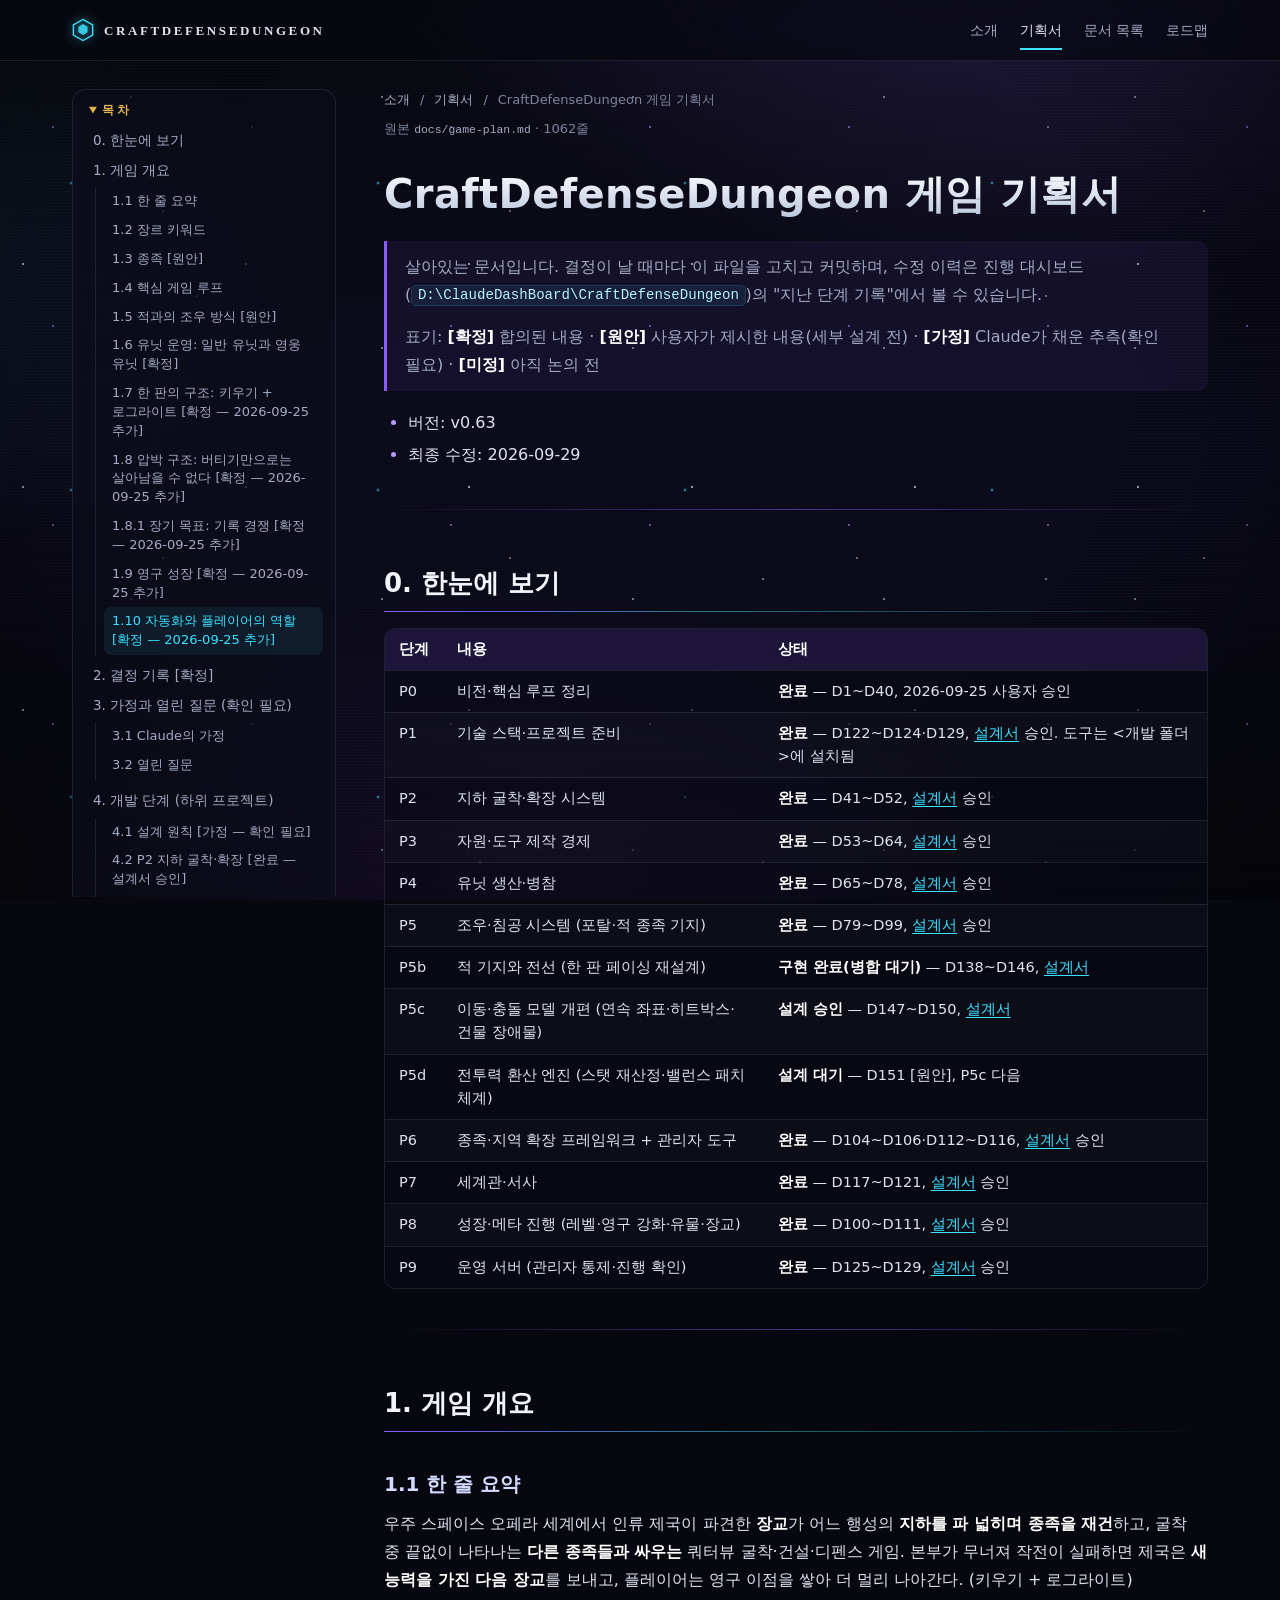
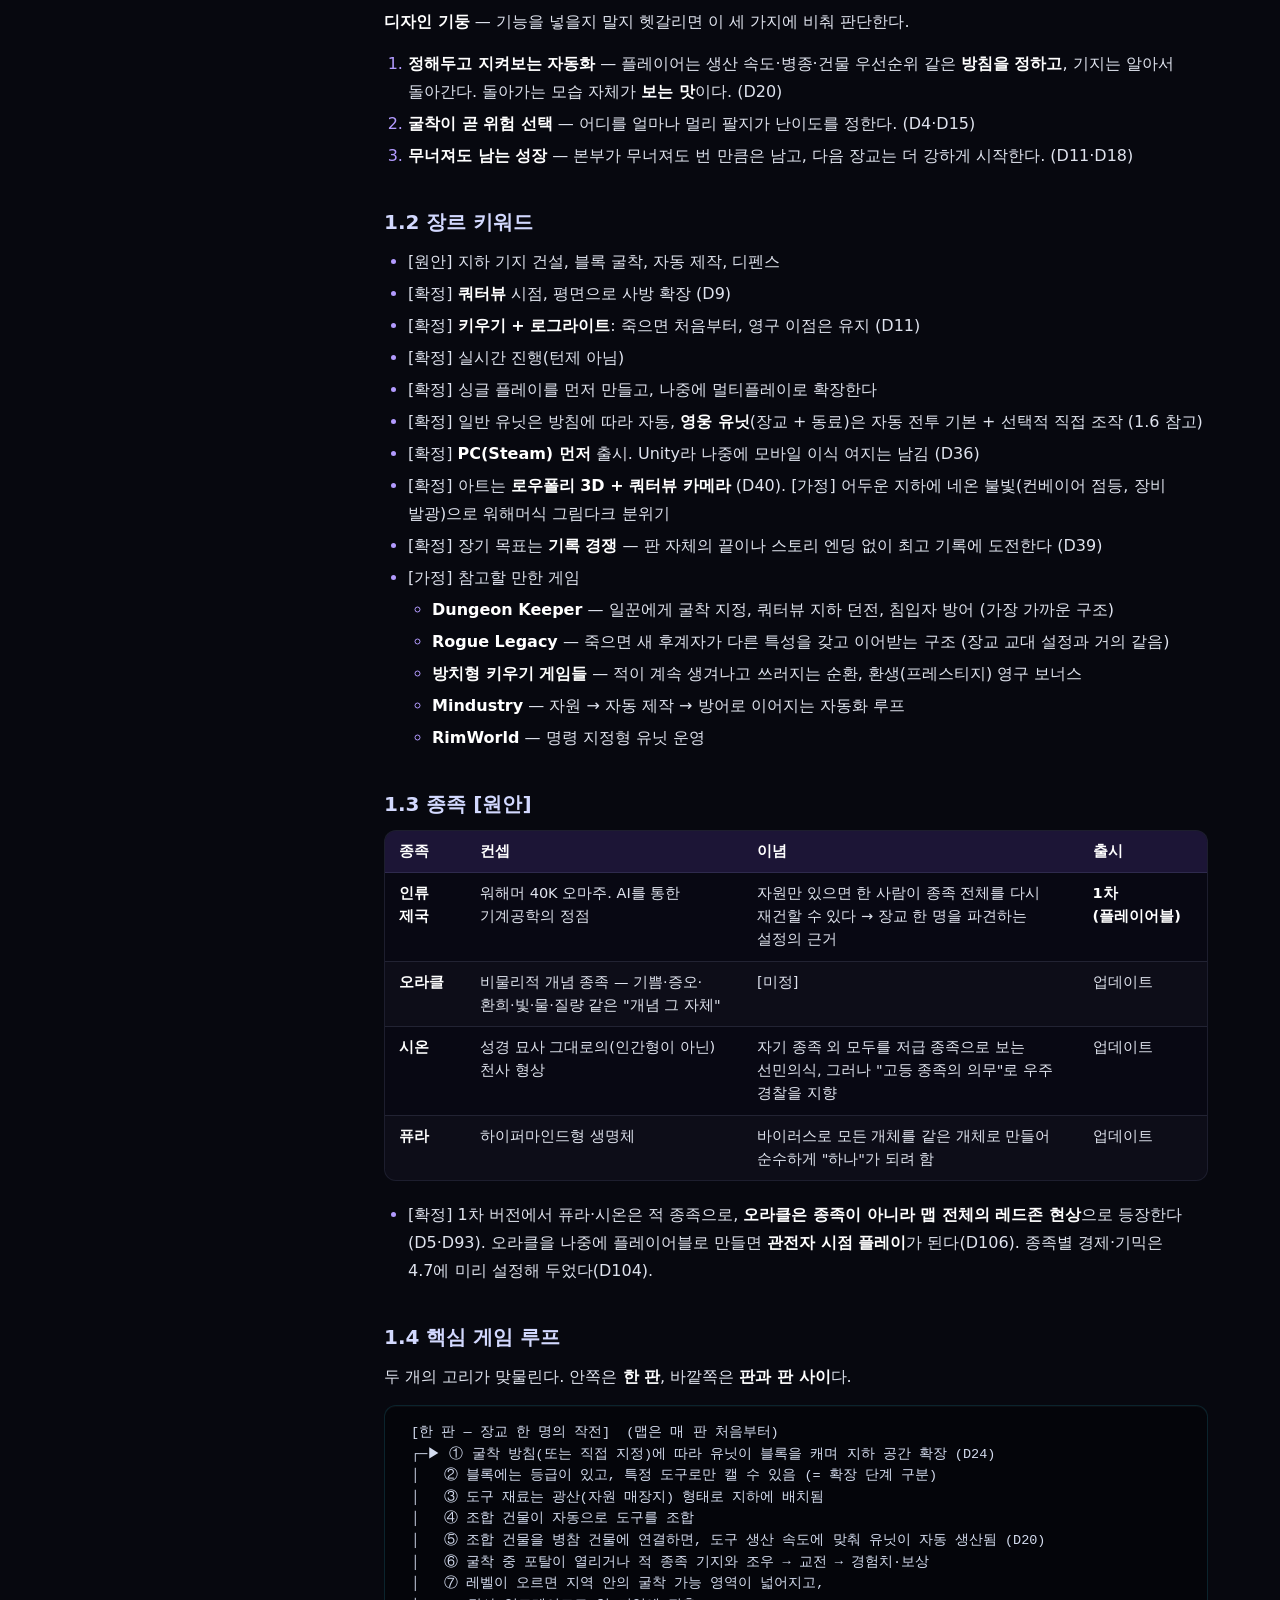
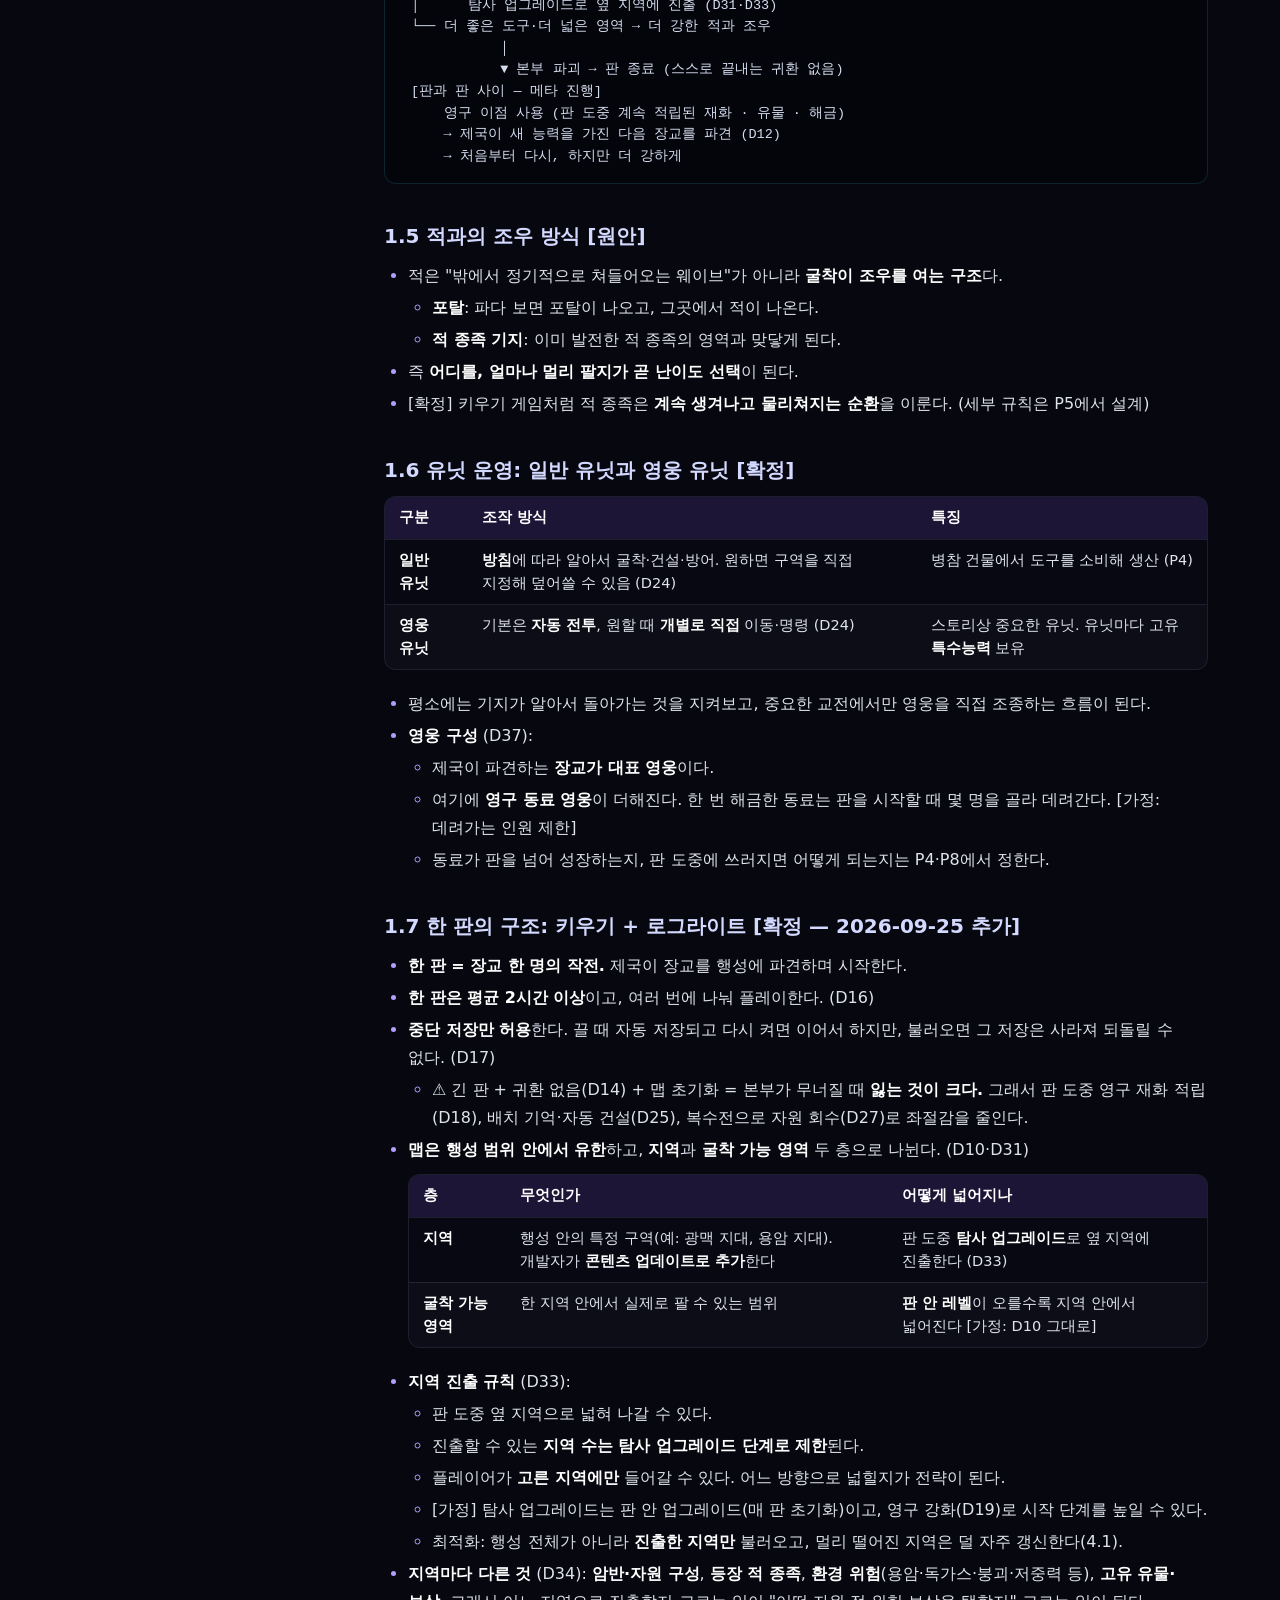
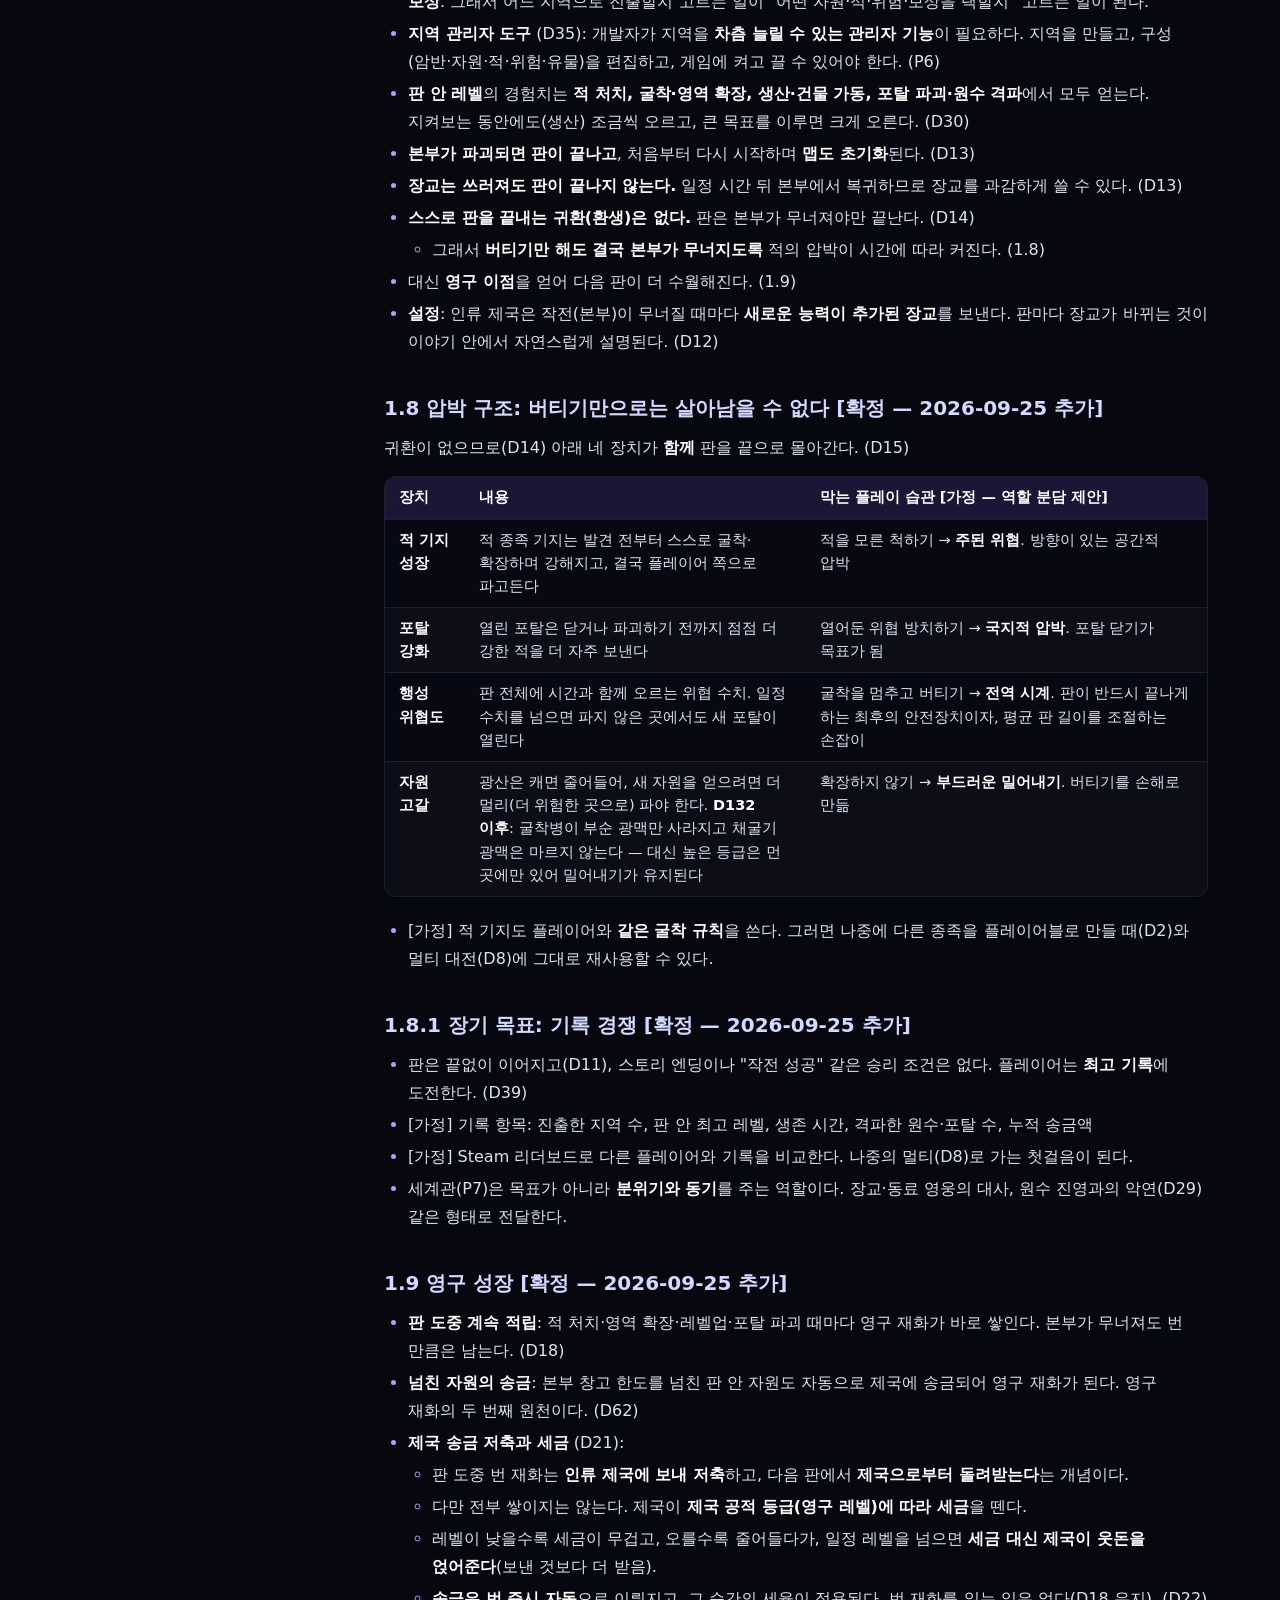
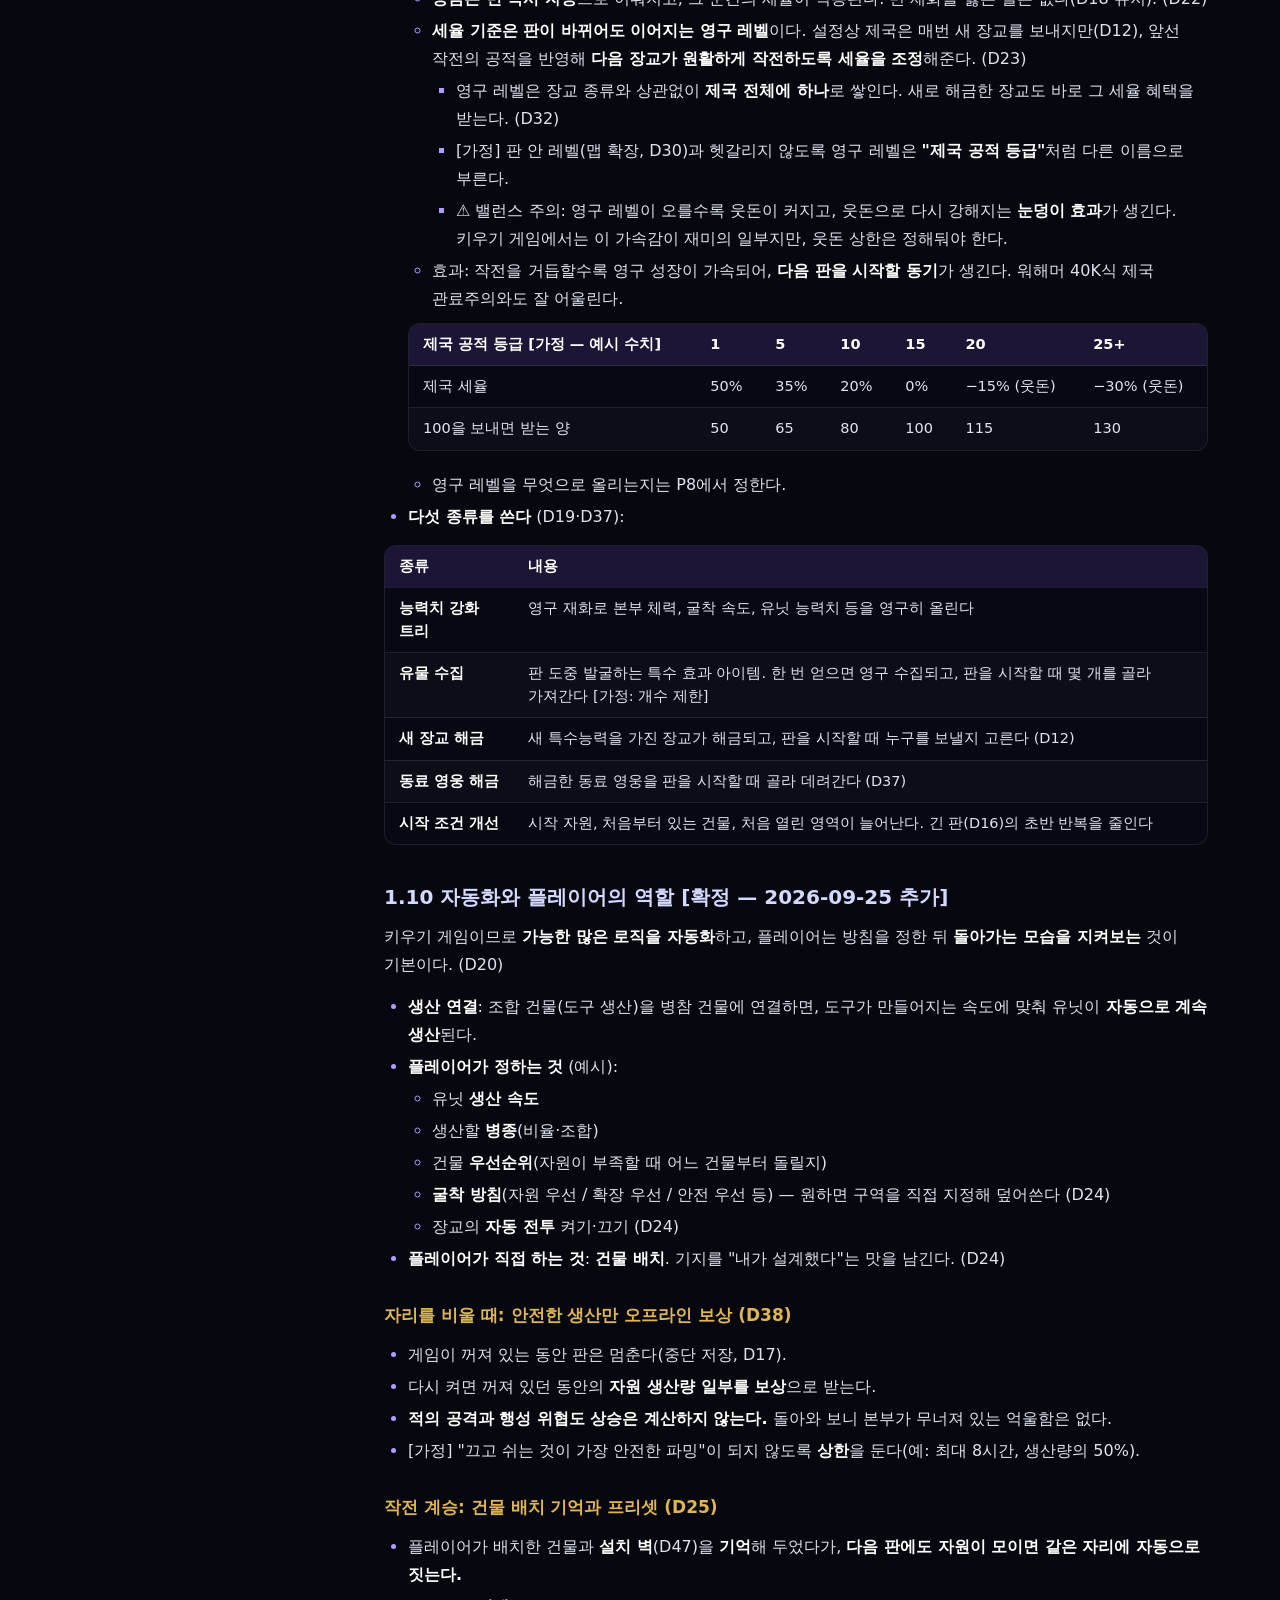
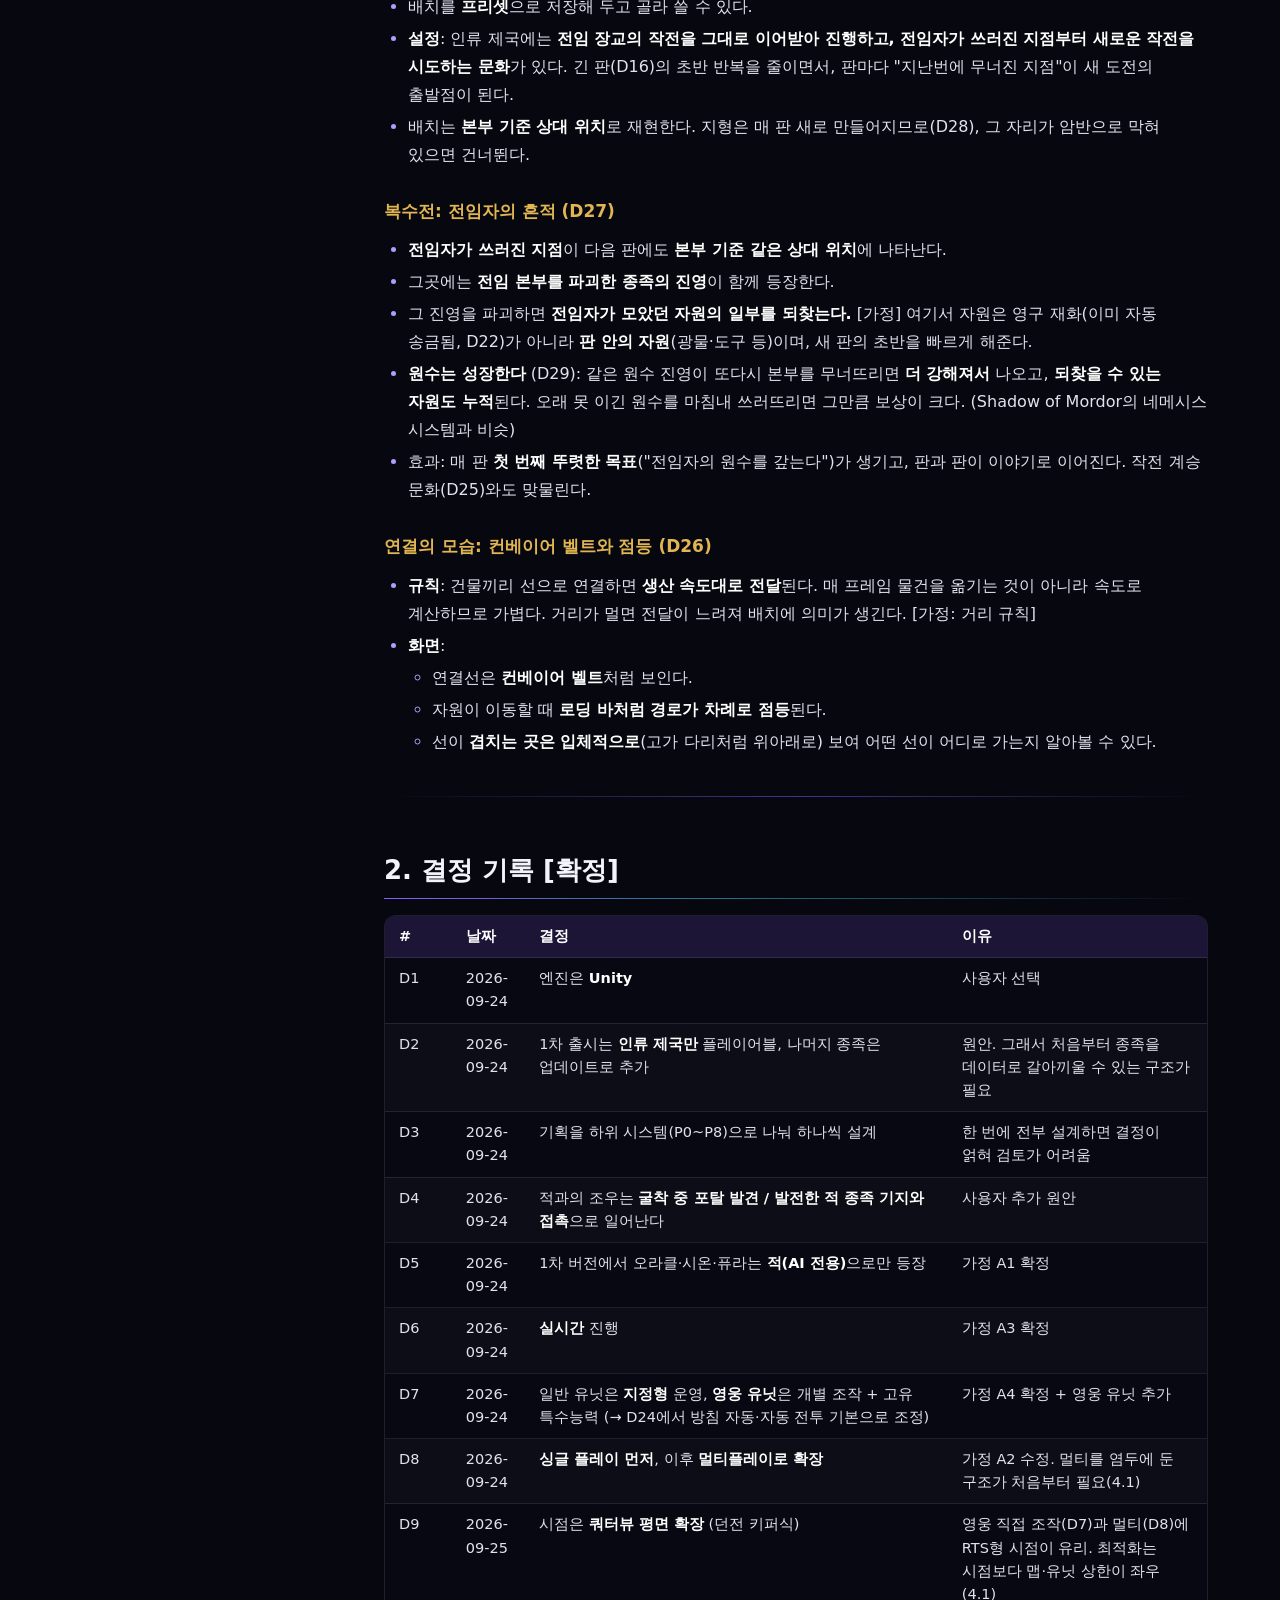
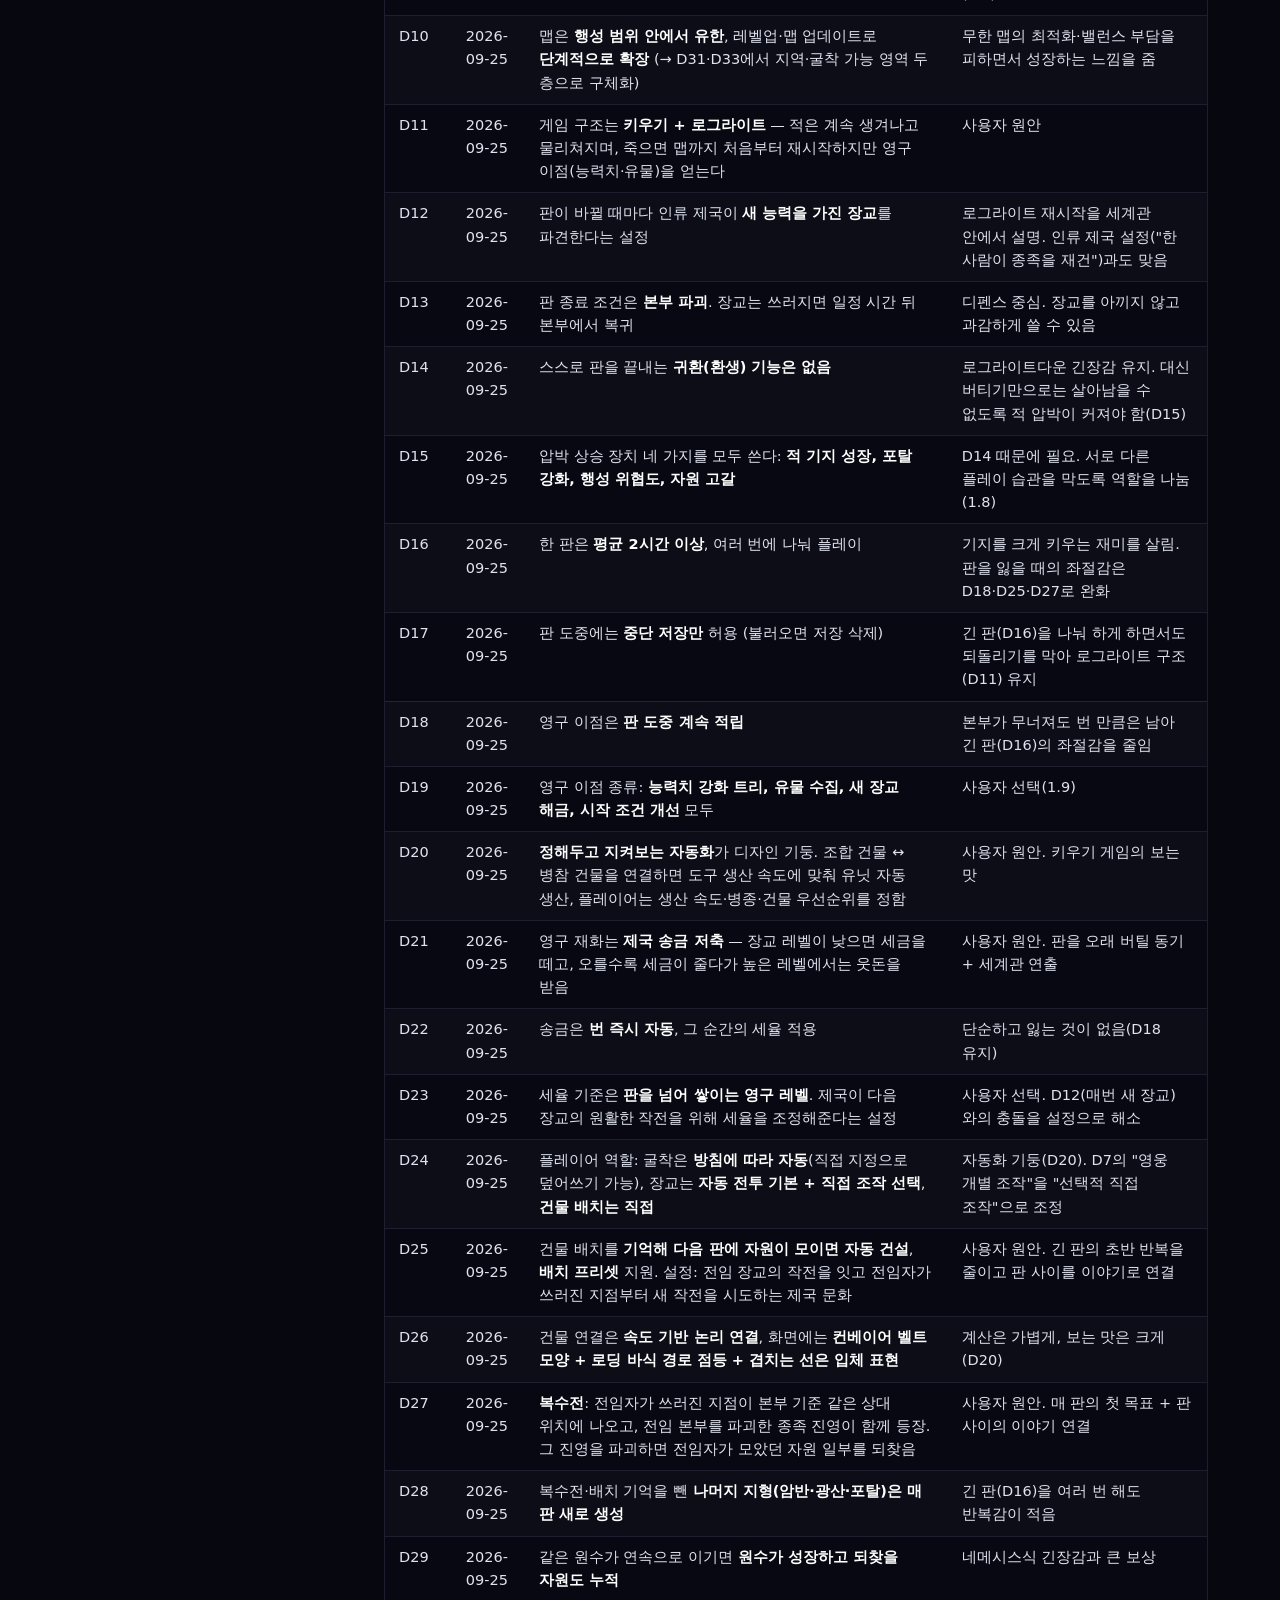
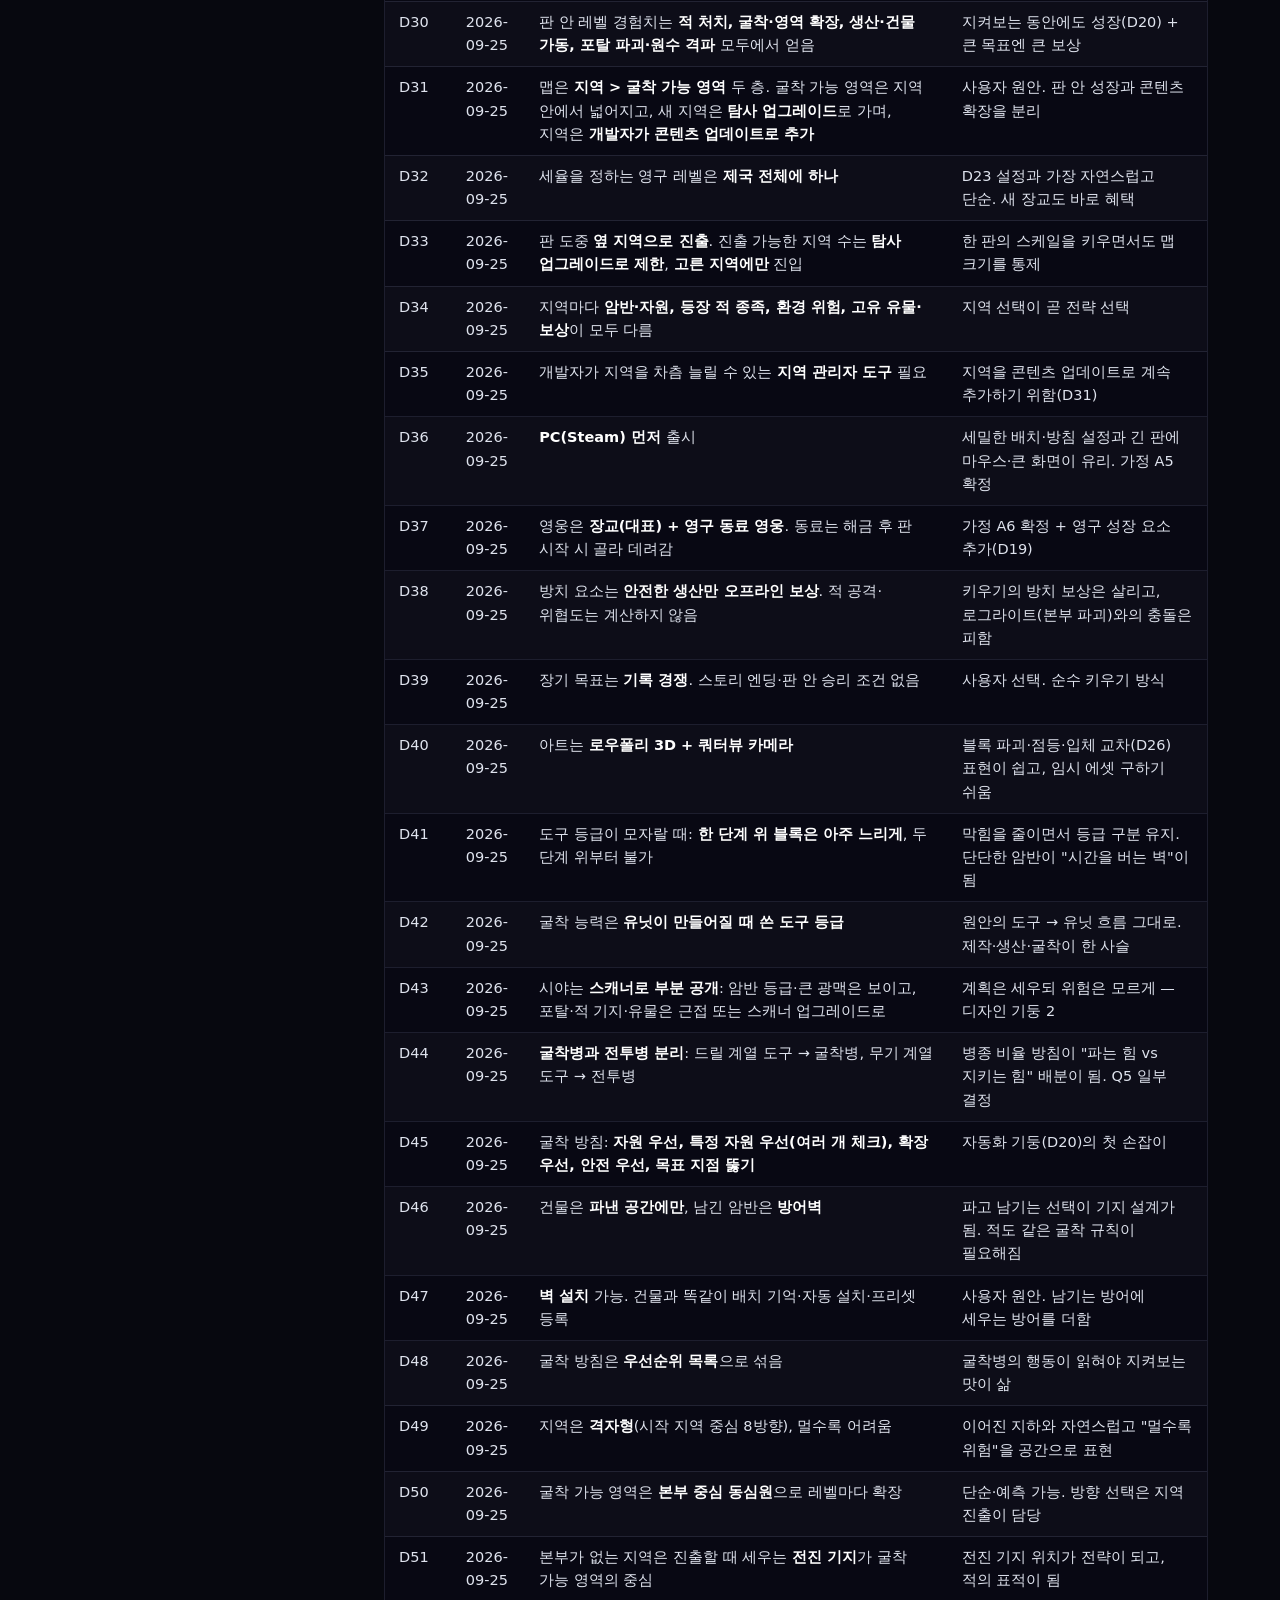
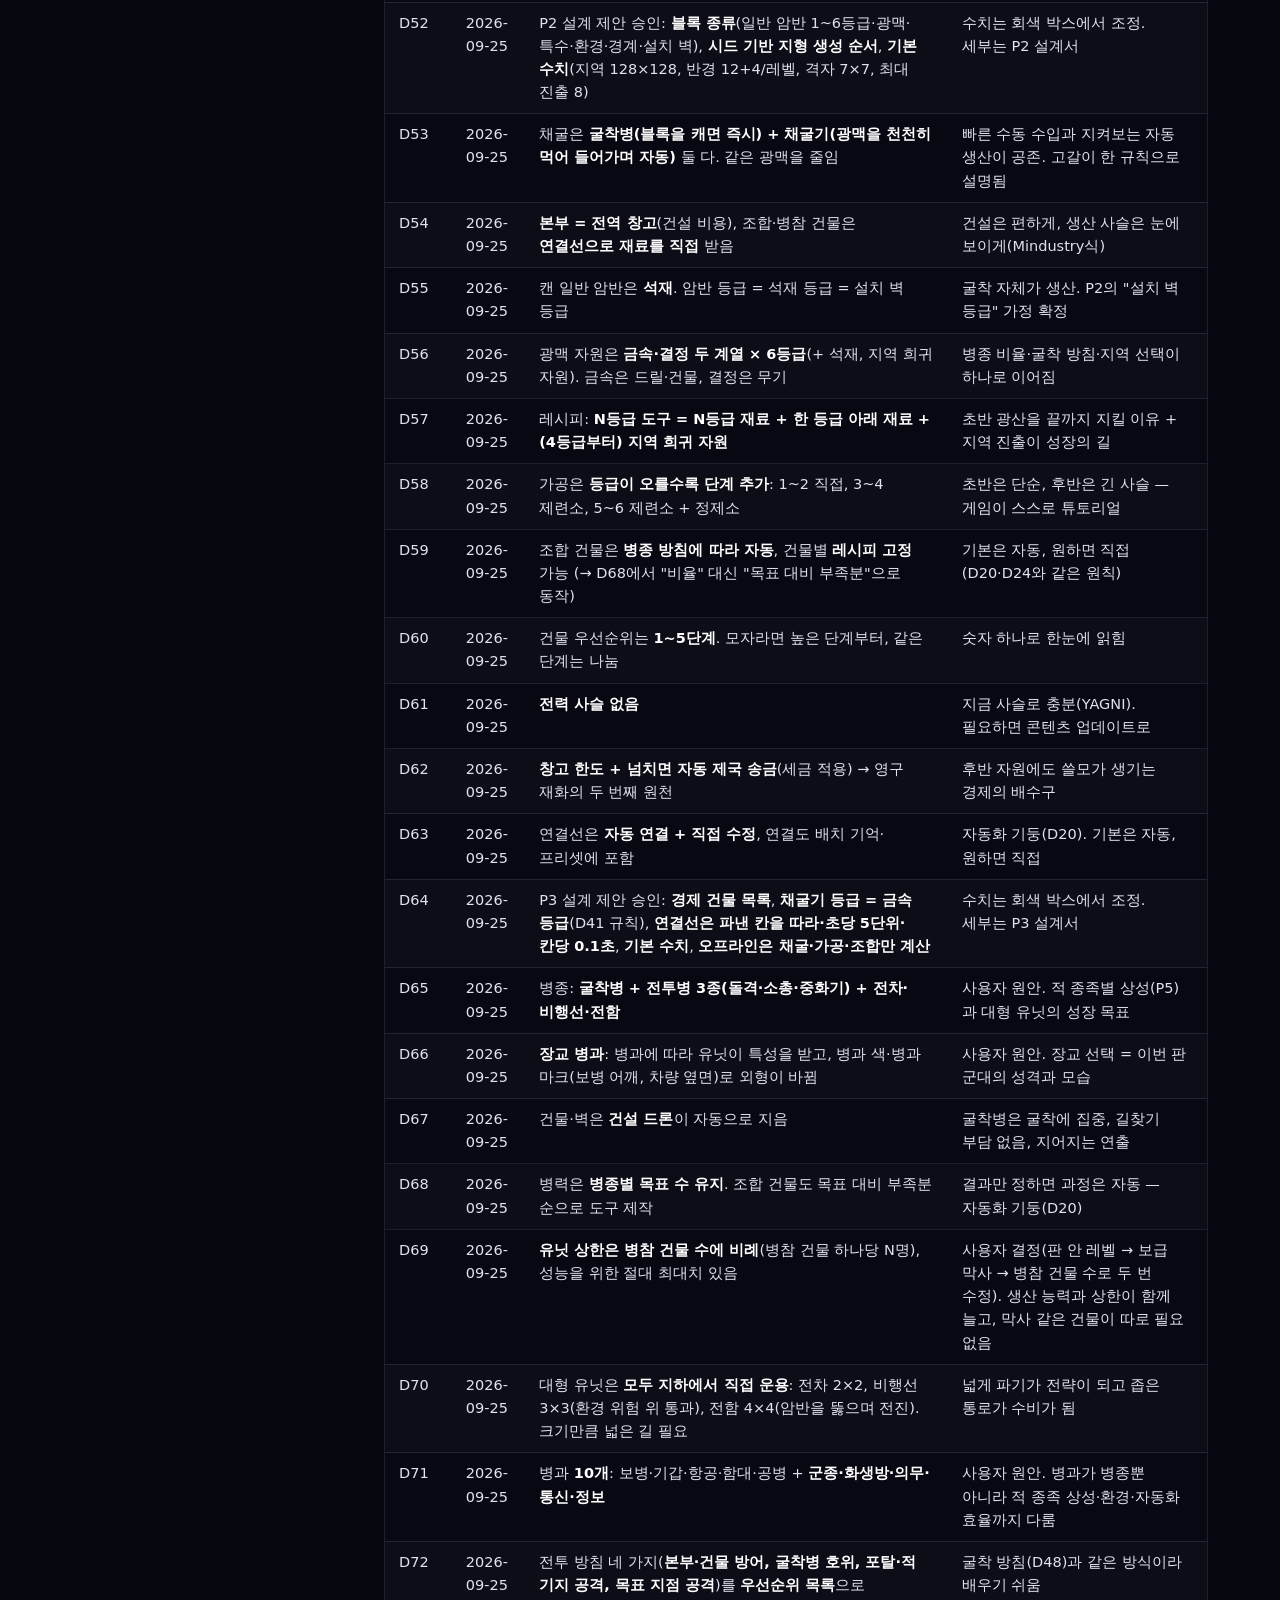
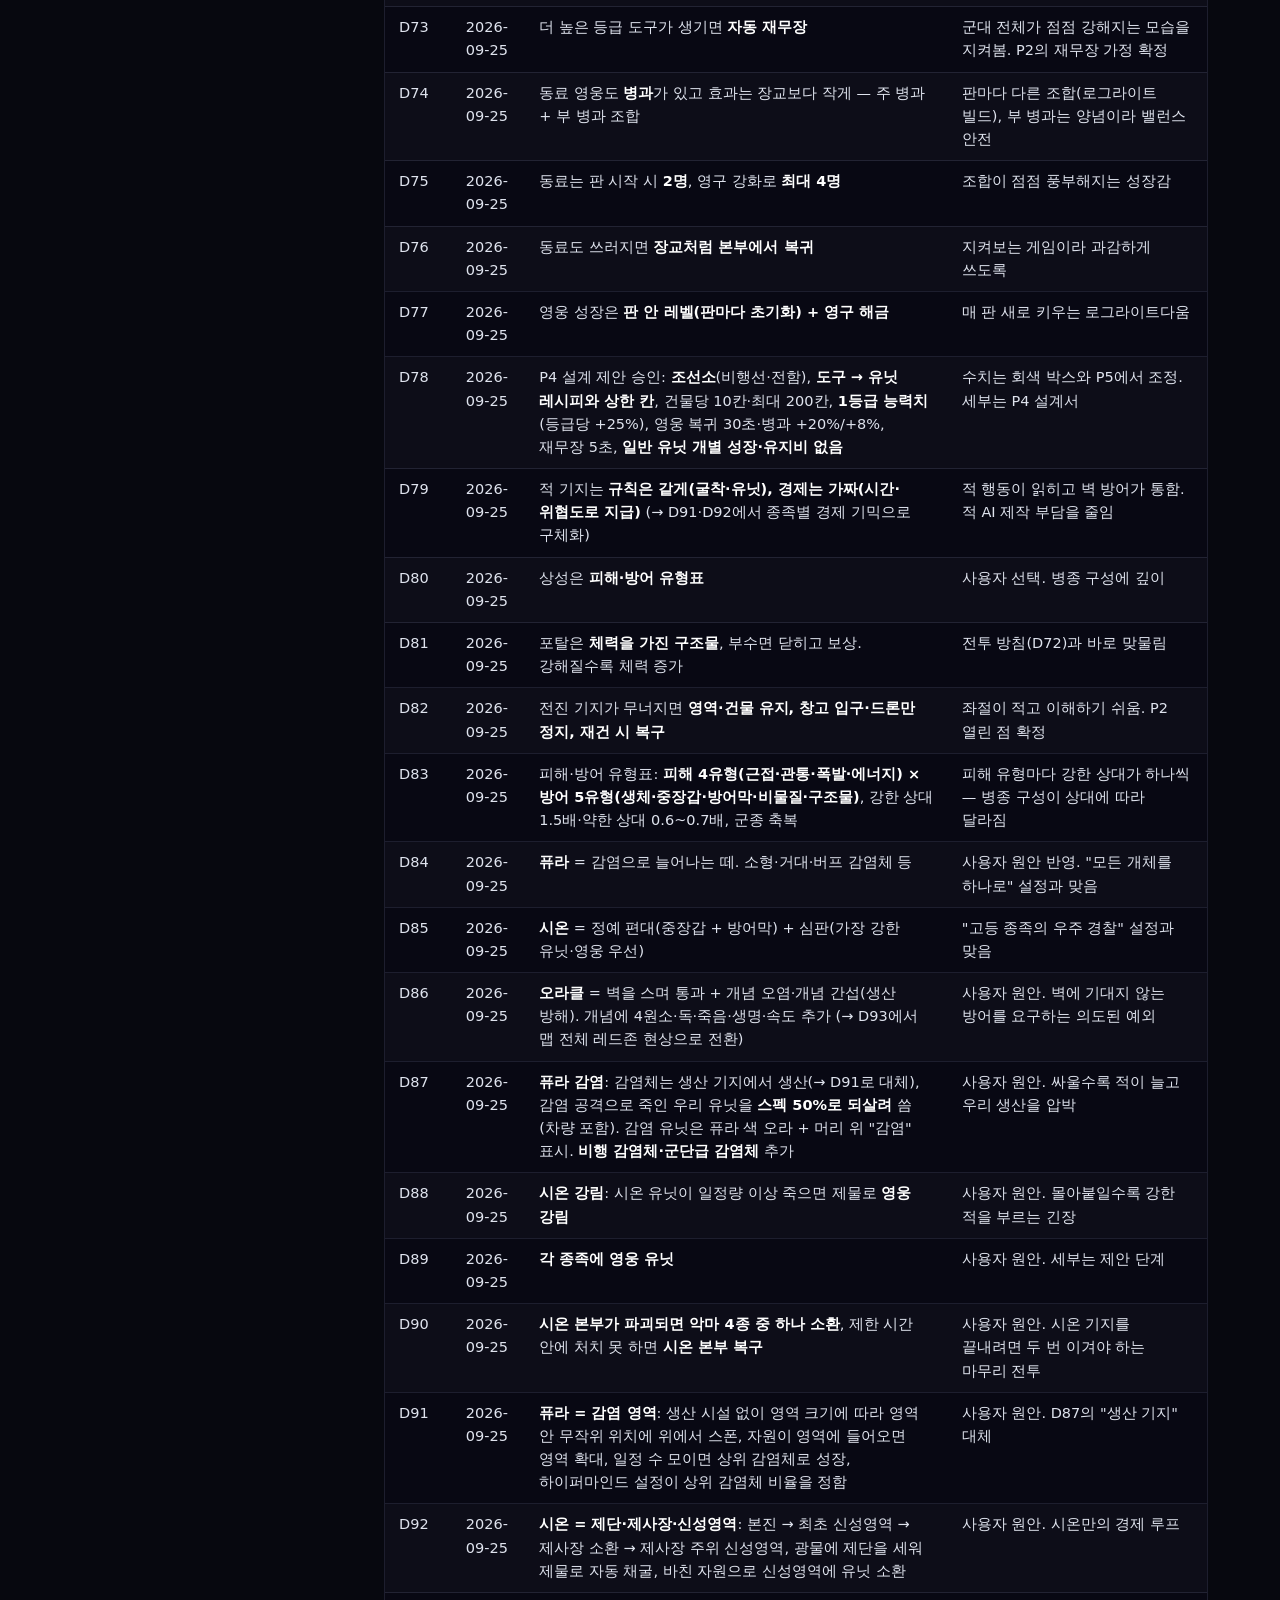
==== docs/game-plan.html @ cf30ff54 "소개 페이지·기획서·설계서 공개용 저장소 첫 커밋 — 유저용 README 게임 소스 코드와 구현 계획서(코드 전문)는 비공개 개발 저장소에서 관리하고, 이 저장소에는 소개 페이지(" ====
<!doctype html>
<html lang="ko">
<head>
<meta charset="utf-8">
<meta name="viewport" content="width=device-width, initial-scale=1">
<meta name="color-scheme" content="dark">
<title>CraftDefenseDungeon 게임 기획서 · CraftDefenseDungeon</title>
<meta name="description" content="기획서 — CraftDefenseDungeon 게임 기획서">
<link rel="stylesheet" href="assets/site.css">
<script src="assets/site.js" defer></script>
</head>
<body>
<a class="skip-link" href="#main">본문으로 건너뛰기</a>
<header class="topbar">
  <div class="wrap">
    <a class="brand" href="index.html" aria-label="CraftDefenseDungeon 소개"><svg class="brand-mark" viewBox="0 0 24 26" width="22" height="24" aria-hidden="true"><path d="M12 1.5 22.5 7.5v11L12 24.5 1.5 18.5v-11z" fill="none" stroke="currentColor" stroke-width="1.5"/><path d="M12 6.5 17 9.5v6l-5 3-5-3v-6z" fill="currentColor" opacity=".85"/></svg><span>CraftDefenseDungeon</span></a>
    <nav class="site-nav" aria-label="사이트"><a href="index.html">소개</a><a href="game-plan.html" aria-current="page">기획서</a><a href="index.html#docs">문서 목록</a><a href="index.html#roadmap">로드맵</a></nav>
  </div>
</header>
<div class="wrap doc-layout">
<aside class="doc-aside"><details class="toc" open><summary>목차</summary><nav aria-label="목차"><ol><li><a href="#0-한눈에-보기">0. 한눈에 보기</a></li><li><a href="#1-게임-개요">1. 게임 개요</a><ol><li><a href="#11-한-줄-요약">1.1 한 줄 요약</a></li><li><a href="#12-장르-키워드">1.2 장르 키워드</a></li><li><a href="#13-종족-원안">1.3 종족 [원안]</a></li><li><a href="#14-핵심-게임-루프">1.4 핵심 게임 루프</a></li><li><a href="#15-적과의-조우-방식-원안">1.5 적과의 조우 방식 [원안]</a></li><li><a href="#16-유닛-운영-일반-유닛과-영웅-유닛-확정">1.6 유닛 운영: 일반 유닛과 영웅 유닛 [확정]</a></li><li><a href="#17-한-판의-구조-키우기--로그라이트-확정--2026-09-25-추가">1.7 한 판의 구조: 키우기 + 로그라이트 [확정 — 2026-09-25 추가]</a></li><li><a href="#18-압박-구조-버티기만으로는-살아남을-수-없다-확정--2026-09-25-추가">1.8 압박 구조: 버티기만으로는 살아남을 수 없다 [확정 — 2026-09-25 추가]</a></li><li><a href="#181-장기-목표-기록-경쟁-확정--2026-09-25-추가">1.8.1 장기 목표: 기록 경쟁 [확정 — 2026-09-25 추가]</a></li><li><a href="#19-영구-성장-확정--2026-09-25-추가">1.9 영구 성장 [확정 — 2026-09-25 추가]</a></li><li><a href="#110-자동화와-플레이어의-역할-확정--2026-09-25-추가">1.10 자동화와 플레이어의 역할 [확정 — 2026-09-25 추가]</a></li></ol></li><li><a href="#2-결정-기록-확정">2. 결정 기록 [확정]</a></li><li><a href="#3-가정과-열린-질문-확인-필요">3. 가정과 열린 질문 (확인 필요)</a><ol><li><a href="#31-claude의-가정">3.1 Claude의 가정</a></li><li><a href="#32-열린-질문">3.2 열린 질문</a></li></ol></li><li><a href="#4-개발-단계-하위-프로젝트">4. 개발 단계 (하위 프로젝트)</a><ol><li><a href="#41-설계-원칙-가정--확인-필요">4.1 설계 원칙 [가정 — 확인 필요]</a></li><li><a href="#42-p2-지하-굴착확장-완료--설계서-승인">4.2 P2 지하 굴착·확장 [완료 — 설계서 승인]</a></li><li><a href="#43-p3-자원도구-제작-경제-완료--설계서-승인">4.3 P3 자원·도구 제작 경제 [완료 — 설계서 승인]</a></li><li><a href="#44-p4-유닛-생산병참-완료--설계서-승인">4.4 P4 유닛 생산·병참 [완료 — 설계서 승인]</a></li><li><a href="#45-p5-조우침공-완료--설계서-승인">4.5 P5 조우·침공 [완료 — 설계서 승인]</a></li><li><a href="#46-p8-성장메타-진행-완료--설계서-승인">4.6 P8 성장·메타 진행 [완료 — 설계서 승인]</a></li><li><a href="#47-p6-종족지역-확장-프레임워크--관리자-도구-완료--설계서-승인">4.7 P6 종족·지역 확장 프레임워크 + 관리자 도구 [완료 — 설계서 승인]</a></li><li><a href="#48-p7-세계관서사-완료--설계서-승인">4.8 P7 세계관·서사 [완료 — 설계서 승인]</a></li><li><a href="#49-p1-기술-스택프로젝트-준비-설계-중--2026-09-28-시작">4.9 P1 기술 스택·프로젝트 준비 [설계 중 — 2026-09-28 시작]</a></li></ol></li><li><a href="#5-개발-준비물-체크리스트">5. 개발 준비물 체크리스트</a></li><li><a href="#6-변경-이력">6. 변경 이력</a></li></ol></nav></details></aside>
<main id="main" class="doc-main">
<nav class="crumbs" aria-label="현재 위치"><a href="index.html">소개</a><span aria-hidden="true">/</span><a href="index.html#docs">기획서</a><span aria-hidden="true">/</span><span aria-current="page">CraftDefenseDungeon 게임 기획서</span></nav>
<p class="doc-src">원본 <code>docs/game-plan.md</code> · 1062줄</p>
<article class="md">
<h1 id="craftdefensedungeon-게임-기획서">CraftDefenseDungeon 게임 기획서</h1>
<blockquote>
<p>살아있는 문서입니다. 결정이 날 때마다 이 파일을 고치고 커밋하며, 수정 이력은 진행 대시보드(<code>D:\ClaudeDashBoard\CraftDefenseDungeon</code>)의 &quot;지난 단계 기록&quot;에서 볼 수 있습니다.</p>
<p>표기: <strong>[확정]</strong> 합의된 내용 · <strong>[원안]</strong> 사용자가 제시한 내용(세부 설계 전) · <strong>[가정]</strong> Claude가 채운 추측(확인 필요) · <strong>[미정]</strong> 아직 논의 전</p>
</blockquote>
<ul>
<li><p>버전: v0.63</p></li>
<li><p>최종 수정: 2026-09-29</p></li>
</ul>
<hr>
<h2 id="0-한눈에-보기">0. 한눈에 보기</h2>
<div class="table-wrap" tabindex="0" role="region" aria-label="표"><table>
<thead><tr><th scope="col">단계</th><th scope="col">내용</th><th scope="col">상태</th></tr></thead>
<tbody>
<tr><td>P0</td><td>비전·핵심 루프 정리</td><td><strong>완료</strong> — D1~D40, 2026-09-25 사용자 승인</td></tr>
<tr><td>P1</td><td>기술 스택·프로젝트 준비</td><td><strong>완료</strong> — D122~D124·D129, <a href="specs/2026-09-28-p1-p9-setup-liveops-design.html">설계서</a> 승인. 도구는 &lt;개발 폴더&gt;에 설치됨</td></tr>
<tr><td>P2</td><td>지하 굴착·확장 시스템</td><td><strong>완료</strong> — D41~D52, <a href="specs/2026-09-25-p2-digging-design.html">설계서</a> 승인</td></tr>
<tr><td>P3</td><td>자원·도구 제작 경제</td><td><strong>완료</strong> — D53~D64, <a href="specs/2026-09-25-p3-economy-design.html">설계서</a> 승인</td></tr>
<tr><td>P4</td><td>유닛 생산·병참</td><td><strong>완료</strong> — D65~D78, <a href="specs/2026-09-25-p4-units-design.html">설계서</a> 승인</td></tr>
<tr><td>P5</td><td>조우·침공 시스템 (포탈·적 종족 기지)</td><td><strong>완료</strong> — D79~D99, <a href="specs/2026-09-25-p5-encounters-design.html">설계서</a> 승인</td></tr>
<tr><td>P5b</td><td>적 기지와 전선 (한 판 페이싱 재설계)</td><td><strong>구현 완료(병합 대기)</strong> — D138~D146, <a href="specs/2026-09-29-p5b-enemy-bases-design.html">설계서</a></td></tr>
<tr><td>P5c</td><td>이동·충돌 모델 개편 (연속 좌표·히트박스·건물 장애물)</td><td><strong>설계 승인</strong> — D147~D150, <a href="specs/2026-09-29-p5c-movement-collision-design.html">설계서</a></td></tr>
<tr><td>P5d</td><td>전투력 환산 엔진 (스탯 재산정·밸런스 패치 체계)</td><td><strong>설계 대기</strong> — D151 [원안], P5c 다음</td></tr>
<tr><td>P6</td><td>종족·지역 확장 프레임워크 + 관리자 도구</td><td><strong>완료</strong> — D104~D106·D112~D116, <a href="specs/2026-09-26-p6-extension-design.html">설계서</a> 승인</td></tr>
<tr><td>P7</td><td>세계관·서사</td><td><strong>완료</strong> — D117~D121, <a href="specs/2026-09-28-p7-lore-design.html">설계서</a> 승인</td></tr>
<tr><td>P8</td><td>성장·메타 진행 (레벨·영구 강화·유물·장교)</td><td><strong>완료</strong> — D100~D111, <a href="specs/2026-09-26-p8-progression-design.html">설계서</a> 승인</td></tr>
<tr><td>P9</td><td>운영 서버 (관리자 통제·진행 확인)</td><td><strong>완료</strong> — D125~D129, <a href="specs/2026-09-28-p1-p9-setup-liveops-design.html">설계서</a> 승인</td></tr>
</tbody></table></div>
<hr>
<h2 id="1-게임-개요">1. 게임 개요</h2>
<h3 id="11-한-줄-요약">1.1 한 줄 요약</h3>
<p>우주 스페이스 오페라 세계에서 인류 제국이 파견한 <strong>장교</strong>가 어느 행성의 <strong>지하를 파 넓히며 종족을 재건</strong>하고, 굴착 중 끝없이 나타나는 <strong>다른 종족들과 싸우는</strong> 쿼터뷰 굴착·건설·디펜스 게임. 본부가 무너져 작전이 실패하면 제국은 <strong>새 능력을 가진 다음 장교</strong>를 보내고, 플레이어는 영구 이점을 쌓아 더 멀리 나아간다. (키우기 + 로그라이트)</p>
<p><strong>디자인 기둥</strong> — 기능을 넣을지 말지 헷갈리면 이 세 가지에 비춰 판단한다.</p>
<ol>
<li><p><strong>정해두고 지켜보는 자동화</strong> — 플레이어는 생산 속도·병종·건물 우선순위 같은 <strong>방침을 정하고</strong>, 기지는 알아서 돌아간다. 돌아가는 모습 자체가 <strong>보는 맛</strong>이다. (D20)</p></li>
<li><p><strong>굴착이 곧 위험 선택</strong> — 어디를 얼마나 멀리 팔지가 난이도를 정한다. (D4·D15)</p></li>
<li><p><strong>무너져도 남는 성장</strong> — 본부가 무너져도 번 만큼은 남고, 다음 장교는 더 강하게 시작한다. (D11·D18)</p></li>
</ol>
<h3 id="12-장르-키워드">1.2 장르 키워드</h3>
<ul>
<li><p>[원안] 지하 기지 건설, 블록 굴착, 자동 제작, 디펜스</p></li>
<li><p>[확정] <strong>쿼터뷰</strong> 시점, 평면으로 사방 확장 (D9)</p></li>
<li><p>[확정] <strong>키우기 + 로그라이트</strong>: 죽으면 처음부터, 영구 이점은 유지 (D11)</p></li>
<li><p>[확정] 실시간 진행(턴제 아님)</p></li>
<li><p>[확정] 싱글 플레이를 먼저 만들고, 나중에 멀티플레이로 확장한다</p></li>
<li><p>[확정] 일반 유닛은 방침에 따라 자동, <strong>영웅 유닛</strong>(장교 + 동료)은 자동 전투 기본 + 선택적 직접 조작 (1.6 참고)</p></li>
<li><p>[확정] <strong>PC(Steam) 먼저</strong> 출시. Unity라 나중에 모바일 이식 여지는 남김 (D36)</p></li>
<li><p>[확정] 아트는 <strong>로우폴리 3D + 쿼터뷰 카메라</strong> (D40). [가정] 어두운 지하에 네온 불빛(컨베이어 점등, 장비 발광)으로 워해머식 그림다크 분위기</p></li>
<li><p>[확정] 장기 목표는 <strong>기록 경쟁</strong> — 판 자체의 끝이나 스토리 엔딩 없이 최고 기록에 도전한다 (D39)</p></li>
<li><p>[가정] 참고할 만한 게임</p>
<ul>
<li><p><strong>Dungeon Keeper</strong> — 일꾼에게 굴착 지정, 쿼터뷰 지하 던전, 침입자 방어 (가장 가까운 구조)</p></li>
<li><p><strong>Rogue Legacy</strong> — 죽으면 새 후계자가 다른 특성을 갖고 이어받는 구조 (장교 교대 설정과 거의 같음)</p></li>
<li><p><strong>방치형 키우기 게임들</strong> — 적이 계속 생겨나고 쓰러지는 순환, 환생(프레스티지) 영구 보너스</p></li>
<li><p><strong>Mindustry</strong> — 자원 → 자동 제작 → 방어로 이어지는 자동화 루프</p></li>
<li><p><strong>RimWorld</strong> — 명령 지정형 유닛 운영</p></li>
</ul></li>
</ul>
<h3 id="13-종족-원안">1.3 종족 [원안]</h3>
<div class="table-wrap" tabindex="0" role="region" aria-label="표"><table>
<thead><tr><th scope="col">종족</th><th scope="col">컨셉</th><th scope="col">이념</th><th scope="col">출시</th></tr></thead>
<tbody>
<tr><td><strong>인류 제국</strong></td><td>워해머 40K 오마주. AI를 통한 기계공학의 정점</td><td>자원만 있으면 한 사람이 종족 전체를 다시 재건할 수 있다 → 장교 한 명을 파견하는 설정의 근거</td><td><strong>1차 (플레이어블)</strong></td></tr>
<tr><td><strong>오라클</strong></td><td>비물리적 개념 종족 — 기쁨·증오·환희·빛·물·질량 같은 &quot;개념 그 자체&quot;</td><td>[미정]</td><td>업데이트</td></tr>
<tr><td><strong>시온</strong></td><td>성경 묘사 그대로의(인간형이 아닌) 천사 형상</td><td>자기 종족 외 모두를 저급 종족으로 보는 선민의식, 그러나 &quot;고등 종족의 의무&quot;로 우주 경찰을 지향</td><td>업데이트</td></tr>
<tr><td><strong>퓨라</strong></td><td>하이퍼마인드형 생명체</td><td>바이러스로 모든 개체를 같은 개체로 만들어 순수하게 &quot;하나&quot;가 되려 함</td><td>업데이트</td></tr>
</tbody></table></div>
<ul>
<li><p>[확정] 1차 버전에서 퓨라·시온은 적 종족으로, <strong>오라클은 종족이 아니라 맵 전체의 레드존 현상</strong>으로 등장한다(D5·D93). 오라클을 나중에 플레이어블로 만들면 <strong>관전자 시점 플레이</strong>가 된다(D106). 종족별 경제·기믹은 4.7에 미리 설정해 두었다(D104).</p></li>
</ul>
<h3 id="14-핵심-게임-루프">1.4 핵심 게임 루프</h3>
<p>두 개의 고리가 맞물린다. 안쪽은 <strong>한 판</strong>, 바깥쪽은 <strong>판과 판 사이</strong>다.</p>
<pre class="code"><code> [한 판 — 장교 한 명의 작전]  (맵은 매 판 처음부터)
 ┌─▶ ① 굴착 방침(또는 직접 지정)에 따라 유닛이 블록을 캐며 지하 공간 확장 (D24)
 │   ② 블록에는 등급이 있고, 특정 도구로만 캘 수 있음 (= 확장 단계 구분)
 │   ③ 도구 재료는 광산(자원 매장지) 형태로 지하에 배치됨
 │   ④ 조합 건물이 자동으로 도구를 조합
 │   ⑤ 조합 건물을 병참 건물에 연결하면, 도구 생산 속도에 맞춰 유닛이 자동 생산됨 (D20)
 │   ⑥ 굴착 중 포탈이 열리거나 적 종족 기지와 조우 → 교전 → 경험치·보상
 │   ⑦ 레벨이 오르면 지역 안의 굴착 가능 영역이 넓어지고,
 │      탐사 업그레이드로 옆 지역에 진출 (D31·D33)
 └── 더 좋은 도구·더 넓은 영역 → 더 강한 적과 조우
            │
            ▼ 본부 파괴 → 판 종료 (스스로 끝내는 귀환 없음)
 [판과 판 사이 — 메타 진행]
     영구 이점 사용 (판 도중 계속 적립된 재화 · 유물 · 해금)
     → 제국이 새 능력을 가진 다음 장교를 파견 (D12)
     → 처음부터 다시, 하지만 더 강하게</code></pre>
<h3 id="15-적과의-조우-방식-원안">1.5 적과의 조우 방식 [원안]</h3>
<ul>
<li><p>적은 &quot;밖에서 정기적으로 쳐들어오는 웨이브&quot;가 아니라 <strong>굴착이 조우를 여는 구조</strong>다.</p>
<ul>
<li><p><strong>포탈</strong>: 파다 보면 포탈이 나오고, 그곳에서 적이 나온다.</p></li>
<li><p><strong>적 종족 기지</strong>: 이미 발전한 적 종족의 영역과 맞닿게 된다.</p></li>
</ul></li>
<li><p>즉 <strong>어디를, 얼마나 멀리 팔지가 곧 난이도 선택</strong>이 된다.</p></li>
<li><p>[확정] 키우기 게임처럼 적 종족은 <strong>계속 생겨나고 물리쳐지는 순환</strong>을 이룬다. (세부 규칙은 P5에서 설계)</p></li>
</ul>
<h3 id="16-유닛-운영-일반-유닛과-영웅-유닛-확정">1.6 유닛 운영: 일반 유닛과 영웅 유닛 [확정]</h3>
<div class="table-wrap" tabindex="0" role="region" aria-label="표"><table>
<thead><tr><th scope="col">구분</th><th scope="col">조작 방식</th><th scope="col">특징</th></tr></thead>
<tbody>
<tr><td><strong>일반 유닛</strong></td><td><strong>방침</strong>에 따라 알아서 굴착·건설·방어. 원하면 구역을 직접 지정해 덮어쓸 수 있음 (D24)</td><td>병참 건물에서 도구를 소비해 생산 (P4)</td></tr>
<tr><td><strong>영웅 유닛</strong></td><td>기본은 <strong>자동 전투</strong>, 원할 때 <strong>개별로 직접</strong> 이동·명령 (D24)</td><td>스토리상 중요한 유닛. 유닛마다 고유 <strong>특수능력</strong> 보유</td></tr>
</tbody></table></div>
<ul>
<li><p>평소에는 기지가 알아서 돌아가는 것을 지켜보고, 중요한 교전에서만 영웅을 직접 조종하는 흐름이 된다.</p></li>
<li><p><strong>영웅 구성</strong> (D37):</p>
<ul>
<li><p>제국이 파견하는 <strong>장교가 대표 영웅</strong>이다.</p></li>
<li><p>여기에 <strong>영구 동료 영웅</strong>이 더해진다. 한 번 해금한 동료는 판을 시작할 때 몇 명을 골라 데려간다. [가정: 데려가는 인원 제한]</p></li>
<li><p>동료가 판을 넘어 성장하는지, 판 도중에 쓰러지면 어떻게 되는지는 P4·P8에서 정한다.</p></li>
</ul></li>
</ul>
<h3 id="17-한-판의-구조-키우기--로그라이트-확정--2026-09-25-추가">1.7 한 판의 구조: 키우기 + 로그라이트 [확정 — 2026-09-25 추가]</h3>
<ul>
<li><p><strong>한 판 = 장교 한 명의 작전.</strong> 제국이 장교를 행성에 파견하며 시작한다.</p></li>
<li><p><strong>한 판은 평균 2시간 이상</strong>이고, 여러 번에 나눠 플레이한다. (D16)</p></li>
<li><p><strong>중단 저장만 허용</strong>한다. 끌 때 자동 저장되고 다시 켜면 이어서 하지만, 불러오면 그 저장은 사라져 되돌릴 수 없다. (D17)</p>
<ul>
<li><p>⚠️ 긴 판 + 귀환 없음(D14) + 맵 초기화 = 본부가 무너질 때 <strong>잃는 것이 크다.</strong> 그래서 판 도중 영구 재화 적립(D18), 배치 기억·자동 건설(D25), 복수전으로 자원 회수(D27)로 좌절감을 줄인다.</p></li>
</ul></li>
<li><p><strong>맵은 행성 범위 안에서 유한</strong>하고, <strong>지역</strong>과 <strong>굴착 가능 영역</strong> 두 층으로 나뉜다. (D10·D31)</p>
<div class="table-wrap" tabindex="0" role="region" aria-label="표"><table>
<thead><tr><th scope="col">층</th><th scope="col">무엇인가</th><th scope="col">어떻게 넓어지나</th></tr></thead>
<tbody>
<tr><td><strong>지역</strong></td><td>행성 안의 특정 구역(예: 광맥 지대, 용암 지대). 개발자가 <strong>콘텐츠 업데이트로 추가</strong>한다</td><td>판 도중 <strong>탐사 업그레이드</strong>로 옆 지역에 진출한다 (D33)</td></tr>
<tr><td><strong>굴착 가능 영역</strong></td><td>한 지역 안에서 실제로 팔 수 있는 범위</td><td><strong>판 안 레벨</strong>이 오를수록 지역 안에서 넓어진다 [가정: D10 그대로]</td></tr>
</tbody></table></div></li>
<li><p><strong>지역 진출 규칙</strong> (D33):</p>
<ul>
<li><p>판 도중 옆 지역으로 넓혀 나갈 수 있다.</p></li>
<li><p>진출할 수 있는 <strong>지역 수는 탐사 업그레이드 단계로 제한</strong>된다.</p></li>
<li><p>플레이어가 <strong>고른 지역에만</strong> 들어갈 수 있다. 어느 방향으로 넓힐지가 전략이 된다.</p></li>
<li><p>[가정] 탐사 업그레이드는 판 안 업그레이드(매 판 초기화)이고, 영구 강화(D19)로 시작 단계를 높일 수 있다.</p></li>
<li><p>최적화: 행성 전체가 아니라 <strong>진출한 지역만</strong> 불러오고, 멀리 떨어진 지역은 덜 자주 갱신한다(4.1).</p></li>
</ul></li>
<li><p><strong>지역마다 다른 것</strong> (D34): <strong>암반·자원 구성</strong>, <strong>등장 적 종족</strong>, <strong>환경 위험</strong>(용암·독가스·붕괴·저중력 등), <strong>고유 유물·보상</strong>. 그래서 어느 지역으로 진출할지 고르는 일이 &quot;어떤 자원·적·위험·보상을 택할지&quot; 고르는 일이 된다.</p></li>
<li><p><strong>지역 관리자 도구</strong> (D35): 개발자가 지역을 <strong>차츰 늘릴 수 있는 관리자 기능</strong>이 필요하다. 지역을 만들고, 구성(암반·자원·적·위험·유물)을 편집하고, 게임에 켜고 끌 수 있어야 한다. (P6)</p></li>
<li><p><strong>판 안 레벨</strong>의 경험치는 <strong>적 처치, 굴착·영역 확장, 생산·건물 가동, 포탈 파괴·원수 격파</strong>에서 모두 얻는다. 지켜보는 동안에도(생산) 조금씩 오르고, 큰 목표를 이루면 크게 오른다. (D30)</p></li>
<li><p><strong>본부가 파괴되면 판이 끝나고</strong>, 처음부터 다시 시작하며 <strong>맵도 초기화</strong>된다. (D13)</p></li>
<li><p><strong>장교는 쓰러져도 판이 끝나지 않는다.</strong> 일정 시간 뒤 본부에서 복귀하므로 장교를 과감하게 쓸 수 있다. (D13)</p></li>
<li><p><strong>스스로 판을 끝내는 귀환(환생)은 없다.</strong> 판은 본부가 무너져야만 끝난다. (D14)</p>
<ul>
<li><p>그래서 <strong>버티기만 해도 결국 본부가 무너지도록</strong> 적의 압박이 시간에 따라 커진다. (1.8)</p></li>
</ul></li>
<li><p>대신 <strong>영구 이점</strong>을 얻어 다음 판이 더 수월해진다. (1.9)</p></li>
<li><p><strong>설정</strong>: 인류 제국은 작전(본부)이 무너질 때마다 <strong>새로운 능력이 추가된 장교</strong>를 보낸다. 판마다 장교가 바뀌는 것이 이야기 안에서 자연스럽게 설명된다. (D12)</p></li>
</ul>
<h3 id="18-압박-구조-버티기만으로는-살아남을-수-없다-확정--2026-09-25-추가">1.8 압박 구조: 버티기만으로는 살아남을 수 없다 [확정 — 2026-09-25 추가]</h3>
<p>귀환이 없으므로(D14) 아래 네 장치가 <strong>함께</strong> 판을 끝으로 몰아간다. (D15)</p>
<div class="table-wrap" tabindex="0" role="region" aria-label="표"><table>
<thead><tr><th scope="col">장치</th><th scope="col">내용</th><th scope="col">막는 플레이 습관 [가정 — 역할 분담 제안]</th></tr></thead>
<tbody>
<tr><td><strong>적 기지 성장</strong></td><td>적 종족 기지는 발견 전부터 스스로 굴착·확장하며 강해지고, 결국 플레이어 쪽으로 파고든다</td><td>적을 모른 척하기 → <strong>주된 위협</strong>. 방향이 있는 공간적 압박</td></tr>
<tr><td><strong>포탈 강화</strong></td><td>열린 포탈은 닫거나 파괴하기 전까지 점점 더 강한 적을 더 자주 보낸다</td><td>열어둔 위협 방치하기 → <strong>국지적 압박</strong>. 포탈 닫기가 목표가 됨</td></tr>
<tr><td><strong>행성 위협도</strong></td><td>판 전체에 시간과 함께 오르는 위협 수치. 일정 수치를 넘으면 파지 않은 곳에서도 새 포탈이 열린다</td><td>굴착을 멈추고 버티기 → <strong>전역 시계</strong>. 판이 반드시 끝나게 하는 최후의 안전장치이자, 평균 판 길이를 조절하는 손잡이</td></tr>
<tr><td><strong>자원 고갈</strong></td><td>광산은 캐면 줄어들어, 새 자원을 얻으려면 더 멀리(더 위험한 곳으로) 파야 한다. <strong>D132 이후</strong>: 굴착병이 부순 광맥만 사라지고 채굴기 광맥은 마르지 않는다 — 대신 높은 등급은 먼 곳에만 있어 밀어내기가 유지된다</td><td>확장하지 않기 → <strong>부드러운 밀어내기</strong>. 버티기를 손해로 만듦</td></tr>
</tbody></table></div>
<ul>
<li><p>[가정] 적 기지도 플레이어와 <strong>같은 굴착 규칙</strong>을 쓴다. 그러면 나중에 다른 종족을 플레이어블로 만들 때(D2)와 멀티 대전(D8)에 그대로 재사용할 수 있다.</p></li>
</ul>
<h3 id="181-장기-목표-기록-경쟁-확정--2026-09-25-추가">1.8.1 장기 목표: 기록 경쟁 [확정 — 2026-09-25 추가]</h3>
<ul>
<li><p>판은 끝없이 이어지고(D11), 스토리 엔딩이나 &quot;작전 성공&quot; 같은 승리 조건은 없다. 플레이어는 <strong>최고 기록</strong>에 도전한다. (D39)</p></li>
<li><p>[가정] 기록 항목: 진출한 지역 수, 판 안 최고 레벨, 생존 시간, 격파한 원수·포탈 수, 누적 송금액</p></li>
<li><p>[가정] Steam 리더보드로 다른 플레이어와 기록을 비교한다. 나중의 멀티(D8)로 가는 첫걸음이 된다.</p></li>
<li><p>세계관(P7)은 목표가 아니라 <strong>분위기와 동기</strong>를 주는 역할이다. 장교·동료 영웅의 대사, 원수 진영과의 악연(D29) 같은 형태로 전달한다.</p></li>
</ul>
<h3 id="19-영구-성장-확정--2026-09-25-추가">1.9 영구 성장 [확정 — 2026-09-25 추가]</h3>
<ul>
<li><p><strong>판 도중 계속 적립</strong>: 적 처치·영역 확장·레벨업·포탈 파괴 때마다 영구 재화가 바로 쌓인다. 본부가 무너져도 번 만큼은 남는다. (D18)</p></li>
<li><p><strong>넘친 자원의 송금</strong>: 본부 창고 한도를 넘친 판 안 자원도 자동으로 제국에 송금되어 영구 재화가 된다. 영구 재화의 두 번째 원천이다. (D62)</p></li>
<li><p><strong>제국 송금 저축과 세금</strong> (D21):</p>
<ul>
<li><p>판 도중 번 재화는 <strong>인류 제국에 보내 저축</strong>하고, 다음 판에서 <strong>제국으로부터 돌려받는다</strong>는 개념이다.</p></li>
<li><p>다만 전부 쌓이지는 않는다. 제국이 <strong>제국 공적 등급(영구 레벨)에 따라 세금</strong>을 뗀다.</p></li>
<li><p>레벨이 낮을수록 세금이 무겁고, 오를수록 줄어들다가, 일정 레벨을 넘으면 <strong>세금 대신 제국이 웃돈을 얹어준다</strong>(보낸 것보다 더 받음).</p></li>
<li><p><strong>송금은 번 즉시 자동</strong>으로 이뤄지고, 그 순간의 세율이 적용된다. 번 재화를 잃는 일은 없다(D18 유지). (D22)</p></li>
<li><p><strong>세율 기준은 판이 바뀌어도 이어지는 영구 레벨</strong>이다. 설정상 제국은 매번 새 장교를 보내지만(D12), 앞선 작전의 공적을 반영해 <strong>다음 장교가 원활하게 작전하도록 세율을 조정</strong>해준다. (D23)</p>
<ul>
<li><p>영구 레벨은 장교 종류와 상관없이 <strong>제국 전체에 하나</strong>로 쌓인다. 새로 해금한 장교도 바로 그 세율 혜택을 받는다. (D32)</p></li>
<li><p>[가정] 판 안 레벨(맵 확장, D30)과 헷갈리지 않도록 영구 레벨은 <strong>&quot;제국 공적 등급&quot;</strong>처럼 다른 이름으로 부른다.</p></li>
<li><p>⚠️ 밸런스 주의: 영구 레벨이 오를수록 웃돈이 커지고, 웃돈으로 다시 강해지는 <strong>눈덩이 효과</strong>가 생긴다. 키우기 게임에서는 이 가속감이 재미의 일부지만, 웃돈 상한은 정해둬야 한다.</p></li>
</ul></li>
<li><p>효과: 작전을 거듭할수록 영구 성장이 가속되어, <strong>다음 판을 시작할 동기</strong>가 생긴다. 워해머 40K식 제국 관료주의와도 잘 어울린다.</p></li>
</ul>
<div class="table-wrap" tabindex="0" role="region" aria-label="표"><table>
<thead><tr><th scope="col">제국 공적 등급 [가정 — 예시 수치]</th><th scope="col">1</th><th scope="col">5</th><th scope="col">10</th><th scope="col">15</th><th scope="col">20</th><th scope="col">25+</th></tr></thead>
<tbody>
<tr><td>제국 세율</td><td>50%</td><td>35%</td><td>20%</td><td>0%</td><td>−15% (웃돈)</td><td>−30% (웃돈)</td></tr>
<tr><td>100을 보내면 받는 양</td><td>50</td><td>65</td><td>80</td><td>100</td><td>115</td><td>130</td></tr>
</tbody></table></div>
<ul>
<li><p>영구 레벨을 무엇으로 올리는지는 P8에서 정한다.</p></li>
</ul></li>
<li><p><strong>다섯 종류를 쓴다</strong> (D19·D37):</p></li>
</ul>
<div class="table-wrap" tabindex="0" role="region" aria-label="표"><table>
<thead><tr><th scope="col">종류</th><th scope="col">내용</th></tr></thead>
<tbody>
<tr><td><strong>능력치 강화 트리</strong></td><td>영구 재화로 본부 체력, 굴착 속도, 유닛 능력치 등을 영구히 올린다</td></tr>
<tr><td><strong>유물 수집</strong></td><td>판 도중 발굴하는 특수 효과 아이템. 한 번 얻으면 영구 수집되고, 판을 시작할 때 몇 개를 골라 가져간다 [가정: 개수 제한]</td></tr>
<tr><td><strong>새 장교 해금</strong></td><td>새 특수능력을 가진 장교가 해금되고, 판을 시작할 때 누구를 보낼지 고른다 (D12)</td></tr>
<tr><td><strong>동료 영웅 해금</strong></td><td>해금한 동료 영웅을 판을 시작할 때 골라 데려간다 (D37)</td></tr>
<tr><td><strong>시작 조건 개선</strong></td><td>시작 자원, 처음부터 있는 건물, 처음 열린 영역이 늘어난다. 긴 판(D16)의 초반 반복을 줄인다</td></tr>
</tbody></table></div>
<h3 id="110-자동화와-플레이어의-역할-확정--2026-09-25-추가">1.10 자동화와 플레이어의 역할 [확정 — 2026-09-25 추가]</h3>
<p>키우기 게임이므로 <strong>가능한 많은 로직을 자동화</strong>하고, 플레이어는 방침을 정한 뒤 <strong>돌아가는 모습을 지켜보는</strong> 것이 기본이다. (D20)</p>
<ul>
<li><p><strong>생산 연결</strong>: 조합 건물(도구 생산)을 병참 건물에 연결하면, 도구가 만들어지는 속도에 맞춰 유닛이 <strong>자동으로 계속 생산</strong>된다.</p></li>
<li><p><strong>플레이어가 정하는 것</strong> (예시):</p>
<ul>
<li><p>유닛 <strong>생산 속도</strong></p></li>
<li><p>생산할 <strong>병종</strong>(비율·조합)</p></li>
<li><p>건물 <strong>우선순위</strong>(자원이 부족할 때 어느 건물부터 돌릴지)</p></li>
<li><p><strong>굴착 방침</strong>(자원 우선 / 확장 우선 / 안전 우선 등) — 원하면 구역을 직접 지정해 덮어쓴다 (D24)</p></li>
<li><p>장교의 <strong>자동 전투</strong> 켜기·끄기 (D24)</p></li>
</ul></li>
<li><p><strong>플레이어가 직접 하는 것</strong>: <strong>건물 배치</strong>. 기지를 &quot;내가 설계했다&quot;는 맛을 남긴다. (D24)</p></li>
</ul>
<h4 id="자리를-비울-때-안전한-생산만-오프라인-보상-d38">자리를 비울 때: 안전한 생산만 오프라인 보상 (D38)</h4>
<ul>
<li><p>게임이 꺼져 있는 동안 판은 멈춘다(중단 저장, D17).</p></li>
<li><p>다시 켜면 꺼져 있던 동안의 <strong>자원 생산량 일부를 보상</strong>으로 받는다.</p></li>
<li><p><strong>적의 공격과 행성 위협도 상승은 계산하지 않는다.</strong> 돌아와 보니 본부가 무너져 있는 억울함은 없다.</p></li>
<li><p>[가정] &quot;끄고 쉬는 것이 가장 안전한 파밍&quot;이 되지 않도록 <strong>상한</strong>을 둔다(예: 최대 8시간, 생산량의 50%).</p></li>
</ul>
<h4 id="작전-계승-건물-배치-기억과-프리셋-d25">작전 계승: 건물 배치 기억과 프리셋 (D25)</h4>
<ul>
<li><p>플레이어가 배치한 건물과 <strong>설치 벽</strong>(D47)을 <strong>기억</strong>해 두었다가, <strong>다음 판에도 자원이 모이면 같은 자리에 자동으로 짓는다.</strong></p></li>
<li><p>배치를 <strong>프리셋</strong>으로 저장해 두고 골라 쓸 수 있다.</p></li>
<li><p><strong>설정</strong>: 인류 제국에는 <strong>전임 장교의 작전을 그대로 이어받아 진행하고, 전임자가 쓰러진 지점부터 새로운 작전을 시도하는 문화</strong>가 있다. 긴 판(D16)의 초반 반복을 줄이면서, 판마다 &quot;지난번에 무너진 지점&quot;이 새 도전의 출발점이 된다.</p></li>
<li><p>배치는 <strong>본부 기준 상대 위치</strong>로 재현한다. 지형은 매 판 새로 만들어지므로(D28), 그 자리가 암반으로 막혀 있으면 건너뛴다.</p></li>
</ul>
<h4 id="복수전-전임자의-흔적-d27">복수전: 전임자의 흔적 (D27)</h4>
<ul>
<li><p><strong>전임자가 쓰러진 지점</strong>이 다음 판에도 <strong>본부 기준 같은 상대 위치</strong>에 나타난다.</p></li>
<li><p>그곳에는 <strong>전임 본부를 파괴한 종족의 진영</strong>이 함께 등장한다.</p></li>
<li><p>그 진영을 파괴하면 <strong>전임자가 모았던 자원의 일부를 되찾는다.</strong> [가정] 여기서 자원은 영구 재화(이미 자동 송금됨, D22)가 아니라 <strong>판 안의 자원</strong>(광물·도구 등)이며, 새 판의 초반을 빠르게 해준다.</p></li>
<li><p><strong>원수는 성장한다</strong> (D29): 같은 원수 진영이 또다시 본부를 무너뜨리면 <strong>더 강해져서</strong> 나오고, <strong>되찾을 수 있는 자원도 누적</strong>된다. 오래 못 이긴 원수를 마침내 쓰러뜨리면 그만큼 보상이 크다. (Shadow of Mordor의 네메시스 시스템과 비슷)</p></li>
<li><p>효과: 매 판 <strong>첫 번째 뚜렷한 목표</strong>(&quot;전임자의 원수를 갚는다&quot;)가 생기고, 판과 판이 이야기로 이어진다. 작전 계승 문화(D25)와도 맞물린다.</p></li>
</ul>
<h4 id="연결의-모습-컨베이어-벨트와-점등-d26">연결의 모습: 컨베이어 벨트와 점등 (D26)</h4>
<ul>
<li><p><strong>규칙</strong>: 건물끼리 선으로 연결하면 <strong>생산 속도대로 전달</strong>된다. 매 프레임 물건을 옮기는 것이 아니라 속도로 계산하므로 가볍다. 거리가 멀면 전달이 느려져 배치에 의미가 생긴다. [가정: 거리 규칙]</p></li>
<li><p><strong>화면</strong>:</p>
<ul>
<li><p>연결선은 <strong>컨베이어 벨트</strong>처럼 보인다.</p></li>
<li><p>자원이 이동할 때 <strong>로딩 바처럼 경로가 차례로 점등</strong>된다.</p></li>
<li><p>선이 <strong>겹치는 곳은 입체적으로</strong>(고가 다리처럼 위아래로) 보여 어떤 선이 어디로 가는지 알아볼 수 있다.</p></li>
</ul></li>
</ul>
<hr>
<h2 id="2-결정-기록-확정">2. 결정 기록 [확정]</h2>
<div class="table-wrap" tabindex="0" role="region" aria-label="표"><table>
<thead><tr><th scope="col">#</th><th scope="col">날짜</th><th scope="col">결정</th><th scope="col">이유</th></tr></thead>
<tbody>
<tr><td>D1</td><td>2026-09-24</td><td>엔진은 <strong>Unity</strong></td><td>사용자 선택</td></tr>
<tr><td>D2</td><td>2026-09-24</td><td>1차 출시는 <strong>인류 제국만</strong> 플레이어블, 나머지 종족은 업데이트로 추가</td><td>원안. 그래서 처음부터 종족을 데이터로 갈아끼울 수 있는 구조가 필요</td></tr>
<tr><td>D3</td><td>2026-09-24</td><td>기획을 하위 시스템(P0~P8)으로 나눠 하나씩 설계</td><td>한 번에 전부 설계하면 결정이 얽혀 검토가 어려움</td></tr>
<tr><td>D4</td><td>2026-09-24</td><td>적과의 조우는 <strong>굴착 중 포탈 발견 / 발전한 적 종족 기지와 접촉</strong>으로 일어난다</td><td>사용자 추가 원안</td></tr>
<tr><td>D5</td><td>2026-09-24</td><td>1차 버전에서 오라클·시온·퓨라는 <strong>적(AI 전용)</strong>으로만 등장</td><td>가정 A1 확정</td></tr>
<tr><td>D6</td><td>2026-09-24</td><td><strong>실시간</strong> 진행</td><td>가정 A3 확정</td></tr>
<tr><td>D7</td><td>2026-09-24</td><td>일반 유닛은 <strong>지정형</strong> 운영, <strong>영웅 유닛</strong>은 개별 조작 + 고유 특수능력 (→ D24에서 방침 자동·자동 전투 기본으로 조정)</td><td>가정 A4 확정 + 영웅 유닛 추가</td></tr>
<tr><td>D8</td><td>2026-09-24</td><td><strong>싱글 플레이 먼저</strong>, 이후 <strong>멀티플레이로 확장</strong></td><td>가정 A2 수정. 멀티를 염두에 둔 구조가 처음부터 필요(4.1)</td></tr>
<tr><td>D9</td><td>2026-09-25</td><td>시점은 <strong>쿼터뷰 평면 확장</strong> (던전 키퍼식)</td><td>영웅 직접 조작(D7)과 멀티(D8)에 RTS형 시점이 유리. 최적화는 시점보다 맵·유닛 상한이 좌우(4.1)</td></tr>
<tr><td>D10</td><td>2026-09-25</td><td>맵은 <strong>행성 범위 안에서 유한</strong>, 레벨업·맵 업데이트로 <strong>단계적으로 확장</strong> (→ D31·D33에서 지역·굴착 가능 영역 두 층으로 구체화)</td><td>무한 맵의 최적화·밸런스 부담을 피하면서 성장하는 느낌을 줌</td></tr>
<tr><td>D11</td><td>2026-09-25</td><td>게임 구조는 <strong>키우기 + 로그라이트</strong> — 적은 계속 생겨나고 물리쳐지며, 죽으면 맵까지 처음부터 재시작하지만 영구 이점(능력치·유물)을 얻는다</td><td>사용자 원안</td></tr>
<tr><td>D12</td><td>2026-09-25</td><td>판이 바뀔 때마다 인류 제국이 <strong>새 능력을 가진 장교</strong>를 파견한다는 설정</td><td>로그라이트 재시작을 세계관 안에서 설명. 인류 제국 설정(&quot;한 사람이 종족을 재건&quot;)과도 맞음</td></tr>
<tr><td>D13</td><td>2026-09-25</td><td>판 종료 조건은 <strong>본부 파괴</strong>. 장교는 쓰러지면 일정 시간 뒤 본부에서 복귀</td><td>디펜스 중심. 장교를 아끼지 않고 과감하게 쓸 수 있음</td></tr>
<tr><td>D14</td><td>2026-09-25</td><td>스스로 판을 끝내는 <strong>귀환(환생) 기능은 없음</strong></td><td>로그라이트다운 긴장감 유지. 대신 버티기만으로는 살아남을 수 없도록 적 압박이 커져야 함(D15)</td></tr>
<tr><td>D15</td><td>2026-09-25</td><td>압박 상승 장치 네 가지를 모두 쓴다: <strong>적 기지 성장, 포탈 강화, 행성 위협도, 자원 고갈</strong></td><td>D14 때문에 필요. 서로 다른 플레이 습관을 막도록 역할을 나눔(1.8)</td></tr>
<tr><td>D16</td><td>2026-09-25</td><td>한 판은 <strong>평균 2시간 이상</strong>, 여러 번에 나눠 플레이</td><td>기지를 크게 키우는 재미를 살림. 판을 잃을 때의 좌절감은 D18·D25·D27로 완화</td></tr>
<tr><td>D17</td><td>2026-09-25</td><td>판 도중에는 <strong>중단 저장만</strong> 허용 (불러오면 저장 삭제)</td><td>긴 판(D16)을 나눠 하게 하면서도 되돌리기를 막아 로그라이트 구조(D11) 유지</td></tr>
<tr><td>D18</td><td>2026-09-25</td><td>영구 이점은 <strong>판 도중 계속 적립</strong></td><td>본부가 무너져도 번 만큼은 남아 긴 판(D16)의 좌절감을 줄임</td></tr>
<tr><td>D19</td><td>2026-09-25</td><td>영구 이점 종류: <strong>능력치 강화 트리, 유물 수집, 새 장교 해금, 시작 조건 개선</strong> 모두</td><td>사용자 선택(1.9)</td></tr>
<tr><td>D20</td><td>2026-09-25</td><td><strong>정해두고 지켜보는 자동화</strong>가 디자인 기둥. 조합 건물 ↔ 병참 건물을 연결하면 도구 생산 속도에 맞춰 유닛 자동 생산, 플레이어는 생산 속도·병종·건물 우선순위를 정함</td><td>사용자 원안. 키우기 게임의 보는 맛</td></tr>
<tr><td>D21</td><td>2026-09-25</td><td>영구 재화는 <strong>제국 송금 저축</strong> — 장교 레벨이 낮으면 세금을 떼고, 오를수록 세금이 줄다가 높은 레벨에서는 웃돈을 받음</td><td>사용자 원안. 판을 오래 버틸 동기 + 세계관 연출</td></tr>
<tr><td>D22</td><td>2026-09-25</td><td>송금은 <strong>번 즉시 자동</strong>, 그 순간의 세율 적용</td><td>단순하고 잃는 것이 없음(D18 유지)</td></tr>
<tr><td>D23</td><td>2026-09-25</td><td>세율 기준은 <strong>판을 넘어 쌓이는 영구 레벨</strong>. 제국이 다음 장교의 원활한 작전을 위해 세율을 조정해준다는 설정</td><td>사용자 선택. D12(매번 새 장교)와의 충돌을 설정으로 해소</td></tr>
<tr><td>D24</td><td>2026-09-25</td><td>플레이어 역할: 굴착은 <strong>방침에 따라 자동</strong>(직접 지정으로 덮어쓰기 가능), 장교는 <strong>자동 전투 기본 + 직접 조작 선택</strong>, <strong>건물 배치는 직접</strong></td><td>자동화 기둥(D20). D7의 &quot;영웅 개별 조작&quot;을 &quot;선택적 직접 조작&quot;으로 조정</td></tr>
<tr><td>D25</td><td>2026-09-25</td><td>건물 배치를 <strong>기억해 다음 판에 자원이 모이면 자동 건설</strong>, <strong>배치 프리셋</strong> 지원. 설정: 전임 장교의 작전을 잇고 전임자가 쓰러진 지점부터 새 작전을 시도하는 제국 문화</td><td>사용자 원안. 긴 판의 초반 반복을 줄이고 판 사이를 이야기로 연결</td></tr>
<tr><td>D26</td><td>2026-09-25</td><td>건물 연결은 <strong>속도 기반 논리 연결</strong>, 화면에는 <strong>컨베이어 벨트 모양 + 로딩 바식 경로 점등 + 겹치는 선은 입체 표현</strong></td><td>계산은 가볍게, 보는 맛은 크게(D20)</td></tr>
<tr><td>D27</td><td>2026-09-25</td><td><strong>복수전</strong>: 전임자가 쓰러진 지점이 본부 기준 같은 상대 위치에 나오고, 전임 본부를 파괴한 종족 진영이 함께 등장. 그 진영을 파괴하면 전임자가 모았던 자원 일부를 되찾음</td><td>사용자 원안. 매 판의 첫 목표 + 판 사이의 이야기 연결</td></tr>
<tr><td>D28</td><td>2026-09-25</td><td>복수전·배치 기억을 뺀 <strong>나머지 지형(암반·광산·포탈)은 매 판 새로 생성</strong></td><td>긴 판(D16)을 여러 번 해도 반복감이 적음</td></tr>
<tr><td>D29</td><td>2026-09-25</td><td>같은 원수가 연속으로 이기면 <strong>원수가 성장하고 되찾을 자원도 누적</strong></td><td>네메시스식 긴장감과 큰 보상</td></tr>
<tr><td>D30</td><td>2026-09-25</td><td>판 안 레벨 경험치는 <strong>적 처치, 굴착·영역 확장, 생산·건물 가동, 포탈 파괴·원수 격파</strong> 모두에서 얻음</td><td>지켜보는 동안에도 성장(D20) + 큰 목표엔 큰 보상</td></tr>
<tr><td>D31</td><td>2026-09-25</td><td>맵은 <strong>지역 &gt; 굴착 가능 영역</strong> 두 층. 굴착 가능 영역은 지역 안에서 넓어지고, 새 지역은 <strong>탐사 업그레이드</strong>로 가며, 지역은 <strong>개발자가 콘텐츠 업데이트로 추가</strong></td><td>사용자 원안. 판 안 성장과 콘텐츠 확장을 분리</td></tr>
<tr><td>D32</td><td>2026-09-25</td><td>세율을 정하는 영구 레벨은 <strong>제국 전체에 하나</strong></td><td>D23 설정과 가장 자연스럽고 단순. 새 장교도 바로 혜택</td></tr>
<tr><td>D33</td><td>2026-09-25</td><td>판 도중 <strong>옆 지역으로 진출</strong>. 진출 가능한 지역 수는 <strong>탐사 업그레이드로 제한</strong>, <strong>고른 지역에만</strong> 진입</td><td>한 판의 스케일을 키우면서도 맵 크기를 통제</td></tr>
<tr><td>D34</td><td>2026-09-25</td><td>지역마다 <strong>암반·자원, 등장 적 종족, 환경 위험, 고유 유물·보상</strong>이 모두 다름</td><td>지역 선택이 곧 전략 선택</td></tr>
<tr><td>D35</td><td>2026-09-25</td><td>개발자가 지역을 차츰 늘릴 수 있는 <strong>지역 관리자 도구</strong> 필요</td><td>지역을 콘텐츠 업데이트로 계속 추가하기 위함(D31)</td></tr>
<tr><td>D36</td><td>2026-09-25</td><td><strong>PC(Steam) 먼저</strong> 출시</td><td>세밀한 배치·방침 설정과 긴 판에 마우스·큰 화면이 유리. 가정 A5 확정</td></tr>
<tr><td>D37</td><td>2026-09-25</td><td>영웅은 <strong>장교(대표) + 영구 동료 영웅</strong>. 동료는 해금 후 판 시작 시 골라 데려감</td><td>가정 A6 확정 + 영구 성장 요소 추가(D19)</td></tr>
<tr><td>D38</td><td>2026-09-25</td><td>방치 요소는 <strong>안전한 생산만 오프라인 보상</strong>. 적 공격·위협도는 계산하지 않음</td><td>키우기의 방치 보상은 살리고, 로그라이트(본부 파괴)와의 충돌은 피함</td></tr>
<tr><td>D39</td><td>2026-09-25</td><td>장기 목표는 <strong>기록 경쟁</strong>. 스토리 엔딩·판 안 승리 조건 없음</td><td>사용자 선택. 순수 키우기 방식</td></tr>
<tr><td>D40</td><td>2026-09-25</td><td>아트는 <strong>로우폴리 3D + 쿼터뷰 카메라</strong></td><td>블록 파괴·점등·입체 교차(D26) 표현이 쉽고, 임시 에셋 구하기 쉬움</td></tr>
<tr><td>D41</td><td>2026-09-25</td><td>도구 등급이 모자랄 때: <strong>한 단계 위 블록은 아주 느리게</strong>, 두 단계 위부터 불가</td><td>막힘을 줄이면서 등급 구분 유지. 단단한 암반이 &quot;시간을 버는 벽&quot;이 됨</td></tr>
<tr><td>D42</td><td>2026-09-25</td><td>굴착 능력은 <strong>유닛이 만들어질 때 쓴 도구 등급</strong></td><td>원안의 도구 → 유닛 흐름 그대로. 제작·생산·굴착이 한 사슬</td></tr>
<tr><td>D43</td><td>2026-09-25</td><td>시야는 <strong>스캐너로 부분 공개</strong>: 암반 등급·큰 광맥은 보이고, 포탈·적 기지·유물은 근접 또는 스캐너 업그레이드로</td><td>계획은 세우되 위험은 모르게 — 디자인 기둥 2</td></tr>
<tr><td>D44</td><td>2026-09-25</td><td><strong>굴착병과 전투병 분리</strong>: 드릴 계열 도구 → 굴착병, 무기 계열 도구 → 전투병</td><td>병종 비율 방침이 &quot;파는 힘 vs 지키는 힘&quot; 배분이 됨. Q5 일부 결정</td></tr>
<tr><td>D45</td><td>2026-09-25</td><td>굴착 방침: <strong>자원 우선, 특정 자원 우선(여러 개 체크), 확장 우선, 안전 우선, 목표 지점 뚫기</strong></td><td>자동화 기둥(D20)의 첫 손잡이</td></tr>
<tr><td>D46</td><td>2026-09-25</td><td>건물은 <strong>파낸 공간에만</strong>, 남긴 암반은 <strong>방어벽</strong></td><td>파고 남기는 선택이 기지 설계가 됨. 적도 같은 굴착 규칙이 필요해짐</td></tr>
<tr><td>D47</td><td>2026-09-25</td><td><strong>벽 설치</strong> 가능. 건물과 똑같이 배치 기억·자동 설치·프리셋 등록</td><td>사용자 원안. 남기는 방어에 세우는 방어를 더함</td></tr>
<tr><td>D48</td><td>2026-09-25</td><td>굴착 방침은 <strong>우선순위 목록</strong>으로 섞음</td><td>굴착병의 행동이 읽혀야 지켜보는 맛이 삶</td></tr>
<tr><td>D49</td><td>2026-09-25</td><td>지역은 <strong>격자형</strong>(시작 지역 중심 8방향), 멀수록 어려움</td><td>이어진 지하와 자연스럽고 &quot;멀수록 위험&quot;을 공간으로 표현</td></tr>
<tr><td>D50</td><td>2026-09-25</td><td>굴착 가능 영역은 <strong>본부 중심 동심원</strong>으로 레벨마다 확장</td><td>단순·예측 가능. 방향 선택은 지역 진출이 담당</td></tr>
<tr><td>D51</td><td>2026-09-25</td><td>본부가 없는 지역은 진출할 때 세우는 <strong>전진 기지</strong>가 굴착 가능 영역의 중심</td><td>전진 기지 위치가 전략이 되고, 적의 표적이 됨</td></tr>
<tr><td>D52</td><td>2026-09-25</td><td>P2 설계 제안 승인: <strong>블록 종류</strong>(일반 암반 1~6등급·광맥·특수·환경·경계·설치 벽), <strong>시드 기반 지형 생성 순서</strong>, <strong>기본 수치</strong>(지역 128×128, 반경 12+4/레벨, 격자 7×7, 최대 진출 8)</td><td>수치는 회색 박스에서 조정. 세부는 P2 설계서</td></tr>
<tr><td>D53</td><td>2026-09-25</td><td>채굴은 <strong>굴착병(블록을 캐면 즉시) + 채굴기(광맥을 천천히 먹어 들어가며 자동)</strong> 둘 다. 같은 광맥을 줄임</td><td>빠른 수동 수입과 지켜보는 자동 생산이 공존. 고갈이 한 규칙으로 설명됨</td></tr>
<tr><td>D54</td><td>2026-09-25</td><td><strong>본부 = 전역 창고</strong>(건설 비용), 조합·병참 건물은 <strong>연결선으로 재료를 직접</strong> 받음</td><td>건설은 편하게, 생산 사슬은 눈에 보이게(Mindustry식)</td></tr>
<tr><td>D55</td><td>2026-09-25</td><td>캔 일반 암반은 <strong>석재</strong>. 암반 등급 = 석재 등급 = 설치 벽 등급</td><td>굴착 자체가 생산. P2의 &quot;설치 벽 등급&quot; 가정 확정</td></tr>
<tr><td>D56</td><td>2026-09-25</td><td>광맥 자원은 <strong>금속·결정 두 계열 × 6등급</strong>(+ 석재, 지역 희귀 자원). 금속은 드릴·건물, 결정은 무기</td><td>병종 비율·굴착 방침·지역 선택이 하나로 이어짐</td></tr>
<tr><td>D57</td><td>2026-09-25</td><td>레시피: <strong>N등급 도구 = N등급 재료 + 한 등급 아래 재료 + (4등급부터) 지역 희귀 자원</strong></td><td>초반 광산을 끝까지 지킬 이유 + 지역 진출이 성장의 길</td></tr>
<tr><td>D58</td><td>2026-09-25</td><td>가공은 <strong>등급이 오를수록 단계 추가</strong>: 1~2 직접, 3~4 제련소, 5~6 제련소 + 정제소</td><td>초반은 단순, 후반은 긴 사슬 — 게임이 스스로 튜토리얼</td></tr>
<tr><td>D59</td><td>2026-09-25</td><td>조합 건물은 <strong>병종 방침에 따라 자동</strong>, 건물별 <strong>레시피 고정</strong> 가능 (→ D68에서 &quot;비율&quot; 대신 &quot;목표 대비 부족분&quot;으로 동작)</td><td>기본은 자동, 원하면 직접(D20·D24와 같은 원칙)</td></tr>
<tr><td>D60</td><td>2026-09-25</td><td>건물 우선순위는 <strong>1~5단계</strong>. 모자라면 높은 단계부터, 같은 단계는 나눔</td><td>숫자 하나로 한눈에 읽힘</td></tr>
<tr><td>D61</td><td>2026-09-25</td><td><strong>전력 사슬 없음</strong></td><td>지금 사슬로 충분(YAGNI). 필요하면 콘텐츠 업데이트로</td></tr>
<tr><td>D62</td><td>2026-09-25</td><td><strong>창고 한도 + 넘치면 자동 제국 송금</strong>(세금 적용) → 영구 재화의 두 번째 원천</td><td>후반 자원에도 쓸모가 생기는 경제의 배수구</td></tr>
<tr><td>D63</td><td>2026-09-25</td><td>연결선은 <strong>자동 연결 + 직접 수정</strong>, 연결도 배치 기억·프리셋에 포함</td><td>자동화 기둥(D20). 기본은 자동, 원하면 직접</td></tr>
<tr><td>D64</td><td>2026-09-25</td><td>P3 설계 제안 승인: <strong>경제 건물 목록</strong>, <strong>채굴기 등급 = 금속 등급</strong>(D41 규칙), <strong>연결선은 파낸 칸을 따라·초당 5단위·칸당 0.1초</strong>, <strong>기본 수치</strong>, <strong>오프라인은 채굴·가공·조합만 계산</strong></td><td>수치는 회색 박스에서 조정. 세부는 P3 설계서</td></tr>
<tr><td>D65</td><td>2026-09-25</td><td>병종: <strong>굴착병 + 전투병 3종(돌격·소총·중화기) + 전차·비행선·전함</strong></td><td>사용자 원안. 적 종족별 상성(P5)과 대형 유닛의 성장 목표</td></tr>
<tr><td>D66</td><td>2026-09-25</td><td><strong>장교 병과</strong>: 병과에 따라 유닛이 특성을 받고, 병과 색·병과 마크(보병 어깨, 차량 옆면)로 외형이 바뀜</td><td>사용자 원안. 장교 선택 = 이번 판 군대의 성격과 모습</td></tr>
<tr><td>D67</td><td>2026-09-25</td><td>건물·벽은 <strong>건설 드론</strong>이 자동으로 지음</td><td>굴착병은 굴착에 집중, 길찾기 부담 없음, 지어지는 연출</td></tr>
<tr><td>D68</td><td>2026-09-25</td><td>병력은 <strong>병종별 목표 수 유지</strong>. 조합 건물도 목표 대비 부족분 순으로 도구 제작</td><td>결과만 정하면 과정은 자동 — 자동화 기둥(D20)</td></tr>
<tr><td>D69</td><td>2026-09-25</td><td><strong>유닛 상한은 병참 건물 수에 비례</strong>(병참 건물 하나당 N명), 성능을 위한 절대 최대치 있음</td><td>사용자 결정(판 안 레벨 → 보급 막사 → 병참 건물 수로 두 번 수정). 생산 능력과 상한이 함께 늘고, 막사 같은 건물이 따로 필요 없음</td></tr>
<tr><td>D70</td><td>2026-09-25</td><td>대형 유닛은 <strong>모두 지하에서 직접 운용</strong>: 전차 2×2, 비행선 3×3(환경 위험 위 통과), 전함 4×4(암반을 뚫으며 전진). 크기만큼 넓은 길 필요</td><td>넓게 파기가 전략이 되고 좁은 통로가 수비가 됨</td></tr>
<tr><td>D71</td><td>2026-09-25</td><td>병과 <strong>10개</strong>: 보병·기갑·항공·함대·공병 + <strong>군종·화생방·의무·통신·정보</strong></td><td>사용자 원안. 병과가 병종뿐 아니라 적 종족 상성·환경·자동화 효율까지 다룸</td></tr>
<tr><td>D72</td><td>2026-09-25</td><td>전투 방침 네 가지(<strong>본부·건물 방어, 굴착병 호위, 포탈·적 기지 공격, 목표 지점 공격</strong>)를 <strong>우선순위 목록</strong>으로</td><td>굴착 방침(D48)과 같은 방식이라 배우기 쉬움</td></tr>
<tr><td>D73</td><td>2026-09-25</td><td>더 높은 등급 도구가 생기면 <strong>자동 재무장</strong></td><td>군대 전체가 점점 강해지는 모습을 지켜봄. P2의 재무장 가정 확정</td></tr>
<tr><td>D74</td><td>2026-09-25</td><td>동료 영웅도 <strong>병과</strong>가 있고 효과는 장교보다 작게 — 주 병과 + 부 병과 조합</td><td>판마다 다른 조합(로그라이트 빌드), 부 병과는 양념이라 밸런스 안전</td></tr>
<tr><td>D75</td><td>2026-09-25</td><td>동료는 판 시작 시 <strong>2명</strong>, 영구 강화로 <strong>최대 4명</strong></td><td>조합이 점점 풍부해지는 성장감</td></tr>
<tr><td>D76</td><td>2026-09-25</td><td>동료도 쓰러지면 <strong>장교처럼 본부에서 복귀</strong></td><td>지켜보는 게임이라 과감하게 쓰도록</td></tr>
<tr><td>D77</td><td>2026-09-25</td><td>영웅 성장은 <strong>판 안 레벨(판마다 초기화) + 영구 해금</strong></td><td>매 판 새로 키우는 로그라이트다움</td></tr>
<tr><td>D78</td><td>2026-09-25</td><td>P4 설계 제안 승인: <strong>조선소</strong>(비행선·전함), <strong>도구 → 유닛 레시피와 상한 칸</strong>, 건물당 10칸·최대 200칸, <strong>1등급 능력치</strong>(등급당 +25%), 영웅 복귀 30초·병과 +20%/+8%, 재무장 5초, <strong>일반 유닛 개별 성장·유지비 없음</strong></td><td>수치는 회색 박스와 P5에서 조정. 세부는 P4 설계서</td></tr>
<tr><td>D79</td><td>2026-09-25</td><td>적 기지는 <strong>규칙은 같게(굴착·유닛), 경제는 가짜(시간·위협도로 지급)</strong> (→ D91·D92에서 종족별 경제 기믹으로 구체화)</td><td>적 행동이 읽히고 벽 방어가 통함. 적 AI 제작 부담을 줄임</td></tr>
<tr><td>D80</td><td>2026-09-25</td><td>상성은 <strong>피해·방어 유형표</strong></td><td>사용자 선택. 병종 구성에 깊이</td></tr>
<tr><td>D81</td><td>2026-09-25</td><td>포탈은 <strong>체력을 가진 구조물</strong>, 부수면 닫히고 보상. 강해질수록 체력 증가</td><td>전투 방침(D72)과 바로 맞물림</td></tr>
<tr><td>D82</td><td>2026-09-25</td><td>전진 기지가 무너지면 <strong>영역·건물 유지, 창고 입구·드론만 정지, 재건 시 복구</strong></td><td>좌절이 적고 이해하기 쉬움. P2 열린 점 확정</td></tr>
<tr><td>D83</td><td>2026-09-25</td><td>피해·방어 유형표: <strong>피해 4유형(근접·관통·폭발·에너지) × 방어 5유형(생체·중장갑·방어막·비물질·구조물)</strong>, 강한 상대 1.5배·약한 상대 0.6~0.7배, 군종 축복</td><td>피해 유형마다 강한 상대가 하나씩 — 병종 구성이 상대에 따라 달라짐</td></tr>
<tr><td>D84</td><td>2026-09-25</td><td><strong>퓨라</strong> = 감염으로 늘어나는 떼. 소형·거대·버프 감염체 등</td><td>사용자 원안 반영. &quot;모든 개체를 하나로&quot; 설정과 맞음</td></tr>
<tr><td>D85</td><td>2026-09-25</td><td><strong>시온</strong> = 정예 편대(중장갑 + 방어막) + 심판(가장 강한 유닛·영웅 우선)</td><td>&quot;고등 종족의 우주 경찰&quot; 설정과 맞음</td></tr>
<tr><td>D86</td><td>2026-09-25</td><td><strong>오라클</strong> = 벽을 스며 통과 + 개념 오염·개념 간섭(생산 방해). 개념에 4원소·독·죽음·생명·속도 추가 (→ D93에서 맵 전체 레드존 현상으로 전환)</td><td>사용자 원안. 벽에 기대지 않는 방어를 요구하는 의도된 예외</td></tr>
<tr><td>D87</td><td>2026-09-25</td><td><strong>퓨라 감염</strong>: 감염체는 생산 기지에서 생산(→ D91로 대체), 감염 공격으로 죽인 우리 유닛을 <strong>스펙 50%로 되살려</strong> 씀(차량 포함). 감염 유닛은 퓨라 색 오라 + 머리 위 &quot;감염&quot; 표시. <strong>비행 감염체·군단급 감염체</strong> 추가</td><td>사용자 원안. 싸울수록 적이 늘고 우리 생산을 압박</td></tr>
<tr><td>D88</td><td>2026-09-25</td><td><strong>시온 강림</strong>: 시온 유닛이 일정량 이상 죽으면 제물로 <strong>영웅 강림</strong></td><td>사용자 원안. 몰아붙일수록 강한 적을 부르는 긴장</td></tr>
<tr><td>D89</td><td>2026-09-25</td><td><strong>각 종족에 영웅 유닛</strong></td><td>사용자 원안. 세부는 제안 단계</td></tr>
<tr><td>D90</td><td>2026-09-25</td><td><strong>시온 본부가 파괴되면 악마 4종 중 하나 소환</strong>, 제한 시간 안에 처치 못 하면 <strong>시온 본부 복구</strong></td><td>사용자 원안. 시온 기지를 끝내려면 두 번 이겨야 하는 마무리 전투</td></tr>
<tr><td>D91</td><td>2026-09-25</td><td><strong>퓨라 = 감염 영역</strong>: 생산 시설 없이 영역 크기에 따라 영역 안 무작위 위치에 위에서 스폰, 자원이 영역에 들어오면 영역 확대, 일정 수 모이면 상위 감염체로 성장, 하이퍼마인드 설정이 상위 감염체 비율을 정함</td><td>사용자 원안. D87의 &quot;생산 기지&quot; 대체</td></tr>
<tr><td>D92</td><td>2026-09-25</td><td><strong>시온 = 제단·제사장·신성영역</strong>: 본진 → 최초 신성영역 → 제사장 소환 → 제사장 주위 신성영역, 광물에 제단을 세워 제물로 자동 채굴, 바친 자원으로 신성영역에 유닛 소환</td><td>사용자 원안. 시온만의 경제 루프</td></tr>
<tr><td>D93</td><td>2026-09-25</td><td><strong>오라클 = 맵 전체의 레드존 현상</strong>: 갑자기 발생, 맵 전체 유닛 사망에 따라 빈도·강도·범위 증가</td><td>사용자 원안. D86의 오라클 유닛·벽 통과를 대체, 개념은 레드존 효과로</td></tr>
<tr><td>D94</td><td>2026-09-25</td><td>퓨라 세부 승인: 영역은 파낸 칸 위로 퍼짐(암반은 굴착체가 팜), 천장에서 고치로 스폰, 광맥을 먹음, <strong>감염 핵</strong>(부수면 영역 소멸), <strong>5단계 합체</strong></td><td>벽 방어 유지 + 영역을 없앨 방법</td></tr>
<tr><td>D95</td><td>2026-09-25</td><td>시온 세부 승인: 제사장 = 일꾼 겸 소환사, 신성영역 안 방어막 재생, 제사장·제단이 약점. <strong>제사장 호위·비행·원거리 유닛 추가</strong></td><td>사용자 추가 요청 반영</td></tr>
<tr><td>D96</td><td>2026-09-25</td><td>레드존 세부 승인: 5초 경고·20초 지속, <strong>모든 편에 적용</strong>, 개념별 효과, 누적 사망 구간별 강화, 최근 사망이 많은 곳에 잘 생김</td><td>전장 자체를 흔드는 중립 위협</td></tr>
<tr><td>D97</td><td>2026-09-25</td><td>적 영웅: 퓨라 <strong>동화</strong>(원형체·산란 여왕·포식 군주, 감염 핵에서 부활), 시온 <strong>강림</strong>(오파님·세라핌·케루빔), 오라클 <strong>화신</strong>(처치하면 레드존 강도 한 단계↓)</td><td>종족마다 적을 부르는 방식이 다름</td></tr>
<tr><td>D98</td><td>2026-09-25</td><td>봉인된 악마 세부: 시온은 악마를 가둔 <strong>간수</strong>, 본진 파괴 시 <strong>레비아탄·베엘제붑·맘몬·아스모데우스</strong> 중 하나, <strong>3분</strong> 안에 처치 못 하면 본진 <strong>체력 50%로 복구</strong></td><td>사용자 승인. 설정과 기믹이 맞물림</td></tr>
<tr><td>D99</td><td>2026-09-25</td><td>P5 규칙: 피해 = 공격 × 유형 배율 × (1 + 병과), 적 기지 레벨·예산 대신 <strong>종족 기믹</strong>이 성장, 위협도 분당 0.8(줄지 않음), 포탈이 <strong>새 영역</strong>(감염 핵·신성영역)을 만듦, 원수 진영 규칙, 처치 보상</td><td>세부는 P5 설계서</td></tr>
<tr><td>D100</td><td>2026-09-25</td><td>영구 재화는 <strong>용도별 여러 개</strong> — 강화(공적금)·영입(영입 인장)·유물(유물 조각) [가정: 이름·구분]</td><td>사용자 선택. 쓰임마다 목표가 따로 생김</td></tr>
<tr><td>D101</td><td>2026-09-25</td><td>제국 공적 등급은 <strong>누적 송금액</strong>으로 오름, 웃돈 상한 있음</td><td>송금·세금(D21)과 직결되는 가속</td></tr>
<tr><td>D102</td><td>2026-09-25</td><td>강화 트리는 <strong>분야별 5개</strong>: 본부·굴착·생산·군사·작전</td><td>원하는 방향으로 특화</td></tr>
<tr><td>D103</td><td>2026-09-25</td><td>장교·동료는 <strong>공적 조건 달성 → 영입 인장으로 영입</strong></td><td>중간 목표와 재화의 쓰임이 모두 생김</td></tr>
<tr><td>D104</td><td>2026-09-25</td><td><strong>종족별 경제·기믹 대응표</strong>를 미리 설정: 인류 제국의 시스템을 칸으로 삼아 퓨라·시온·오라클이 각 칸을 무엇으로 채우는지 정함(4.7)</td><td>사용자 요청. D2의 종족 추가를 &quot;표 한 줄 채우기&quot;로 만듦</td></tr>
<tr><td>D105</td><td>2026-09-25</td><td>시온 <strong>제사장은 유닛</strong>: 신성영역에서 소환된 뒤 목적지까지 이동해 자리를 잡아야 제단·신성영역이 생김. 이동 중엔 약함</td><td>사용자 수정. 적 시온(P5)에도 적용</td></tr>
<tr><td>D106</td><td>2026-09-25</td><td><strong>오라클 플레이어블 = 관전자 시점</strong>: 자동 전장에서 유닛을 죽일수록 강해지고, 모든 유닛이 죽거나 자원이 바닥날 때까지 누구도 이기지 못하게 하는 것이 목표</td><td>사용자 원안. 레드존 설계가 그대로 플레이어의 힘이 됨</td></tr>
<tr><td>D107</td><td>2026-09-26</td><td>유물: <strong>발굴 즉시 사용 + 영구 수집</strong>, 시작 때 3개(최대 6개) 선택, 중복은 유물 조각 → 1~3성 강화</td><td>굴착에 즉각적인 보상 + 판 사이 성장</td></tr>
<tr><td>D108</td><td>2026-09-26</td><td>프리셋 = <strong>작전 계획서</strong>: 배치(건물·벽·연결선) + 방침(굴착·목표 수·전투·우선순위) 한 묶음, 직전 판 자동 저장 + 저장 칸 5개</td><td>자동화(D20)와 작전 계승(D25)을 한 기능으로</td></tr>
<tr><td>D109</td><td>2026-09-26</td><td>기록: <strong>항목별 개인 최고 + Steam 리더보드</strong></td><td>기록 경쟁(D39) 구체화</td></tr>
<tr><td>D110</td><td>2026-09-26</td><td>판 안 레벨 <strong>상한 없음</strong>, 필요 경험치 가파름, 굴착 반경이 지역 크기에 닿은 뒤로는 작은 능력치 보너스</td><td>키우기다운 끝없는 성장, 최고 레벨이 기록</td></tr>
<tr><td>D111</td><td>2026-09-26</td><td>P8 제안 승인 — 재화 획득량, <strong>세율 표</strong>(누적 송금 → 등급, 웃돈 상한 −30%), <strong>강화 트리 항목</strong>(5단계·비용 2배), <strong>영입 조건과 비용</strong>(장교 5·동료 3 인장), 작전 준비 화면, 레벨 곡선, 오프라인 8h·50%(최대 16h·75%), 판 / 영구 저장 구조</td><td>수치는 회색 박스에서 조정. 세부는 P8 설계서</td></tr>
<tr><td>D112</td><td>2026-09-26</td><td>관리자 도구는 <strong>Unity 에디터 안의 도구</strong>(데이터 편집, 지형 미리보기, 시험 플레이)</td><td>가장 적게 만들어도 됨. 빌드에는 안 들어감</td></tr>
<tr><td>D113</td><td>2026-09-26</td><td>배포: <strong>지역은 무료 업데이트, 종족은 유료 DLC</strong></td><td>게임 수명 + 개발비</td></tr>
<tr><td>D114</td><td>2026-09-26</td><td>모드: <strong>1차엔 없음, 문은 열어 둠</strong></td><td>데이터 주도라 나중에 창작마당으로 이어질 수 있음</td></tr>
<tr><td>D115</td><td>2026-09-26</td><td>오라클 플레이어블 패배: <strong>일정 시간 아무도 죽지 않으면 흩어짐</strong></td><td>죽음을 먹고 사는 설정. D106 열린 점 확정</td></tr>
<tr><td>D116</td><td>2026-09-26</td><td>P6 제안 승인: 대응표의 칸 = <strong>종족 규칙 공통 틀</strong>(코드 규칙 + 데이터 값), 우리·적 유닛 <strong>같은 데이터 형식</strong>, 지역 데이터 항목, 에디터 창 기능(격자·미리보기·검사·시험 플레이), DLC 묶음(Addressables), <strong>ID 참조·버전 번호</strong>, 세이브 호환, 오라클 패배 3분</td><td>세부는 P6 설계서</td></tr>
<tr><td>D117</td><td>2026-09-28</td><td>전제: <strong>제국의 정복 전쟁</strong> — 장교 한 명을 지하로 보내 스스로 불어나게 하는 것이 <strong>최소 자원·최대 효율</strong>의 정복 방식</td><td>사용자 원안. 장교 교대·세금 규칙을 설명함</td></tr>
<tr><td>D118</td><td>2026-09-28</td><td>톤: <strong>진지한 그림다크</strong></td><td>사용자 선택</td></tr>
<tr><td>D119</td><td>2026-09-28</td><td>이름: <strong>종족마다 다른 언어풍</strong>(인류 라틴어풍, 시온 히브리어·성경풍, 퓨라 생물학 용어, 오라클 한국어 개념어)</td><td>이름만 봐도 편이 보임</td></tr>
<tr><td>D120</td><td>2026-09-28</td><td>이야기 전달: <strong>판 시작 브리핑 + 판 종료 보고서</strong>(대사·도감 없음)</td><td>사용자 선택. 만들 것이 적고 판의 시작과 끝에 집중</td></tr>
<tr><td>D121</td><td>2026-09-28</td><td>P7 설계서 승인: 콘실리움·트리부툼·시길룸·렐리퀴아 파편·메리툼·카르케르, 병과 호칭과 색, 장교·동료 20명, 영입 조건 10개, 유닛·건물·시온·퓨라 이름, 지역 유형 7, 유물 10종, 브리핑·보고서 틀</td><td>세부는 P7 설계서</td></tr>
<tr><td>D122</td><td>2026-09-28</td><td>코드 편집기: <strong>Visual Studio 2022 Community</strong></td><td>무료, 디버거 연결이 가장 간단</td></tr>
<tr><td>D123</td><td>2026-09-28</td><td>렌더 파이프라인: <strong>URP</strong></td><td>로우폴리·Bloom에 충분, 가볍고 이식 쉬움</td></tr>
<tr><td>D124</td><td>2026-09-28</td><td>P1 제안 승인: Unity 6 LTS, <code>Game/</code> 폴더, Simulation·View·Editor asmdef(Simulation은 UnityEngine 금지), 20틱 + 보간, URP·Input System·Test Framework, EditMode 테스트, Git LFS·Force Text</td><td>규칙·화면 분리를 컴파일러가 강제</td></tr>
<tr><td>D125</td><td>2026-09-28</td><td><strong>운영 서버</strong> 도입: 관리자가 일부 내용을 서버로 통제, 플레이어 진행 확인, 서버 부담은 적게 → 새 단계 P9</td><td>사용자 요구. P6의 에디터 도구(제작)와 별개인 라이브 운영</td></tr>
<tr><td>D126</td><td>2026-09-28</td><td>운영 서버는 <strong>Unity Gaming Services로 시작</strong>하고, MAU가 약 5만을 넘으면 <strong>Supabase + Cloudflare로 갈아탈 수 있게</strong> <code>IOnlineServices</code> 틀로 감쌈. 통신은 실행 시 1번(설정)·판 종료 시 1번(보고서·요약)뿐</td><td>예상 비용(2026-09-28 공식 요금): UGS는 약 5만 7천 MAU까지 $0, 이후 Analytics가 1명당 $0.0036 / Supabase Pro는 월 $25 고정에 가까움</td></tr>
<tr><td>D127</td><td>2026-09-28</td><td>관리자 통제 항목: <strong>밸런스 수치, 지역 운영·기간 이벤트, 공지·최소 버전, 리더보드·플레이어 조치</strong> 모두</td><td>UGS Remote Config(+ 대시보드 조치)</td></tr>
<tr><td>D128</td><td>2026-09-28</td><td>관리자가 확인하는 범위는 <strong>플레이어별 진행 요약만</strong>(판 보고서·전체 통계는 서버로 보내지 않음)</td><td>Analytics를 쓰지 않아 15만 MAU에서도 UGS 비용이 약 $1 — D126의 비용 걱정이 사라짐</td></tr>
<tr><td>D129</td><td>2026-09-28</td><td>P1·P9 설계서 승인. 개발 도구는 <strong>D 드라이브</strong>(<code>&lt;개발 폴더&gt;</code>)에 설치: Unity 6000.3.25f1 LTS(IL2CPP), VS 2022, 다운로드·패키지 캐시도 D</td><td>사용자 요구: 개발은 D에서, C에는 설치하지 않음. 다음은 P2 회색 박스 구현 계획</td></tr>
<tr><td>D130</td><td>2026-09-28</td><td>채굴기 반경 안의 광맥은 <strong>채굴기 몫</strong>: 굴착병 방침(안전 우선·확장·자원 탐색 등)은 건너뛰고, 직접 지정만 판다</td><td>P3 회색 박스 실행(E12)에서 굴착병이 채굴기 옆 광맥을 먼저 파 가 채굴기가 곧바로 멈춤</td></tr>
<tr><td>D131</td><td>2026-09-28</td><td>채굴기는 맞닿은 칸만이 아니라 <strong>반경 3칸 안의 드러난 광맥</strong>(파낸 칸과 맞닿은 광맥)을 가까운 것부터 캔다</td><td>1칸짜리 채굴기가 블록 하나(10단위)를 20초 만에 비우고 멈춤 — 한 번 세운 채굴기가 오래 일하게</td></tr>
<tr><td>D132</td><td>2026-09-28</td><td><strong>채굴기가 쓰는 광맥은 마르지 않는다</strong> — 채굴기가 부서질 때까지 계속 캔다. 광맥 블록 하나에 채굴기 하나. 굴착병이 광맥을 부수면 매장량 10을 한 번에 얻고 블록은 사라진다. D53의 &quot;같은 매장량을 줄임&quot;과 D15의 자원 고갈은 <strong>굴착병 쪽에만</strong> 남는다</td><td>채굴기 없이 굴착병이 4배 빠르게 같은 양을 캐서 채굴기를 지을 이유가 없었음(사용자 지적). 이제 채굴기는 20초가 지나면 굴착병 몫을 넘어서고 계속 앞선다 — 지켜야 할 시설이 됨. 밖으로 미는 힘은 등급(먼 곳이 고등급)과 행성 위협도가 맡는다</td></tr>
<tr><td>D133</td><td>2026-09-28</td><td><strong>유닛끼리 부딪힌다</strong>: 한 칸에 한 유닛(대형 유닛은 발자국 전체). 모이는 곳에서는 유닛마다 빈 자리를 따로 잡아 둘레로 퍼져 서고, 길이 막히면 기다렸다가 돌아간다 — 좁은 통로는 병목이 된다. 공중(비행선)과 지상은 서로 막지 않고, 굴착병은 부딪힘에서 빠진다</td><td>P4 회색 박스 실행에서 소총병 6명과 전차가 한 칸에 겹쳐 병력 수가 안 읽힘(사용자 결정)</td></tr>
<tr><td>D134</td><td>2026-09-28</td><td><strong>모든 유닛은 겹치지 않는다</strong>(D133을 넓힘): 굴착병도 부딪히고 팔 자리를 따로 잡는다. 걷는 중에도 다음 칸을 먼저 차지해 겹쳐 보이지 않는다. 겹침은 <strong>히트박스 기준</strong> — 공중 유닛은 모든 지상 유닛보다 높이(Z) 떠서 지상과는 겹치지 않고, 같은 높이의 공중 유닛끼리만 부딪힌다. 1칸 통로에서는 쉬는 유닛·마주 오는 유닛과 한 걸음 기다렸다 자리를 맞바꾸고, 큰 유닛은 쉬고 있는 1칸 유닛을 제 뒤로 옮기며 지나간다. 재무장하러 가다 10초 넘게 막히면 그 자리에서 바꿔 든다</td><td>사용자 요구: &quot;모든 유닛은 겹치지 않도록, 단 공중 유닛은 Z축 기준으로 다른 위치에 있다면 히트박스 기준으로&quot;. 최종 리뷰에서 찾은 1칸 통로 교착(재무장 건물이 영영 잠김)도 함께 해결</td></tr>
<tr><td>D135</td><td>2026-09-28</td><td>생산 규칙 보강(P4 3.3): 생산 건물은 <strong>쓸 수 있는 도구만</strong>(종류·최소 등급) 받고 입력 칸은 <strong>도구 종류·등급마다</strong> 10개. 조합 수요는 <strong>유닛이 될 수 있는 도구만</strong> 공급으로 센다(완전한 세트·이어진 출력). 조합 건물은 자기 등급으로 만들 수 있는 병종의 수요에만 응하고, 레시피 고정 무기 조합도 수요가 없으면 쉰다. 가장 높은 등급의 추가 재료가 없으면 재료가 있는 낮은 등급으로 만든다</td><td>P4 최종 리뷰: 조선소가 못 쓰는 저등급 도구로 막혀 비행선·전함을 영영 못 만들고, 반쪽 세트·연결 안 된 출력을 공급으로 세어 부족분이 남아도 조합이 쉬는 영구 정지를 찾음</td></tr>
<tr><td>D136</td><td>2026-09-28</td><td><strong>나를 친 적 유닛이 먼저</strong>: 공격 대상은 사거리 안에서 가장 가까운 적이지만, 최근(3초 [가정]) 나를 직접 친 적 유닛이 사거리 안에 보이면 그쪽으로 돌아선다 — 포탈·건물을 치던 중이어도. 지금 대상이 이미 나를 치는 유닛이면 그대로 둔다(번갈아 바꾸지 않게). 적도 같은 규칙(D79). 기본 전투 방침 순서(본부·건물 방어 → 목표 지점 공격 → 포탈 공격 → 굴착병 호위)는 그대로 확정</td><td>P5 회색 박스 실행: 포탈을 쏘던 소총병이 옆에서 자기를 때리는 감염체를 무시해 전멸하고 본부까지 무너짐(대상 고정). 사용자: &quot;나를 공격하는 적 유닛으로 하자&quot;</td></tr>
<tr><td>D137</td><td>2026-09-29</td><td><strong>구조물보다 적 유닛</strong>: 포탈·건물을 치던 중에도 사거리 안에 적 유닛이 보이면 가장 가까운 그쪽으로 바꾼다(대상 찾기 틱마다 확인). 나를 친 적(D136)이 여전히 맨 앞, 유닛끼리는 잡은 대상을 유지, 적도 같은 규칙(D79). 함께 고친 것(P5 최종 리뷰): 포탈은 둘레 1칸[가정] 안에서만 적을 내보내고 꽉 차면 기다린다, 무너진 건물은 도구 수요·자동 연결에서 빠지고 잇던 연결선이 끊긴다, 닿지 못한 채 선 적은 다시 다가간다, 재무장하러 가는 유닛은 싸우면서도 걷는다</td><td>P5 최종 리뷰: 포탈을 쏘던 소총병이 옆에서 굴착병을 치는 감염체를 두고 봄(다시 돌린 판에서 굴착병 3 잃음). 사용자: &quot;사거리 안 적 유닛이면 먼저&quot;</td></tr>
<tr><td>D138</td><td>2026-09-29</td><td><strong>교전은 끊기지 않는 전선</strong> — 적은 포탈 무리 대신 기지에서 RTS식으로 유닛을 생산한다(P5 3.3 포탈을 대체)</td><td>P5 회색 박스 실행 뒤 사용자: &quot;맵이 너무 작고 교전 시간이 너무 짧다 … 2시간 판이 10분도 안 된다&quot;. 사용자 선택: &quot;포탈형식보단 적도 RTS 방식의 유닛 생산&quot;</td></tr>
<tr><td>D139</td><td>2026-09-29</td><td><strong>적 경제는 가짜</strong> — 캐지 않고 정해진 수입(생체질량)이 흐른다. 수입 = 4/초 × 1.6^(등급−1) × (1+위협도/100) × 난이도 [가정]. <strong>D99를 바꾼다</strong></td><td>사용자: &quot;적은 난이도 조절을 위해서 경제구조는 가짜로&quot;</td></tr>
<tr><td>D140</td><td>2026-09-29</td><td><strong>적 기지는 처음부터 맵 곳곳에</strong> — 본부에서 고리 셋(24·38·52칸)에 1·2·3등급 기지 2개씩 [가정], 멀수록 강하다. 우리 유닛·굴착병이 가운데 16칸 안에 오거나 위협도가 등급 기준(4·20·45)에 닿으면 깨어난다</td><td>사용자 선택</td></tr>
<tr><td>D141</td><td>2026-09-29</td><td><strong>처치하면 판 안 자원</strong> — 적 유닛은 값의 절반만큼 기지 등급 금속 원석, 구조물은 금속·결정 원석 [가정]. <strong>P5 설계서 3.7을 바꾼다</strong></td><td>사용자 선택: 싸울수록 강해지는 키우기 순환</td></tr>
<tr><td>D142</td><td>2026-09-29</td><td><strong>맵은 적 기지를 부수면 넓어진다</strong> — 핵을 부수면 그 둘레 반경 16칸이 굴착 가능 영역에 더해진다 [가정]. 판 안 레벨로 반경을 넓히는 규칙(<strong>D50·D110</strong>)은 쓰지 않는다(레벨은 P8에서 능력치 보너스로 [가정])</td><td>사용자 선택</td></tr>
<tr><td>D143</td><td>2026-09-29</td><td><strong>적도 굴을 판다</strong> — 굴착체(굴착 이동)가 우리 쪽으로 굴을 파고, 뚫린 굴이 누구나 걷는 길이 된다. 벽은 암반보다 2배 느리게 판다 [가정]. 적이 판 블록은 우리 수확이 아니다</td><td>사용자 선택: 가만히 있어도 압박이 온다(1.8)</td></tr>
<tr><td>D144</td><td>2026-09-29</td><td><strong>기지 하나 교전 10~20분, 한 판 기지 5~6개</strong> — 균형 검사: 1등급 기지 vs 1등급 소총병 12명 → 핵이 10~20분에 무너진다</td><td>사용자 선택</td></tr>
<tr><td>D145</td><td>2026-09-29</td><td><strong>적 기지 = 감염 핵(3×3) 1 + 번식 둥지(2×2) 2~3</strong>, 경제 코드와 분리된 적 전용 체계. 둥지를 부수면 생산이 줄고 핵을 부수면 점령</td><td>사용자 선택(접근 C)</td></tr>
<tr><td>D146</td><td>2026-09-29</td><td><strong>적이 판 굴은 넓힐 수 있다</strong> — 적 굴착체가 판 칸과 그 둘레 1칸은 굴착 가능 영역 밖이어도 우리 굴착병이 판다(굴을 넓혀 유닛이 지나가게, D143 보완). 벽·건물은 굴착 영역 안의 보이는 빈 칸에만 놓는다(적 동굴·구조물 위·가려진 칸 금지)</td><td>사용자 요청(P5b 실행 관찰)</td></tr>
<tr><td>D147</td><td>2026-09-29</td><td><strong>건물은 지상 유닛이 못 지나는 칸이다</strong> — 우리 건물·적 핵·둥지 모두, 비행선은 위를 지난다. 지금은 건물이 칸을 안 막아 유닛이 건물 위로 걷는다 → 이동 모델 개편(P5c)과 함께 구현</td><td>사용자 선택(P5b 실행 관찰)</td></tr>
<tr><td>D148</td><td>2026-09-29</td><td><strong>이동은 칸이 아니라 연속 좌표·히트박스 기준</strong> — 칸은 블록(지형)과 길 찾기 지도를 위한 단위. 유닛은 히트박스를 줄여 서로 겹치지 않게 한다(D133·D134의 &quot;칸당 한 몸&quot;을 대체). 좁은 굴에서 유닛이 서로 막는 병목이 이유. 구체화는 P5c 설계서: 고정소수점(1칸=256), 원 히트박스, 칸 지도는 길 찾기 전용</td><td>사용자 선택(A안, P5b 실행 관찰)</td></tr>
<tr><td>D149</td><td>2026-09-29</td><td><strong>히트박스는 원이고 지름은 실제 크기에 비례해 압축한다</strong> — 소총병·돌격병·굴착병 0.25칸, 중화기병 0.3, 전차 0.5, 비행선 0.75, 전함 0.9, 소형 감염체 0.2, 가시 감염체 0.3, 굴착체 0.4. 큰 유닛도 1칸 굴을 지나므로 <strong>D70</strong>(&quot;큰 유닛은 크기만큼 넓은 길&quot;)을 대체한다</td><td>사용자 선택</td></tr>
<tr><td>D150</td><td>2026-09-29</td><td><strong>밀어내기 규칙</strong> — 쉬는 같은 편은 지나가는 동료에게 밀리고, 싸우는·재무장·굴착 중인 몸은 버티며, 적과는 안 밀고 닿으면 걸어온 쪽이 멈춘다. 겹침은 반지름의 20%까지 허용해 검사한다. 범위 공격 반경은 지름에 맞춰 줄이고(중화기 1·전차 0.5·비행선 1.5·전함 1), 근접은 몸이 닿는 거리</td><td>사용자 선택(&quot;비켜 준다&quot;)</td></tr>
<tr><td>D151</td><td>2026-09-29</td><td><strong>(예고) 전투력 환산 엔진</strong> — 발사 간격은 병종마다 0.7~1.5초, 초당 화력은 생산 비용에 비례하고, 환산 엔진이 병종별 전투력·체력·1발 피해를 산정하며 밸런스 패치는 엔진 값(전투력 배수)을 올리고 내려서 한다. 보병은 전차·비행선보다 확연히 약하게, 퓨라 등 다른 종족도 같은 규칙. <strong>별도 설계서(P5d)</strong> — P5c는 스탯을 바꾸지 않는다 [원안]</td><td>사용자 요청(P5c 설계 중)</td></tr>
</tbody></table></div>
<hr>
<h2 id="3-가정과-열린-질문-확인-필요">3. 가정과 열린 질문 (확인 필요)</h2>
<h3 id="31-claude의-가정">3.1 Claude의 가정</h3>
<ul>
<li><p><del>A1~A4</del> → 2026-09-24 확인 완료, 결정 D5~D8로 옮김</p></li>
<li><p><del>A5 PC 대상</del> → D36 PC(Steam) 먼저</p></li>
<li><p><del>A6 장교 = 대표 영웅</del> → D37 장교 + 영구 동료 영웅</p></li>
</ul>
<h3 id="32-열린-질문">3.2 열린 질문</h3>
<p>P0의 큰 질문은 모두 결정됐다. 남은 세부 질문은 담당 단계에서 다룬다.</p>
<div class="table-wrap" tabindex="0" role="region" aria-label="표"><table>
<thead><tr><th scope="col">질문</th><th scope="col">담당 단계</th></tr></thead>
<tbody>
<tr><td>Q5 유닛 구성 (병종 세부) — 굴착병·전투병 분리는 D44로 결정</td><td>P4</td></tr>
<tr><td><del>Q7 포탈·적 기지 배치 규칙</del> → P5 설계서 3.3에서 결정</td><td>P5</td></tr>
<tr><td><del>오라클을 나중에 플레이어블로 만드는 방법</del> → D106 관전자 시점. 남은 것: 오라클의 패배 조건</td><td>P6·P7</td></tr>
<tr><td>Q9 멀티플레이 형태 (협동 / 대전)</td><td>출시 후</td></tr>
<tr><td>영구 레벨 올리는 방법, 동료 영웅 세부</td><td>P8</td></tr>
</tbody></table></div>
<details><summary>지난 질문 기록 (펼치기)</summary>
<ul>
<li><p><del>Q1 시점</del> → D9 쿼터뷰로 확정</p></li>
<li><p><del>Q2 게임 목표</del> → D27 매 판 첫 목표는 복수전, D39 장기 목표는 기록 경쟁</p></li>
<li><p><del>Q3 한 판의 구조</del> → D11 키우기 + 로그라이트로 확정</p></li>
<li><p><del>Q4 맵 생성</del> → 핵심 요소는 본부 기준 상대 위치로 재현(D25·D27), 나머지 지형은 매 판 새로 생성(D28)</p></li>
<li><p><strong>Q5 유닛 구성</strong> → P4로 이관: 일꾼과 전투 유닛을 나누는지, 도구에 따라 유닛 종류가 달라지는지</p></li>
<li><p><del>Q6 아트 방향</del> → D40 로우폴리 3D + 쿼터뷰</p></li>
<li><p><strong>Q7 포탈·적 기지 배치</strong> → P5로 이관: 고정 위치인지, 영역에 따라 확률적으로 나오는지, 조우 후 적이 먼저 공격해오는지</p></li>
<li><p><del>Q8 영웅 유닛</del> → D37 장교 + 영구 동료 영웅. 세부(인원, 동료 성장, 쓰러질 때 처리)는 P4·P8에서</p></li>
<li><p><strong>Q9 멀티플레이 형태</strong> → 출시 후: 협동(같은 행성을 함께 굴착) vs 대전(서로 다른 종족으로 경쟁)</p></li>
<li><p><del>Q10 판 종료 조건</del> → D13 본부 파괴로 확정, D14 귀환 없음</p></li>
<li><p><del>Q11 레벨 시스템</del> → D30 경험치 원천 네 가지, D31 지역·굴착 가능 영역 두 층</p></li>
<li><p><del>Q12 영구 이점</del> → D18 판 도중 적립, D19 네 종류 모두</p></li>
<li><p><del>Q13 방치 요소</del> → D38 안전한 생산만 오프라인 보상</p></li>
<li><p><del>Q14 압박 상승 장치</del> → D15 네 가지 모두 사용</p></li>
<li><p><del>Q15 한 판의 길이</del> → D16 2시간 이상, D17 중단 저장만</p></li>
<li><p><del>Q16 건물 연결 방식</del> → D26 논리 연결 + 컨베이어 모양·점등 연출</p></li>
<li><p><del>Q17 플레이어가 직접 하는 일의 범위</del> → D24 방침 자동 + 장교 자동 전투 + 건물 배치 직접, D25 배치 기억·프리셋</p></li>
<li><p><del>Q18 송금과 세금 규칙</del> → D22 즉시 자동 송금, D23 영구 레벨 기준, D32 제국 전체에 하나. 남은 세부(영구 레벨 올리는 방법, 이름)는 P8에서</p></li>
<li><p><del>Q19 지역 운영</del> → D33 판 도중 진출·탐사로 제한, D34 지역별 차이 네 가지, D35 관리자 도구</p></li>
</ul>
</details>
<hr>
<h2 id="4-개발-단계-하위-프로젝트">4. 개발 단계 (하위 프로젝트)</h2>
<p>각 단계는 &quot;대화로 설계 → 설계서(<code>docs/superpowers/specs/</code>) → 구현 계획 → 구현&quot; 순서로 진행합니다.</p>
<div class="table-wrap" tabindex="0" role="region" aria-label="표"><table>
<thead><tr><th scope="col">단계</th><th scope="col">다룰 내용</th><th scope="col">비고</th></tr></thead>
<tbody>
<tr><td>P0 비전·핵심 루프</td><td>한 줄 요약, 핵심 루프, 가정 확정</td><td>이 문서 1~3장</td></tr>
<tr><td>P1 기술 스택·준비</td><td>Unity 버전, 렌더 파이프라인, 폴더 구조, Git 설정</td><td>쿼터뷰(D9) 확정됨</td></tr>
<tr><td>P2 지하 굴착·확장</td><td>블록 등급, 굴착 방침·직접 지정, 유닛 이동·길찾기, 지역·굴착 가능 영역, 시드 기반 지형 생성</td><td>첫 프로토타입 대상. D24·D28·D31·D33·D34</td></tr>
<tr><td>P3 자원·도구 제작 경제</td><td>광산 배치·고갈, 조합 건물의 자동 제작 규칙, 도구 티어, 컨베이어 연결</td><td>D15·D20·D26</td></tr>
<tr><td>P4 유닛 생산·병참</td><td>병참 건물, 도구 소비 → 유닛 자동 생산, 병종 방침, 장교·동료 영웅</td><td>Q5, D20·D24·D37</td></tr>
<tr><td>P5 조우·침공</td><td>포탈, 적 종족 기지, 침공 AI, 압박 네 장치, 복수전·원수 성장</td><td>Q7, D4·D15·D27·D29</td></tr>
<tr><td>P6 종족·지역 확장 프레임워크 + 관리자 도구</td><td>종족·지역을 데이터로 정의해 업데이트로 추가, 개발자용 지역 관리자 도구</td><td>원칙은 P2부터 적용, D35</td></tr>
<tr><td>P7 세계관·서사</td><td>종족 설정, 행성, 장교 교대 설정, 스토리 톤</td><td>다른 단계와 병행 가능</td></tr>
<tr><td>P8 성장·메타 진행</td><td>판 안 레벨, 판 종료, 영구 강화, 유물, 장교·동료 해금, 제국 송금·공적 등급, 배치 기억·프리셋, 오프라인 보상, 기록</td><td>D11~D14·D18~D23·D25·D30·D32·D37~D39</td></tr>
</tbody></table></div>
<h3 id="41-설계-원칙-가정--확인-필요">4.1 설계 원칙 [가정 — 확인 필요]</h3>
<ul>
<li><p><strong>데이터 주도 설계</strong>: 블록·도구·건물·유닛·종족·유물·장교·<strong>지역</strong>을 코드가 아닌 데이터(Unity <code>ScriptableObject</code>)로 정의한다. 새 종족 추가(D2)와 새 지역 추가(D31)가 모두 &quot;새 데이터 묶음 추가&quot;가 되도록 한다.</p></li>
<li><p><strong>회색 박스 우선</strong>: 아트 없이 네모 블록으로 핵심 루프(굴착 → 제작 → 생산 → 조우)가 재미있는지 먼저 확인한다.</p></li>
<li><p><strong>멀티 대비 구조(D8)</strong>: 게임 규칙(시뮬레이션)과 화면 표시를 분리하고, 플레이어 입력은 &quot;명령&quot; 객체로 전달한다. 나중에 명령을 네트워크로 보내기만 하면 멀티로 확장할 수 있게 하기 위함이다. 싱글 게임에 멀티를 뒤늦게 붙이는 것은 가장 비싼 리팩터링 중 하나다.</p></li>
<li><p><strong>판 데이터와 영구 데이터 분리(D11)</strong>: 맵·건물·유닛처럼 판이 끝나면 버리는 데이터와, 영구 강화·유물·해금처럼 계속 남는 데이터를 처음부터 따로 저장한다. 건물 배치 기록과 프리셋(D25)은 <strong>영구 데이터</strong> 쪽이다.</p></li>
<li><p><strong>시드 기반 맵 생성(D28)</strong>: 맵은 숫자 하나(시드)로부터 항상 똑같이 만들어지게 한다. 같은 시드 = 같은 맵이므로, 멀티(D8)에서는 맵 전체 대신 시드만 보내면 되고, 버그가 난 판도 그대로 다시 만들어 볼 수 있다.</p></li>
<li><p><strong>배치 기억 = 명령 기록(D25)</strong>: 멀티 대비로 모든 입력을 &quot;명령&quot;으로 전달하기로 했으므로(D8), 건물 배치 명령을 저장해 두었다가 다음 판에 다시 실행하면 자동 건설이 된다. 같은 구조가 두 가지 기능을 함께 해결한다.</p></li>
<li><p><strong>최적화 원칙(D9·D10)</strong>: 비용은 맵 크기보다 <strong>매 프레임 계산하는 대상의 수</strong>에서 생긴다.</p>
<ul>
<li><p>아직 안 판 암반은 단순 배열 데이터로 두고, 화면은 <strong>청크</strong>(예: 32×32) 단위로 보이는 곳만 그린다.</p></li>
<li><p>유닛 길찾기는 계층형(구역 → 세부)과 경로 캐싱을 쓰고, 한 프레임에 처리하는 길찾기 수를 제한한다.</p></li>
<li><p>화면 밖 지역은 덜 자주 갱신하고, 제작 건물은 매 프레임이 아니라 생산 속도로 계산한다.</p></li>
<li><p>기획에서 <strong>맵 최대 크기</strong>와 <strong>유닛 수 상한</strong>을 정해둔다.</p></li>
</ul></li>
</ul>
<h3 id="42-p2-지하-굴착확장-완료--설계서-승인">4.2 P2 지하 굴착·확장 [완료 — 설계서 승인]</h3>
<blockquote>
<p>세부 설계는 <strong><a href="specs/2026-09-25-p2-digging-design.html">P2 설계서</a></strong>에 있다. 아래는 요약이다.</p>
</blockquote>
<ul>
<li><p><strong>굴착 능력 = 유닛의 도구 등급</strong>(D42). 한 단계 위 블록은 아주 느리게, 두 단계 위부터 불가(D41).</p></li>
<li><p><strong>시야</strong>: 암반 등급·큰 광맥은 보이고, 포탈·적 기지·유물은 근접이나 스캐너로(D43).</p></li>
<li><p><strong>굴착병·전투병 분리</strong>(D44). 굴착 방침 다섯 가지를 <strong>우선순위 목록</strong>으로(D45·D48).</p></li>
<li><p><strong>파낸 곳에만 건설</strong>, 남긴 암반과 <strong>설치 벽</strong>이 방어벽(D46·D47). 적도 같은 굴착 규칙.</p></li>
<li><p><strong>지역은 격자형</strong>(D49), 굴착 가능 영역은 <strong>본부·전진 기지 중심 동심원</strong>(D50·D51).</p></li>
<li><p>블록 종류·시드 기반 지형 생성 순서·기본 수치(D52).</p></li>
</ul>
<details><summary>설계 대화 중에 쓴 원래 메모 (펼치기)</summary>
<h4 id="블록도구-등급과-굴착-능력-d41d42">블록·도구 등급과 굴착 능력 (D41·D42)</h4>
<ul>
<li><p><strong>굴착 능력은 유닛 안에 있다.</strong> 유닛은 병참 건물에서 만들어질 때 쓴 <strong>도구의 등급</strong>을 그대로 가진다. 2등급 드릴로 만든 굴착 유닛은 2등급 암반을 캔다. (D42)</p>
<ul>
<li><p>그래서 <strong>도구 제작(P3) → 유닛 생산(P4) → 굴착 범위(P2)</strong>가 하나의 사슬로 이어진다.</p></li>
<li><p>[가정] 기존 유닛은 병참 건물에서 더 높은 등급 도구로 <strong>재무장</strong>할 수 있다.</p></li>
</ul></li>
<li><p><strong>등급 잠금은 &quot;한 단계 위까지는 느리게&quot;</strong> (D41):</p>
<div class="table-wrap" tabindex="0" role="region" aria-label="표"><table>
<thead><tr><th scope="col">블록 등급 − 유닛 등급</th><th scope="col">굴착</th></tr></thead>
<tbody>
<tr><td>0 이하 (같거나 낮음)</td><td>보통 속도</td></tr>
<tr><td>+1 (한 단계 위)</td><td><strong>아주 느리게</strong> 가능 [가정: 보통의 20% 속도]</td></tr>
<tr><td>+2 이상</td><td>불가</td></tr>
</tbody></table></div>
<ul>
<li><p>단단한 암반은 넘을 수 없는 벽이 아니라 <strong>시간을 버는 벽</strong>이 된다. 적도 같은 규칙으로 파고든다면, 본부를 한 등급 높은 암반으로 두르는 것이 방어 수단이 된다.</p></li>
</ul></li>
</ul>
<h4 id="시야-스캐너로-부분-공개-d43">시야: 스캐너로 부분 공개 (D43)</h4>
<div class="table-wrap" tabindex="0" role="region" aria-label="표"><table>
<thead><tr><th scope="col">보이는 정도</th><th scope="col">대상</th></tr></thead>
<tbody>
<tr><td>처음부터 보임</td><td>암반 등급, 큰 광맥</td></tr>
<tr><td>가까이 파고들거나 <strong>스캐너 업그레이드</strong>로 보임</td><td>포탈, 적 기지, 유물, 작은 광맥</td></tr>
</tbody></table></div>
<ul>
<li><p>계획은 세울 수 있지만 위험은 다 모르는 상태에서 파게 되어, 디자인 기둥 2번 &quot;굴착이 곧 위험 선택&quot;을 살린다.</p></li>
<li><p>[가정] 스캐너 업그레이드는 판 안 업그레이드이고, 영구 강화(D19)로 시작 단계를 높일 수 있다.</p></li>
</ul>
<h4 id="굴착-유닛과-굴착-방침-d44d45">굴착 유닛과 굴착 방침 (D44·D45)</h4>
<ul>
<li><p><strong>굴착병과 전투병을 나눈다.</strong> 드릴 계열 도구는 <strong>굴착병</strong>, 무기 계열 도구는 <strong>전투병</strong>이 된다. 굴착병은 약하게만 싸운다. (D44)</p>
<ul>
<li><p>병종 비율 방침(D20)이 곧 <strong>&quot;파는 힘 vs 지키는 힘&quot;</strong>의 배분이 된다.</p></li>
</ul></li>
<li><p><strong>굴착 방침</strong> (D45):</p>
<div class="table-wrap" tabindex="0" role="region" aria-label="표"><table>
<thead><tr><th scope="col">방침</th><th scope="col">굴착병이 먼저 파는 곳</th></tr></thead>
<tbody>
<tr><td><strong>자원 우선</strong></td><td>보이는 광맥 쪽</td></tr>
<tr><td><strong>특정 자원 우선</strong></td><td>플레이어가 <strong>체크한 자원들</strong>(여러 개 선택 가능)의 광맥 쪽</td></tr>
<tr><td><strong>확장 우선</strong></td><td>굴착 가능 영역의 경계까지 넓게 — 건물 지을 공간 확보</td></tr>
<tr><td><strong>안전 우선</strong></td><td>스캐너에 잡힌 위험(포탈·적 기지)을 피하고, 본부 주변 암반 벽을 남김</td></tr>
<tr><td><strong>목표 지점 뚫기</strong></td><td>플레이어가 찍은 지점(원수 진영, 유물 등)까지 가장 빠른 길</td></tr>
</tbody></table></div>
<ul>
<li><p>방침은 <strong>우선순위 목록</strong>으로 섞는다. 여러 방침을 켜고 순서를 정하면, 굴착병은 위에서부터 할 일을 찾는다(예: 1순위 목표 지점 → 2순위 특정 자원 → 3순위 확장). &quot;왜 저기를 파는지&quot;가 바로 읽혀서 지켜보는 맛이 산다. (D48)</p></li>
</ul></li>
</ul>
<h4 id="지역과-굴착-가능-영역의-모양-d49d50">지역과 굴착 가능 영역의 모양 (D49·D50)</h4>
<ul>
<li><p><strong>지역은 격자형</strong>으로 붙어 있다. 시작 지역을 가운데 두고 8방향으로 이어지며, <strong>시작 지역에서 멀수록 어렵다.</strong> 탐사 단계만큼, 맞닿은 지역 중에서 골라 진출한다(D33). (D49)</p></li>
<li><p><strong>굴착 가능 영역은 본부 중심 동심원</strong>으로 넓어진다. 판 안 레벨이 오를 때마다 반경이 커진다. 방향을 고르는 일은 더 큰 단위인 지역 진출이 맡는다. (D50)</p></li>
</ul>
<h4 id="판-공간의-쓰임-d46">판 공간의 쓰임 (D46)</h4>
<ul>
<li><p>건물은 <strong>파낸 빈 공간에만</strong> 지을 수 있다.</p></li>
<li><p><strong>남겨둔 암반은 적의 진로를 막는 벽</strong>이다. &quot;어디를 파고 어디를 남길지&quot;가 곧 기지 설계가 된다(던전 키퍼식).</p></li>
<li><p>이 규칙이 성립하려면 <strong>적도 같은 굴착 규칙으로 벽을 파고 들어와야</strong> 한다. 그래서 1.8의 가정 &quot;적도 같은 굴착 규칙을 쓴다&quot;는 사실상 필수가 된다(세부는 P5). 한 등급 높은 암반 벽은 적을 오래 붙잡아 둔다(D41).</p></li>
<li><p><strong>벽을 직접 설치할 수도 있다</strong> (D47):</p>
<ul>
<li><p>파낸 공간에 벽을 세워 통로를 막거나 좁힐 수 있다.</p></li>
<li><p><strong>건물과 똑같이</strong> 배치를 기억해 다음 판에 자원이 모이면 <strong>자동 설치</strong>되고, <strong>프리셋</strong>에 함께 등록된다(D25).</p></li>
<li><p>[가정] 설치 벽도 등급이 있고(재료 등급), 적은 암반과 같은 규칙(D41)으로 설치 벽을 파고든다.</p></li>
</ul></li>
</ul>
</details>
<h3 id="43-p3-자원도구-제작-경제-완료--설계서-승인">4.3 P3 자원·도구 제작 경제 [완료 — 설계서 승인]</h3>
<blockquote>
<p>세부 설계는 <strong><a href="specs/2026-09-25-p3-economy-design.html">P3 설계서</a></strong>에 있다. 아래는 요약이다.</p>
</blockquote>
<ul>
<li><p>채굴은 <strong>굴착병(즉시) + 채굴기(자동)</strong>가 같은 광맥을 줄인다(D53). 캔 암반은 <strong>석재</strong>(D55).</p></li>
<li><p><strong>본부 = 전역 창고</strong>, 생산 건물은 연결선으로 재료를 받는다(D54). 연결은 <strong>자동 + 직접 수정</strong>(D63).</p></li>
<li><p>자원은 <strong>석재·금속·결정 × 6등급 + 지역 희귀 자원</strong>(D56).</p></li>
<li><p><strong>N등급 도구 = N등급 + 한 등급 아래 (+ 4등급부터 희귀)</strong>(D57). 가공은 <strong>등급이 오를수록 늘어남</strong>(D58).</p></li>
<li><p>조합 건물은 <strong>병종 방침 자동 + 레시피 고정</strong>(D59), <strong>우선순위 1~5</strong>(D60), <strong>전력 없음</strong>(D61).</p></li>
<li><p>창고가 넘치면 <strong>자동 제국 송금</strong>(D62). 건물 목록·연결선 규칙·수치·오프라인 계산(D64).</p></li>
</ul>
<details><summary>설계 대화 중에 쓴 원래 메모 (펼치기)</summary>
<p>이미 정해져 이 단계의 틀이 되는 결정:</p>
<ul>
<li><p>[원안] 도구를 만드는 자원은 <strong>광산 형태</strong>로 배치되고, <strong>조합 건물</strong>이 자동으로 도구를 조합하며, 도구는 <strong>병참 건물</strong>에서 유닛이 된다.</p></li>
<li><p>광산은 캐면 <strong>고갈</strong>된다(D15). 광맥은 1~6등급이고, 블록이 사라질 때 &quot;블록 제거&quot; 이벤트로 자원이 생긴다(D52, P2 설계서 2.7).</p></li>
<li><p><strong>정해두고 지켜보는 자동화</strong>: 조합 건물 ↔ 병참 건물을 연결하면 도구 생산 속도에 맞춰 유닛이 자동 생산되고, 플레이어는 생산 속도·병종·건물 우선순위를 정한다(D20).</p></li>
<li><p>연결은 <strong>속도 기반 논리 연결</strong>, 화면에는 컨베이어 모양·경로 점등·입체 교차(D26).</p></li>
<li><p>건물 배치는 직접(D24), 배치 기억·자동 건설·프리셋(D25·D47).</p></li>
<li><p>굴착 능력 = 유닛의 도구 등급(D42), 드릴 계열 → 굴착병·무기 계열 → 전투병(D44).</p></li>
<li><p>꺼진 동안은 안전한 생산만 보상(D38).</p></li>
</ul>
<p>이 단계에서 정할 것:</p>
<ul>
<li><p>광맥에서 자원을 얻는 방식(굴착병 / 채굴기)</p></li>
<li><p>자원이 흐르는 길과 창고, 건설 비용을 어디서 내는지</p></li>
<li><p>캔 일반 암반의 쓰임, 설치 벽의 재료</p></li>
<li><p>자원 종류와 도구 레시피 구조</p></li>
<li><p>조합 건물의 운영 방식, 건물 우선순위의 동작</p></li>
<li><p>전력 같은 추가 자원 사슬이 필요한지</p></li>
<li><p>남는 자원의 처리(제국 송금 등)</p></li>
<li><p>기본 수치</p></li>
</ul>
<h4 id="채굴과-자원-흐름-d53d54d55">채굴과 자원 흐름 (D53·D54·D55)</h4>
<ul>
<li><p><strong>채굴은 두 가지</strong> (D53):</p>
<div class="table-wrap" tabindex="0" role="region" aria-label="표"><table>
<thead><tr><th scope="col">방법</th><th scope="col">방식</th><th scope="col">특징</th></tr></thead>
<tbody>
<tr><td><strong>굴착병</strong></td><td>광맥 블록을 캐면 그 블록의 자원을 한 번에 얻는다</td><td>빠르지만 굴착병의 시간을 쓴다</td></tr>
<tr><td><strong>채굴기</strong></td><td>광맥 옆 파낸 칸에 세우면 광맥을 조금씩 먹어 들어가며 계속 얻는다. 다 먹은 칸은 빈 공간이 된다</td><td>느리지만 자동 — 지켜보는 생산</td></tr>
</tbody></table></div>
<ul>
<li><p>둘 다 <strong>같은 광맥 블록을 줄이므로</strong>, 고갈(D15)은 &quot;광맥 블록이 사라진다&quot;는 규칙 하나로 설명된다.</p></li>
</ul></li>
<li><p><strong>자원 흐름</strong> (D54):</p>
<ul>
<li><p><strong>본부 = 전역 창고.</strong> 연결선으로 본부에 들어간 자원은 어디서나 건물·벽 건설에 쓴다.</p></li>
<li><p>조합·병참 건물은 <strong>연결선으로 재료를 직접</strong> 받는다. 건설은 편하게, 생산 사슬은 눈에 보이게. (Mindustry식)</p></li>
<li><p>[가정] <strong>전진 기지(D51)도 전역 창고의 입구</strong>다. 다른 지역의 채굴기를 본부까지 길게 잇지 않아도 된다.</p></li>
<li><p>[가정] 굴착병이 캔 자원·석재는 <strong>곧바로 전역 창고</strong>로 들어간다(화면에는 작은 수송 드론 연출). 유닛이 직접 나르면 길찾기 부담(4.1)이 커지기 때문이다.</p></li>
<li><p>[가정] 어디에도 연결되지 않은 채굴기는 작은 내부 저장 칸이 차면 멈춘다.</p></li>
</ul></li>
<li><p><strong>캔 암반은 석재</strong> (D55): 일반 암반을 캐면 석재가 된다. <strong>암반 등급 = 석재 등급 = 설치 벽 등급.</strong> 굴착 자체가 생산이 되고, 단단한 곳을 팔수록 좋은 벽을 세울 수 있다. '확장 우선' 방침에도 보상이 생긴다.</p></li>
</ul>
<h4 id="자원-종류-d56">자원 종류 (D56)</h4>
<div class="table-wrap" tabindex="0" role="region" aria-label="표"><table>
<thead><tr><th scope="col">자원</th><th scope="col">등급</th><th scope="col">쓰임</th></tr></thead>
<tbody>
<tr><td><strong>석재</strong></td><td>1~6 (= 캔 암반 등급)</td><td>설치 벽, 건물 [가정]</td></tr>
<tr><td><strong>금속</strong></td><td>1~6</td><td>드릴(→ 굴착병), 건물</td></tr>
<tr><td><strong>결정</strong></td><td>1~6</td><td>무기(→ 전투병)</td></tr>
<tr><td><strong>지역 희귀 자원</strong></td><td>지역마다 [가정: 1종]</td><td>4등급 이상 도구, 특수 건물·유물 강화 [가정]</td></tr>
</tbody></table></div>
<ul>
<li><p>지역마다 <strong>금속·결정 비율이 다르다</strong>(D34). 금속이 많은 지역은 &quot;파는 힘&quot;을, 결정이 많은 지역은 &quot;지키는 힘&quot;을 키워준다.</p></li>
<li><p>그래서 <strong>병종 비율 방침(D20) → 어느 광맥이 더 필요한지 → '특정 자원 우선' 굴착 방침(D45) → 어느 지역으로 진출할지(D33)</strong>가 하나로 이어진다.</p></li>
</ul>
<h4 id="레시피와-가공-단계-d57d58">레시피와 가공 단계 (D57·D58)</h4>
<ul>
<li><p><strong>N등급 도구 = N등급 재료 + 한 등급 아래 재료 + (4등급부터) 지역 희귀 자원.</strong> (D57)</p>
<ul>
<li><p>[가정] 드릴은 금속, 무기는 결정을 쓴다. 1등급 도구는 1등급 재료만 쓴다.</p></li>
<li><p>낮은 등급 광맥이 끝까지 필요해 <strong>초반 광산을 지킬 이유</strong>가 남고, 4등급부터는 <strong>다른 지역 진출이 성장의 길</strong>이 된다.</p></li>
</ul></li>
<li><p><strong>가공 단계는 등급이 오를수록 늘어난다.</strong> (D58)</p>
<div class="table-wrap" tabindex="0" role="region" aria-label="표"><table>
<thead><tr><th scope="col">도구 등급</th><th scope="col">생산 사슬</th></tr></thead>
<tbody>
<tr><td>1~2</td><td>채굴기 → 조합 건물 → 병참 건물</td></tr>
<tr><td>3~4</td><td>채굴기 → <strong>제련소</strong> → 조합 건물 → 병참 건물</td></tr>
<tr><td>5~6</td><td>채굴기 → 제련소 → <strong>정제소</strong> → 조합 건물 → 병참 건물</td></tr>
</tbody></table></div>
<ul>
<li><p>초반은 단순하고 후반에 사슬이 길어진다. 게임이 스스로 튜토리얼 역할을 하고, 긴 사슬은 컨베이어 점등(D26)의 보는 맛을 키운다.</p></li>
</ul></li>
</ul>
<h4 id="조합-건물-운영-d59">조합 건물 운영 (D59)</h4>
<ul>
<li><p><strong>기본은 병종 방침 자동</strong>: 플레이어가 병종 비율(예: 굴착병 30% · 전투병 70%)을 정하면 조합 건물들이 만들 도구를 알아서 바꿔 맞춘다.</p></li>
<li><p>원하는 건물은 <strong>레시피를 고정</strong>할 수 있다. 기본은 자동, 원하면 직접.</p></li>
<li><p>[가정] 조합 건물은 연결선으로 재료가 들어오는 도구만 만들 수 있다. 결정이 들어오지 않는 조합 건물은 무기를 만들지 못한다.</p></li>
</ul>
<h4 id="생산을-돌리는-규칙-d60d63">생산을 돌리는 규칙 (D60~D63)</h4>
<ul>
<li><p><strong>건물 우선순위 1~5단계</strong> (D60): 재료가 모자라면 높은 단계 건물부터 받고, 같은 단계끼리는 나눠 받는다. 숫자 하나라 한눈에 읽힌다.</p></li>
<li><p><strong>전력 사슬은 없다</strong> (D61): 채굴 → 가공 → 조합 → 병참 사슬만으로 충분하다. 필요하면 나중에 콘텐츠 업데이트로 더한다.</p></li>
<li><p><strong>창고 한도 + 넘치면 자동 제국 송금</strong> (D62):</p>
<ul>
<li><p>본부 창고에는 자원 종류·등급마다 한도가 있다. [가정] 창고 확장 건물로 늘린다.</p></li>
<li><p>한도를 넘친 자원은 <strong>자동으로 제국에 송금</strong>되어, 세금(D21·D22)을 떼고 <strong>영구 재화</strong>가 된다.</p></li>
<li><p>판 후반에 쌓이는 자원에도 쓸모가 생기고, &quot;창고를 늘려 쓸 것인가, 넘치게 둬서 송금할 것인가&quot;가 선택이 된다. 경제의 <strong>배수구</strong>다.</p></li>
</ul></li>
<li><p><strong>연결선은 자동 연결 + 직접 수정</strong> (D63): 건물을 놓으면 가장 가까운 공급처·수요처와 자동으로 이어지고, 플레이어가 선을 바꿀 수 있다. <strong>연결도 배치 기억·프리셋(D25)에 포함</strong>된다.</p></li>
</ul>
</details>
<h3 id="44-p4-유닛-생산병참-완료--설계서-승인">4.4 P4 유닛 생산·병참 [완료 — 설계서 승인]</h3>
<blockquote>
<p>세부 설계는 <strong><a href="specs/2026-09-25-p4-units-design.html">P4 설계서</a></strong>에 있다. 아래는 요약이다.</p>
</blockquote>
<ul>
<li><p>병종: <strong>굴착병 + 돌격·소총·중화기병 + 전차·비행선·전함</strong>(D65). 대형 유닛은 지하에서 직접 운용하고 크기만큼 넓은 길이 필요(D70).</p></li>
<li><p>생산: <strong>병참 건물</strong>(보병·굴착병·전차)과 <strong>조선소</strong>(비행선·전함), 도구 + 추가 재료(D78).</p></li>
<li><p>운영: <strong>병종별 목표 수 유지</strong>(D68), 상한은 <strong>병참 건물 수에 비례</strong>(D69), <strong>자동 재무장</strong>(D73), 건물·벽은 <strong>건설 드론</strong>(D67).</p></li>
<li><p>행동: 굴착병은 굴착 방침, 전투 유닛은 <strong>전투 방침 우선순위 목록</strong>(D72).</p></li>
<li><p>영웅: 장교(주 병과 +20%) + 동료 2→4명(부 병과 +8%), 쓰러지면 복귀, 판 안 레벨 + 영구 해금(D74~D77).</p></li>
<li><p><strong>병과 10개</strong>(D71)가 유닛의 특성과 <strong>색·병과 마크</strong>를 정함(D66).</p></li>
</ul>
<details><summary>설계 대화 중에 쓴 원래 메모 (펼치기)</summary>
<p>이미 정해져 이 단계의 틀이 되는 결정:</p>
<ul>
<li><p>[원안] 도구로 <strong>병참 건물</strong>에서 유닛을 뽑는다.</p></li>
<li><p>조합 ↔ 병참을 연결하면 <strong>도구 생산 속도에 맞춰 유닛이 자동 생산</strong>되고, 플레이어는 생산 속도·병종·우선순위를 정한다(D20).</p></li>
<li><p>일반 유닛은 <strong>방침에 따라 자동</strong>, 영웅(장교 + 동료)은 <strong>자동 전투 기본 + 선택적 직접 조작</strong>, 영웅마다 고유 특수능력(D7·D24·D37).</p></li>
<li><p>장교는 쓰러지면 일정 시간 뒤 본부에서 복귀(D13). 판마다 해금된 장교 중에서 고른다(D12·D19).</p></li>
<li><p>굴착 능력 = 유닛의 도구 등급(D42). 굴착병(드릴)과 전투병(무기)을 나눈다(D44).</p></li>
<li><p>굴착 방침은 우선순위 목록(D45·D48), 조합 건물은 병종 방침에 따라 자동(D59).</p></li>
<li><p>유닛 수 상한을 정해 둔다(4.1 최적화 원칙).</p></li>
<li><p>P2·P3에서 넘어온 것: 굴착병이 블록 하나를 파는 시간(5초 가정), 재무장(가정), 도구가 유닛이 되는 규칙, 목표 병력 수.</p></li>
</ul>
<p>이 단계에서 정할 것:</p>
<ul>
<li><p>병종 구성(Q5)</p></li>
<li><p>건물은 누가 짓는지</p></li>
<li><p>병력 수를 조절하는 방식과 유닛 상한</p></li>
<li><p>전투병의 행동 방침</p></li>
<li><p>재무장, 일반 유닛의 성장, 유지비</p></li>
<li><p>영웅: 역할, 동료 인원, 쓰러질 때, 성장</p></li>
<li><p>기본 수치</p></li>
</ul>
<h4 id="병종과-장교-병과-d65d66">병종과 장교 병과 (D65·D66)</h4>
<ul>
<li><p><strong>병종</strong> (D65):</p>
<div class="table-wrap" tabindex="0" role="region" aria-label="표"><table>
<thead><tr><th scope="col">병종</th><th scope="col">만드는 도구</th><th scope="col">역할</th></tr></thead>
<tbody>
<tr><td>굴착병</td><td>드릴</td><td>굴착, 약하게만 싸움(D44)</td></tr>
<tr><td>돌격병</td><td>무기(근접)</td><td>근접 전투</td></tr>
<tr><td>소총병</td><td>무기(원거리)</td><td>원거리 전투</td></tr>
<tr><td>중화기병</td><td>무기(중화기)</td><td>범위 공격</td></tr>
<tr><td><strong>전차</strong></td><td>[가정] 여러 도구 + 추가 재료</td><td>중장갑 전투 [가정]</td></tr>
<tr><td><strong>비행선</strong></td><td>[가정] 여러 도구 + 추가 재료</td><td>공중 [가정]</td></tr>
<tr><td><strong>전함</strong></td><td>[가정] 여러 도구 + 추가 재료</td><td>최상위 [가정]</td></tr>
</tbody></table></div>
<ul>
<li><p><strong>대형 유닛은 모두 지하에서 직접 운용</strong>하고, 크기만큼 넓은 길이 필요하다 (D70):</p>
<div class="table-wrap" tabindex="0" role="region" aria-label="표"><table>
<thead><tr><th scope="col">유닛</th><th scope="col">크기</th><th scope="col">지나갈 수 있는 곳</th><th scope="col">역할</th></tr></thead>
<tbody>
<tr><td>보병·굴착병</td><td>1×1</td><td>1칸 통로</td><td>—</td></tr>
<tr><td>전차</td><td>2×2</td><td>2칸 폭 이상</td><td>중장갑 지상 전투</td></tr>
<tr><td>비행선</td><td>3×3</td><td>넓은 동굴. <strong>용암·독가스 같은 환경 위험 위</strong>를 지나감</td><td>공중 지원·범위 폭격</td></tr>
<tr><td>전함</td><td>4×4</td><td><strong>스스로 암반을 뚫으며</strong> 전진</td><td>파는 힘 + 지키는 힘을 함께 가진 굴착 전함</td></tr>
</tbody></table></div>
<ul>
<li><p>넓게 파는 것이 전략이 되고, 좁은 통로는 적 대형 유닛을 막는 수비가 된다(적도 같은 규칙).</p></li>
<li><p>대형 유닛을 만드는 건물·재료·등급은 제안 단계에서 정한다.</p></li>
</ul></li>
</ul></li>
<li><p><strong>장교 병과</strong> (D66):</p>
<ul>
<li><p>장교마다 <strong>병과</strong>가 있고, 그 판의 유닛들은 병과에 따라 <strong>특성</strong>을 받는다.</p></li>
<li><p><strong>외형도 바뀐다.</strong> 유닛이 <strong>병과 색</strong>으로 칠해지고, 보병은 <strong>어깨</strong>, 차량은 <strong>옆면</strong>에 <strong>병과 마크</strong>가 붙는다. (워해머 40K의 전단 색·견장 같은 느낌)</p></li>
<li><p>장교를 고르는 일(D12·D19)이 곧 <strong>이번 판 군대의 성격과 모습</strong>을 고르는 일이 된다.</p></li>
<li><p>[가정] 건물은 병과와 상관없이 제국 공통 색을 쓴다.</p></li>
<li><p><strong>병과는 10개</strong> (D71). 장교 = 병과 하나 + 고유 특수능력(D12).</p>
<div class="table-wrap" tabindex="0" role="region" aria-label="표"><table>
<thead><tr><th scope="col">병과</th><th scope="col">강화하는 것 [가정]</th><th scope="col">잘 맞는 상황</th></tr></thead>
<tbody>
<tr><td>보병</td><td>돌격·소총·중화기병</td><td>범용</td></tr>
<tr><td>기갑</td><td>전차</td><td>넓은 통로의 정면 교전</td></tr>
<tr><td>항공</td><td>비행선</td><td>용암·독가스 지역</td></tr>
<tr><td>함대</td><td>전함</td><td>후반, 단단한 암반 돌파</td></tr>
<tr><td>공병</td><td>굴착병·굴착 속도·건설 드론·벽</td><td>확장과 방어 설계</td></tr>
<tr><td>군종</td><td>사기·정신 저항</td><td><strong>오라클</strong>(개념 공격) 상대</td></tr>
<tr><td>화생방</td><td>감염·독가스·오염 저항</td><td><strong>퓨라</strong>(바이러스) 상대, 독가스 지역</td></tr>
<tr><td>의무</td><td>유닛 치료, 전사 감소</td><td>장기전, 소모 줄이기</td></tr>
<tr><td>통신</td><td>드론·연결선 속도, 영웅 능력 대기시간</td><td>자동화 효율</td></tr>
<tr><td>정보</td><td>스캐너 범위·시야(D43), 포탈·적 기지 조기 발견</td><td>굴착 위험 관리</td></tr>
</tbody></table></div>
<ul>
<li><p>군종·화생방의 효과는 P5에서 오라클·퓨라의 공격 방식이 정해지면 확정한다.</p></li>
</ul></li>
</ul></li>
</ul>
<h4 id="건설과-병력-운영-d67d68d69">건설과 병력 운영 (D67·D68·D69)</h4>
<ul>
<li><p><strong>건설 드론</strong> (D67): 자원이 모이면 본부에서 건설 드론이 날아가 시간을 들여 건물·벽을 짓는다. 굴착병은 굴착에 집중하고, 유닛 길찾기 부담도 늘지 않는다. [가정] 수리도 드론이 하고, 전진 기지에서도 드론이 나온다.</p></li>
<li><p><strong>병종별 목표 수 유지</strong> (D68): &quot;굴착병 20 · 소총병 30 …&quot;처럼 목표를 정하면 모자랄 때만 생산하고, 채우면 멈추고, 전사하면 자동으로 보충한다. 조합 건물(D59)도 <strong>목표 대비 부족분이 큰 병종의 도구</strong>부터 만든다.</p></li>
<li><p><strong>전투 방침</strong> (D72): 굴착처럼 <strong>우선순위 목록</strong>으로 섞는다(D48). 방침은 <strong>본부·건물 방어, 굴착병 호위, 포탈·적 기지 공격, 목표 지점 공격</strong> 네 가지. [가정] 병종마다 방침 목록을 따로 정할 수 있다(기본은 공통).</p></li>
<li><p><strong>자동 재무장</strong> (D73): 더 높은 등급 도구가 생기면 낮은 등급 유닛부터 병참 건물로 돌아와 자동으로 재무장한다. 목표 수를 지키면서 군대 전체가 점점 강해지는 모습을 지켜볼 수 있다.</p></li>
<li><p><strong>동료 영웅</strong> (D74~D77):</p>
<ul>
<li><p>동료도 <strong>병과</strong>가 있고, 그 효과를 <strong>장교보다 작게</strong> 더한다. 장교 병과(주) + 동료 병과(부)의 조합이 판의 성격이 된다. 예) 기갑 장교 + 의무 동료 = 치료받으며 버티는 전차 부대. (D74)</p>
<ul>
<li><p>[가정] 유닛의 색과 마크는 장교 병과만 따른다.</p></li>
</ul></li>
<li><p>판을 시작할 때 <strong>2명</strong>을 데려가고, 영구 강화로 <strong>최대 4명</strong>까지 늘린다. (D75)</p></li>
<li><p>쓰러지면 <strong>장교처럼 일정 시간 뒤 본부에서 복귀</strong>한다. 영웅을 잃는 좌절 없이 과감하게 쓴다. (D76)</p></li>
<li><p>영웅(장교·동료)은 <strong>판 안에서 레벨이 올라</strong> 능력이 강해지고(판마다 초기화), 영구로는 <strong>새 장교·동료·능력이 해금</strong>된다(D19). (D77)</p></li>
</ul></li>
<li><p><strong>유닛 상한은 병참 건물 수에 비례</strong> (D69): 병참 건물 하나당 N명씩 상한이 늘어난다. 생산 능력과 상한이 함께 커지고, 막사 같은 건물이 따로 필요 없다. 성능을 위한 <strong>절대 최대치</strong>를 둔다. [가정] 영구 강화로 병참 건물 하나당 인원을 늘릴 수 있다.</p></li>
</ul>
</details>
<h3 id="45-p5-조우침공-완료--설계서-승인">4.5 P5 조우·침공 [완료 — 설계서 승인]</h3>
<blockquote>
<p>세부 설계는 <strong><a href="specs/2026-09-25-p5-encounters-design.html">P5 설계서</a></strong>에 있다. 아래는 요약이다.<br>
<strong>P5b(D138~D145)에서 바뀜</strong>: 포탈 무리·위협도 임계 포탈 → 맵 곳곳의 적 기지(가짜 경제로 RTS식 생산, 적 굴착), 처치 보상에 판 안 자원, 맵은 적 기지를 부수면 넓어진다 — <a href="specs/2026-09-29-p5b-enemy-bases-design.html">P5b 설계서</a>.</p>
</blockquote>
<ul>
<li><p>전투: <strong>피해 = 공격 × 유형 배율 × (1 + 병과)</strong>, 피해 4유형 × 방어 5유형 표(D83).</p></li>
<li><p><strong>퓨라 — 감염 영역</strong>: 영역 크기로 천장에서 스폰, 광맥을 먹어 영역 확대, <strong>5단계 합체</strong>(하이퍼마인드 비율), 죽인 유닛을 <strong>50% 스펙으로 감염</strong>, 영웅은 <strong>동화</strong>로 깨어남(D87·D91·D94·D97).</p></li>
<li><p><strong>시온 — 제단·제사장·신성영역</strong>: 제단으로 제물 채굴, 신성영역에 소환, 호위·비행·원거리 포함 9종, 영웅은 <strong>강림</strong>, 본진을 부수면 <strong>봉인된 악마</strong>(3분)(D88·D90·D92·D95·D97·D98).</p></li>
<li><p><strong>오라클 — 맵 전체 레드존</strong>: 모든 편에 적용, 개념 13가지, 누적 사망으로 강화, 최고 구간에 <strong>화신</strong>(처치하면 한 단계↓)(D93·D96·D97).</p></li>
<li><p>공통: 적도 같은 굴착·유닛 규칙(D79), 위협도 분당 0.8, 포탈이 새 영역을 만듦, 원수 진영·전진 기지·처치 보상 규칙(D81·D82·D99).</p></li>
</ul>
<details><summary>설계 대화 중에 쓴 원래 메모 (펼치기)</summary>
<p>이미 정해져 이 단계의 틀이 되는 결정:</p>
<ul>
<li><p>[원안] 굴착하다 보면 <strong>포탈</strong>이 나오거나 <strong>이미 발전한 적 종족</strong>과 조우한다(D4). 1차 버전의 오라클·시온·퓨라는 적(AI)으로만 등장한다(D5).</p></li>
<li><p>적은 계속 생겨나고 물리쳐지는 순환이다(D11). 본부가 파괴되면 판이 끝난다(D13).</p></li>
<li><p>압박 네 장치: <strong>적 기지 성장, 포탈 강화, 행성 위협도, 자원 고갈</strong>(D15).</p></li>
<li><p>남긴 암반과 설치 벽이 방어벽이고, <strong>적도 같은 굴착 규칙</strong>으로 파고든다(D41·D46·D47). 대형 유닛은 넓은 길이 필요하다(D70).</p></li>
<li><p><strong>복수전</strong>: 전임 본부를 파괴한 종족 진영이 전임자 지점에 나오고, 이길수록 성장한다(D27·D29).</p></li>
<li><p>지역마다 등장 종족이 다르다(D34). 포탈·적 기지는 근접이나 스캐너로 발견한다(D43).</p></li>
<li><p>전투 방침 네 가지(D72). 병과 중 군종(정신)·화생방(감염)은 오라클·퓨라의 상대다(D71).</p></li>
<li><p>앞 단계에서 넘어온 것: 전투 계산식, 적 병종과 대형 유닛, 군종·화생방 효과, 포탈 배치(Q7), 적의 굴착 AI, 전진 기지가 무너질 때, 적이 연결선을 끊는지.</p></li>
</ul>
<p>이 단계에서 정할 것:</p>
<ul>
<li><p>적 기지를 얼마나 실제로 시뮬레이션할지</p></li>
<li><p>상성 체계와 전투 계산식</p></li>
<li><p>포탈이 놓이고, 열리고, 닫히는 규칙</p></li>
<li><p>전진 기지가 무너질 때</p></li>
<li><p>세 종족의 전투 정체성(싸우는 방식, 파고드는 방식, 특수 위협, 약점)</p></li>
<li><p>행성 위협도 곡선, 원수 진영의 세기, 적 처치 보상</p></li>
<li><p>기본 수치</p></li>
</ul>
<h4 id="적-기지-상성-포탈-전진-기지-d79d82">적 기지, 상성, 포탈, 전진 기지 (D79~D82)</h4>
<ul>
<li><p><strong>적 기지는 &quot;규칙은 같게, 경제는 가짜&quot;</strong> (D79): 적도 같은 굴착·유닛 규칙을 쓴다. 적 굴착 유닛이 실제로 파고들고, 전투 유닛이 실제로 싸운다. 자원은 시뮬레이션하지 않고 <strong>시간·행성 위협도에 따라 지급</strong>한다. 적의 행동이 플레이어와 같은 규칙이라 읽히고, 벽 방어(D46)도 그대로 통한다. 나중에 플레이어블 종족(D2)으로 옮길 때 유닛·굴착 쪽은 그대로 쓴다.</p></li>
<li><p><strong>상성은 피해·방어 유형표</strong> (D80): 공격마다 피해 유형이, 유닛·구조물마다 방어 유형이 있고, 표의 배율로 피해가 정해진다. 표는 종족 정체성과 함께 제안 단계에서 정한다.</p></li>
<li><p><strong>포탈은 파괴해서 닫는다</strong> (D81): 포탈은 체력을 가진 구조물이다. 부수면 닫히고 보상(경험치 D30, 영구 재화 D18)을 준다. 포탈이 강해질수록(D15) 체력도 오른다. 전투 방침 &quot;포탈·적 기지 공격&quot;(D72)과 바로 맞물린다.</p></li>
<li><p><strong>전진 기지가 무너지면</strong> (D82): 그 지역의 굴착 가능 영역과 건물은 <strong>그대로 남고</strong>, 창고 입구·건설 드론 기능만 멈춘다. 다시 지으면 복구된다. P2의 열린 점 확정.</p></li>
</ul>
<h4 id="피해방어-유형표-d83">피해·방어 유형표 (D83)</h4>
<div class="table-wrap" tabindex="0" role="region" aria-label="표"><table>
<thead><tr><th scope="col">피해 유형</th><th scope="col">우리 편</th></tr></thead>
<tbody>
<tr><td>근접</td><td>돌격병, 굴착병</td></tr>
<tr><td>관통</td><td>소총병, 전차 주포</td></tr>
<tr><td>폭발</td><td>중화기병, 비행선 폭격</td></tr>
<tr><td>에너지</td><td>전함 주포, 군종 병과의 <strong>축복</strong>(공격의 30%를 에너지로 [가정]), 일부 영웅 능력</td></tr>
</tbody></table></div>
<div class="table-wrap" tabindex="0" role="region" aria-label="표"><table>
<thead><tr><th scope="col">방어 유형</th><th scope="col">누가</th></tr></thead>
<tbody>
<tr><td>생체</td><td>보병·굴착병·영웅, 퓨라 대부분</td></tr>
<tr><td>중장갑</td><td>전차·비행선·전함, 시온 전사</td></tr>
<tr><td>방어막</td><td>시온 정예</td></tr>
<tr><td>비물질</td><td>오라클</td></tr>
<tr><td>구조물</td><td>건물, 포탈, 적 기지 핵심</td></tr>
</tbody></table></div>
<div class="table-wrap" tabindex="0" role="region" aria-label="표"><table>
<thead><tr><th scope="col">피해 → 방어</th><th scope="col">생체</th><th scope="col">중장갑</th><th scope="col">방어막</th><th scope="col">비물질</th><th scope="col">구조물</th></tr></thead>
<tbody>
<tr><td>근접</td><td>1.0</td><td>0.7</td><td><strong>1.5</strong></td><td>0.6</td><td>0.7</td></tr>
<tr><td>관통</td><td>1.0</td><td><strong>1.5</strong></td><td>0.7</td><td>0.6</td><td>1.0</td></tr>
<tr><td>폭발</td><td><strong>1.5</strong></td><td>0.7</td><td>1.0</td><td>0.6</td><td><strong>1.5</strong></td></tr>
<tr><td>에너지</td><td>0.7</td><td>1.0</td><td>0.7</td><td><strong>1.5</strong></td><td>1.0</td></tr>
</tbody></table></div>
<ul>
<li><p>피해 유형마다 강한 상대가 하나씩 있다. 벽은 부수는 게 아니라 <strong>파는</strong> 대상이라(D46) 이 표를 쓰지 않는다.</p></li>
</ul>
<h4 id="세-종족의-전투-정체성-d84d85d86">세 종족의 전투 정체성 (D84·D85·D86)</h4>
<div class="table-wrap" tabindex="0" role="region" aria-label="표"><table>
<thead><tr><th scope="col"></th><th scope="col"><strong>퓨라</strong> (D84)</th><th scope="col"><strong>시온</strong> (D85)</th><th scope="col"><strong>오라클</strong> (D86)</th></tr></thead>
<tbody>
<tr><td>싸우는 방식</td><td>약하지만 아주 많은 <strong>떼</strong></td><td>수는 적지만 강한 <strong>정예 편대</strong></td><td>소수, <strong>개념의 형상</strong></td></tr>
<tr><td>방어 유형</td><td>생체 → 폭발에 약함</td><td>중장갑 + 정예는 방어막 → 관통과 근접을 섞어야 함</td><td>비물질 → 물리 0.6배, 에너지 1.5배</td></tr>
<tr><td>파고드는 방식</td><td>여러 방향에서 동시에</td><td>높은 등급 굴착으로 정면 돌파, 본부로 곧장</td><td><strong>벽을 스며 통과</strong>(암반을 파지 않고 느리게)</td></tr>
<tr><td>특수 위협</td><td><strong>감염</strong>: 감염 공격으로 죽인 우리 유닛을 <strong>스펙 50%로 되살려</strong> 씀(D87)</td><td><strong>심판</strong>: 가장 강한 유닛·영웅을 먼저 노림 + <strong>강림</strong>: 일정량 죽으면 제물로 영웅 소환(D88)</td><td><strong>개념 오염</strong>(우리 유닛에 정신 효과) + <strong>개념 간섭</strong>(우리 생산 방해)</td></tr>
<tr><td>유닛</td><td>생산 기지에서 생산: <strong>소형 감염체</strong>(떼), <strong>거대 감염체</strong>, <strong>버프 감염체</strong>, <strong>비행 감염체</strong>, <strong>군단급 감염체</strong>(전함급), 떼를 토해내는 거대 숙주 등</td><td>정예 편대, 방어막을 두른 심판자 등 [가정]</td><td>개념: 기쁨·증오·환희·빛·질량 + <strong>4원소(불·물·흙·바람)·독·죽음·생명·속도</strong></td></tr>
<tr><td>대응 병과</td><td>화생방·의무</td><td>보병·기갑·의무</td><td>군종·함대</td></tr>
</tbody></table></div>
<ul>
<li><p>세 종족이 각자 다른 시스템을 시험한다: 퓨라는 <strong>벽 두께와 범위 공격</strong>, 시온은 <strong>통로 설계와 병종 조합</strong>, 오라클은 <strong>벽에 기대지 않는 방어(군종·에너지)와 생산망 보호</strong>.</p></li>
<li><p>오라클의 벽 통과와 개념 간섭은 &quot;적도 같은 규칙&quot;(D79)의 <strong>의도된 예외</strong>다. 적 중 오라클만 연결선·건물을 방해한다(P3의 가정 수정).</p></li>
<li><p>종족별 유닛 목록과 개념마다의 효과는 제안 단계에서 정한다.</p></li>
</ul>
<h4 id="퓨라-감염-시온-강림-적-영웅-d87d88d89">퓨라 감염, 시온 강림, 적 영웅 (D87·D88·D89)</h4>
<ul>
<li><p><strong>퓨라 감염</strong> (D87):</p>
<ul>
<li><p>감염체는 퓨라의 <strong>생산 기지에서 생산</strong>된다(가짜 경제, D79).</p></li>
<li><p>퓨라의 <strong>감염 공격으로 죽은 우리 유닛은 감염되어 되살아나</strong> 퓨라 편에서 싸운다. 스펙(체력·공격)은 <strong>50%</strong>로 떨어진다. 전차·전함 같은 차량도 감염된다.</p></li>
<li><p>감염된 유닛은 주위에 <strong>퓨라 색 오라</strong>가 보이고, 머리 위에 <strong>&quot;감염&quot;</strong> 표시가 뜬다.</p></li>
<li><p>[가정] 영웅은 쓰러지면 본부로 복귀하므로(D76) 감염되지 않는다. 감염된 유닛이 다시 죽으면 사라진다. 화생방 병과가 감염될 확률을 낮춘다.</p></li>
<li><p>우리 유닛이 줄면 목표 수(D68)에 맞춰 다시 생산되므로, 퓨라는 <strong>싸울수록 우리 생산을 압박</strong>한다.</p></li>
<li><p><strong>비행 감염체</strong>(환경 위험 위를 나는 감염체)와 <strong>군단급 감염체</strong>(인류 전함과 비슷한 거대 감염체)를 더한다.</p></li>
</ul></li>
<li><p><strong>시온 강림</strong> (D88): 시온 유닛이 <strong>일정량 이상 죽으면</strong>, 그 죽음을 <strong>제물</strong>로 삼아 <strong>영웅 유닛이 강림</strong>한다. 시온을 몰아붙일수록 더 강한 적을 부르는 긴장이 생긴다.</p></li>
<li><p><strong>시온 본부가 파괴되면 악마 소환</strong> (D90): 시온 본부(적 기지 핵심)를 부수면 <strong>강력한 악마 4종 중 하나</strong>가 소환된다. <strong>제한 시간 안에 처치하지 못하면 시온 본부가 복구</strong>된다. 시온 기지를 끝내려면 두 번 이겨야 한다.</p></li>
<li><p><strong>각 종족에 영웅 유닛</strong>을 둔다 (D89). 구체적인 영웅과 등장 방식은 제안 단계에서 정한다.</p></li>
</ul>
<h4 id="종족별-운영-방식-d91d92d93">종족별 운영 방식 (D91·D92·D93)</h4>
<p>D79의 &quot;가짜 경제&quot;를 <strong>종족마다 다른 경제 기믹</strong>으로 구체화한다. 굴착·유닛은 여전히 같은 규칙을 쓴다.</p>
<ul>
<li><p><strong>퓨라 — 감염 영역</strong> (D91):</p>
<ul>
<li><p>병력 <strong>생산 시설을 따로 짓지 않는다.</strong> 퓨라가 차지한 <strong>감염 영역의 크기</strong>에 따라, 영역 안 <strong>무작위 위치에 위에서 스폰</strong>된다.</p></li>
<li><p><strong>광물·자원이 영역 범위에 들어오면 영역이 더 크게 지정</strong>된다. 퓨라와 광맥을 두고 경쟁하게 된다.</p></li>
<li><p>유닛이 <strong>일정 수 이상 모이면 상위 감염체로 성장</strong>한다.</p></li>
<li><p><strong>하이퍼마인드 설정</strong>이 상위 감염체들의 <strong>비율</strong>을 정한다.</p></li>
<li><p>D87의 &quot;생산 기지에서 생산&quot;은 이 규칙으로 바뀐다.</p></li>
</ul></li>
<li><p><strong>시온 — 제단·제사장·신성영역</strong> (D92):</p>
<ul>
<li><p><strong>본진</strong>을 세우면 주위에 <strong>최초 신성영역</strong>이 생긴다.</p></li>
<li><p>신성영역 안에 <strong>제사장</strong>을 소환한다. 제사장은 제단을 짓고, 제사장 주위에도 <strong>신성영역</strong>이 생긴다.</p></li>
<li><p>광물을 찾으면 그 자리에 <strong>제단</strong>을 세우고 <strong>제물을 바쳐</strong>, 자원이 <strong>자동으로 캐진다</strong>.</p></li>
<li><p><strong>제단에 바쳐진 자원을 소모해 신성영역 안에 유닛을 소환</strong>한다.</p></li>
</ul></li>
<li><p><strong>오라클 — 맵 전체의 레드존 현상</strong> (D93):</p>
<ul>
<li><p>오라클은 기지와 병력을 가진 종족이 아니라, 배틀그라운드의 <strong>레드존처럼 갑자기 발생하는 현상</strong>이다.</p></li>
<li><p><strong>맵 전체의 유닛 사망</strong>에 따라 발생 <strong>빈도·강도·범위가 강해진다.</strong></p></li>
<li><p>D86의 개념(4원소·독·죽음·생명·속도 등)과 개념 간섭은 레드존의 효과로 옮긴다. 세부는 제안 단계에서 정한다.</p></li>
<li><p>⚠️ 위 정체성 표의 오라클 칸 중 &quot;싸우는 방식·파고드는 방식·유닛&quot;은 이 레드존 규칙으로 대체된다.</p></li>
</ul></li>
</ul>
</details>
<h3 id="46-p8-성장메타-진행-완료--설계서-승인">4.6 P8 성장·메타 진행 [완료 — 설계서 승인]</h3>
<blockquote>
<p>세부 설계는 <strong><a href="specs/2026-09-26-p8-progression-design.html">P8 설계서</a></strong>에 있다. 아래는 요약이다.</p>
</blockquote>
<ul>
<li><p>판 안 레벨은 <strong>상한 없음</strong>(100 × 1.15^(L−1)), 굴착 반경·영웅 레벨이 따름(D110).</p></li>
<li><p>영구 재화 3종: <strong>공적금</strong>(강화, 세금 적용)·<strong>영입 인장</strong>(장교·동료)·<strong>유물 조각</strong>(유물 강화)(D100).</p></li>
<li><p>공적 등급은 <strong>누적 송금액</strong>으로, 세율 50% → 웃돈 −30% 상한(D101).</p></li>
<li><p><strong>강화 트리 5분야</strong>(본부·굴착·생산·군사·작전), <strong>공적 조건 → 인장 영입</strong>, 유물은 <strong>발굴 즉시 사용 + 3~6칸 + 1~3성</strong>(D102·D103·D107).</p></li>
<li><p><strong>작전 계획서</strong>(배치 + 방침, 자동 1 + 저장 5), 작전 준비 화면, 항목별 기록 + Steam 리더보드, 판 / 영구 저장 구조(D108·D109·D111).</p></li>
</ul>
<details><summary>설계 대화 중에 쓴 원래 메모 (펼치기)</summary>
<p>이미 정해져 이 단계의 틀이 되는 결정:</p>
<ul>
<li><p>키우기 + 로그라이트: 본부가 파괴되면 판이 끝나고 영구 이점은 남는다. 귀환은 없다(D11·D13·D14). 판은 2시간 이상, 중단 저장만(D16·D17).</p></li>
<li><p>영구 재화는 판 도중 적립(D18)되고 창고 넘침도 송금된다(D62). 즉시 자동 송금과 세금, 세율은 제국 전체에 하나인 <strong>제국 공적 등급</strong>이 정한다(D21~D23·D32).</p></li>
<li><p>영구 이점 다섯 종류: <strong>강화 트리, 유물 수집, 장교 해금, 동료 해금(2→4명), 시작 조건 개선</strong>(D19·D37·D75).</p></li>
<li><p>배치 기억·프리셋: 건물·벽·연결선(D25·D47·D63).</p></li>
<li><p>판 안 레벨: 경험치 네 원천(D30). 굴착 가능 영역 반경과 영웅 레벨이 이 레벨을 따른다(D50·D77).</p></li>
<li><p>오프라인 보상(D38), 기록 경쟁(D39), 처치 보상 크기(D99).</p></li>
<li><p>앞 단계에서 넘어온 것: 공적 등급을 올리는 방법과 이름, 강화 항목(스캐너·탐사 시작 단계, 병참 건물당 칸, 동료 자리), 해금 비용, 유물을 가져가는 개수, 방침·목표 수를 프리셋에 넣는지, 오프라인 상한, 기록 항목.</p></li>
</ul>
<p>이 단계에서 정할 것:</p>
<ul>
<li><p>영구 재화의 종류, 공적 등급을 올리는 방법</p></li>
<li><p>강화 트리의 구조와 항목</p></li>
<li><p>장교·동료·유물의 해금 방식</p></li>
<li><p>판 시작 준비(장교·동료·유물·프리셋 선택)</p></li>
<li><p>판 안 레벨 곡선, 세율 표, 오프라인 상한, 기록 항목</p></li>
<li><p>저장 구조(판 데이터 / 영구 데이터)</p></li>
</ul>
<h4 id="영구-재화-공적-등급-강화-트리-해금-d100d103">영구 재화, 공적 등급, 강화 트리, 해금 (D100~D103)</h4>
<ul>
<li><p><strong>영구 재화는 용도별로 여러 개</strong> (D100). 쓰임 세 가지에 맞춰 나눈다 [가정 — 이름·수치는 제안 단계]:</p>
<div class="table-wrap" tabindex="0" role="region" aria-label="표"><table>
<thead><tr><th scope="col">재화</th><th scope="col">쓰임</th><th scope="col">얻는 곳</th><th scope="col">세금(D21)</th></tr></thead>
<tbody>
<tr><td><strong>공적금</strong> (제국 송금 재화)</td><td>강화 트리</td><td>판 도중 적립(D18), 창고 넘침(D62)</td><td>적용</td></tr>
<tr><td><strong>영입 인장</strong></td><td>장교·동료 영입</td><td>원수 격파, 봉인된 악마·화신·적 영웅 처치 같은 큰 공적</td><td>없음</td></tr>
<tr><td><strong>유물 조각</strong></td><td>유물 강화, 유물 칸</td><td>같은 유물을 또 발굴할 때, 감염 핵·제단 파괴</td><td>없음</td></tr>
</tbody></table></div></li>
<li><p><strong>제국 공적 등급은 누적 송금액으로 오른다</strong> (D101). 지금까지 보낸 공적금 총량이 쌓일수록 세금이 줄고 웃돈이 붙는다. 눈덩이가 너무 커지지 않도록 웃돈 상한을 둔다.</p></li>
<li><p><strong>강화 트리는 분야별 5개</strong> (D102): 본부(체력·창고)·굴착(속도·스캐너·탐사)·생산(채굴·조합)·군사(병참 칸·능력치)·작전(시작 자원·동료 자리·유물 칸). 원하는 방향으로 특화한다.</p></li>
<li><p><strong>장교·동료는 공적 조건 → 재화로 영입</strong> (D103): 특정 공적(예: 퓨라 원수 격파, 레드존 5구간 생존)을 이루면 목록에 올라오고, 영입 인장으로 영입한다. 기록 경쟁(D39) 말고도 <strong>중간 목표</strong>가 생긴다.</p></li>
</ul>
<h4 id="유물-프리셋-기록-레벨-상한-d107d110">유물, 프리셋, 기록, 레벨 상한 (D107~D110)</h4>
<ul>
<li><p><strong>유물</strong> (D107): 판 도중 발굴하면 <strong>그 판에 바로 효과</strong>가 있고 영구 수집된다. 다음 판부터는 시작할 때 <strong>3개</strong>(강화 트리로 최대 6개)를 골라 가져간다. 같은 유물을 또 얻으면 <strong>유물 조각</strong>이 되고, 조각으로 유물을 <strong>1~3성</strong>까지 강화한다.</p></li>
<li><p><strong>프리셋 = 작전 계획서</strong> (D108): 건물·벽·연결선 <strong>배치</strong>에 굴착 방침·목표 수·전투 방침·우선순위 같은 <strong>방침</strong>까지 한 묶음. 판을 시작할 때 골라 한 번에 적용한다. 직전 판은 자동 저장되고, 직접 저장 칸은 5개다.</p></li>
<li><p><strong>기록</strong> (D109): 진출 지역 수·최고 판 안 레벨·생존 시간·격파한 원수·누적 송금액 등 <strong>항목마다</strong> 개인 최고 기록과 <strong>Steam 리더보드</strong>.</p></li>
<li><p><strong>판 안 레벨은 상한 없음</strong> (D110): 오를수록 필요 경험치가 가파르다. 굴착 반경은 지역 크기에서 멈추고, 그 뒤로는 작은 능력치 보너스가 붙는다. &quot;최고 레벨&quot;이 기록 항목이 된다.</p></li>
</ul>
</details>
<h3 id="47-p6-종족지역-확장-프레임워크--관리자-도구-완료--설계서-승인">4.7 P6 종족·지역 확장 프레임워크 + 관리자 도구 [완료 — 설계서 승인]</h3>
<blockquote>
<p>세부 설계는 <strong><a href="specs/2026-09-26-p6-extension-design.html">P6 설계서</a></strong>에 있다. 요약: 아래 대응표의 칸이 <strong>종족 규칙의 공통 틀</strong>(코드 규칙 + 데이터 값), 우리·적 유닛은 <strong>같은 데이터 형식</strong>, 지역 데이터 10항목, <strong>에디터 관리자 창</strong>(격자 지도·지형 미리보기·검사·시험 플레이), <strong>지역 무료·종족 DLC</strong>(Addressables), 모드 대비(ID 참조·버전 번호), 세이브 호환(ID 저장, 버전 불일치 시 정산 후 종료), 오라클 3분 무사망 시 패배(D112~D116).</p>
</blockquote>
<p>이미 정해진 것: 모든 콘텐츠는 데이터(<code>ScriptableObject</code>)로 정의한다(4.1), 1차 출시는 인류 제국만 플레이어블이고 나머지는 업데이트로(D2), 지역은 개발자가 콘텐츠 업데이트로 추가하며 이를 위한 <strong>지역 관리자 도구</strong>가 필요하다(D31·D35), 종족별 경제·기믹은 아래 대응표로 미리 설정했다(D104~D106).</p>
<p>이 단계에서 정할 것: 관리자 도구의 형태, 새 콘텐츠를 배포하는 방식, 모드 지원, 오라클 플레이어블의 패배 조건, 종족·지역 데이터의 틀.</p>
<h4 id="관리자-도구-배포-모드-오라클-패배-d112d115">관리자 도구, 배포, 모드, 오라클 패배 (D112~D115)</h4>
<ul>
<li><p><strong>관리자 도구 = Unity 에디터 안의 도구</strong> (D112): 에디터에 전용 창을 띄워 지역·종족·유닛 데이터를 편집하고, 시드를 바꿔 지형을 미리 보고, 바로 시험 플레이한다. 게임 빌드에는 들어가지 않는다.</p></li>
<li><p><strong>배포: 지역은 무료 업데이트, 종족은 유료 DLC</strong> (D113). 게임을 오래 살리면서 개발비를 벌 수 있다.</p></li>
<li><p><strong>모드는 1차엔 없음, 문은 열어 둠</strong> (D114): 콘텐츠가 데이터 파일이라 나중에 Steam 창작마당으로 이어질 수 있게만 둔다.</p></li>
<li><p><strong>오라클 플레이어블의 패배 = 전장이 조용해지면 흩어짐</strong> (D115): 일정 시간 아무도 죽지 않으면 개념이 흩어진다. 죽음을 먹고 사는 설정과 맞고, 오라클이 계속 싸움을 부추겨야 한다. D106의 열린 점 확정.</p></li>
</ul>
<h4 id="사전-설정--종족별-경제기믹-d104d106">사전 설정 — 종족별 경제·기믹 (D104~D106)</h4>
<p>나중에 다른 종족을 플레이어블로 추가할 때(D2) 그대로 옮겨 쓰도록, <strong>인류 제국의 시스템을 칸으로 삼아</strong> 종족마다 채워 둔다. (D104)</p>
<div class="table-wrap" tabindex="0" role="region" aria-label="표"><table>
<thead><tr><th scope="col">칸</th><th scope="col">인류 제국</th><th scope="col">퓨라</th><th scope="col">시온</th><th scope="col">오라클 (플레이어블)</th></tr></thead>
<tbody>
<tr><td>자원</td><td>굴착병·채굴기 → 본부 창고</td><td>감염 영역이 광맥을 먹음</td><td>제사장이 광맥에 제단 → 제물 채굴</td><td>전장의 <strong>사망</strong>에서 개념 에너지</td></tr>
<tr><td>확장</td><td>굴착 + 굴착 가능 영역</td><td>감염 영역이 퍼짐</td><td>본진·제사장 주위 신성영역</td><td>없음 — 전장 전체를 내려다봄</td></tr>
<tr><td>유닛</td><td>도구 → 병참 → 목표 수</td><td>영역 크기로 스폰 + 합체</td><td>바친 자원으로 신성영역에 소환. <strong>제사장은 소환된 뒤 목적지까지 이동</strong>해야 함(D105)</td><td>거의 없음 — 레드존·화신을 일으킴</td></tr>
<tr><td>특수 기믹</td><td>병과 색·마크, 재무장</td><td>감염(50% 부활)</td><td>심판, 봉인된 악마</td><td>레드존, 개념 13가지</td></tr>
<tr><td>영웅</td><td>장교 + 동료</td><td>동화 → 원형체 등</td><td>강림 → 오파님 등</td><td>수렴 → 화신</td></tr>
<tr><td>판 종료</td><td>본부 파괴</td><td>주 감염 핵 파괴</td><td>본진 파괴 — 풀린 악마를 3분 안에 다시 가두지 못하면 끝</td><td><strong>승리</strong>: 모든 유닛이 죽거나 자원이 바닥남(D106)</td></tr>
<tr><td>판 사이 이야기 (D12)</td><td>제국이 새 장교 파견</td><td>하이퍼마인드가 새 포자를 떨어뜨림</td><td>새 제사장단이 강림</td><td>흩어진 개념이 다시 응결</td></tr>
<tr><td>영구 재화 흐름 (D21)</td><td>제국 송금·세금</td><td>동화한 종의 유전자 저장</td><td>제물 일부를 천상에 봉헌</td><td>개념의 공명 축적</td></tr>
<tr><td>작전 계승 (D25)</td><td>배치 기억·프리셋</td><td>영역 배치·합체 비율 기억</td><td>제단·신성영역 배치 기억</td><td>자주 쓴 개념이 강해짐</td></tr>
</tbody></table></div>
<ul>
<li><p><strong>시온 제사장의 이동 절차</strong> (D105): 제사장은 유닛이다. 기존 신성영역에서 <strong>소환(생산)된 뒤</strong>, 쇄석 천사가 판 길을 따라 <strong>목적지(광맥)까지 걸어가</strong> 자리를 잡아야 제단과 새 신성영역이 생긴다. 이동 중에는 신성영역 밖이라 약하다. 적 시온(P5)에도 똑같이 적용한다.</p></li>
<li><p><strong>오라클 플레이어블 = 관전자 시점 플레이</strong> (D106):</p>
<ul>
<li><p>전장은 자동으로 돌아가고(다른 종족들이 AI로 싸움), 오라클 플레이어는 <strong>내려다보며</strong> 레드존·화신을 일으킨다.</p></li>
<li><p><strong>유닛을 많이 죽일수록 강해진다</strong>(1차 버전의 레드존 강화 규칙이 그대로 플레이어의 힘이 됨).</p></li>
<li><p>목표는 <strong>모든 유닛을 죽이거나 자원이 모두 없어질 때까지 누구도 승리하지 못하게 하는 것</strong>.</p></li>
<li><p>[열린 점] 오라클의 패배 조건(예: 한 세력이 행성을 장악, 제한 시간)은 P6·P7에서 정한다.</p></li>
</ul></li>
<li><p>세부 수치와 연출은 실제로 그 종족을 추가할 때 P6·P7에서 다듬는다.</p></li>
</ul>
<h3 id="48-p7-세계관서사-완료--설계서-승인">4.8 P7 세계관·서사 [완료 — 설계서 승인]</h3>
<blockquote>
<p>이름 목록과 브리핑·보고서 예시는 <strong><a href="specs/2026-09-28-p7-lore-design.html">P7 설계서</a></strong>에 있다. 요약: 제국 행정 지성 <strong>콘실리움</strong>, 재화 <strong>트리부툼·시길룸·렐리퀴아 파편</strong>, 행성 <strong>카르케르</strong>, 병과 호칭·색 10종, 장교·동료 20명, 영입 조건 10개, 유닛·건물·적 이름, 지역 유형 7, 유물 10종(D121).</p>
</blockquote>
<p>이미 정해진 것: 종족 설정(1.3), 장교 교대와 작전 계승 문화(D12·D25), 제국 송금·세금(D21), 기록 경쟁이라 스토리 엔딩이 없고 세계관은 분위기와 동기를 맡음(D39), 시온은 악마를 가둔 간수(D98), 오라클은 레드존 현상(D93), 적 영웅(오파님·세라핌·케루빔 등)과 악마 이름(D97·D98).</p>
<p>이 단계에서 정할 것: 세계관의 전제(왜 지하에서 재건하는가), 톤, 이름 짓는 방식, 이야기를 전하는 방법, 이름 목록(재화·병과·장교·동료·유물·건물·지역·적 유닛), 영입 조건 목록.</p>
<h4 id="전제-톤-이름-이야기-전달-d117d120">전제, 톤, 이름, 이야기 전달 (D117~D120)</h4>
<ul>
<li><p><strong>전제</strong> (D117): 이것은 <strong>인류 제국의 정복 전쟁</strong>이다. 제국은 한 행성에 대군을 보내는 대신, <strong>장교 한 명</strong>을 지하로 내려보내 스스로 불어나게 한다. &quot;한 사람이 종족을 재건할 수 있는 기술&quot;(1.3)이 곧 <strong>최소 자원으로 최대 효율을 내는 정복 수단</strong>이다. 장교가 쓰러지면 다음 장교를 보내고, 불어난 식민지의 산출은 공납(세금)으로 거둔다.</p></li>
<li><p><strong>톤</strong> (D118): <strong>진지한 그림다크.</strong> 유머 없이 비정하고 냉혹하다. 제국은 장교를 소모품으로 셈한다.</p></li>
<li><p><strong>이름</strong> (D119): <strong>종족마다 다른 언어풍.</strong> 인류 제국은 라틴어풍, 시온은 히브리어·성경풍, 퓨라는 생물학·바이러스 용어, 오라클은 한국어 개념어. 이름만 봐도 어느 편인지 보인다.</p></li>
<li><p><strong>이야기 전달</strong> (D120): <strong>판 시작 브리핑</strong>과 <strong>판 종료 보고서</strong> 두 곳. 대사·도감은 두지 않는다.</p></li>
</ul>
<h3 id="49-p1-기술-스택프로젝트-준비-설계-중--2026-09-28-시작">4.9 P1 기술 스택·프로젝트 준비 [설계 중 — 2026-09-28 시작]</h3>
<p>설계에서 나온 기술 요구: Unity(D1), PC·Steam(D36), 로우폴리 3D + 쿼터뷰(D40), 화면과 분리된 시뮬레이션·명령 객체·시드 난수(4.1), 청크 렌더링(P2), 팀 색 마스크(P4), 네온 발광(D40), Addressables(P6), Steam 리더보드·클라우드(P8), 데이터는 <code>ScriptableObject</code>(4.1).</p>
<p>이 단계에서 정할 것: 코드 편집기, 렌더 파이프라인, Unity 버전, 폴더와 코드 나눔, Git 설정, 테스트 방식, 시뮬레이션 틱.</p>
<ul>
<li><p><strong>코드 편집기는 Visual Studio 2022 Community</strong> (D122): 무료, Unity 설치 때 함께 깔리고 디버거 연결이 가장 간단하다.</p></li>
<li><p><strong>렌더 파이프라인은 URP</strong> (D123): 로우폴리 3D와 네온 발광(Bloom)에 충분하고 가볍다. 나중에 모바일 이식도 쉽다.</p></li>
<li><p><strong>나머지 준비 사항 확정</strong> (D124): 최신 Unity 6 LTS, Unity 프로젝트는 <code>Game/</code> 폴더, 코드는 Simulation(순수 C#, UnityEngine 참조 금지)·View·Editor 세 덩어리를 asmdef로 나눔, 초당 20틱 + 화면 보간, 처음 패키지는 URP·Input System·Test Framework(Addressables·Steamworks는 나중), EditMode 테스트, Git LFS·Force Text, 설치 순서는 Unity Hub → Unity 6 LTS(+ VS 2022, Windows Build Support) → Git LFS → URP 3D 템플릿.</p></li>
<li><p><strong>운영 서버 요구</strong> (D125): 일부 내용은 <strong>관리자가 서버로 통제</strong>하고, 플레이어의 진행을 <strong>관리자가 확인</strong>할 수 있어야 하며, <strong>서버 부담은 적어야</strong> 한다. 새 단계 <strong>P9 운영 서버</strong>에서 설계한다.</p></li>
<li><p><strong>P9 결정</strong> (D126~D128): <strong>Unity Gaming Services</strong>로 시작(커지면 Supabase로 갈아탈 수 있게 <code>IOnlineServices</code>로 감쌈), 통제는 밸런스·지역·이벤트·공지·최소 버전·리더보드·플레이어 조치, 확인은 <strong>플레이어별 진행 요약만</strong>. 서버와는 실행 시 1번, 판 종료 시 1번만 통신한다.</p></li>
<li><p>세부는 <strong><a href="specs/2026-09-28-p1-p9-setup-liveops-design.html">P1·P9 설계서</a></strong>.</p></li>
</ul>
<hr>
<h2 id="5-개발-준비물-체크리스트">5. 개발 준비물 체크리스트</h2>
<ul>
<li class="task"><p><input type="checkbox" disabled checked aria-label="끝남"> Git 저장소 만들기 (2026-09-24)</p></li>
<li class="task"><p><input type="checkbox" disabled checked aria-label="끝남"> 기획서·진행 대시보드 만들기 (2026-09-24)</p></li>
<li class="task"><p><input type="checkbox" disabled aria-label="할 일"> Unity Hub 설치 → Unity 6 LTS 계열 최신 버전 설치</p></li>
<li class="task"><p><input type="checkbox" disabled aria-label="할 일"> 코드 편집기: Visual Studio 2022 Community(무료) 또는 JetBrains Rider + Unity 연동</p></li>
<li class="task"><p><input type="checkbox" disabled aria-label="할 일"> Unity 프로젝트 생성 후 Unity용 <code>.gitignore</code>, 대용량 에셋용 Git LFS 설정</p></li>
<li class="task"><p><input type="checkbox" disabled aria-label="할 일"> Unity 기초 개념 익히기: GameObject·Component, <code>MonoBehaviour</code> 생명주기(<code>Awake</code>/<code>Start</code>/<code>Update</code>), Prefab, <code>ScriptableObject</code>, Tilemap/Grid</p></li>
<li class="task"><p><input type="checkbox" disabled aria-label="할 일"> 로우폴리 3D(D40) 임시 에셋 정하기 (Unity 에셋스토어의 무료 로우폴리 팩 등)</p></li>
</ul>
<hr>
<h2 id="6-변경-이력">6. 변경 이력</h2>
<div class="table-wrap" tabindex="0" role="region" aria-label="표"><table>
<thead><tr><th scope="col">버전</th><th scope="col">날짜</th><th scope="col">내용</th></tr></thead>
<tbody>
<tr><td>v0.1</td><td>2026-09-24</td><td>원안 정리, Unity 확정(D1~D3), 굴착 중 포탈·적 종족 조우 추가(D4), 개발 단계 P0~P7 제안</td></tr>
<tr><td>v0.2</td><td>2026-09-24</td><td>가정 A1·A3·A4 확정, A2를 &quot;싱글 먼저 → 멀티 확장&quot;으로 수정(D5~D8), 영웅 유닛 추가(1.6), 질문 Q8·Q9 추가</td></tr>
<tr><td>v0.3</td><td>2026-09-25</td><td>쿼터뷰 확정(D9), 단계적으로 넓어지는 유한 맵(D10), 키우기 + 로그라이트 구조(D11), 장교 교대 설정(D12), 한 판 구조(1.7)·핵심 루프 두 고리로 재정리, 최적화 원칙 추가, 개발 단계 P8 추가, 질문 Q10~Q13 추가</td></tr>
<tr><td>v0.4</td><td>2026-09-25</td><td>판 종료 = 본부 파괴, 장교는 본부에서 복귀(D13), 귀환 기능 없음(D14), 압박 상승 장치 질문 Q14 추가</td></tr>
<tr><td>v0.5</td><td>2026-09-25</td><td>압박 상승 장치 네 가지 확정(D15)과 역할 분담 제안(1.8), 한 판 길이 질문 Q15 추가</td></tr>
<tr><td>v0.6</td><td>2026-09-25</td><td>한 판 2시간 이상(D16), 중단 저장만 허용(D17), 긴 판의 좌절감 위험 기록, Q12를 &quot;언제 확정되는가&quot;까지 넓힘</td></tr>
<tr><td>v0.7</td><td>2026-09-25</td><td>영구 이점 판 도중 적립(D18)·네 종류(D19, 1.9), 자동화 디자인 기둥과 생산 연결(D20, 1.10), 디자인 기둥 세 가지 추가(1.1), 제국 송금 저축과 레벨별 세금(D21), 질문 Q16~Q18 추가</td></tr>
<tr><td>v0.8</td><td>2026-09-25</td><td>송금은 번 즉시 자동(D22), 세율은 판을 넘어 쌓이는 영구 레벨 기준 + 제국의 세율 조정 설정(D23), 눈덩이 효과 밸런스 주의 추가</td></tr>
<tr><td>v0.9</td><td>2026-09-25</td><td>플레이어 역할 확정(D24), 건물 배치 기억·자동 건설·프리셋과 작전 계승 문화(D25), 컨베이어·점등·입체 연결 표현(D26), Q4에 배치 기억과의 연관 표시, 배치 기억 = 명령 기록 원칙 추가</td></tr>
<tr><td>v0.10</td><td>2026-09-25</td><td>복수전(D27): 전임자 지점·원수 진영의 상대 위치 재현과 자원 회수, 배치 기억도 본부 기준 상대 위치로, Q4를 &quot;나머지 지형&quot; 문제로 좁힘</td></tr>
<tr><td>v0.11</td><td>2026-09-25</td><td>나머지 지형은 매 판 새로 생성(D28), 원수 성장·자원 누적(D29), 시드 기반 맵 생성 원칙 추가</td></tr>
<tr><td>v0.12</td><td>2026-09-25</td><td>판 안 레벨 경험치 원천(D30), 지역·굴착 가능 영역 두 층 구조(D31), 영구 레벨은 제국 전체에 하나(D32), 데이터 주도 설계에 지역 추가, 질문 Q19 추가</td></tr>
<tr><td>v0.13</td><td>2026-09-25</td><td>판 도중 지역 진출·탐사 제한·선택 진입(D33), 지역별 차이 네 가지(D34), 지역 관리자 도구(D35), P6을 &quot;종족·지역 확장 프레임워크 + 관리자 도구&quot;로 확대</td></tr>
<tr><td>v0.14</td><td>2026-09-25</td><td>PC(Steam) 먼저(D36), 장교 + 영구 동료 영웅과 영구 이점 다섯 종류(D37), 안전한 생산만 오프라인 보상과 상한 가정(D38), 가정 A5·A6 정리</td></tr>
<tr><td>v0.15</td><td>2026-09-25</td><td>장기 목표는 기록 경쟁(D39, 1.8.1), 로우폴리 3D + 쿼터뷰(D40), P0 큰 질문 마감 — 남은 세부 질문을 담당 단계로 이관, P0 사용자 검토 대기</td></tr>
<tr><td>v0.16</td><td>2026-09-25</td><td>전체 자체 검토: 핵심 루프 그림을 D24·D31·D33에 맞춤, 세금 설명을 &quot;제국 공적 등급&quot;으로 통일, D7·D10에 이후 조정 표시, 낡은 질문 참조 정리, 개발 단계 표에 관련 결정 연결, 준비물 체크리스트 갱신</td></tr>
<tr><td>v0.17</td><td>2026-09-25</td><td>P0 완료(사용자 승인), P2 지하 굴착·확장 설계 시작(4.2)</td></tr>
<tr><td>v0.18</td><td>2026-09-25</td><td>P2: 한 단계 위까지 느린 굴착(D41), 굴착 능력은 유닛의 도구 등급(D42), 스캐너 부분 공개 시야(D43)</td></tr>
<tr><td>v0.19</td><td>2026-09-25</td><td>P2: 굴착병·전투병 분리(D44), 굴착 방침 다섯 가지(D45), 판 곳에만 건설·남긴 암반은 방어벽(D46)</td></tr>
<tr><td>v0.20</td><td>2026-09-25</td><td>P2: 벽 설치 — 건물과 같이 배치 기억·자동 설치·프리셋(D47)</td></tr>
<tr><td>v0.21</td><td>2026-09-25</td><td>P2: 방침 우선순위 목록(D48), 격자형 지역(D49), 본부 중심 동심원 영역(D50)</td></tr>
<tr><td>v0.22</td><td>2026-09-25</td><td>P2: 전진 기지 중심(D51), 블록 종류·지형 생성·수치 승인(D52), P2 설계서 작성 — 4.2는 요약과 링크로 정리</td></tr>
<tr><td>v0.23</td><td>2026-09-25</td><td>P2 완료(설계서 승인), P3 자원·도구 제작 경제 설계 시작(4.3)</td></tr>
<tr><td>v0.24</td><td>2026-09-25</td><td>P3: 굴착병 + 채굴기 채굴(D53), 본부 = 전역 창고 + 연결선(D54), 캔 암반은 석재(D55) — P2 설계서의 설치 벽 등급 가정도 확정으로 수정</td></tr>
<tr><td>v0.25</td><td>2026-09-25</td><td>P3: 금속·결정 두 계열(D56), 레시피 구조(D57), 등급별 가공 단계(D58), 조합 건물 방침 자동 + 고정(D59)</td></tr>
<tr><td>v0.26</td><td>2026-09-25</td><td>P3: 우선순위 1~5(D60), 전력 없음(D61), 창고 넘침 자동 송금(D62, 1.9에도 반영), 자동 연결 + 직접 수정(D63)</td></tr>
<tr><td>v0.27</td><td>2026-09-25</td><td>P3: 건물·연결선·수치·오프라인 제안 승인(D64), P3 설계서 작성 — 4.3은 요약과 링크로 정리</td></tr>
<tr><td>v0.28</td><td>2026-09-25</td><td>P3 완료(설계서 승인), P4 유닛 생산·병참 설계 시작(4.4)</td></tr>
<tr><td>v0.29</td><td>2026-09-25</td><td>P4: 병종 구성과 전차·비행선·전함(D65), 장교 병과의 특성·색·마크(D66), 건설 드론(D67), 병종별 목표 수(D68), 병참 건물 수에 비례하는 유닛 상한(D69) — P3 설계서의 조합 방침을 목표 부족분 기준으로 수정</td></tr>
<tr><td>v0.30</td><td>2026-09-25</td><td>P4: 대형 유닛 지하 운용과 크기(D70), 병과 10개(D71), 전투 방침 우선순위 목록(D72), 자동 재무장(D73)</td></tr>
<tr><td>v0.31</td><td>2026-09-25</td><td>P4: 동료 병과(D74), 동료 인원 2→4(D75), 동료 복귀(D76), 영웅 성장(D77)</td></tr>
<tr><td>v0.32</td><td>2026-09-25</td><td>P4: 생산 건물·레시피·능력치·수치 제안 승인(D78), P4 설계서 작성 — 4.4는 요약과 링크로 정리, P3 설계서에 P4 연결 표시</td></tr>
<tr><td>v0.33</td><td>2026-09-25</td><td>P4 완료(설계서 승인), P5 조우·침공 설계 시작(4.5)</td></tr>
<tr><td>v0.34</td><td>2026-09-25</td><td>P5: 적 기지 규칙 같게·경제 가짜(D79), 피해·방어 유형표(D80), 포탈 파괴(D81), 전진 기지 붕괴 처리(D82) — P2 설계서의 열린 점 확정</td></tr>
<tr><td>v0.35</td><td>2026-09-25</td><td>P5: 유형표 확정(D83), 퓨라 감염 떼(D84), 시온 정예·심판(D85), 오라클 벽 통과·개념 간섭과 개념 추가(D86) — P3 설계서의 연결선 가정 수정</td></tr>
<tr><td>v0.36</td><td>2026-09-25</td><td>P5: 퓨라 감염 규칙과 비행·군단급 감염체(D87), 시온 강림(D88), 종족별 영웅(D89), 시온 본부 파괴 시 악마 소환·복구(D90)</td></tr>
<tr><td>v0.37</td><td>2026-09-25</td><td>P5: 퓨라 감염 영역(D91), 시온 제단·제사장·신성영역(D92), 오라클 맵 전체 레드존(D93) — D79·D86·D87에 대체 표시</td></tr>
<tr><td>v0.38</td><td>2026-09-25</td><td>P5: 퓨라·시온·레드존 세부(D94~D96), 적 영웅(D97), 봉인된 악마(D98), 규칙(D99) 확정</td></tr>
<tr><td>v0.39</td><td>2026-09-25</td><td>P5 설계서 작성 — 4.5는 요약과 링크로 정리, 1.3에 오라클이 현상임을 명시, Q7 해결, 오라클 플레이어블을 열린 점으로 추가, P4 설계서의 병과 효과를 P5와 연결</td></tr>
<tr><td>v0.40</td><td>2026-09-25</td><td>P5 완료(설계서 승인), P8 성장·메타 진행 설계 시작(4.6)</td></tr>
<tr><td>v0.41</td><td>2026-09-25</td><td>P8: 용도별 영구 재화(D100), 누적 송금액 공적 등급(D101), 분야별 강화 트리(D102), 공적 조건 영입(D103)</td></tr>
<tr><td>v0.42</td><td>2026-09-25</td><td>4.7 종족별 경제·기믹 대응표 미리 설정(D104), 시온 제사장 이동 절차(D105, P5 설계서 반영), 오라클 플레이어블 = 관전자 시점(D106)</td></tr>
<tr><td>v0.43</td><td>2026-09-26</td><td>P8: 유물 발굴 즉시 사용·영구 수집(D107), 작전 계획서 프리셋(D108), 항목별 기록·리더보드(D109), 판 안 레벨 상한 없음(D110)</td></tr>
<tr><td>v0.44</td><td>2026-09-26</td><td>P8 제안 승인(D111), P8 설계서 작성 — 4.6은 요약과 링크로 정리</td></tr>
<tr><td>v0.45</td><td>2026-09-26</td><td>P8 완료(설계서 승인), P6 확장 프레임워크·관리자 도구 설계 시작(4.7 확대)</td></tr>
<tr><td>v0.46</td><td>2026-09-26</td><td>P6: 에디터 안 관리자 도구(D112), 지역 무료·종족 DLC(D113), 모드 문 열어 둠(D114), 오라클 패배 조건(D115)</td></tr>
<tr><td>v0.47</td><td>2026-09-26</td><td>P6 제안 승인(D116), P6 설계서 작성 — 4.7에 요약과 링크</td></tr>
<tr><td>v0.48</td><td>2026-09-28</td><td>P6 완료(설계서 승인), P7 세계관·서사 설계 시작(4.8)</td></tr>
<tr><td>v0.49</td><td>2026-09-28</td><td>P7: 정복 전쟁 전제(D117), 진지한 그림다크(D118), 종족별 언어풍 이름(D119), 브리핑·보고서(D120)</td></tr>
<tr><td>v0.50</td><td>2026-09-28</td><td>P7 설계서 승인(D121) — P7 완료. 남은 단계는 P1(Unity 준비)</td></tr>
<tr><td>v0.51</td><td>2026-09-28</td><td>P1: VS 2022(D122), URP(D123), 나머지 준비 사항(D124). 운영 서버 요구(D125) → 새 단계 P9</td></tr>
<tr><td>v0.52</td><td>2026-09-28</td><td>P9: UGS로 시작·Supabase 전환 가능(D126), 통제 항목(D127), 요약만 확인(D128). P1·P9 설계서 작성</td></tr>
<tr><td>v0.53</td><td>2026-09-28</td><td>P1·P9 설계서 승인(D129) — 모든 설계 단계 완료. 개발 도구 D 드라이브 설치. 다음: P2 회색 박스 구현 계획</td></tr>
<tr><td>v0.54</td><td>2026-09-28</td><td>P3 회색 박스 실행 결과로 채굴 규칙 수정: 채굴기 몫 광맥(D130), 채굴기 반경 3칸(D131)</td></tr>
<tr><td>v0.55</td><td>2026-09-28</td><td>채굴기 광맥은 마르지 않음(D132) — 굴착병과 채굴기의 효율 차. 자원 고갈은 굴착병 쪽에만</td></tr>
<tr><td>v0.56</td><td>2026-09-28</td><td>유닛끼리 부딪힘(D133) — 한 칸에 한 유닛, 좁은 통로는 병목</td></tr>
<tr><td>v0.57</td><td>2026-09-28</td><td>모든 유닛은 겹치지 않음(D134) — 굴착병 포함, 히트박스 높이 기준, 1칸 통로 자리 맞바꾸기. 생산 규칙 보강(D135) — P4 최종 리뷰의 영구 정지 수정</td></tr>
<tr><td>v0.58</td><td>2026-09-28</td><td>나를 친 적 유닛이 먼저(D136) — P5 회색 박스 실행에서 찾은 대상 고정 수정. 기본 전투 방침 순서 확정</td></tr>
<tr><td>v0.59</td><td>2026-09-29</td><td>구조물보다 적 유닛(D137) — P5 최종 리뷰 반영: 포탈 둘레에서만 나오기, 잔해는 수요·연결에서 빼기, 적 다시 다가가기, 재무장 유닛은 싸우며 걷기</td></tr>
<tr><td>v0.60</td><td>2026-09-29</td><td>P5b 적 기지와 전선 설계 승인(D138~D145) — 포탈 대신 적 기지의 RTS식 생산·가짜 경제, 처치 보상, 점령으로 맵 확장, 적 굴착, 교전 10~20분</td></tr>
<tr><td>v0.61</td><td>2026-09-29</td><td>P5b 회색 박스 균형 조정 — 1등급 기지 vs 소총병 12명이 약 13분에 무너지게: 수입·생산 시간은 설계서 그대로, 핵 60000·둥지 20000(초안의 5배). 초안 수치로는 약 3분에 무너졌다 (B9 조정 표)</td></tr>
<tr><td>v0.62</td><td>2026-09-29</td><td>P5b 실행 관찰 반영 — 적이 판 굴 넓히기·벽/건물 자리 제한(D146), 건물은 지상 유닛을 막는다(D147), 이동은 칸이 아닌 연속 좌표·히트박스 기준으로 바꾼다(D148 [원안], 새 단계 P5c에서 설계). 실제 판에서 유닛이 굴 입구에서 뭉쳐 기지가 20분 안에 안 무너진 것이 이유</td></tr>
<tr><td>v0.63</td><td>2026-09-29</td><td>P5c 이동·충돌 모델 개편 설계 승인(D147~D150 확정) — 연속 좌표·원 히트박스(D149 지름표, D70 대체)·밀어내기 규칙(D150)·건물 장애물, 칸 지도는 길 찾기 전용. P5d 전투력 환산 엔진 예고(D151, 발사 간격 0.7~1.5초·초당 화력 ∝ 생산 비용)</td></tr>
</tbody></table></div>
</article>

</main>
</div>
<footer class="site-footer">
  <div class="wrap">
    <p><strong>CraftDefenseDungeon</strong>(작업용 이름) — 기획서 v0.63 · 2026-09-29 기준.</p>
    <p>이 저장소는 소개 페이지와 기획·설계 문서만 공개합니다. 게임 소스 코드와 구현 계획서는 비공개 저장소에서 관리합니다. 라이선스 미정.</p>
  </div>
</footer>
</body>
</html>
---- docs/assets/site.css ----
/* CraftDefenseDungeon 소개 사이트 — tools/build-site.mjs가 만든다. 고칠 때는 스크립트를 고치고 다시 돌린다. */
:root {
  color-scheme: dark;
  --bg: #07080f;
  --line: rgba(170, 180, 230, .13);
  --line-2: rgba(138, 92, 255, .5);
  --text: #dfe3ee;
  --dim: #a4acc3;
  --faint: #7d859e;
  --cyan: #3de0ff;
  --violet: #8a5cff;
  --violet-2: #b39bff;
  --gold: #e0b552;
  --toxic: #7be04a;
  --ivory: #efe6cf;
  --blood: #ff6b86;
  --radius: 16px;
  --sans: system-ui, -apple-system, "Segoe UI", "Malgun Gothic", "Apple SD Gothic Neo", "Noto Sans KR", sans-serif;
  --serif: "Iowan Old Style", "Palatino Linotype", Palatino, "Book Antiqua", Georgia, serif;
  --mono: ui-monospace, "Cascadia Mono", Consolas, "D2Coding", Menlo, monospace;
}
*, *::before, *::after { box-sizing: border-box; }
html { -webkit-text-size-adjust: 100%; text-size-adjust: 100%; }
body {
  margin: 0;
  min-height: 100vh;
  color: var(--text);
  font: 16px/1.75 var(--sans);
  word-break: keep-all;
  overflow-wrap: break-word;
  background-color: var(--bg);
  background-image:
    radial-gradient(1100px 620px at 82% -12%, rgba(138, 92, 255, .24), transparent 62%),
    radial-gradient(760px 520px at -12% 28%, rgba(61, 224, 255, .08), transparent 60%),
    radial-gradient(900px 700px at 40% 115%, rgba(96, 44, 180, .26), transparent 64%),
    linear-gradient(180deg, #07080f, #0b0a1b 52%, #07080f);
  background-attachment: fixed;
}
/* 별밭 — 크기가 서로 다른 타일을 겹쳐 되풀이가 눈에 띄지 않게 */
body::before, body::after { content: ""; position: fixed; inset: 0; z-index: -1; pointer-events: none; }
body::before {
  opacity: .65;
  background-image:
    radial-gradient(circle at 23px 41px, rgba(255, 255, 255, .9) 0 1px, transparent 1.6px),
    radial-gradient(circle at 131px 97px, rgba(190, 215, 255, .8) 0 .8px, transparent 1.4px),
    radial-gradient(circle at 71px 183px, rgba(61, 224, 255, .75) 0 1.1px, transparent 1.8px),
    radial-gradient(circle at 197px 13px, rgba(255, 255, 255, .6) 0 .7px, transparent 1.3px),
    radial-gradient(circle at 53px 127px, rgba(179, 155, 255, .8) 0 .9px, transparent 1.5px),
    radial-gradient(circle at 163px 211px, rgba(255, 240, 210, .6) 0 .8px, transparent 1.4px);
  background-size: 223px 223px, 251px 251px, 307px 307px, 283px 283px, 199px 199px, 347px 347px;
}
/* 가는 주사선과 가장자리 그늘 — 질감 */
body::after {
  background:
    radial-gradient(ellipse at 50% 40%, transparent 55%, rgba(0, 0, 0, .5)),
    repeating-linear-gradient(0deg, rgba(255, 255, 255, .016) 0 1px, transparent 1px 3px);
}
a { color: var(--cyan); text-decoration-thickness: 1px; text-underline-offset: 3px; }
a:hover { color: #a8f3ff; }
:focus-visible { outline: 2px solid var(--cyan); outline-offset: 3px; border-radius: 4px; }
code { font-family: var(--mono); font-size: .88em; }
.sr-only { position: absolute; width: 1px; height: 1px; margin: -1px; padding: 0; overflow: hidden; clip: rect(0 0 0 0); white-space: nowrap; border: 0; }
.skip-link { position: absolute; left: 16px; top: -60px; z-index: 100; padding: 8px 14px; border: 1px solid var(--cyan); border-radius: 10px; background: #0d0f20; color: var(--cyan); text-decoration: none; }
.skip-link:focus { top: 12px; }
.wrap { width: 100%; max-width: 1200px; margin-inline: auto; padding-inline: 16px; }
@media (min-width: 720px) { .wrap { padding-inline: 32px; } }

/* 머리 막대 */
.topbar { position: sticky; top: 0; z-index: 40; border-bottom: 1px solid var(--line); background: rgba(7, 8, 15, .76); -webkit-backdrop-filter: blur(14px) saturate(150%); backdrop-filter: blur(14px) saturate(150%); }
.topbar .wrap { display: flex; align-items: center; gap: 12px 28px; min-height: 60px; }
.brand { display: inline-flex; flex: none; align-items: center; gap: 10px; color: var(--text); font: 600 13px/1 var(--serif); letter-spacing: .2em; text-transform: uppercase; text-decoration: none; }
.brand:hover { color: #fff; }
.brand-mark { width: 22px; height: 24px; color: var(--cyan); filter: drop-shadow(0 0 6px rgba(61, 224, 255, .7)); }
.site-nav { display: flex; gap: 22px; min-width: 0; margin-left: auto; overflow-x: auto; scrollbar-width: none; font-size: 14px; white-space: nowrap; }
.site-nav::-webkit-scrollbar { display: none; }
.site-nav a { padding: 8px 0; color: var(--dim); text-decoration: none; }
.site-nav a:hover, .site-nav a[aria-current="page"] { color: var(--text); }
.site-nav a[aria-current="page"] { box-shadow: inset 0 -2px 0 var(--cyan); }
@media (max-width: 719px) {
  .brand span { display: none; }
  .site-nav { gap: 16px; -webkit-mask-image: linear-gradient(90deg, #000 84%, transparent); mask-image: linear-gradient(90deg, #000 84%, transparent); }
}

/* 공통 조각 */
.section { position: relative; padding: 72px 0; scroll-margin-top: 60px; }
@media (min-width: 960px) { .section { padding: 104px 0; } }
.section-head { max-width: 800px; margin-bottom: 40px; }
.kicker { display: flex; align-items: center; gap: 14px; margin: 0; color: var(--gold); font: 600 12px/1 var(--serif); letter-spacing: .34em; text-transform: uppercase; }
.kicker::after { content: ""; width: 72px; height: 1px; background: linear-gradient(90deg, var(--gold), transparent); }
.section h2 { margin: 16px 0 14px; color: #f2f4fa; font-size: clamp(28px, 4.2vw, 42px); font-weight: 800; line-height: 1.22; letter-spacing: .01em; text-wrap: balance; }
.section-lede { margin: 0; color: var(--dim); font-size: 17px; }
.section-lede strong { color: var(--text); }
.sub-title { display: flex; align-items: center; gap: 10px; margin: 52px 0 18px; color: #eef0f8; font-size: 20px; }
.count { padding: 3px 9px; border: 1px solid rgba(61, 224, 255, .35); border-radius: 999px; color: var(--cyan); font: 600 13px/1.4 var(--mono); }
.refs { margin: 14px 0 0; color: var(--faint); font: 12px/1.6 var(--mono); letter-spacing: .02em; }
.refs code { font-size: 1em; color: var(--dim); }
.rune { position: relative; max-width: 1200px; height: 26px; margin: 0 auto; }
.rune::before { content: ""; position: absolute; inset: 12px 16px auto; height: 1px; background: linear-gradient(90deg, transparent, rgba(138, 92, 255, .6) 18%, rgba(61, 224, 255, .65) 50%, rgba(138, 92, 255, .6) 82%, transparent); }
.rune::after { content: ""; position: absolute; inset: 8px 16px auto; height: 9px; background: repeating-linear-gradient(90deg, transparent 0 24px, rgba(224, 181, 82, .45) 24px 25px, transparent 25px 33px, rgba(179, 155, 255, .4) 33px 34px, transparent 34px 44px); -webkit-mask-image: linear-gradient(90deg, transparent 8%, #000 30%, #000 70%, transparent 92%); mask-image: linear-gradient(90deg, transparent 8%, #000 30%, #000 70%, transparent 92%); }
.rune span { position: absolute; left: 50%; top: 13px; z-index: 1; width: 16px; height: 16px; border: 1px solid var(--gold); background: var(--bg); box-shadow: 0 0 16px rgba(224, 181, 82, .55); transform: translate(-50%, -50%) rotate(45deg); }
.rune span::before { content: ""; position: absolute; inset: 4px; background: var(--gold); box-shadow: 0 0 8px var(--gold); }
.btn { display: inline-flex; align-items: center; gap: 10px; padding: 12px 22px; border-radius: 999px; font-weight: 700; letter-spacing: .02em; text-decoration: none; }
.btn-primary { color: #041018; background: linear-gradient(135deg, #8af2ff, var(--cyan) 45%, #22a6d6); box-shadow: 0 0 0 1px rgba(61, 224, 255, .6), 0 10px 32px -10px rgba(61, 224, 255, .8); }
.btn-primary:hover { color: #041018; box-shadow: 0 0 0 1px #aef6ff, 0 12px 40px -8px rgba(61, 224, 255, 1); }
.btn-ghost { color: var(--text); border: 1px solid var(--line-2); background: rgba(138, 92, 255, .1); }
.btn-ghost:hover { color: #fff; background: rgba(138, 92, 255, .22); }
.chip { display: inline-flex; align-items: center; gap: 6px; margin: 0; padding: 2px 10px; border: 1px solid currentColor; border-radius: 999px; background: color-mix(in srgb, currentColor 12%, transparent); font-size: 12.5px; font-weight: 600; line-height: 1.6; letter-spacing: .01em; white-space: nowrap; }
.chip::before { content: ""; width: 6px; height: 6px; border-radius: 50%; background: currentColor; box-shadow: 0 0 6px currentColor; }

/* 카드 — 옅은 육각 격자와 발광 윗선 */
.card { position: relative; isolation: isolate; overflow: hidden; padding: 24px; border: 1px solid var(--line); border-radius: var(--radius); background: linear-gradient(165deg, rgba(26, 24, 52, .86), rgba(11, 11, 25, .9)); box-shadow: inset 0 1px 0 rgba(255, 255, 255, .04), 0 24px 60px -40px rgba(0, 0, 0, .9); --accent: var(--cyan); --hex: rgba(138, 92, 255, .08); --hex2: rgba(61, 224, 255, .05); }
.card::before { content: ""; position: absolute; inset: 0; z-index: -1; pointer-events: none;
  background-image: linear-gradient(30deg, var(--hex) 12%, transparent 12.5%, transparent 87%, var(--hex) 87.5%, var(--hex)), linear-gradient(150deg, var(--hex) 12%, transparent 12.5%, transparent 87%, var(--hex) 87.5%, var(--hex)), linear-gradient(30deg, var(--hex) 12%, transparent 12.5%, transparent 87%, var(--hex) 87.5%, var(--hex)), linear-gradient(150deg, var(--hex) 12%, transparent 12.5%, transparent 87%, var(--hex) 87.5%, var(--hex)), linear-gradient(60deg, var(--hex2) 25%, transparent 25.5%, transparent 75%, var(--hex2) 75%, var(--hex2)), linear-gradient(60deg, var(--hex2) 25%, transparent 25.5%, transparent 75%, var(--hex2) 75%, var(--hex2));
  background-size: 32px 56px; background-position: 0 0, 0 0, 16px 28px, 16px 28px, 0 0, 16px 28px;
  -webkit-mask-image: radial-gradient(130% 100% at 100% 0%, #000, transparent 62%); mask-image: radial-gradient(130% 100% at 100% 0%, #000, transparent 62%); }
.card::after { content: ""; position: absolute; top: 0; left: 18px; right: 18px; height: 1px; background: linear-gradient(90deg, transparent, var(--accent), transparent); opacity: .8; pointer-events: none; }
.card h3 { margin: 0 0 10px; color: #f2f4fa; font-size: 19px; line-height: 1.4; }
.card h4 { margin: 0 0 8px; color: #f2f4fa; font-size: 17px; line-height: 1.45; }
.card p { margin: 0 0 10px; }
.card > :last-child { margin-bottom: 0; }
.grid { display: grid; gap: 18px; margin: 0; padding: 0; list-style: none; }
.grid-2 { grid-template-columns: repeat(auto-fit, minmax(min(100%, 340px), 1fr)); }
.grid-3 { grid-template-columns: repeat(auto-fit, minmax(min(100%, 280px), 1fr)); }
.grid-4 { grid-template-columns: repeat(auto-fit, minmax(min(100%, 240px), 1fr)); }
.split { display: grid; gap: 24px; }
@media (min-width: 960px) { .split { grid-template-columns: minmax(0, 1.12fr) minmax(0, 1fr); gap: 40px; align-items: start; } }
.stack { display: grid; gap: 18px; min-width: 0; }

/* 히어로 */
.hero { position: relative; padding: 48px 0 64px; overflow: hidden; }
@media (min-width: 960px) { .hero { padding: 88px 0 96px; } }
.hero-grid { display: grid; gap: 40px; align-items: center; }
@media (min-width: 1000px) { .hero-grid { grid-template-columns: minmax(0, 1fr) minmax(0, 1.02fr); gap: 56px; } }
.eyebrow { margin: 0; color: var(--gold); font-size: 13px; font-weight: 600; letter-spacing: .18em; }
.title { display: flex; flex-wrap: wrap; column-gap: .22em; margin: 18px 0 14px; font: 600 clamp(38px, 7vw, 76px)/1.02 var(--serif); letter-spacing: .07em; text-transform: uppercase; filter: drop-shadow(0 0 22px rgba(61, 224, 255, .22)); }
.title span { color: transparent; background: linear-gradient(180deg, #fff 8%, #cfd7ea 52%, #8b9cc4 100%); -webkit-background-clip: text; background-clip: text; }
.title span:nth-child(2) { background-image: linear-gradient(180deg, #d9fbff 8%, var(--cyan) 55%, #1d8cb8 100%); }
.motto { display: flex; flex-wrap: wrap; align-items: center; gap: 4px 14px; margin: 0 0 20px; font-size: clamp(20px, 2.6vw, 26px); font-weight: 800; letter-spacing: .1em; }
.motto i { color: var(--faint); font-style: normal; font-weight: 400; }
.c-dig { color: var(--gold); text-shadow: 0 0 18px rgba(224, 181, 82, .45); }
.c-craft { color: var(--cyan); text-shadow: 0 0 18px rgba(61, 224, 255, .45); }
.c-defend { color: var(--violet-2); text-shadow: 0 0 18px rgba(138, 92, 255, .6); }
.lede { max-width: 36em; margin: 0 0 28px; color: var(--dim); font-size: 17.5px; }
.lede strong { color: var(--text); }
.cta { display: flex; flex-wrap: wrap; gap: 12px; margin-bottom: 36px; }
.hero-facts { display: grid; grid-template-columns: repeat(2, minmax(0, 1fr)); gap: 16px 24px; max-width: 580px; margin: 0; }
@media (min-width: 560px) { .hero-facts { grid-template-columns: repeat(4, auto); } }
.hero-facts div { padding-top: 10px; border-top: 1px solid rgba(138, 92, 255, .45); }
.hero-facts dt { color: var(--faint); font-size: 12px; letter-spacing: .08em; }
.hero-facts dd { margin: 2px 0 0; color: var(--text); font: 600 14px/1.4 var(--mono); }
.hero-art { margin: 0; min-width: 0; }
.burrow { display: block; width: 100%; height: auto; border-radius: 22px; box-shadow: 0 0 0 1px rgba(138, 92, 255, .25), 0 40px 90px -40px rgba(61, 224, 255, .45), 0 0 80px -30px rgba(138, 92, 255, .7); }
.bw-hud { fill: #9befff; font: 600 11px var(--mono); letter-spacing: .14em; }
.hero-art figcaption { display: flex; flex-wrap: wrap; gap: 6px 16px; margin-top: 14px; color: var(--dim); font-size: 13px; }
.lg::before { content: ""; display: inline-block; width: 8px; height: 8px; margin-right: 7px; border-radius: 50%; background: var(--c); box-shadow: 0 0 8px var(--c); vertical-align: 1px; }

/* 세계관 */
.prose p { margin: 0 0 16px; font-size: 17px; }
.prose strong { color: #fff; }
.quote { margin: 26px 0 0; padding: 4px 0 4px 20px; border-left: 2px solid var(--gold); color: var(--ivory); font-size: 18px; line-height: 1.7; }
.quote p { margin: 0; }
.quote cite { display: block; margin-top: 8px; color: var(--faint); font: normal 12px/1.5 var(--mono); }
.dossier { --accent: var(--gold); padding: 26px; font-size: 15px; }
.dossier-tag { display: flex; justify-content: space-between; gap: 12px; margin: 0 0 6px; color: var(--gold); font: 600 11.5px/1.5 var(--mono); letter-spacing: .12em; }
.dossier h3 { margin-bottom: 18px; font-size: 21px; }
.dossier dl { display: grid; gap: 12px; margin: 0 0 18px; }
.dossier dl div { display: grid; grid-template-columns: 44px minmax(0, 1fr); gap: 12px; }
.dossier dt { color: var(--gold); font-weight: 600; }
.dossier dd { margin: 0; }
.order { padding: 12px 14px; border: 1px dashed rgba(224, 181, 82, .45); border-radius: 10px; color: var(--ivory); font-weight: 600; }

/* 핵심 루프 */
.loop { display: grid; gap: 22px; margin: 0 0 22px; padding: 0; list-style: none; }
@media (min-width: 900px) { .loop { grid-template-columns: repeat(3, minmax(0, 1fr)); gap: 32px; } }
.loop > li { position: relative; display: flex; }
.loop > li > .card { flex: 1; }
.loop > li:not(:last-child)::after { content: ""; position: absolute; left: 50%; bottom: -17px; width: 12px; height: 12px; border-right: 2px solid var(--line-2); border-bottom: 2px solid var(--line-2); transform: translateX(-50%) rotate(45deg); }
@media (min-width: 900px) { .loop > li:not(:last-child)::after { left: auto; right: -23px; top: 50%; bottom: auto; width: 14px; height: 14px; border: 0; border-top: 2px solid var(--line-2); border-right: 2px solid var(--line-2); transform: translateY(-50%) rotate(45deg); } }
.step { padding-top: 26px; }
.step-no { position: absolute; top: 12px; right: 18px; color: var(--accent); font: 700 46px/1 var(--serif); opacity: .18; }
.step h3 { display: flex; align-items: baseline; gap: 10px; font-size: 26px; }
.step h3 small { color: var(--dim); font-size: 14px; font-weight: 600; letter-spacing: .06em; }
.meta-loop { --accent: var(--violet-2); }
.tokens { display: flex; flex-wrap: wrap; gap: 10px; margin: 14px 0 0; padding: 0; list-style: none; }
.tokens li { padding: 8px 14px; border: 1px solid rgba(224, 181, 82, .35); border-radius: 10px; background: rgba(224, 181, 82, .06); color: var(--dim); font-size: 14px; }
.tokens b { margin-right: 8px; color: var(--gold); }
.pillars .card { --accent: var(--gold); }

/* 종족 */
.faction { padding: 26px; }
.faction-head { display: flex; align-items: center; gap: 16px; margin-bottom: 16px; }
.faction-head h3 { margin: 0 0 6px; font-size: 22px; }
.faction-head .chip { color: var(--accent); }
.emblem { flex: none; width: 54px; height: 54px; padding: 7px; border: 1px solid color-mix(in srgb, var(--accent) 45%, transparent); border-radius: 14px; background: color-mix(in srgb, var(--accent) 8%, transparent); color: var(--accent); filter: drop-shadow(0 0 10px color-mix(in srgb, var(--accent) 35%, transparent)); }
.creed { padding-left: 14px; border-left: 2px solid var(--accent); color: var(--ivory); font-size: 16px; }
.names { color: var(--faint); font-size: 13.5px; }

/* 병력과 전투 */
.forces-more { margin-top: 18px; }
.note { color: var(--dim); font-size: 14px; }
.table-wrap.plain { overflow-x: auto; }
.roster-table { width: 100%; border-collapse: collapse; font-size: 14.5px; }
.roster-table th, .roster-table td { padding: 7px 10px; border-bottom: 1px solid var(--line); text-align: left; vertical-align: middle; }
.roster-table th { color: var(--faint); font-size: 12px; font-weight: 600; letter-spacing: .08em; }
.roster-table tbody tr:last-child td { border-bottom: 0; }
.roster-table td:nth-child(3) { color: var(--cyan); font-family: var(--mono); white-space: nowrap; }
.roster-table .foe td:first-child { color: #c8f0b0; }
.roster-table .foe td:nth-child(3) { color: var(--toxic); }
.hitbox { display: block; width: 30px; height: 30px; }
.hitbox rect { fill: none; stroke: rgba(170, 180, 230, .35); stroke-dasharray: 2 2; }
.hitbox circle { fill: rgba(61, 224, 255, .25); stroke: var(--cyan); }
.foe .hitbox circle { fill: rgba(123, 224, 74, .22); stroke: var(--toxic); }
.matrix { --accent: var(--gold); }
.formula { padding: 10px 12px; border: 1px solid rgba(224, 181, 82, .25); border-radius: 10px; background: rgba(224, 181, 82, .07); color: var(--ivory); font: 600 15px/1.5 var(--mono); }
.dmg { width: 100%; border-collapse: separate; border-spacing: 4px; text-align: center; }
.dmg th { padding: 4px; color: var(--dim); font-size: 12px; font-weight: 600; }
.dmg th[scope="row"] { padding-right: 8px; text-align: right; white-space: nowrap; }
.dmg td { padding: 9px 4px; border-radius: 8px; font: 600 13px/1 var(--mono); }
.dmg .hi { color: #041018; background: var(--cyan); box-shadow: 0 0 14px rgba(61, 224, 255, .55); }
.dmg .mid { color: var(--dim); background: rgba(255, 255, 255, .05); }
.dmg .lo { color: #ffb3c1; background: rgba(255, 107, 134, .12); }
.policy { margin: 0 0 12px; padding-left: 1.5em; }
.policy li { margin: 4px 0; }
.policy li::marker { color: var(--gold); font-family: var(--mono); }
.swatches { display: grid; grid-template-columns: repeat(auto-fill, minmax(min(100%, 210px), 1fr)); gap: 10px 16px; margin: 14px 0 0; padding: 0; list-style: none; }
.swatches li { display: grid; grid-template-columns: 22px minmax(0, 1fr); gap: 12px; align-items: center; font-size: 14px; line-height: 1.4; }
.swatches i { width: 16px; height: 16px; margin-left: 3px; border: 1px solid rgba(255, 255, 255, .45); border-radius: 3px; background: linear-gradient(135deg, var(--c1) 50%, var(--c2, var(--c1)) 50%); transform: rotate(45deg); }
.swatches small { display: block; color: var(--faint); font-size: 12px; }
.ticks { margin: 0; padding: 0; list-style: none; }
.ticks li { position: relative; margin: 8px 0; padding-left: 20px; font-size: 15px; }
.ticks li::before { content: ""; position: absolute; top: .7em; left: 2px; width: 7px; height: 7px; border: 1px solid var(--accent); box-shadow: 0 0 6px var(--accent); transform: rotate(45deg); }
.card h3 small.chip { margin-left: 6px; vertical-align: 2px; }

/* 로드맵 */
.legend { display: flex; flex-wrap: wrap; gap: 8px; margin: 0 0 22px; padding: 0; list-style: none; }
.legend .chip { color: var(--tone); }
.roadmap { display: grid; grid-template-columns: repeat(auto-fill, minmax(min(100%, 330px), 1fr)); gap: 14px; margin: 0; padding: 0; list-style: none; }
.stage { position: relative; display: grid; grid-template-columns: 52px minmax(0, 1fr); gap: 14px; align-items: start; padding: 16px 16px 16px 18px; border: 1px solid var(--line); border-radius: 14px; background: rgba(14, 14, 30, .8); }
.stage::before { content: ""; position: absolute; top: 14px; bottom: 14px; left: 0; width: 2px; border-radius: 2px; background: var(--tone); box-shadow: 0 0 10px var(--tone); opacity: .85; }
.stage-code { display: grid; place-items: center; width: 52px; height: 58px; background: color-mix(in srgb, var(--tone) 16%, #0b0b18); color: var(--tone); font: 700 15px/1 var(--serif); letter-spacing: .04em; clip-path: polygon(50% 0, 100% 25%, 100% 75%, 50% 100%, 0 75%, 0 25%); }
.stage h3 { margin: 2px 0 8px; color: #eef0f8; font-size: 16px; line-height: 1.45; }
.stage-line { display: flex; flex-wrap: wrap; align-items: center; gap: 6px 10px; margin: 0 0 6px; font-size: 13.5px; }
.stage-line .chip { color: var(--tone); }
.stage-doc { margin: 0; color: var(--faint); font-size: 12.5px; }
.stage-doc strong { color: var(--dim); }
.stage-doc a { color: var(--dim); }
.tone-done { --tone: var(--cyan); }
.tone-wait { --tone: var(--gold); }
.tone-active { --tone: var(--violet-2); }
.tone-design { --tone: #cfc8ee; }
.tone-todo { --tone: #7a8199; }
.stage.tone-active { border-color: rgba(179, 155, 255, .55); box-shadow: 0 0 0 1px rgba(179, 155, 255, .2), 0 0 40px -12px rgba(138, 92, 255, .75); }
.chip.tone-active { color: var(--violet-2); }

/* 기술 */
.pipeline { display: flex; flex-wrap: wrap; gap: 12px 0; margin: 0 0 10px; padding: 0; list-style: none; }
.pipeline li { position: relative; display: inline-flex; align-items: center; margin-right: 28px; padding: 8px 14px; border: 1px solid rgba(61, 224, 255, .3); border-radius: 10px; background: rgba(61, 224, 255, .06); font-size: 14px; }
.pipeline li:not(:last-child)::after { content: ""; position: absolute; top: 50%; right: -22px; width: 16px; height: 1px; background: var(--cyan); box-shadow: 0 0 6px var(--cyan); }
.pipeline li:not(:last-child)::before { content: ""; position: absolute; top: calc(50% - 3px); right: -22px; width: 6px; height: 6px; border-top: 1px solid var(--cyan); border-right: 1px solid var(--cyan); transform: rotate(45deg); }
.pipeline code { color: #b7f2ff; }
.pipeline-note { margin: 0 0 28px; color: var(--faint); font-size: 13px; }
.stat-num { margin: 0 0 8px; color: var(--accent); font: 700 42px/1 var(--serif); text-shadow: 0 0 24px color-mix(in srgb, var(--accent) 55%, transparent); }
.stat-num small { margin-left: 8px; color: var(--dim); font: 600 13px/1 var(--sans); letter-spacing: .06em; text-shadow: none; }
.stat p:last-child { color: var(--dim); font-size: 14.5px; }
.stack-line { margin: 24px 0 0; color: var(--faint); font: 13px/1.7 var(--mono); }

/* 문서 카드 */
.doc-feature { --accent: var(--gold); display: grid; gap: 18px; padding: 28px; }
@media (min-width: 860px) { .doc-feature { grid-template-columns: minmax(0, 1fr) auto; align-items: center; } }
.doc-feature h3 { margin: 6px 0 0; font-size: clamp(22px, 3vw, 28px); }
.tag { margin: 0; color: var(--accent); font-size: 12px; font-weight: 600; letter-spacing: .14em; }
.doc-meta { display: grid; grid-template-columns: repeat(2, minmax(0, 1fr)); gap: 12px 28px; margin: 0; }
@media (min-width: 560px) { .doc-meta { grid-template-columns: repeat(4, auto); } }
.doc-meta dt { color: var(--faint); font-size: 12px; letter-spacing: .08em; }
.doc-meta dd { margin: 2px 0 0; font: 600 16px/1.3 var(--mono); }
.doc-card { display: flex; flex-direction: column; gap: 8px; padding: 20px; }
.doc-card.is-spec { --accent: var(--violet-2); }
.doc-card.is-plan { --accent: var(--cyan); }
.doc-card h4 { margin: 0; font-size: 16.5px; }
.doc-stage { margin: 0; color: var(--accent); font: 700 13px/1.2 var(--serif); letter-spacing: .12em; }
.doc-status, .doc-dec, .doc-goal { margin: 0; color: var(--dim); font-size: 14px; }
.doc-status strong { color: var(--toxic); }
.doc-foot { margin: auto 0 0; padding-top: 6px; color: var(--faint); font: 12px/1.5 var(--mono); }
.stretch { color: inherit; text-decoration: none; }
.stretch::after { content: ""; position: absolute; inset: 0; z-index: 1; border-radius: inherit; }
.stretch:hover { color: #fff; }
.doc-card:hover, .doc-feature:hover { border-color: color-mix(in srgb, var(--accent) 55%, transparent); }

/* 저장소 */
.branches { display: grid; gap: 14px; margin: 0; }
.branches dt { display: flex; flex-wrap: wrap; align-items: center; gap: 8px; font-weight: 600; }
.branches dt code { color: #d6f7ff; }
.branches dd { margin: 4px 0 0; color: var(--dim); font-size: 14.5px; }
.cmd { margin: 10px 0 12px; padding: 12px 14px; overflow-x: auto; border: 1px solid rgba(61, 224, 255, .2); border-radius: 10px; background: #04050a; }
.cmd code { color: #c9f6ff; font: 13px/1.6 var(--mono); white-space: pre; }
.site-footer { margin-top: 40px; padding: 32px 0 48px; border-top: 1px solid var(--line); color: var(--faint); font-size: 13.5px; }
.site-footer p { margin: 0 0 6px; }
.site-footer strong { color: var(--dim); }

/* 문서 페이지 */
.doc-layout { display: grid; gap: 24px; padding-top: 28px; padding-bottom: 40px; }
@media (min-width: 1024px) {
  .doc-layout { grid-template-columns: 264px minmax(0, 1fr); gap: 48px; }
  .doc-aside { position: sticky; top: 76px; align-self: start; max-height: calc(100vh - 92px); overflow-y: auto; scrollbar-width: thin; }
}
.toc { padding: 4px 12px 10px; border: 1px solid var(--line); border-radius: 14px; background: rgba(12, 12, 26, .75); }
.toc summary { padding: 10px 4px; color: var(--gold); cursor: pointer; font: 600 12px/1 var(--serif); letter-spacing: .3em; text-transform: uppercase; }
.toc ol { margin: 0; padding: 0; list-style: none; font-size: 13.5px; }
.toc ol ol { margin: 2px 0 6px 10px; padding-left: 8px; border-left: 1px solid var(--line); font-size: 13px; }
.toc a { display: block; padding: 5px 8px; border-radius: 7px; color: var(--dim); line-height: 1.45; text-decoration: none; }
.toc a:hover { color: var(--text); background: rgba(255, 255, 255, .04); }
.toc a.active { color: var(--cyan); background: rgba(61, 224, 255, .08); }
.doc-main { min-width: 0; }
.crumbs { display: flex; flex-wrap: wrap; gap: 4px 10px; margin-bottom: 6px; color: var(--faint); font-size: 13px; }
.crumbs a { color: var(--dim); text-decoration: none; }
.crumbs a:hover { color: var(--cyan); }
.doc-src { margin: 0 0 28px; color: var(--faint); font-size: 13px; }
.doc-src code { color: var(--dim); }
.pager { display: flex; flex-wrap: wrap; justify-content: space-between; gap: 12px; max-width: 900px; margin-top: 56px; }
.pager a { flex: 1 1 260px; padding: 14px 18px; border: 1px solid var(--line); border-radius: 12px; background: rgba(14, 14, 30, .75); color: var(--text); text-decoration: none; }
.pager a:hover { border-color: rgba(61, 224, 255, .45); }
.pager .next { text-align: right; }
.pager span { display: block; color: var(--faint); font-size: 12px; letter-spacing: .06em; }

/* 렌더링한 마크다운 */
.md { max-width: 900px; }
.md h1 { margin: 6px 0 22px; color: transparent; background: linear-gradient(180deg, #fff, #b9c6dd); -webkit-background-clip: text; background-clip: text; font-size: clamp(26px, 4.4vw, 40px); line-height: 1.25; letter-spacing: .01em; }
.md h2 { margin: 56px 0 16px; padding-bottom: 10px; border-bottom: 1px solid; border-image: linear-gradient(90deg, var(--violet), rgba(61, 224, 255, .5) 40%, transparent) 1; color: #f2f4fa; font-size: 26px; line-height: 1.35; }
.md h3 { margin: 38px 0 12px; color: #d3d9ff; font-size: 20px; line-height: 1.4; }
.md h4 { margin: 28px 0 10px; color: var(--gold); font-size: 17px; }
.md h5, .md h6 { margin: 22px 0 8px; color: var(--dim); font-size: 15px; }
.md :is(h1, h2, h3, h4, h5, h6) { scroll-margin-top: 76px; }
.md p, .md ul, .md ol { margin: 0 0 14px; }
.md ul, .md ol { padding-left: 1.5em; }
.md li { margin: 4px 0; }
.md li > p { margin: 0; }
.md li > :is(p, ul, ol, pre, .table-wrap, blockquote) + :is(p, pre, .table-wrap, blockquote) { margin-top: 10px; }
.md li > ul, .md li > ol { margin: 4px 0 0; }
.md li::marker { color: var(--violet-2); }
.md li.task { margin-left: -1.3em; list-style: none; }
.md li.task input { margin: 0 8px 0 0; vertical-align: -2px; accent-color: var(--violet); }
.md strong { color: #fff; }
.md del { color: var(--faint); }
.md hr { height: 1px; margin: 40px 0; border: 0; background: linear-gradient(90deg, transparent, var(--line-2), transparent); }
.md blockquote { margin: 0 0 18px; padding: 12px 18px; border-left: 3px solid var(--violet); border-radius: 0 10px 10px 0; background: rgba(138, 92, 255, .08); color: var(--dim); }
.md blockquote > :last-child { margin-bottom: 0; }
.md :not(pre) > code { padding: .1em .4em; border: 1px solid rgba(61, 224, 255, .14); border-radius: 5px; background: rgba(61, 224, 255, .08); color: #b7f2ff; }
.md code.path { color: var(--dim); }
.md pre.code { position: relative; margin: 0 0 18px; padding: 16px 18px; overflow-x: auto; border: 1px solid rgba(61, 224, 255, .14); border-radius: 12px; background: #04050a; box-shadow: inset 0 1px 0 rgba(255, 255, 255, .03); }
.md pre.code[data-lang] { padding-top: 30px; }
.md pre.code[data-lang]::before { content: attr(data-lang); position: absolute; top: 0; right: 0; padding: 2px 10px; border-bottom-left-radius: 8px; background: rgba(61, 224, 255, .07); color: var(--faint); font: 11px/1.7 var(--mono); letter-spacing: .06em; }
.md pre.code code { display: block; color: #d4dcef; font: 13.5px/1.6 var(--mono); white-space: pre; word-break: normal; overflow-wrap: normal; tab-size: 4; }
.md .table-wrap { margin: 0 0 20px; overflow-x: auto; border: 1px solid var(--line); border-radius: 12px; background: rgba(10, 10, 22, .65); }
.md table { width: 100%; border-collapse: collapse; font-size: 14.5px; line-height: 1.6; }
.md th, .md td { padding: 9px 14px; border-bottom: 1px solid var(--line); text-align: left; vertical-align: top; }
.md th { background: rgba(138, 92, 255, .15); color: #fff; font-weight: 600; white-space: nowrap; }
.md tbody tr:last-child td { border-bottom: 0; }
.md tbody tr:nth-child(even) td { background: rgba(255, 255, 255, .02); }
.md details { margin: 0 0 18px; padding: 0 18px; border: 1px solid var(--line); border-radius: 12px; background: rgba(12, 12, 26, .65); }
.md details[open] { padding-bottom: 8px; }
.md summary { padding: 12px 0; color: var(--gold); cursor: pointer; font-weight: 600; }

@media (prefers-reduced-motion: no-preference) {
  html { scroll-behavior: smooth; }
  body::before { animation: twinkle 9s ease-in-out infinite alternate; }
  .btn, .card, .stage, .pager a { transition: transform .2s ease, box-shadow .2s ease, border-color .2s ease, background-color .2s ease, color .2s ease; }
  .btn:hover { transform: translateY(-1px); }
  .stage.tone-active { animation: beacon 2.8s ease-in-out infinite; }
  .bw-flow { animation: bw-flow 1.4s linear infinite; }
  .bw-pulse { transform-box: fill-box; transform-origin: center; animation: bw-pulse 3.4s ease-in-out infinite; }
  .bw-spore { transform-box: fill-box; animation: bw-drift 7s ease-in-out infinite; }
  .bw-spore:nth-child(2n) { animation-duration: 9s; animation-delay: -4s; }
  .bw-spark { animation: bw-flicker .9s steps(2, jump-none) infinite; }
  .bw-halo { animation: bw-halo 6s ease-in-out infinite; }
  .bw-tracer { animation: bw-tracer 1.2s linear infinite; }
}
@keyframes twinkle { from { opacity: .45; } to { opacity: .8; } }
@keyframes beacon { 50% { box-shadow: 0 0 0 1px rgba(179, 155, 255, .35), 0 0 56px -10px rgba(138, 92, 255, .95); } }
@keyframes bw-flow { to { stroke-dashoffset: -18; } }
@keyframes bw-pulse { 50% { transform: scale(1.1); opacity: .8; } }
@keyframes bw-drift { 50% { transform: translate(5px, -9px); } }
@keyframes bw-flicker { 50% { opacity: .2; } }
@keyframes bw-halo { 50% { opacity: .6; } }
@keyframes bw-tracer { from { stroke-dashoffset: 37; } to { stroke-dashoffset: 0; } }
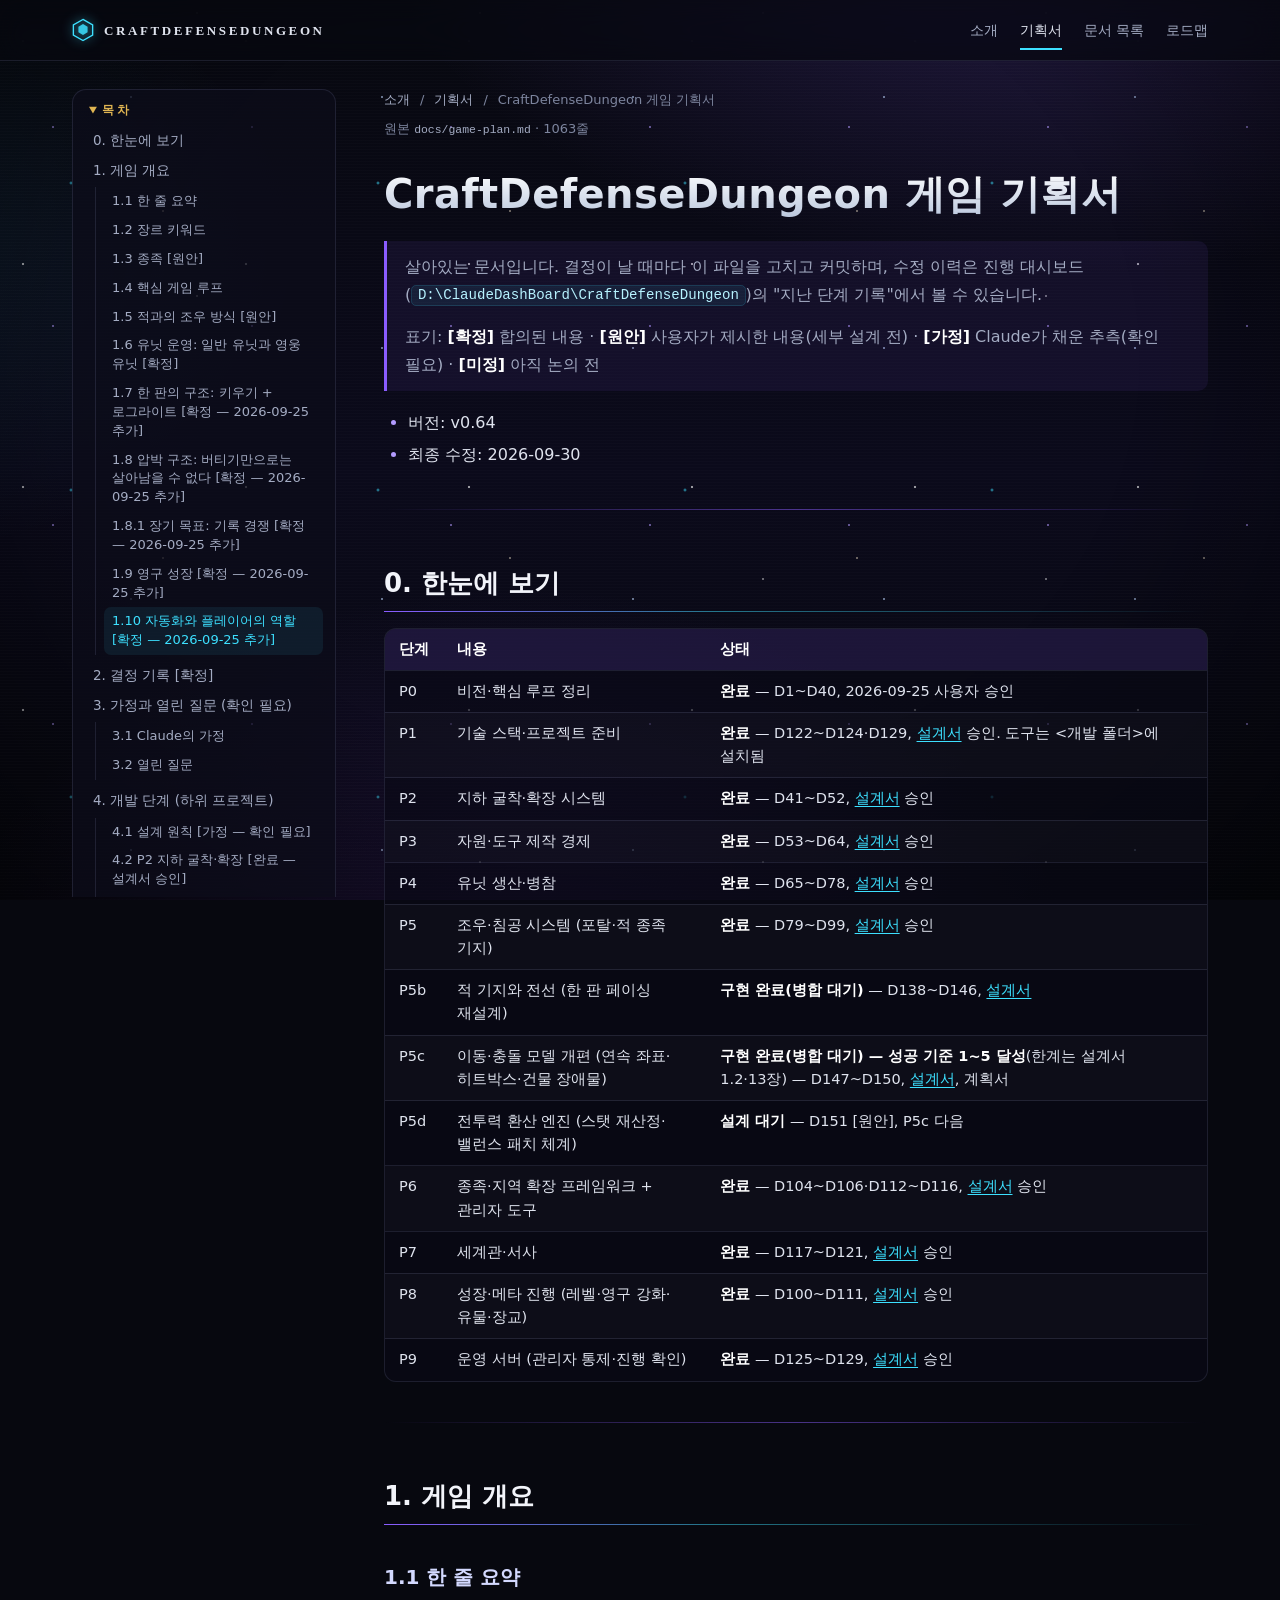
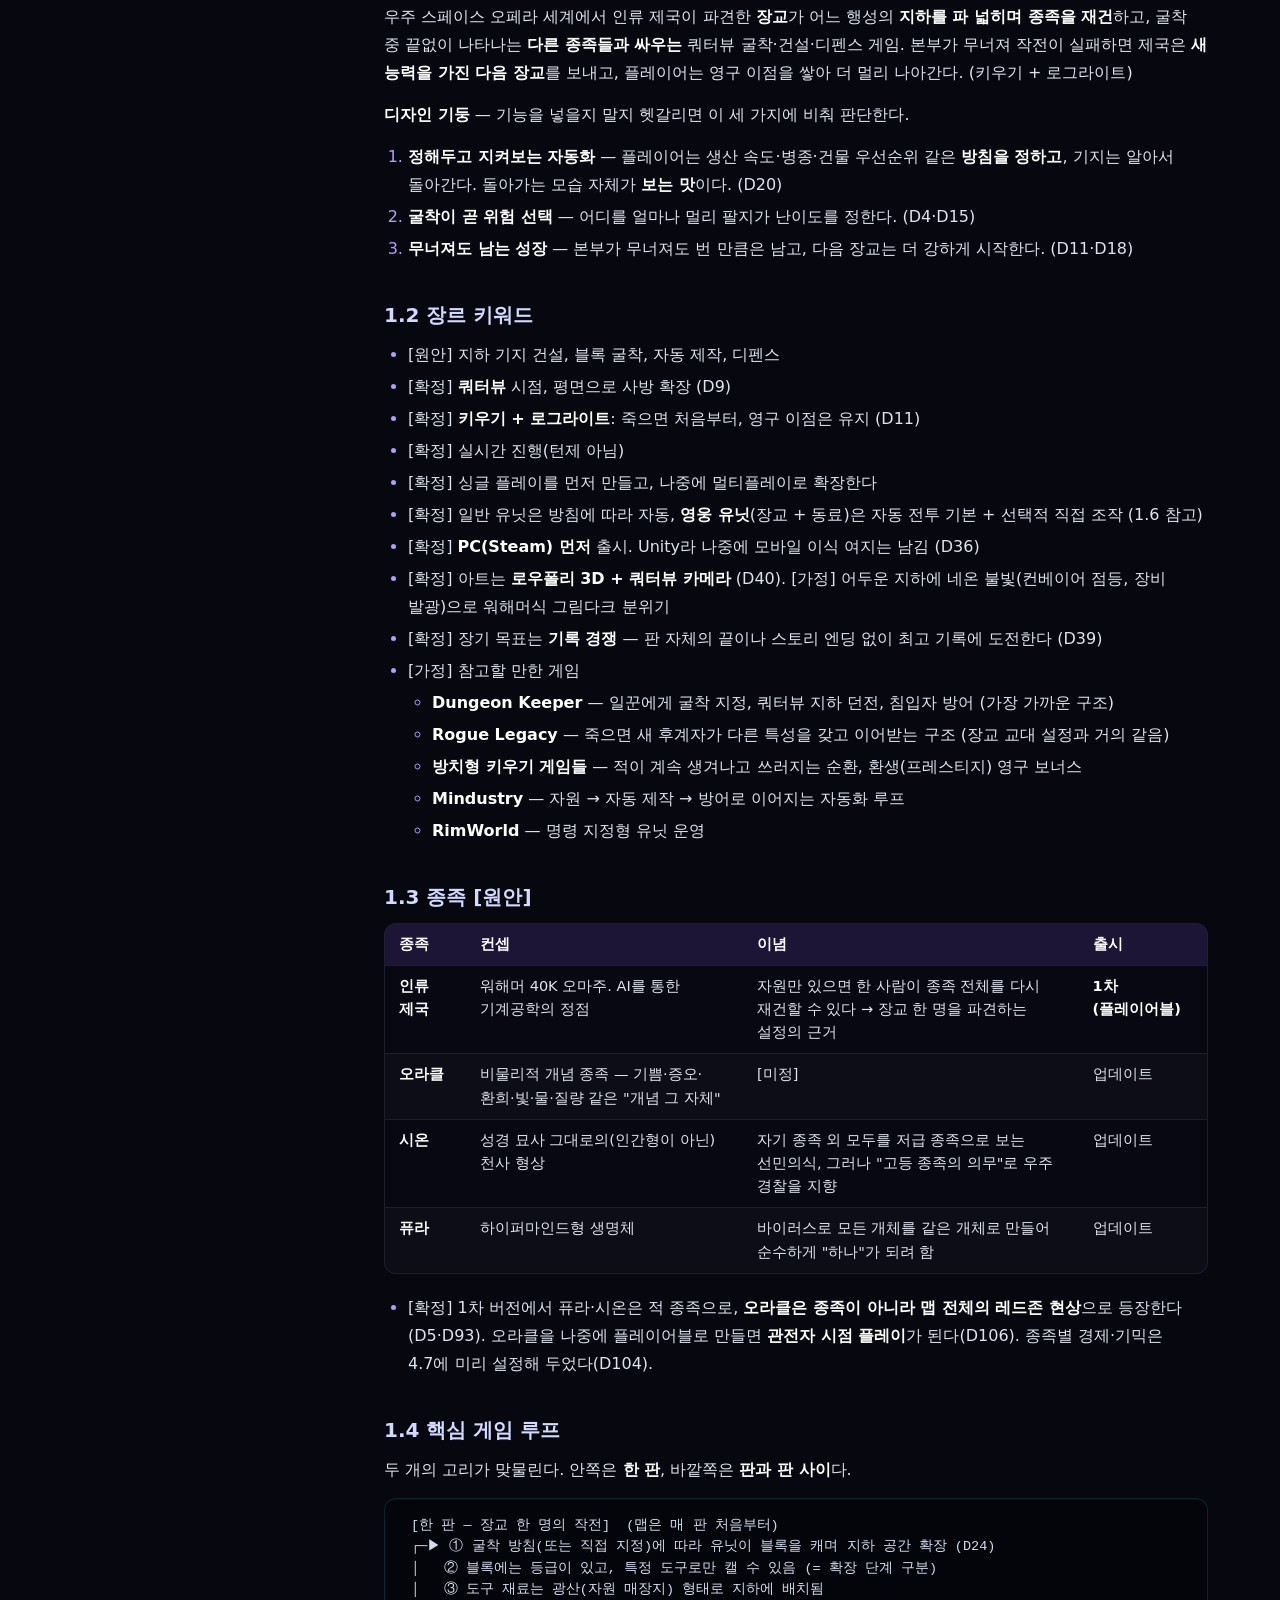
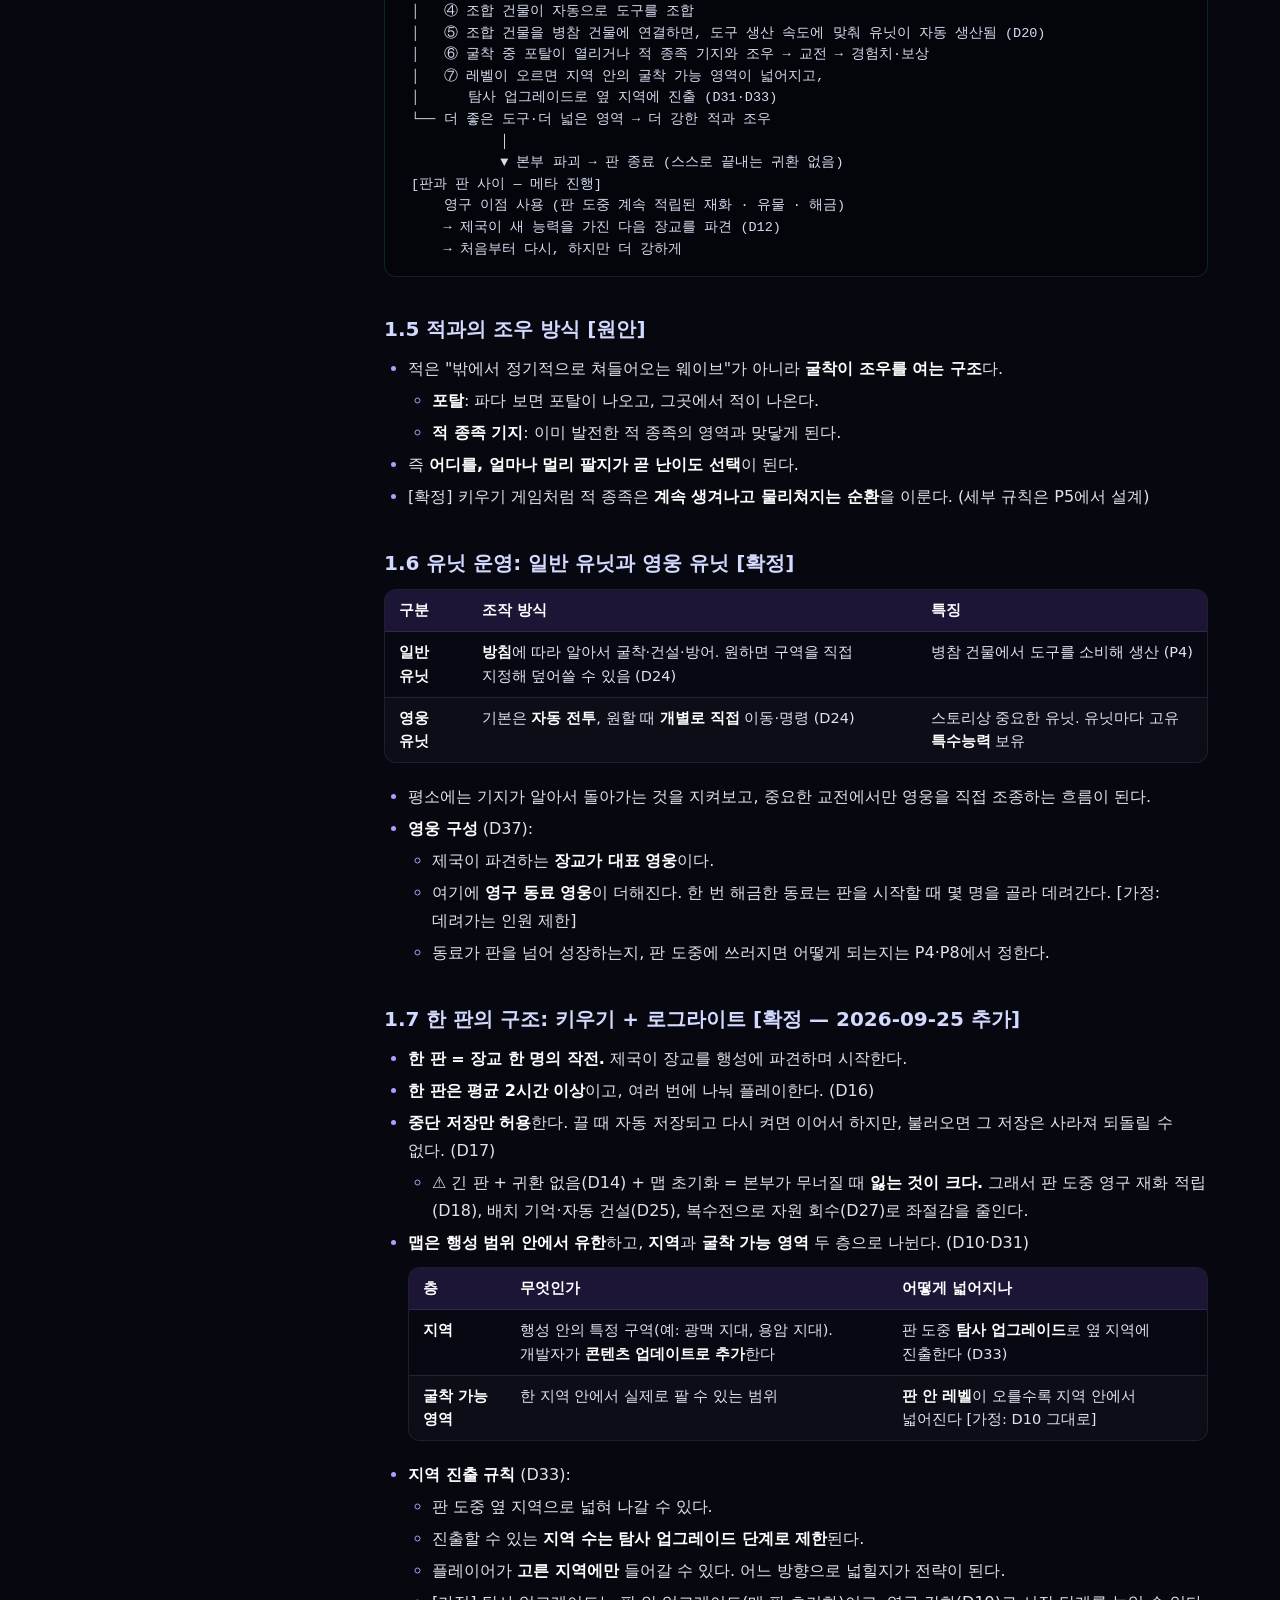
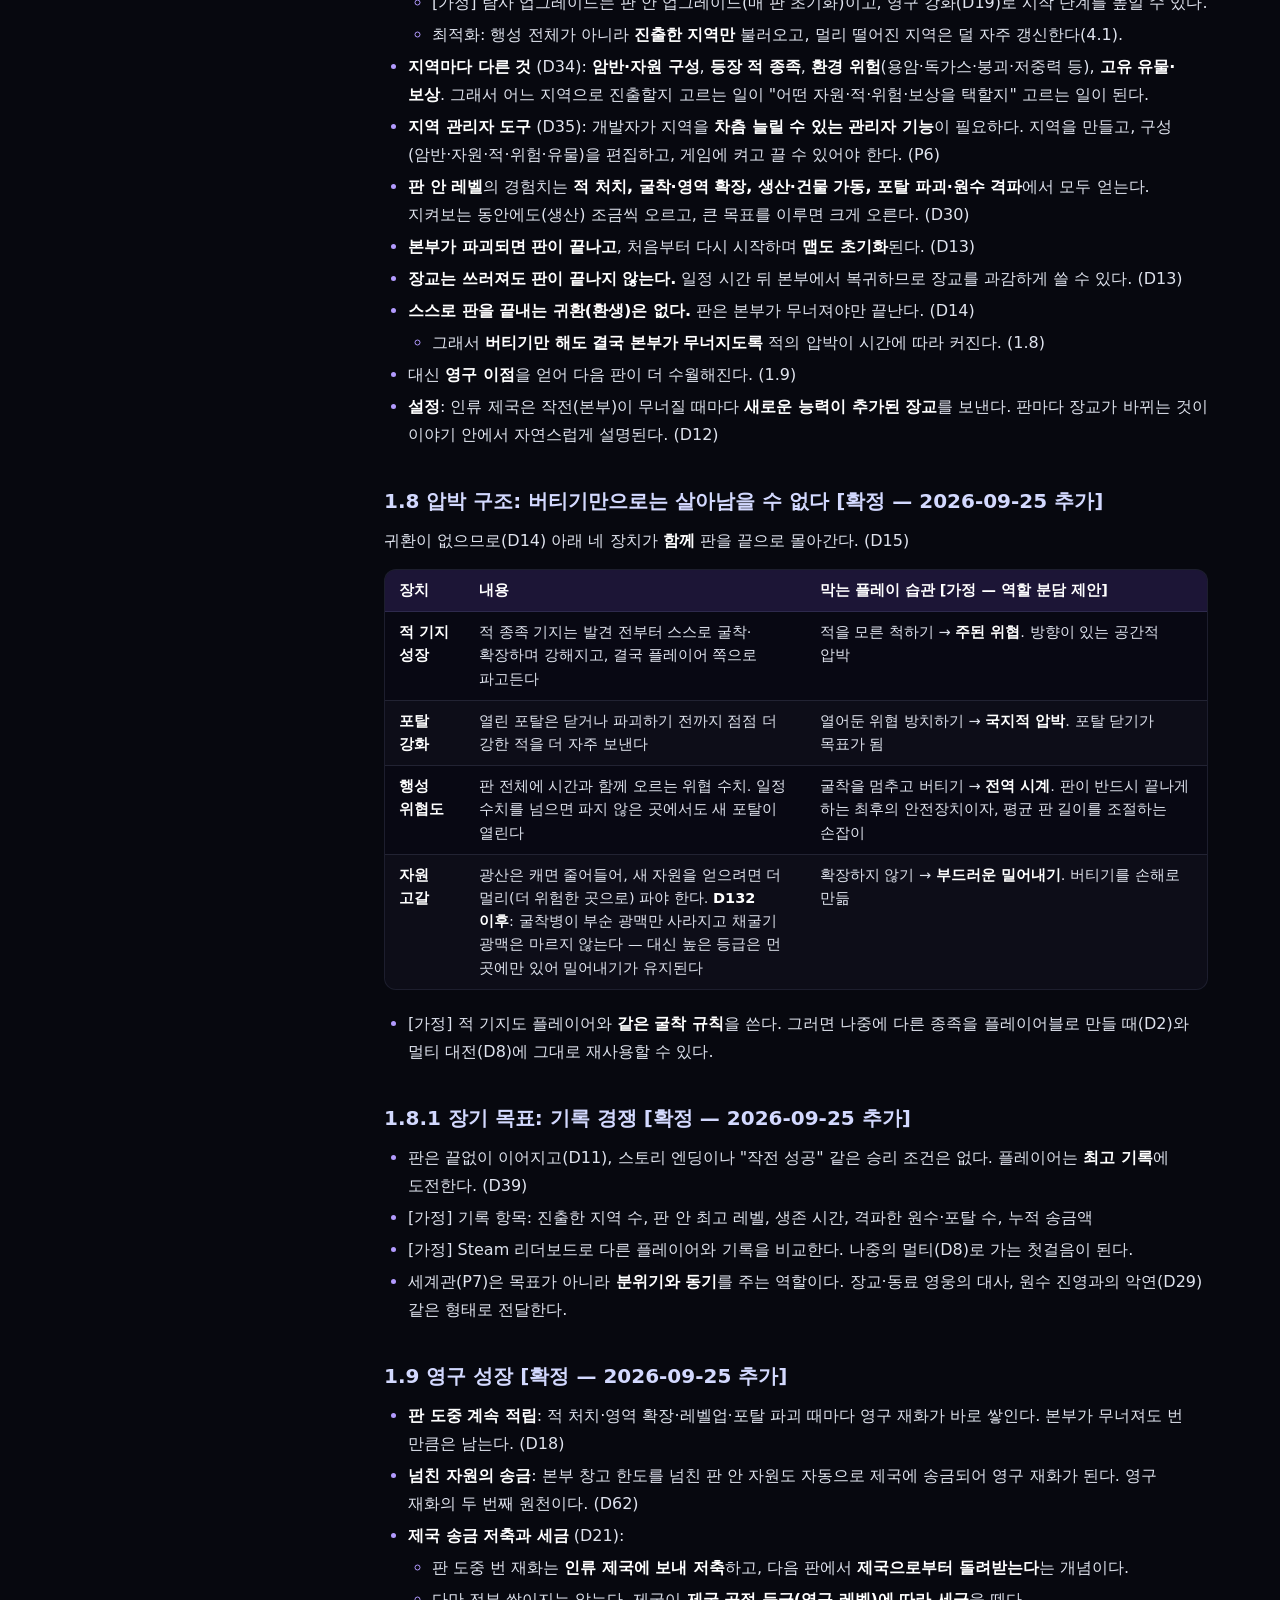
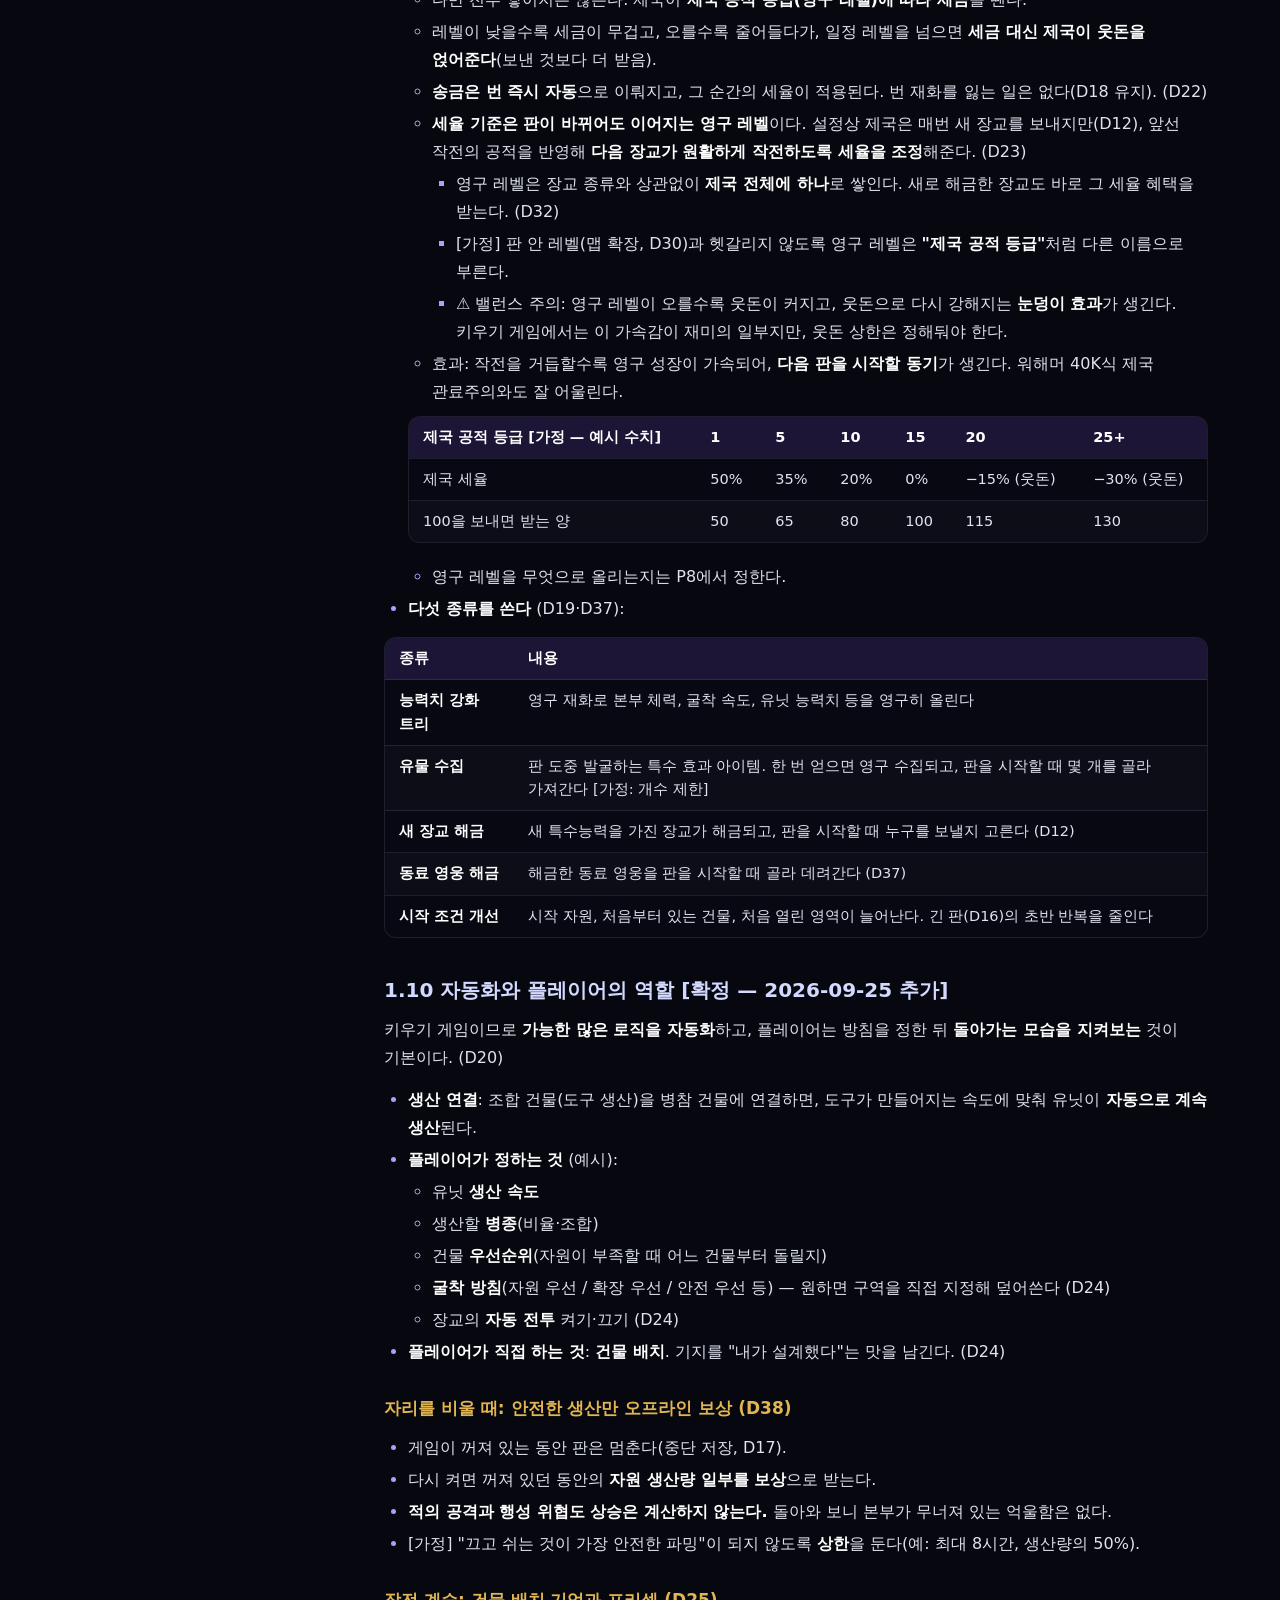
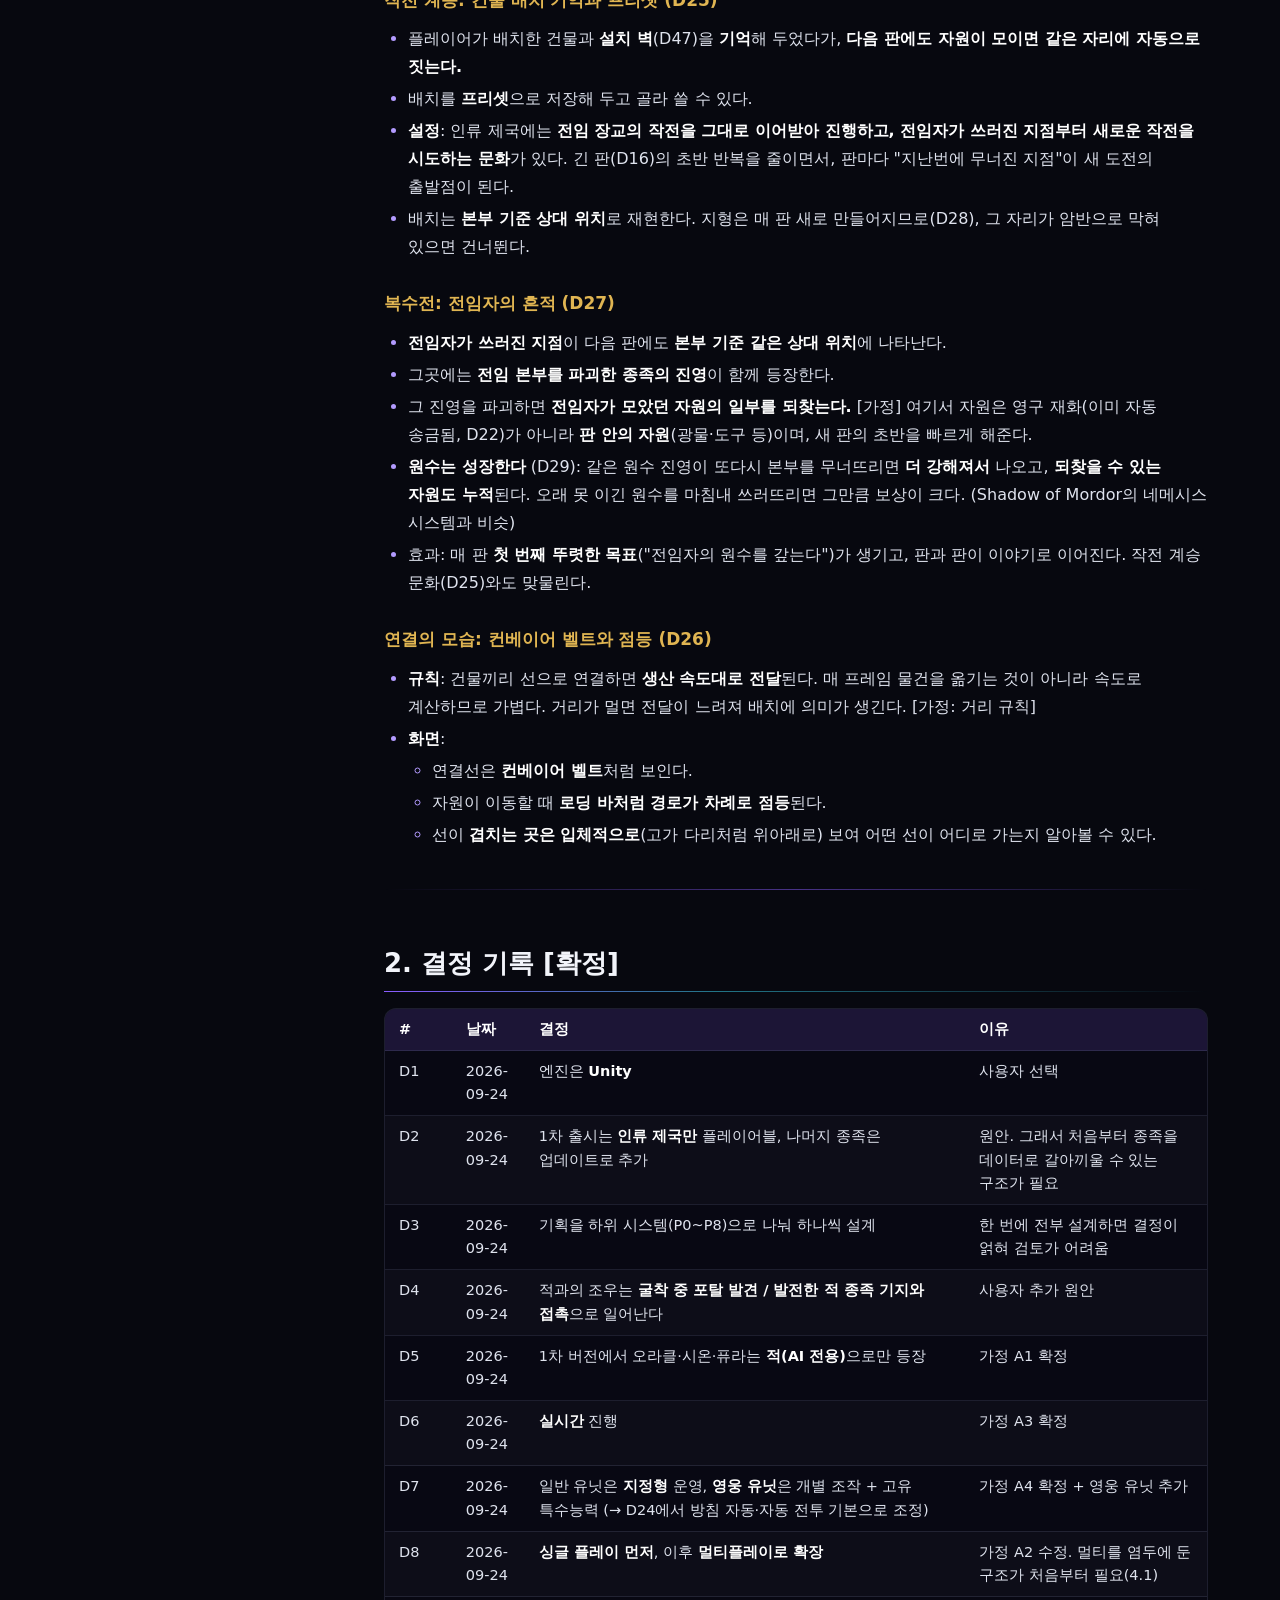
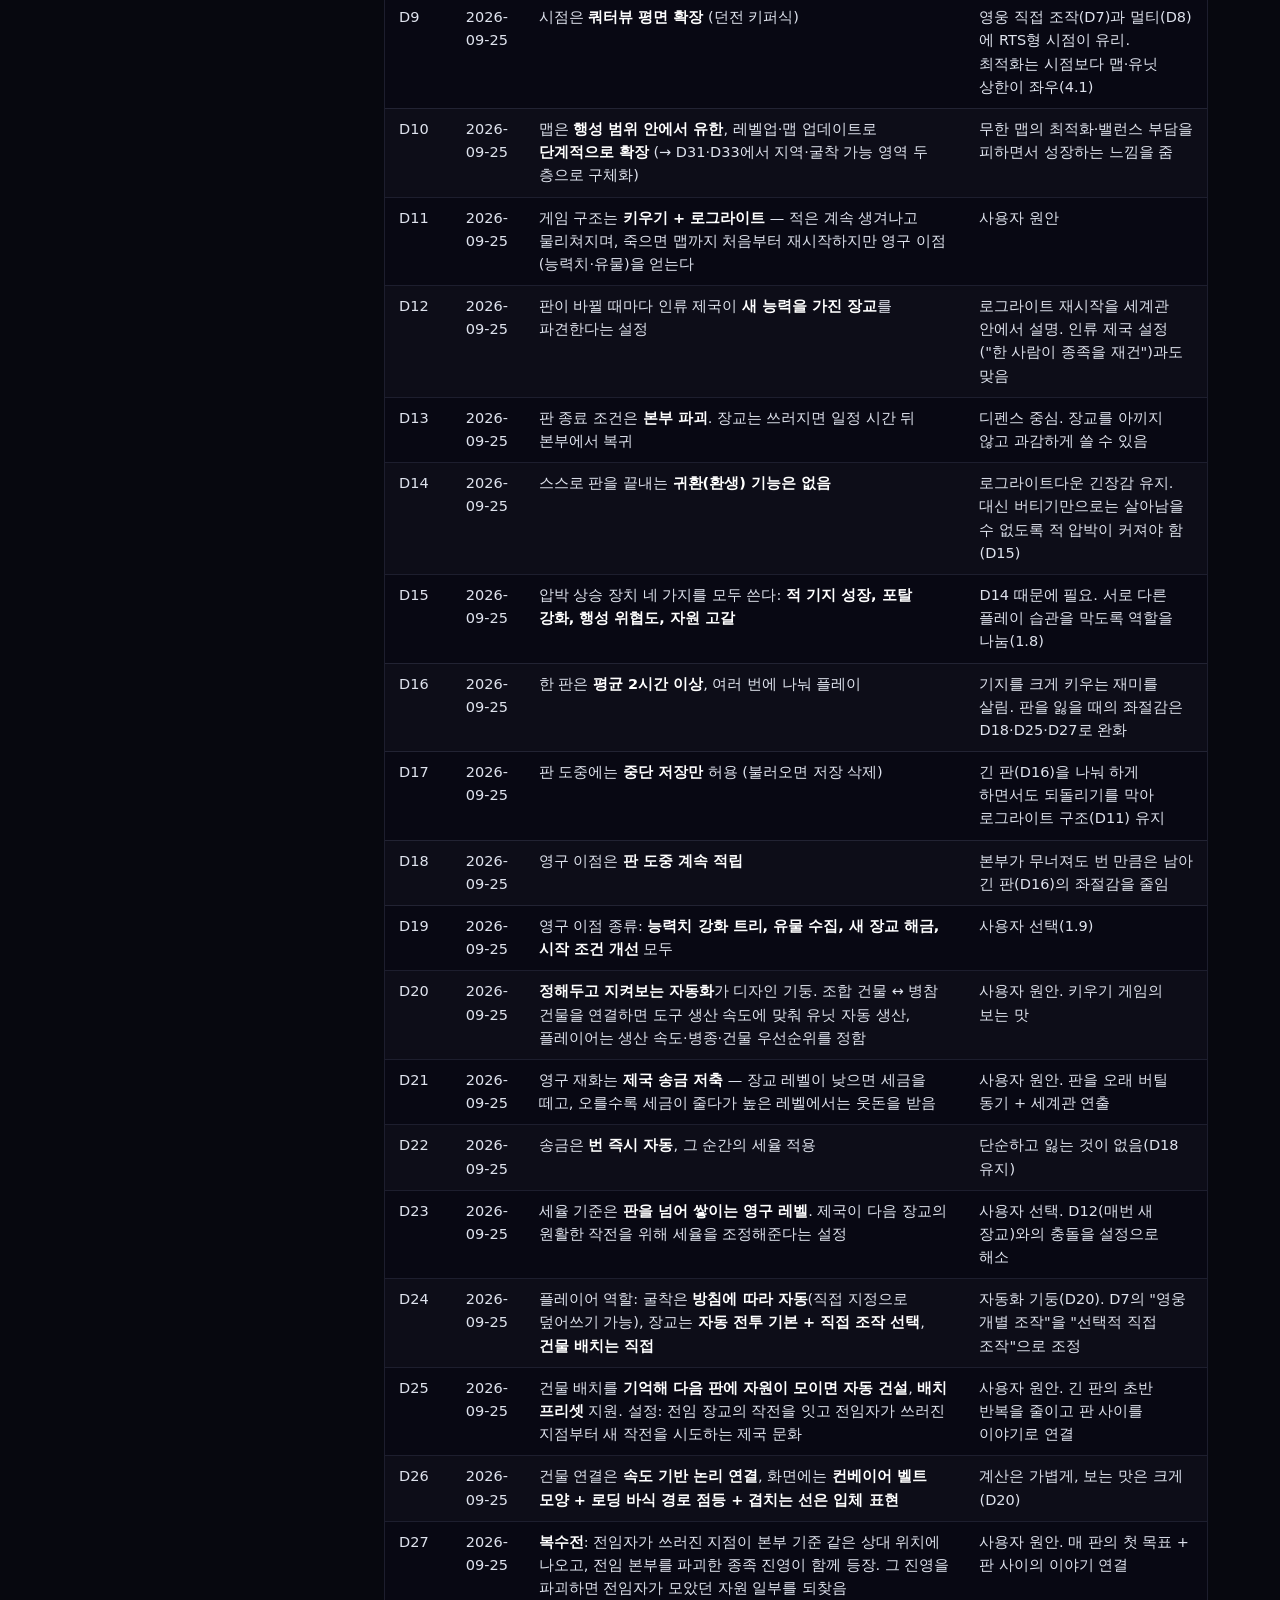
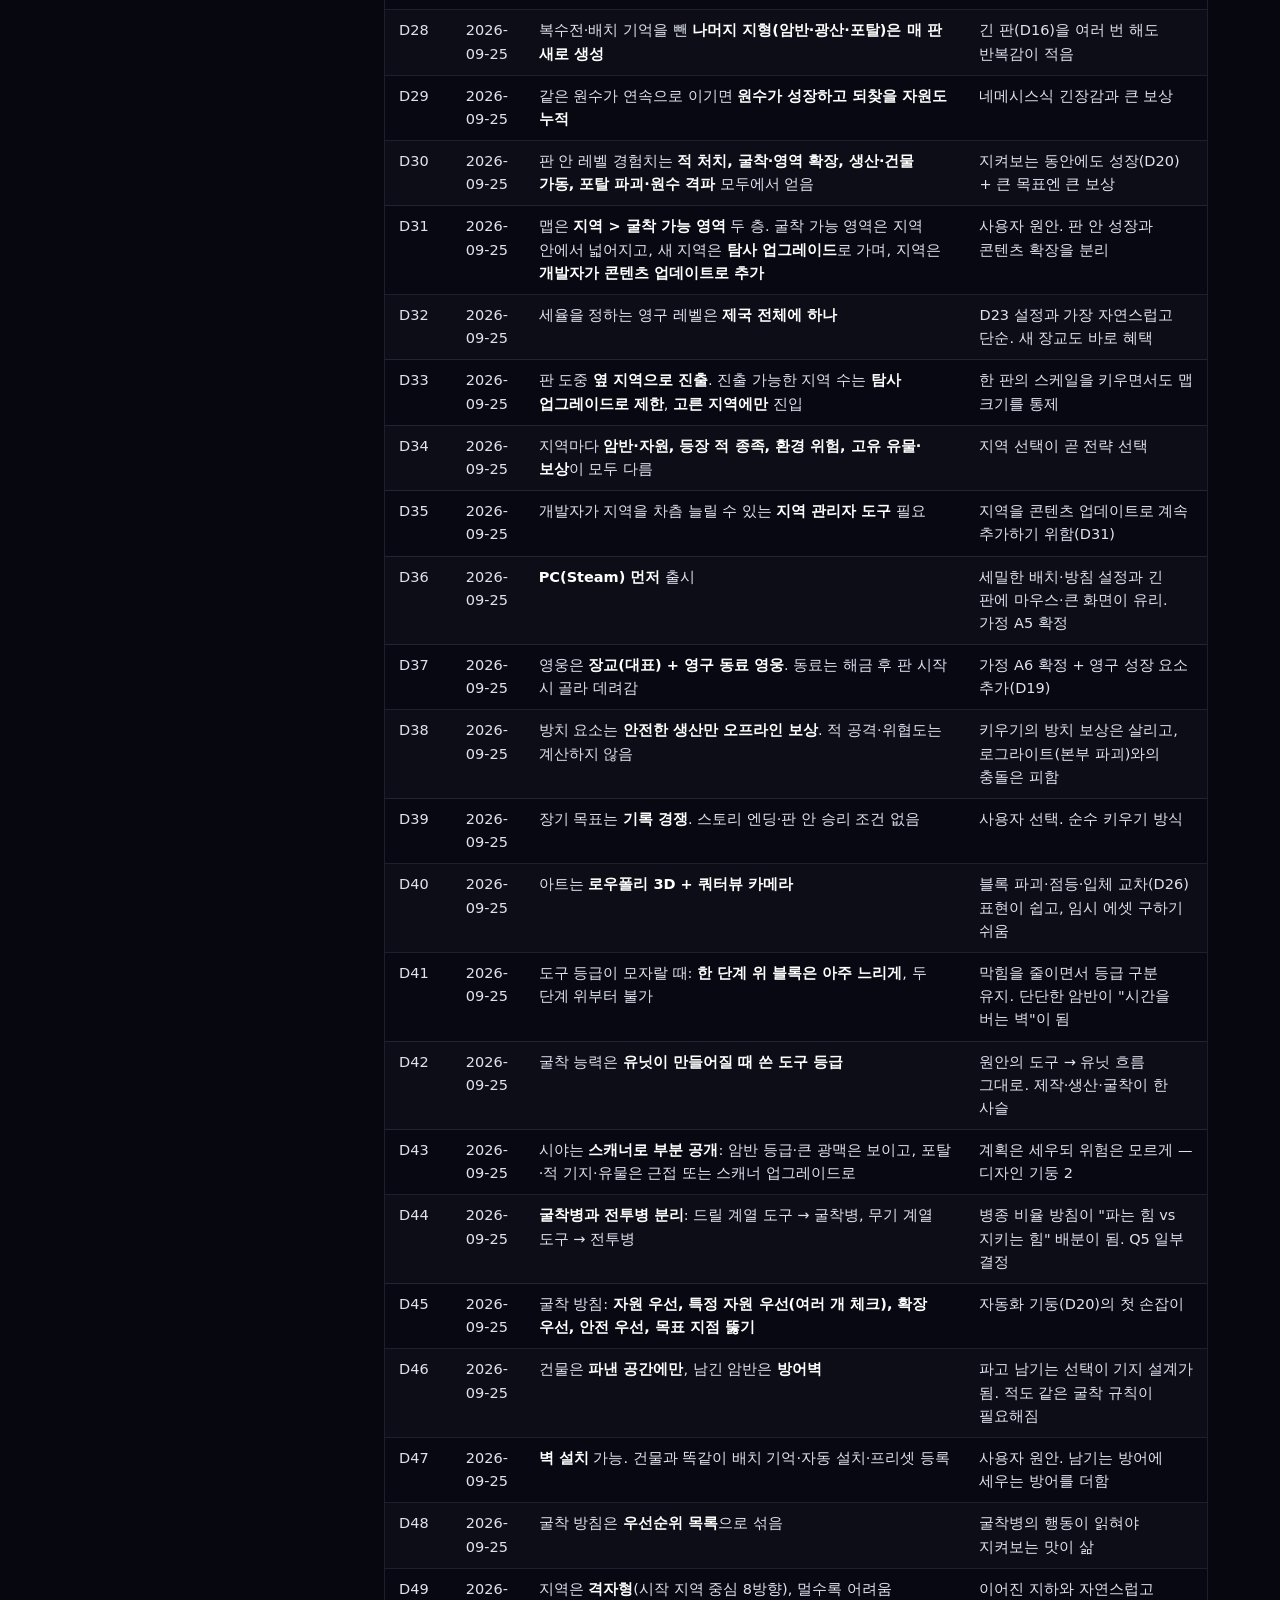
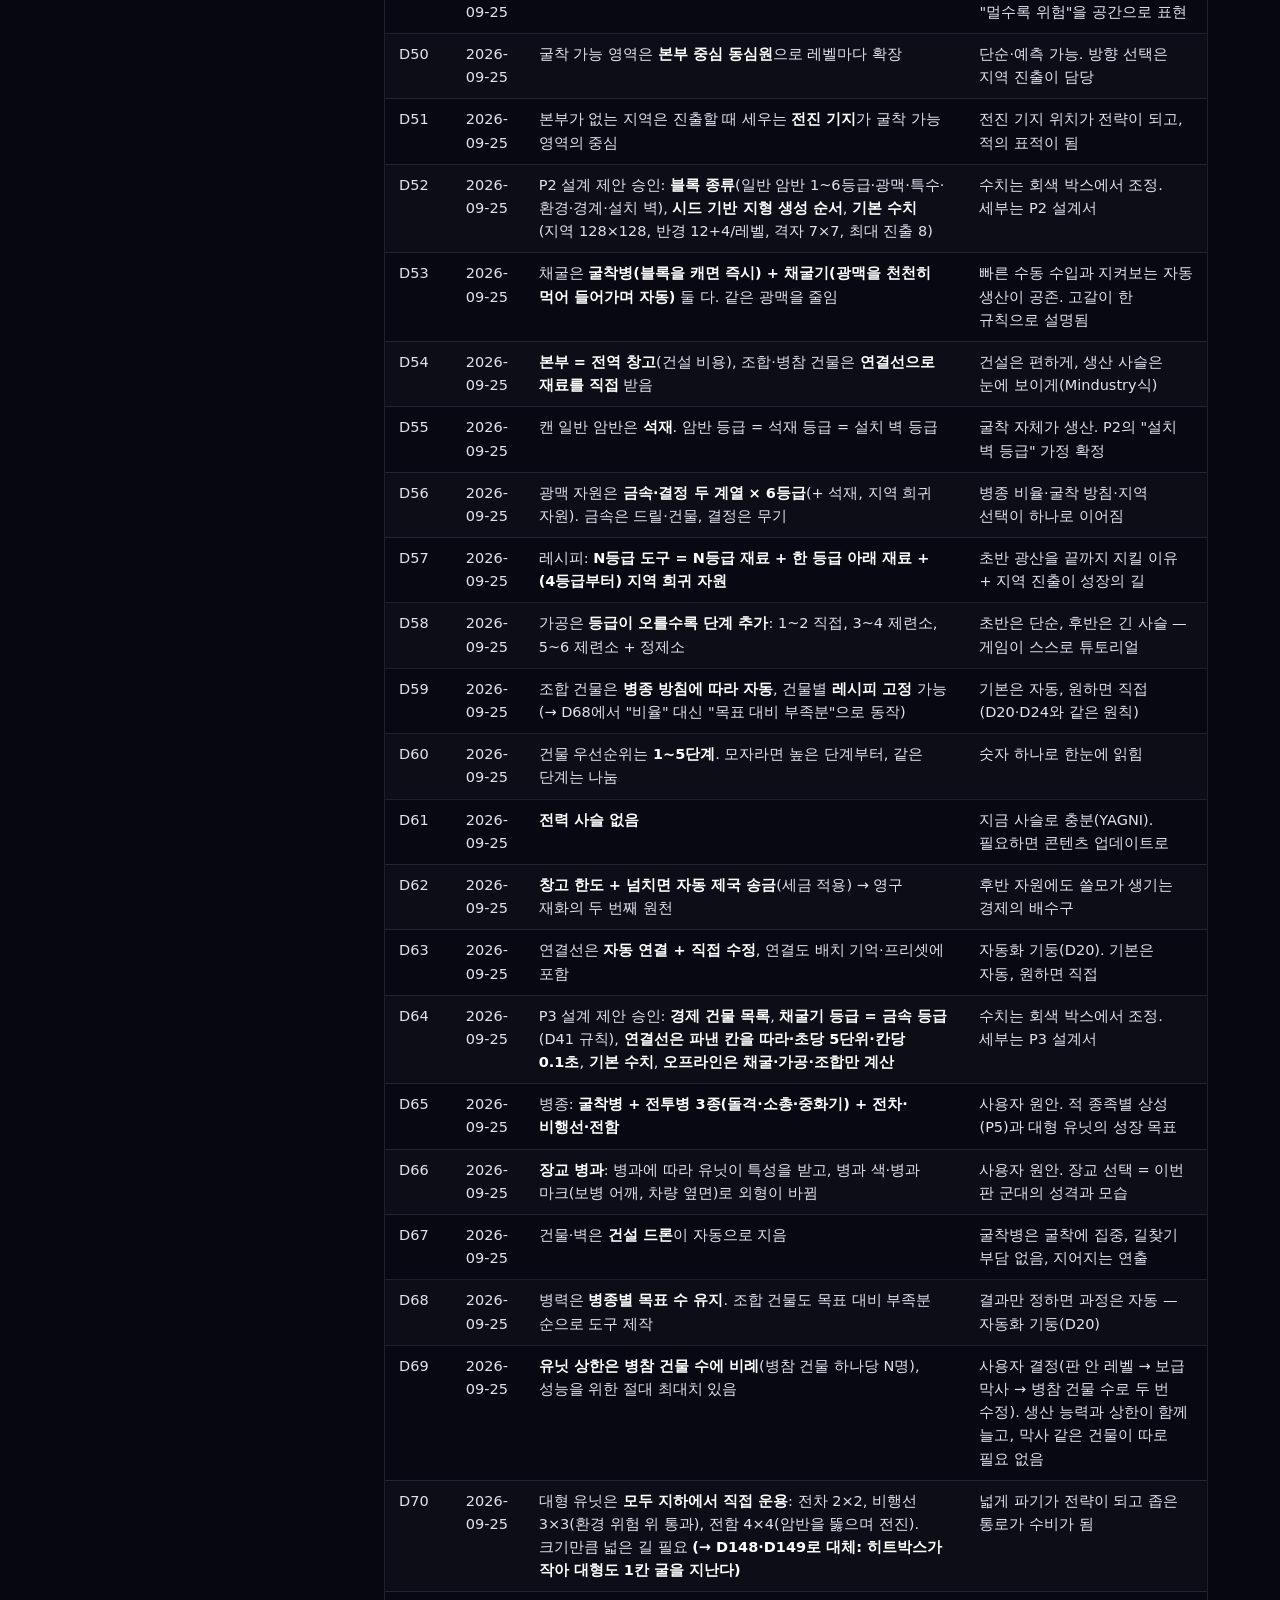
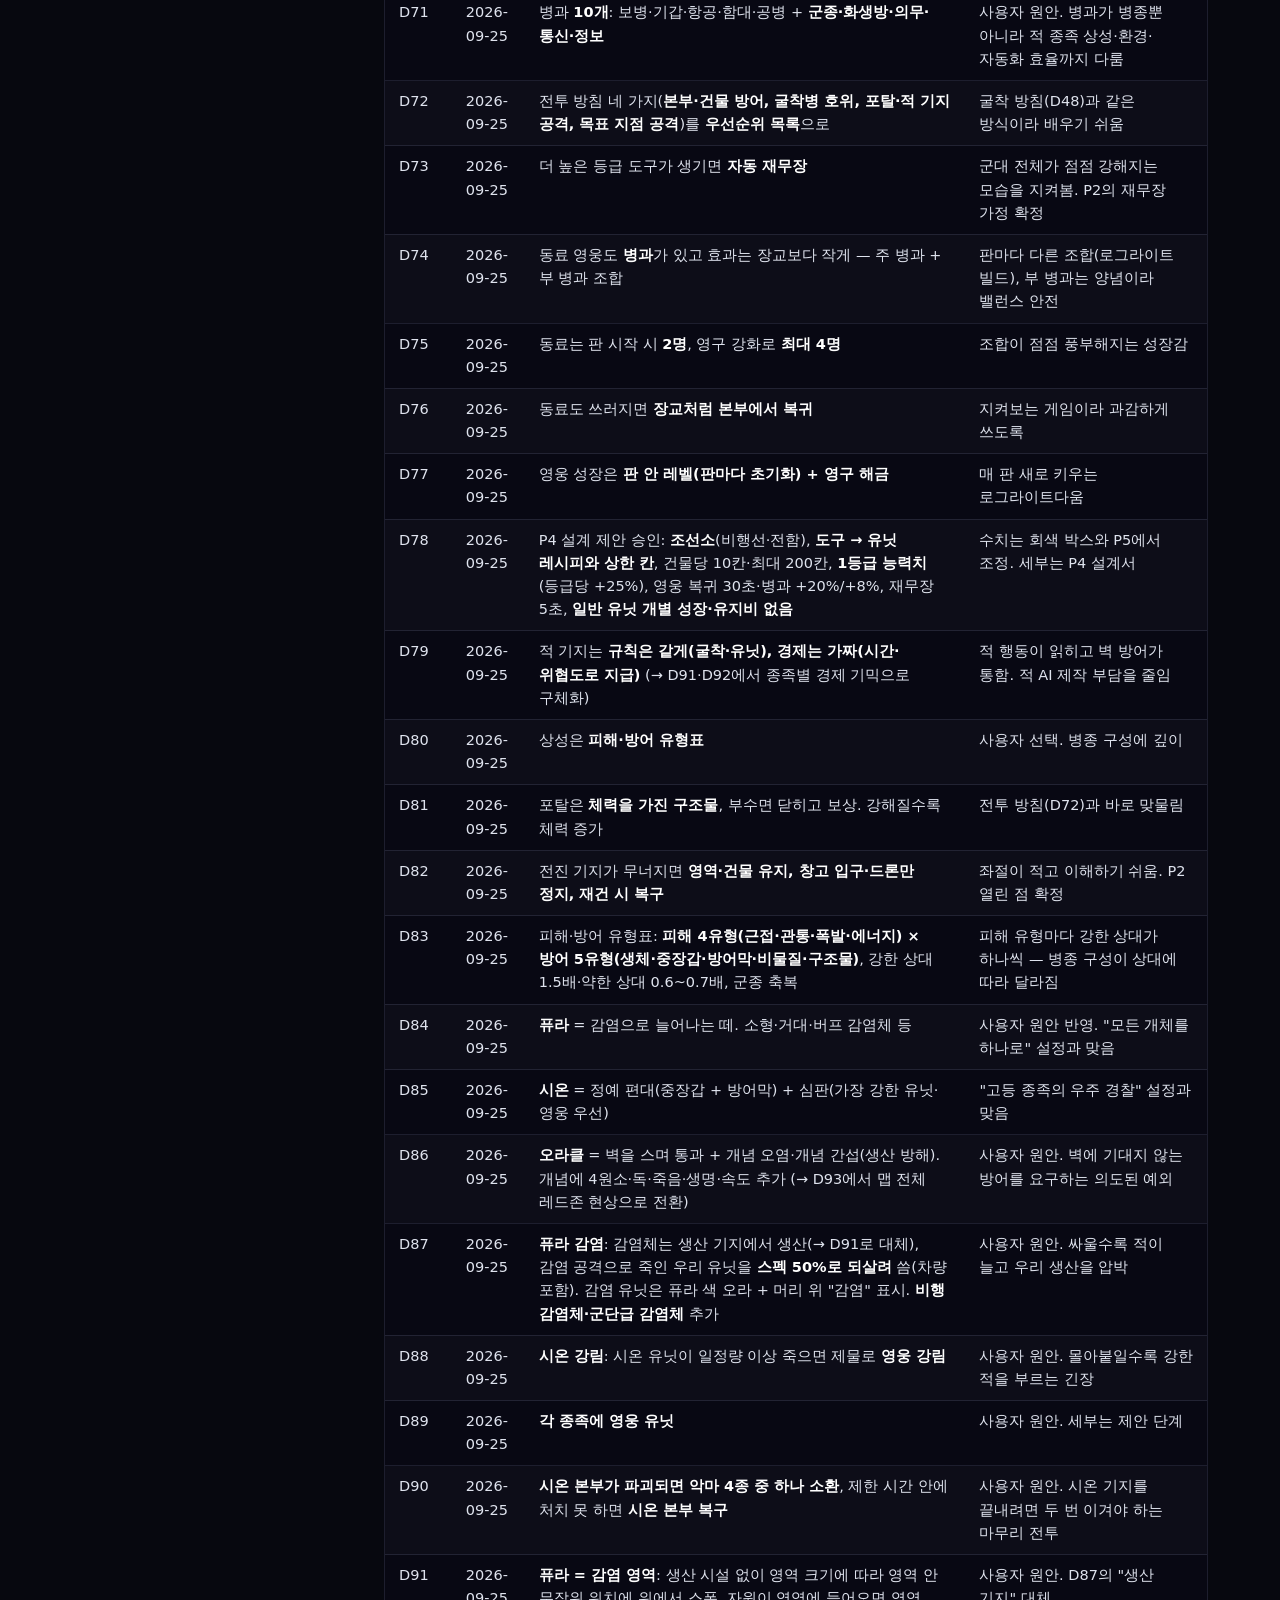
==== commit 15cdb881: "소개 사이트 갱신 — P5c 이동·충돌 모델 개편 구현 완료(성공 기준 1~5 달성·한계 서술), 기획서 v0.64, 시험 410개 Co-Authored-By: Claude Son" ====
--- a/docs/game-plan.html
+++ b/docs/game-plan.html
@@ -21,7 +21,7 @@
 <aside class="doc-aside"><details class="toc" open><summary>목차</summary><nav aria-label="목차"><ol><li><a href="#0-한눈에-보기">0. 한눈에 보기</a></li><li><a href="#1-게임-개요">1. 게임 개요</a><ol><li><a href="#11-한-줄-요약">1.1 한 줄 요약</a></li><li><a href="#12-장르-키워드">1.2 장르 키워드</a></li><li><a href="#13-종족-원안">1.3 종족 [원안]</a></li><li><a href="#14-핵심-게임-루프">1.4 핵심 게임 루프</a></li><li><a href="#15-적과의-조우-방식-원안">1.5 적과의 조우 방식 [원안]</a></li><li><a href="#16-유닛-운영-일반-유닛과-영웅-유닛-확정">1.6 유닛 운영: 일반 유닛과 영웅 유닛 [확정]</a></li><li><a href="#17-한-판의-구조-키우기--로그라이트-확정--2026-09-25-추가">1.7 한 판의 구조: 키우기 + 로그라이트 [확정 — 2026-09-25 추가]</a></li><li><a href="#18-압박-구조-버티기만으로는-살아남을-수-없다-확정--2026-09-25-추가">1.8 압박 구조: 버티기만으로는 살아남을 수 없다 [확정 — 2026-09-25 추가]</a></li><li><a href="#181-장기-목표-기록-경쟁-확정--2026-09-25-추가">1.8.1 장기 목표: 기록 경쟁 [확정 — 2026-09-25 추가]</a></li><li><a href="#19-영구-성장-확정--2026-09-25-추가">1.9 영구 성장 [확정 — 2026-09-25 추가]</a></li><li><a href="#110-자동화와-플레이어의-역할-확정--2026-09-25-추가">1.10 자동화와 플레이어의 역할 [확정 — 2026-09-25 추가]</a></li></ol></li><li><a href="#2-결정-기록-확정">2. 결정 기록 [확정]</a></li><li><a href="#3-가정과-열린-질문-확인-필요">3. 가정과 열린 질문 (확인 필요)</a><ol><li><a href="#31-claude의-가정">3.1 Claude의 가정</a></li><li><a href="#32-열린-질문">3.2 열린 질문</a></li></ol></li><li><a href="#4-개발-단계-하위-프로젝트">4. 개발 단계 (하위 프로젝트)</a><ol><li><a href="#41-설계-원칙-가정--확인-필요">4.1 설계 원칙 [가정 — 확인 필요]</a></li><li><a href="#42-p2-지하-굴착확장-완료--설계서-승인">4.2 P2 지하 굴착·확장 [완료 — 설계서 승인]</a></li><li><a href="#43-p3-자원도구-제작-경제-완료--설계서-승인">4.3 P3 자원·도구 제작 경제 [완료 — 설계서 승인]</a></li><li><a href="#44-p4-유닛-생산병참-완료--설계서-승인">4.4 P4 유닛 생산·병참 [완료 — 설계서 승인]</a></li><li><a href="#45-p5-조우침공-완료--설계서-승인">4.5 P5 조우·침공 [완료 — 설계서 승인]</a></li><li><a href="#46-p8-성장메타-진행-완료--설계서-승인">4.6 P8 성장·메타 진행 [완료 — 설계서 승인]</a></li><li><a href="#47-p6-종족지역-확장-프레임워크--관리자-도구-완료--설계서-승인">4.7 P6 종족·지역 확장 프레임워크 + 관리자 도구 [완료 — 설계서 승인]</a></li><li><a href="#48-p7-세계관서사-완료--설계서-승인">4.8 P7 세계관·서사 [완료 — 설계서 승인]</a></li><li><a href="#49-p1-기술-스택프로젝트-준비-설계-중--2026-09-28-시작">4.9 P1 기술 스택·프로젝트 준비 [설계 중 — 2026-09-28 시작]</a></li></ol></li><li><a href="#5-개발-준비물-체크리스트">5. 개발 준비물 체크리스트</a></li><li><a href="#6-변경-이력">6. 변경 이력</a></li></ol></nav></details></aside>
 <main id="main" class="doc-main">
 <nav class="crumbs" aria-label="현재 위치"><a href="index.html">소개</a><span aria-hidden="true">/</span><a href="index.html#docs">기획서</a><span aria-hidden="true">/</span><span aria-current="page">CraftDefenseDungeon 게임 기획서</span></nav>
-<p class="doc-src">원본 <code>docs/game-plan.md</code> · 1062줄</p>
+<p class="doc-src">원본 <code>docs/game-plan.md</code> · 1063줄</p>
 <article class="md">
 <h1 id="craftdefensedungeon-게임-기획서">CraftDefenseDungeon 게임 기획서</h1>
 <blockquote>
@@ -29,8 +29,8 @@
 <p>표기: <strong>[확정]</strong> 합의된 내용 · <strong>[원안]</strong> 사용자가 제시한 내용(세부 설계 전) · <strong>[가정]</strong> Claude가 채운 추측(확인 필요) · <strong>[미정]</strong> 아직 논의 전</p>
 </blockquote>
 <ul>
-<li><p>버전: v0.63</p></li>
-<li><p>최종 수정: 2026-09-29</p></li>
+<li><p>버전: v0.64</p></li>
+<li><p>최종 수정: 2026-09-30</p></li>
 </ul>
 <hr>
 <h2 id="0-한눈에-보기">0. 한눈에 보기</h2>
@@ -44,7 +44,7 @@
 <tr><td>P4</td><td>유닛 생산·병참</td><td><strong>완료</strong> — D65~D78, <a href="specs/2026-09-25-p4-units-design.html">설계서</a> 승인</td></tr>
 <tr><td>P5</td><td>조우·침공 시스템 (포탈·적 종족 기지)</td><td><strong>완료</strong> — D79~D99, <a href="specs/2026-09-25-p5-encounters-design.html">설계서</a> 승인</td></tr>
 <tr><td>P5b</td><td>적 기지와 전선 (한 판 페이싱 재설계)</td><td><strong>구현 완료(병합 대기)</strong> — D138~D146, <a href="specs/2026-09-29-p5b-enemy-bases-design.html">설계서</a></td></tr>
-<tr><td>P5c</td><td>이동·충돌 모델 개편 (연속 좌표·히트박스·건물 장애물)</td><td><strong>설계 승인</strong> — D147~D150, <a href="specs/2026-09-29-p5c-movement-collision-design.html">설계서</a></td></tr>
+<tr><td>P5c</td><td>이동·충돌 모델 개편 (연속 좌표·히트박스·건물 장애물)</td><td><strong>구현 완료(병합 대기) — 성공 기준 1~5 달성</strong>(한계는 설계서 1.2·13장) — D147~D150, <a href="specs/2026-09-29-p5c-movement-collision-design.html">설계서</a>, 계획서</td></tr>
 <tr><td>P5d</td><td>전투력 환산 엔진 (스탯 재산정·밸런스 패치 체계)</td><td><strong>설계 대기</strong> — D151 [원안], P5c 다음</td></tr>
 <tr><td>P6</td><td>종족·지역 확장 프레임워크 + 관리자 도구</td><td><strong>완료</strong> — D104~D106·D112~D116, <a href="specs/2026-09-26-p6-extension-design.html">설계서</a> 승인</td></tr>
 <tr><td>P7</td><td>세계관·서사</td><td><strong>완료</strong> — D117~D121, <a href="specs/2026-09-28-p7-lore-design.html">설계서</a> 승인</td></tr>
@@ -350,7 +350,7 @@
 <tr><td>D67</td><td>2026-09-25</td><td>건물·벽은 <strong>건설 드론</strong>이 자동으로 지음</td><td>굴착병은 굴착에 집중, 길찾기 부담 없음, 지어지는 연출</td></tr>
 <tr><td>D68</td><td>2026-09-25</td><td>병력은 <strong>병종별 목표 수 유지</strong>. 조합 건물도 목표 대비 부족분 순으로 도구 제작</td><td>결과만 정하면 과정은 자동 — 자동화 기둥(D20)</td></tr>
 <tr><td>D69</td><td>2026-09-25</td><td><strong>유닛 상한은 병참 건물 수에 비례</strong>(병참 건물 하나당 N명), 성능을 위한 절대 최대치 있음</td><td>사용자 결정(판 안 레벨 → 보급 막사 → 병참 건물 수로 두 번 수정). 생산 능력과 상한이 함께 늘고, 막사 같은 건물이 따로 필요 없음</td></tr>
-<tr><td>D70</td><td>2026-09-25</td><td>대형 유닛은 <strong>모두 지하에서 직접 운용</strong>: 전차 2×2, 비행선 3×3(환경 위험 위 통과), 전함 4×4(암반을 뚫으며 전진). 크기만큼 넓은 길 필요</td><td>넓게 파기가 전략이 되고 좁은 통로가 수비가 됨</td></tr>
+<tr><td>D70</td><td>2026-09-25</td><td>대형 유닛은 <strong>모두 지하에서 직접 운용</strong>: 전차 2×2, 비행선 3×3(환경 위험 위 통과), 전함 4×4(암반을 뚫으며 전진). 크기만큼 넓은 길 필요 <strong>(→ D148·D149로 대체: 히트박스가 작아 대형도 1칸 굴을 지난다)</strong></td><td>넓게 파기가 전략이 되고 좁은 통로가 수비가 됨</td></tr>
 <tr><td>D71</td><td>2026-09-25</td><td>병과 <strong>10개</strong>: 보병·기갑·항공·함대·공병 + <strong>군종·화생방·의무·통신·정보</strong></td><td>사용자 원안. 병과가 병종뿐 아니라 적 종족 상성·환경·자동화 효율까지 다룸</td></tr>
 <tr><td>D72</td><td>2026-09-25</td><td>전투 방침 네 가지(<strong>본부·건물 방어, 굴착병 호위, 포탈·적 기지 공격, 목표 지점 공격</strong>)를 <strong>우선순위 목록</strong>으로</td><td>굴착 방침(D48)과 같은 방식이라 배우기 쉬움</td></tr>
 <tr><td>D73</td><td>2026-09-25</td><td>더 높은 등급 도구가 생기면 <strong>자동 재무장</strong></td><td>군대 전체가 점점 강해지는 모습을 지켜봄. P2의 재무장 가정 확정</td></tr>
@@ -413,8 +413,8 @@
 <tr><td>D130</td><td>2026-09-28</td><td>채굴기 반경 안의 광맥은 <strong>채굴기 몫</strong>: 굴착병 방침(안전 우선·확장·자원 탐색 등)은 건너뛰고, 직접 지정만 판다</td><td>P3 회색 박스 실행(E12)에서 굴착병이 채굴기 옆 광맥을 먼저 파 가 채굴기가 곧바로 멈춤</td></tr>
 <tr><td>D131</td><td>2026-09-28</td><td>채굴기는 맞닿은 칸만이 아니라 <strong>반경 3칸 안의 드러난 광맥</strong>(파낸 칸과 맞닿은 광맥)을 가까운 것부터 캔다</td><td>1칸짜리 채굴기가 블록 하나(10단위)를 20초 만에 비우고 멈춤 — 한 번 세운 채굴기가 오래 일하게</td></tr>
 <tr><td>D132</td><td>2026-09-28</td><td><strong>채굴기가 쓰는 광맥은 마르지 않는다</strong> — 채굴기가 부서질 때까지 계속 캔다. 광맥 블록 하나에 채굴기 하나. 굴착병이 광맥을 부수면 매장량 10을 한 번에 얻고 블록은 사라진다. D53의 &quot;같은 매장량을 줄임&quot;과 D15의 자원 고갈은 <strong>굴착병 쪽에만</strong> 남는다</td><td>채굴기 없이 굴착병이 4배 빠르게 같은 양을 캐서 채굴기를 지을 이유가 없었음(사용자 지적). 이제 채굴기는 20초가 지나면 굴착병 몫을 넘어서고 계속 앞선다 — 지켜야 할 시설이 됨. 밖으로 미는 힘은 등급(먼 곳이 고등급)과 행성 위협도가 맡는다</td></tr>
-<tr><td>D133</td><td>2026-09-28</td><td><strong>유닛끼리 부딪힌다</strong>: 한 칸에 한 유닛(대형 유닛은 발자국 전체). 모이는 곳에서는 유닛마다 빈 자리를 따로 잡아 둘레로 퍼져 서고, 길이 막히면 기다렸다가 돌아간다 — 좁은 통로는 병목이 된다. 공중(비행선)과 지상은 서로 막지 않고, 굴착병은 부딪힘에서 빠진다</td><td>P4 회색 박스 실행에서 소총병 6명과 전차가 한 칸에 겹쳐 병력 수가 안 읽힘(사용자 결정)</td></tr>
-<tr><td>D134</td><td>2026-09-28</td><td><strong>모든 유닛은 겹치지 않는다</strong>(D133을 넓힘): 굴착병도 부딪히고 팔 자리를 따로 잡는다. 걷는 중에도 다음 칸을 먼저 차지해 겹쳐 보이지 않는다. 겹침은 <strong>히트박스 기준</strong> — 공중 유닛은 모든 지상 유닛보다 높이(Z) 떠서 지상과는 겹치지 않고, 같은 높이의 공중 유닛끼리만 부딪힌다. 1칸 통로에서는 쉬는 유닛·마주 오는 유닛과 한 걸음 기다렸다 자리를 맞바꾸고, 큰 유닛은 쉬고 있는 1칸 유닛을 제 뒤로 옮기며 지나간다. 재무장하러 가다 10초 넘게 막히면 그 자리에서 바꿔 든다</td><td>사용자 요구: &quot;모든 유닛은 겹치지 않도록, 단 공중 유닛은 Z축 기준으로 다른 위치에 있다면 히트박스 기준으로&quot;. 최종 리뷰에서 찾은 1칸 통로 교착(재무장 건물이 영영 잠김)도 함께 해결</td></tr>
+<tr><td>D133</td><td>2026-09-28</td><td><strong>유닛끼리 부딪힌다</strong>: 한 칸에 한 유닛(대형 유닛은 발자국 전체). 모이는 곳에서는 유닛마다 빈 자리를 따로 잡아 둘레로 퍼져 서고, 길이 막히면 기다렸다가 돌아간다 — 좁은 통로는 병목이 된다. 공중(비행선)과 지상은 서로 막지 않고, 굴착병은 부딪힘에서 빠진다 <strong>(→ D148로 대체: 칸당 한 몸이 아니라 연속 좌표·히트박스)</strong></td><td>P4 회색 박스 실행에서 소총병 6명과 전차가 한 칸에 겹쳐 병력 수가 안 읽힘(사용자 결정)</td></tr>
+<tr><td>D134</td><td>2026-09-28</td><td><strong>모든 유닛은 겹치지 않는다</strong>(D133을 넓힘): 굴착병도 부딪히고 팔 자리를 따로 잡는다. 걷는 중에도 다음 칸을 먼저 차지해 겹쳐 보이지 않는다. 겹침은 <strong>히트박스 기준</strong> — 공중 유닛은 모든 지상 유닛보다 높이(Z) 떠서 지상과는 겹치지 않고, 같은 높이의 공중 유닛끼리만 부딪힌다. 1칸 통로에서는 쉬는 유닛·마주 오는 유닛과 한 걸음 기다렸다 자리를 맞바꾸고, 큰 유닛은 쉬고 있는 1칸 유닛을 제 뒤로 옮기며 지나간다. 재무장하러 가다 10초 넘게 막히면 그 자리에서 바꿔 든다 <strong>(→ D148·D150으로 대체: 칸 예약·자리 맞바꾸기는 없어지고 밀어내기로 — 공중 층 분리와 재무장 안전장치는 유지)</strong></td><td>사용자 요구: &quot;모든 유닛은 겹치지 않도록, 단 공중 유닛은 Z축 기준으로 다른 위치에 있다면 히트박스 기준으로&quot;. 최종 리뷰에서 찾은 1칸 통로 교착(재무장 건물이 영영 잠김)도 함께 해결</td></tr>
 <tr><td>D135</td><td>2026-09-28</td><td>생산 규칙 보강(P4 3.3): 생산 건물은 <strong>쓸 수 있는 도구만</strong>(종류·최소 등급) 받고 입력 칸은 <strong>도구 종류·등급마다</strong> 10개. 조합 수요는 <strong>유닛이 될 수 있는 도구만</strong> 공급으로 센다(완전한 세트·이어진 출력). 조합 건물은 자기 등급으로 만들 수 있는 병종의 수요에만 응하고, 레시피 고정 무기 조합도 수요가 없으면 쉰다. 가장 높은 등급의 추가 재료가 없으면 재료가 있는 낮은 등급으로 만든다</td><td>P4 최종 리뷰: 조선소가 못 쓰는 저등급 도구로 막혀 비행선·전함을 영영 못 만들고, 반쪽 세트·연결 안 된 출력을 공급으로 세어 부족분이 남아도 조합이 쉬는 영구 정지를 찾음</td></tr>
 <tr><td>D136</td><td>2026-09-28</td><td><strong>나를 친 적 유닛이 먼저</strong>: 공격 대상은 사거리 안에서 가장 가까운 적이지만, 최근(3초 [가정]) 나를 직접 친 적 유닛이 사거리 안에 보이면 그쪽으로 돌아선다 — 포탈·건물을 치던 중이어도. 지금 대상이 이미 나를 치는 유닛이면 그대로 둔다(번갈아 바꾸지 않게). 적도 같은 규칙(D79). 기본 전투 방침 순서(본부·건물 방어 → 목표 지점 공격 → 포탈 공격 → 굴착병 호위)는 그대로 확정</td><td>P5 회색 박스 실행: 포탈을 쏘던 소총병이 옆에서 자기를 때리는 감염체를 무시해 전멸하고 본부까지 무너짐(대상 고정). 사용자: &quot;나를 공격하는 적 유닛으로 하자&quot;</td></tr>
 <tr><td>D137</td><td>2026-09-29</td><td><strong>구조물보다 적 유닛</strong>: 포탈·건물을 치던 중에도 사거리 안에 적 유닛이 보이면 가장 가까운 그쪽으로 바꾼다(대상 찾기 틱마다 확인). 나를 친 적(D136)이 여전히 맨 앞, 유닛끼리는 잡은 대상을 유지, 적도 같은 규칙(D79). 함께 고친 것(P5 최종 리뷰): 포탈은 둘레 1칸[가정] 안에서만 적을 내보내고 꽉 차면 기다린다, 무너진 건물은 도구 수요·자동 연결에서 빠지고 잇던 연결선이 끊긴다, 닿지 못한 채 선 적은 다시 다가간다, 재무장하러 가는 유닛은 싸우면서도 걷는다</td><td>P5 최종 리뷰: 포탈을 쏘던 소총병이 옆에서 굴착병을 치는 감염체를 두고 봄(다시 돌린 판에서 굴착병 3 잃음). 사용자: &quot;사거리 안 적 유닛이면 먼저&quot;</td></tr>
@@ -700,7 +700,7 @@
 <p>세부 설계는 <strong><a href="specs/2026-09-25-p4-units-design.html">P4 설계서</a></strong>에 있다. 아래는 요약이다.</p>
 </blockquote>
 <ul>
-<li><p>병종: <strong>굴착병 + 돌격·소총·중화기병 + 전차·비행선·전함</strong>(D65). 대형 유닛은 지하에서 직접 운용하고 크기만큼 넓은 길이 필요(D70).</p></li>
+<li><p>병종: <strong>굴착병 + 돌격·소총·중화기병 + 전차·비행선·전함</strong>(D65). 대형 유닛은 지하에서 직접 운용한다(D70 — &quot;크기만큼 넓은 길&quot;은 P5c에서 히트박스로 바뀌어 대형도 1칸 굴을 지난다, D148·D149).</p></li>
 <li><p>생산: <strong>병참 건물</strong>(보병·굴착병·전차)과 <strong>조선소</strong>(비행선·전함), 도구 + 추가 재료(D78).</p></li>
 <li><p>운영: <strong>병종별 목표 수 유지</strong>(D68), 상한은 <strong>병참 건물 수에 비례</strong>(D69), <strong>자동 재무장</strong>(D73), 건물·벽은 <strong>건설 드론</strong>(D67).</p></li>
 <li><p>행동: 굴착병은 굴착 방침, 전투 유닛은 <strong>전투 방침 우선순위 목록</strong>(D72).</p></li>
@@ -744,7 +744,7 @@
 <tr><td><strong>전함</strong></td><td>[가정] 여러 도구 + 추가 재료</td><td>최상위 [가정]</td></tr>
 </tbody></table></div>
 <ul>
-<li><p><strong>대형 유닛은 모두 지하에서 직접 운용</strong>하고, 크기만큼 넓은 길이 필요하다 (D70):</p>
+<li><p><strong>대형 유닛은 모두 지하에서 직접 운용</strong>한다 (D70. 아래 &quot;지나갈 수 있는 곳&quot; 열의 폭 조건은 P5c에서 히트박스로 바뀌어 대형도 1칸 굴을 지난다 — D148·D149. 크기는 그림 크기이고 충돌은 지름 0.2~0.9칸의 원이다):</p>
 <div class="table-wrap" tabindex="0" role="region" aria-label="표"><table>
 <thead><tr><th scope="col">유닛</th><th scope="col">크기</th><th scope="col">지나갈 수 있는 곳</th><th scope="col">역할</th></tr></thead>
 <tbody>
@@ -821,7 +821,7 @@
 <li><p>[원안] 굴착하다 보면 <strong>포탈</strong>이 나오거나 <strong>이미 발전한 적 종족</strong>과 조우한다(D4). 1차 버전의 오라클·시온·퓨라는 적(AI)으로만 등장한다(D5).</p></li>
 <li><p>적은 계속 생겨나고 물리쳐지는 순환이다(D11). 본부가 파괴되면 판이 끝난다(D13).</p></li>
 <li><p>압박 네 장치: <strong>적 기지 성장, 포탈 강화, 행성 위협도, 자원 고갈</strong>(D15).</p></li>
-<li><p>남긴 암반과 설치 벽이 방어벽이고, <strong>적도 같은 굴착 규칙</strong>으로 파고든다(D41·D46·D47). 대형 유닛은 넓은 길이 필요하다(D70).</p></li>
+<li><p>남긴 암반과 설치 벽이 방어벽이고, <strong>적도 같은 굴착 규칙</strong>으로 파고든다(D41·D46·D47). 대형 유닛도 1칸 굴을 지나므로 굴 폭이 수비가 되지 않는다(D70 → D148·D149로 대체 — 필요하면 벽으로 막는다).</p></li>
 <li><p><strong>복수전</strong>: 전임 본부를 파괴한 종족 진영이 전임자 지점에 나오고, 이길수록 성장한다(D27·D29).</p></li>
 <li><p>지역마다 등장 종족이 다르다(D34). 포탈·적 기지는 근접이나 스캐너로 발견한다(D43).</p></li>
 <li><p>전투 방침 네 가지(D72). 병과 중 군종(정신)·화생방(감염)은 오라클·퓨라의 상대다(D71).</p></li>
@@ -1126,6 +1126,7 @@
 <tr><td>v0.61</td><td>2026-09-29</td><td>P5b 회색 박스 균형 조정 — 1등급 기지 vs 소총병 12명이 약 13분에 무너지게: 수입·생산 시간은 설계서 그대로, 핵 60000·둥지 20000(초안의 5배). 초안 수치로는 약 3분에 무너졌다 (B9 조정 표)</td></tr>
 <tr><td>v0.62</td><td>2026-09-29</td><td>P5b 실행 관찰 반영 — 적이 판 굴 넓히기·벽/건물 자리 제한(D146), 건물은 지상 유닛을 막는다(D147), 이동은 칸이 아닌 연속 좌표·히트박스 기준으로 바꾼다(D148 [원안], 새 단계 P5c에서 설계). 실제 판에서 유닛이 굴 입구에서 뭉쳐 기지가 20분 안에 안 무너진 것이 이유</td></tr>
 <tr><td>v0.63</td><td>2026-09-29</td><td>P5c 이동·충돌 모델 개편 설계 승인(D147~D150 확정) — 연속 좌표·원 히트박스(D149 지름표, D70 대체)·밀어내기 규칙(D150)·건물 장애물, 칸 지도는 길 찾기 전용. P5d 전투력 환산 엔진 예고(D151, 발사 간격 0.7~1.5초·초당 화력 ∝ 생산 비용)</td></tr>
+<tr><td>v0.64</td><td>2026-09-30</td><td>P5c 구현 완료(병합 대기) — 연속 좌표(1칸=256)·원 히트박스·서로 밀어내기·건물과 적 구조물 장애물, 폭 1칸 굴 통과, 가장자리 기준 전투 기하 · B9 재확인 fell=12.8min riflesLost=1 (10~20분 안 — 옛 모델은 13.2분·소총병 10명을 잃었다: 화력이 몰려 손실이 줄었다, P5d 균형 입력) · 실제 판 관찰: 몸끼리 막혀 굴을 못 지나던 병목은 사라졌다(소총병 12명이 폭 1칸 굴을 3열로 통과). 최종 리뷰 뒤 고친 것 — 굴이 뚫려도 굴 앞에 서 있던 소총병(구조물·암반 목적지 다시 찾기, P5b도 못 하던 것)·본부 반대편의 원거리 적을 못 쏘던 방어(P5b 대비 회귀)·큰 무리(약 85명 넘게) 정착 실패(다시 걷기 반경 1.5→3칸)·다른 곳에서 교전 중인 유닛이 방어 방침에 안 응하던 것(방어 임무 중이면 교전 중에도 걸어 방어). 고친 뒤 같은 판(기본 방침, 20분): <strong>본부가 T+20분까지 버텼고</strong>(고치기 전 T+5.6분 붕괴) 기지 #1 핵 −48.2%·서쪽 둥지 파괴, 서쪽 기지 #0 핵 −2.7%(핵 파괴는 못 함) · 한계: 동·서에서 번갈아 오는 적에 무리 전체가 왕복하고(적 2~3마리에도 9~11명 출동) 병참이 T+16.8분에 파괴돼 T+20분 소총병 7명, T1 기지가 5분에 깨어나는 페이싱(F3)·근접 무리 겹침 굳음(D150)은 P5d · 시험 410개</td></tr>
 </tbody></table></div>
 </article>
 
@@ -1133,7 +1134,7 @@
 </div>
 <footer class="site-footer">
   <div class="wrap">
-    <p><strong>CraftDefenseDungeon</strong>(작업용 이름) — 기획서 v0.63 · 2026-09-29 기준.</p>
+    <p><strong>CraftDefenseDungeon</strong>(작업용 이름) — 기획서 v0.64 · 2026-09-30 기준.</p>
     <p>이 저장소는 소개 페이지와 기획·설계 문서만 공개합니다. 게임 소스 코드와 구현 계획서는 비공개 저장소에서 관리합니다. 라이선스 미정.</p>
   </div>
 </footer>
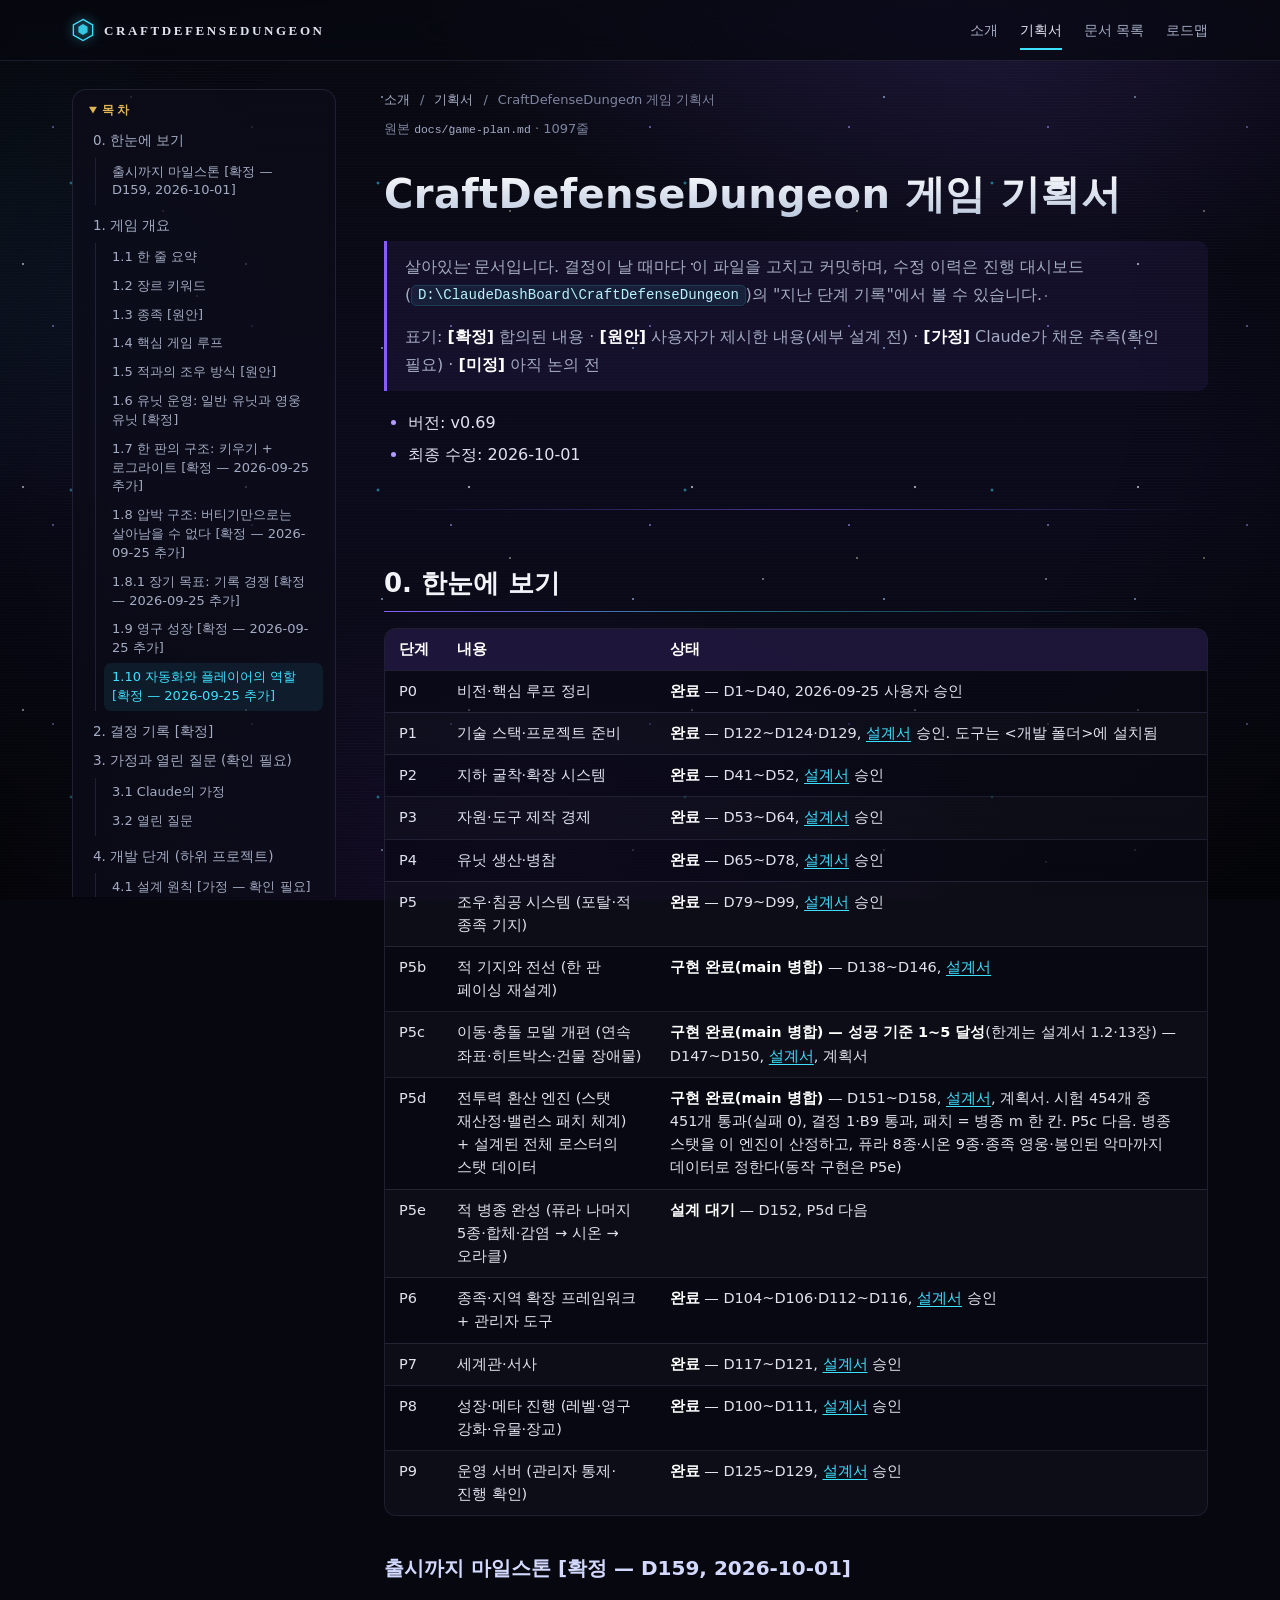
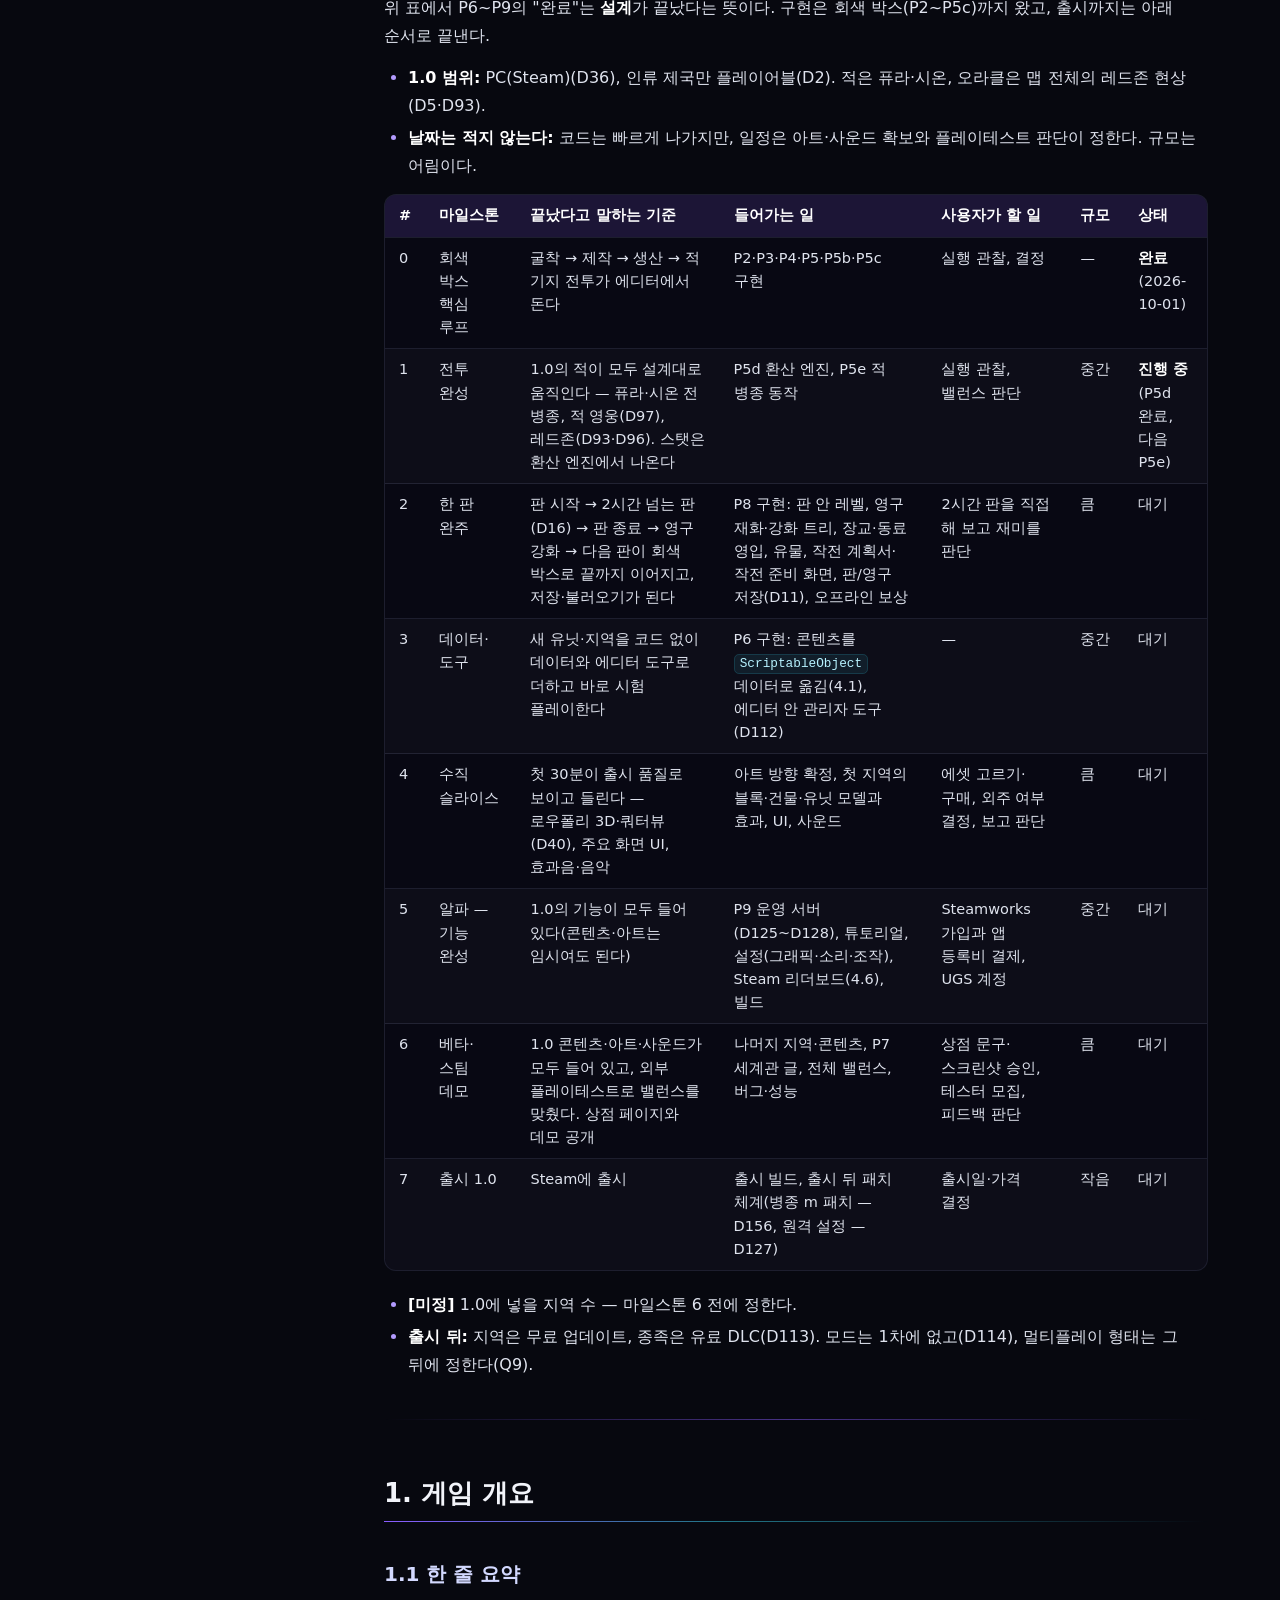
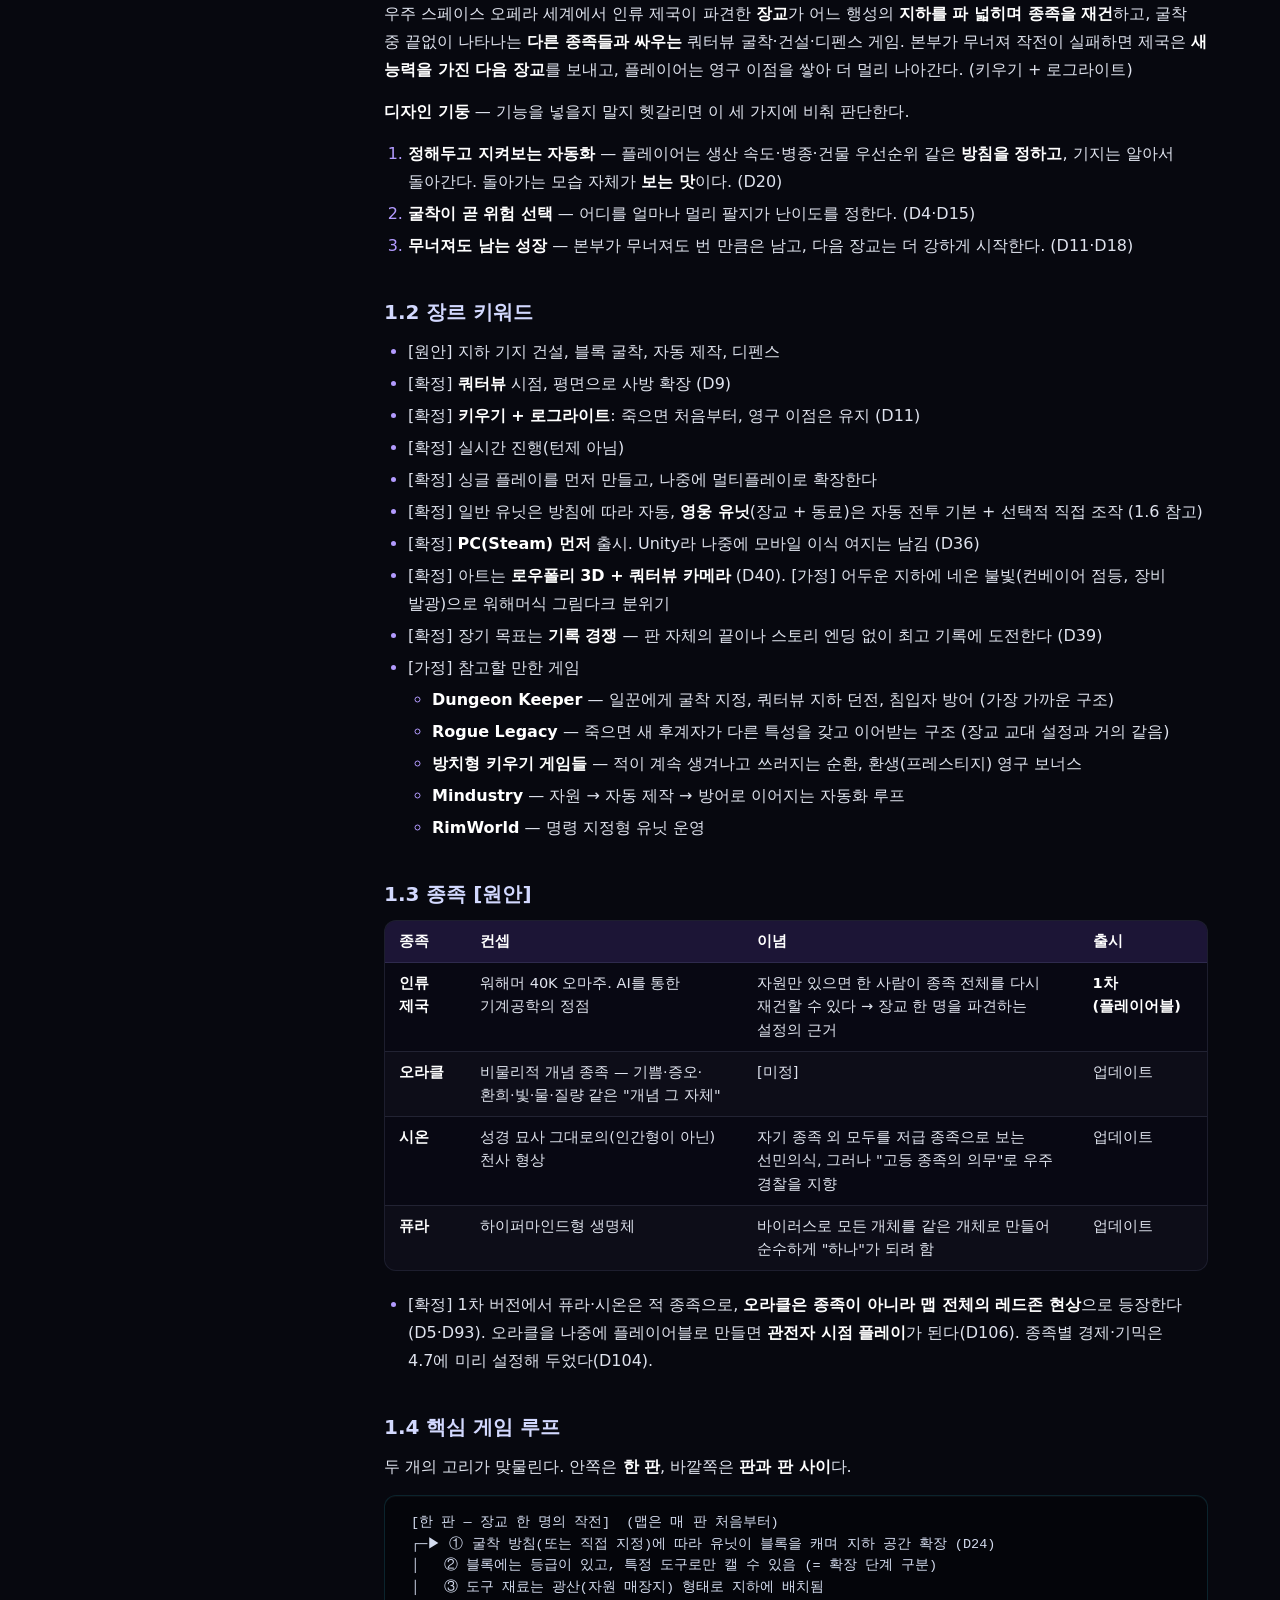
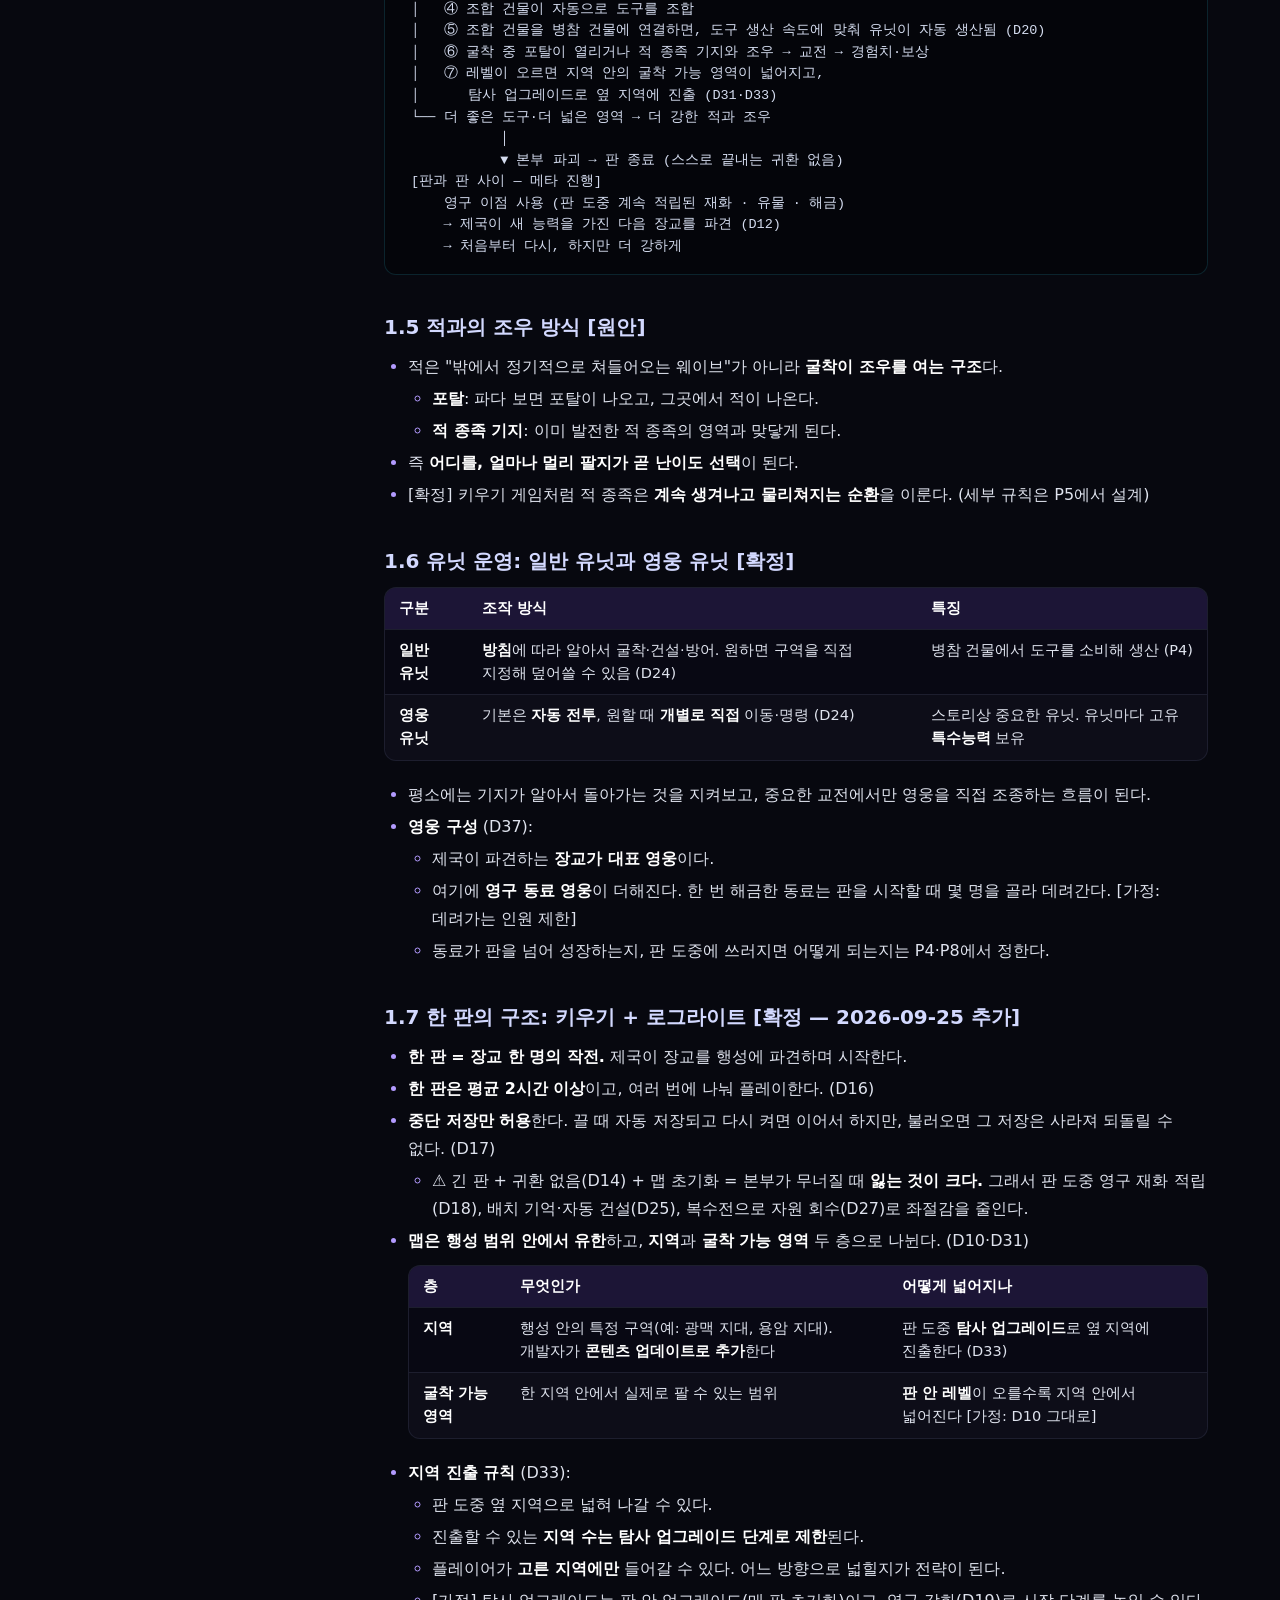
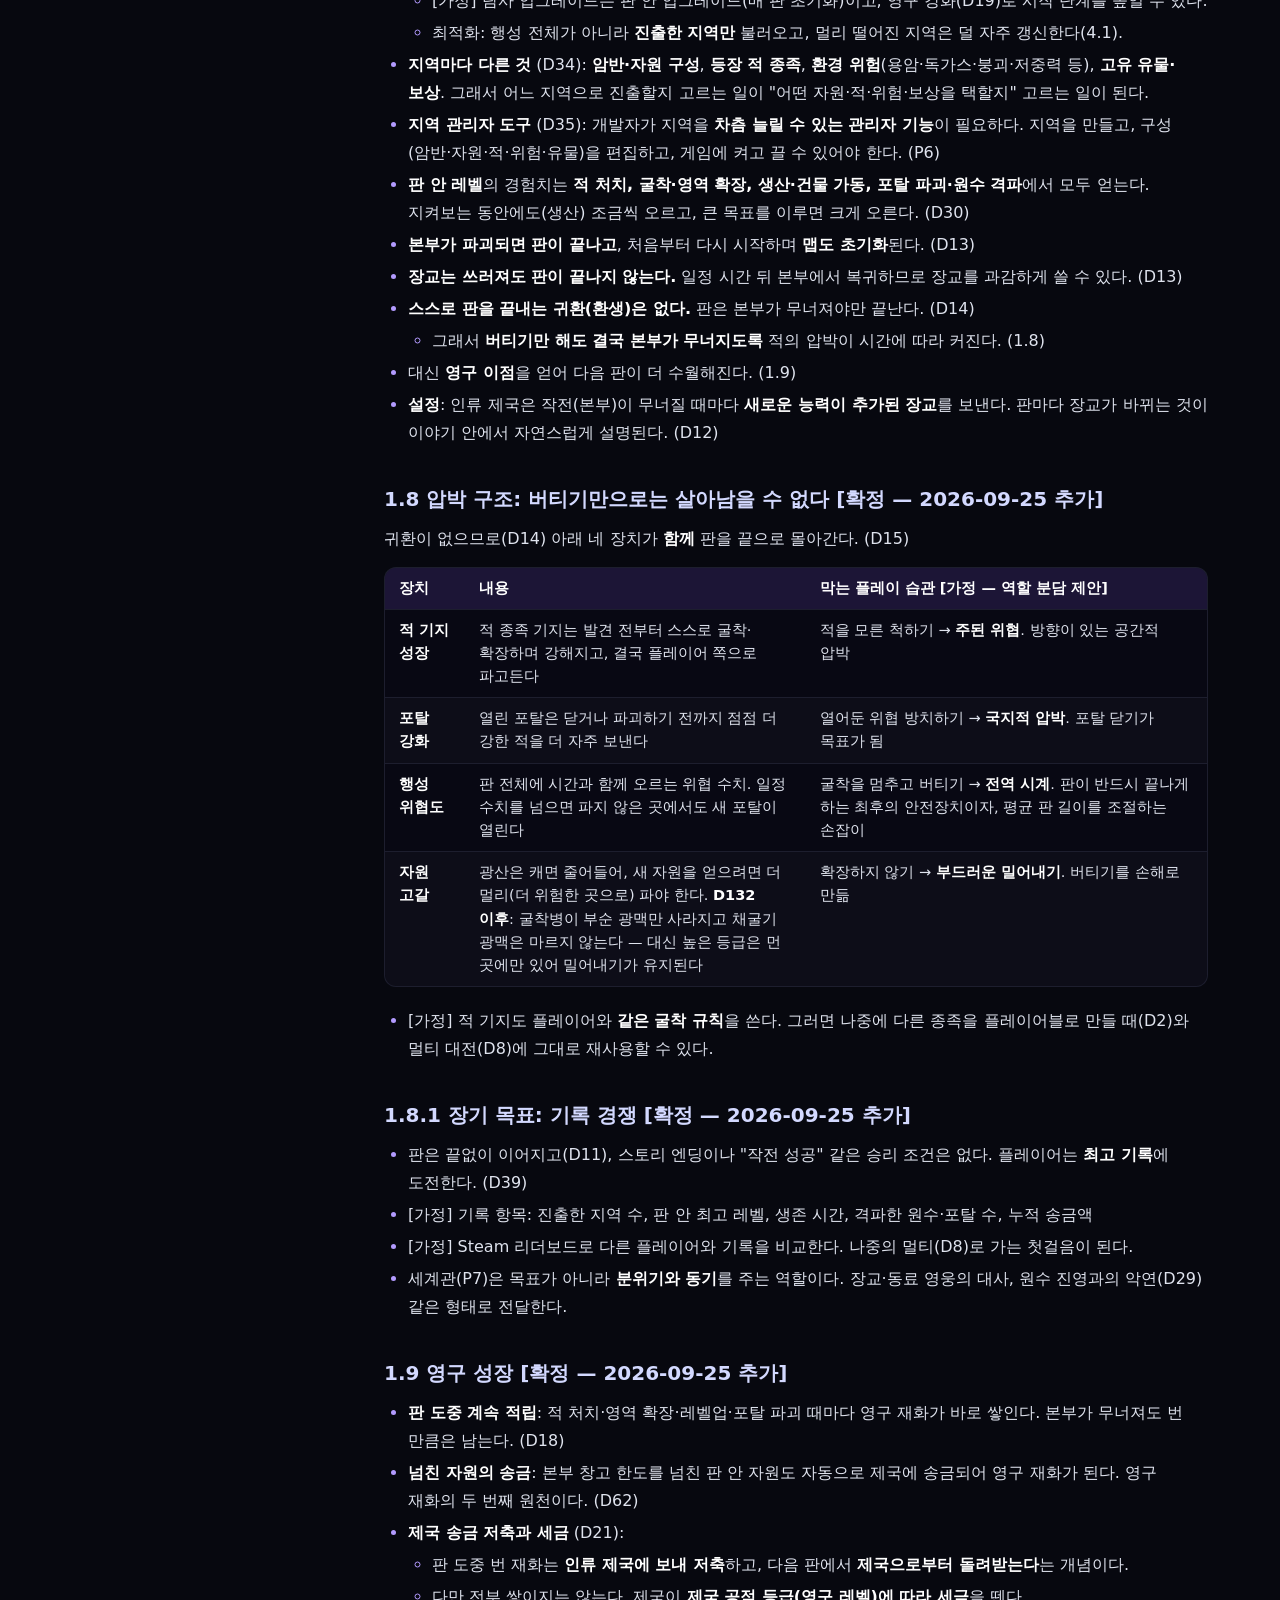
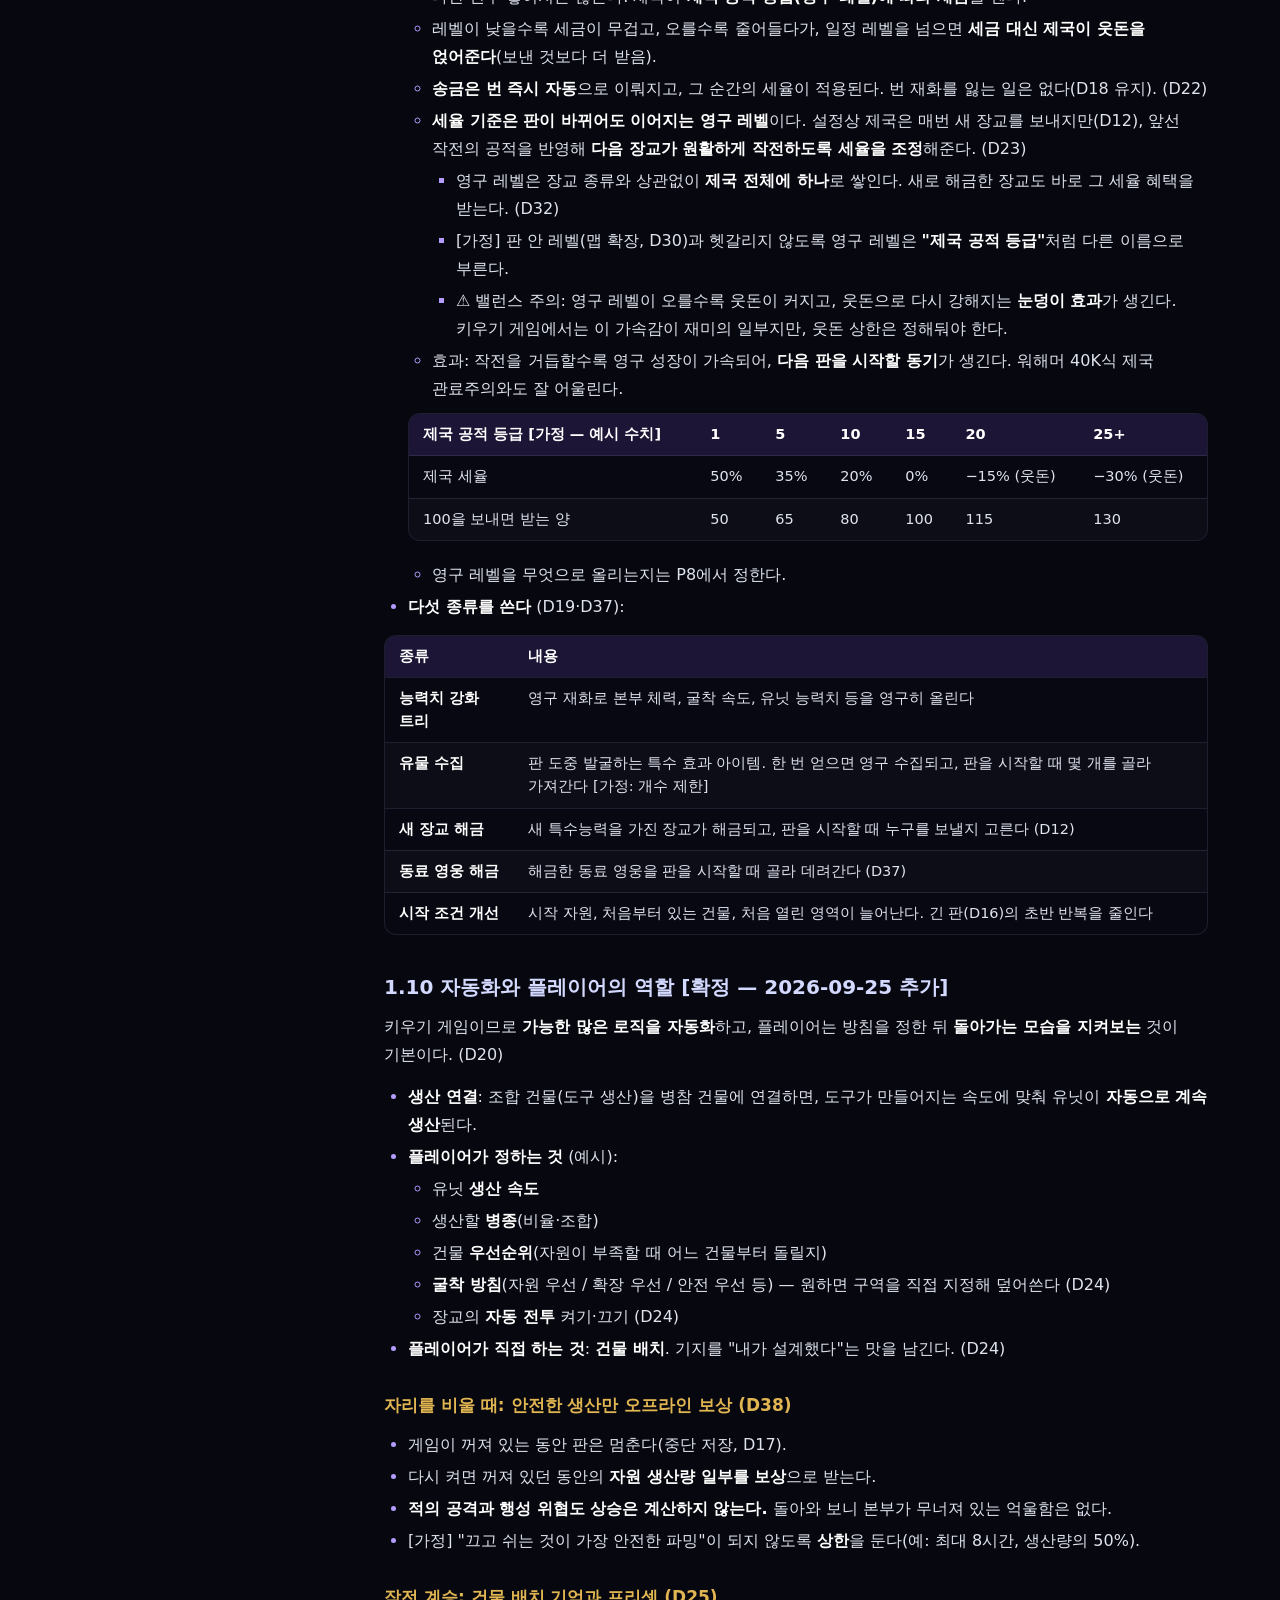
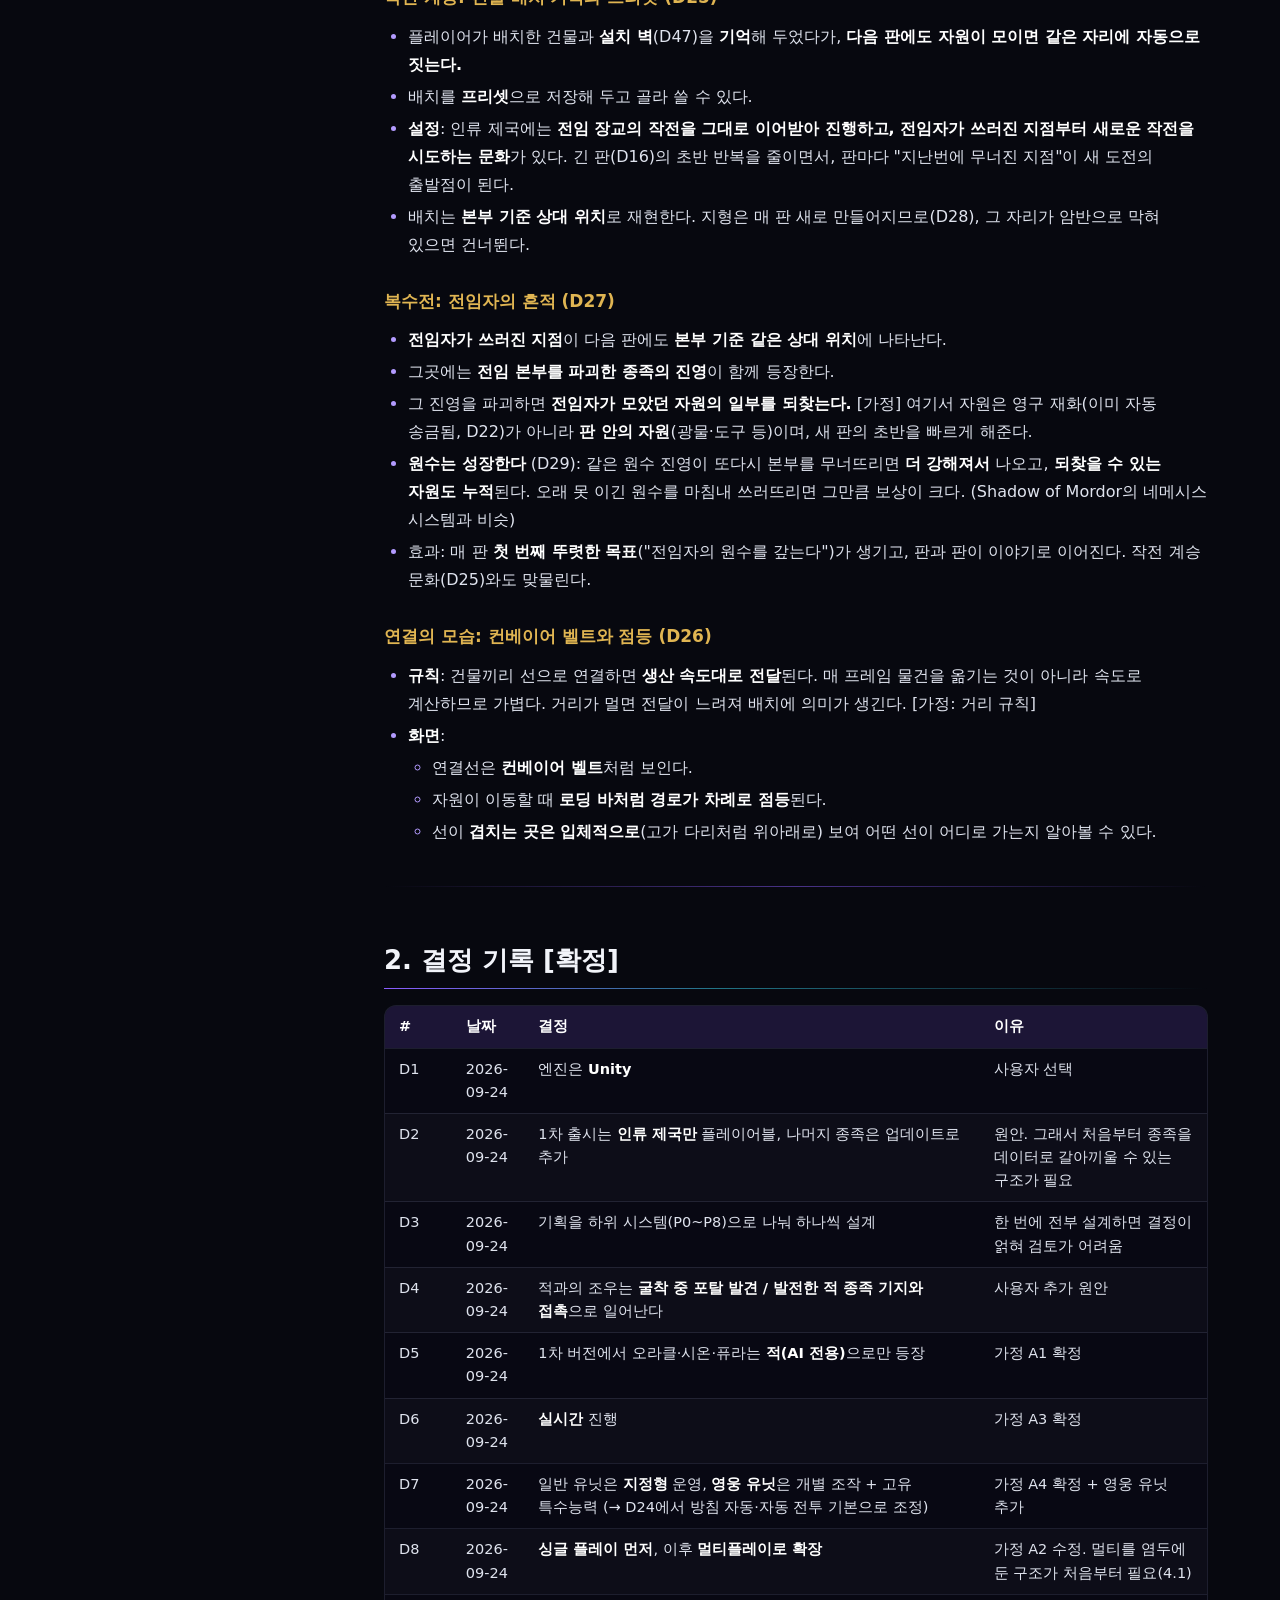
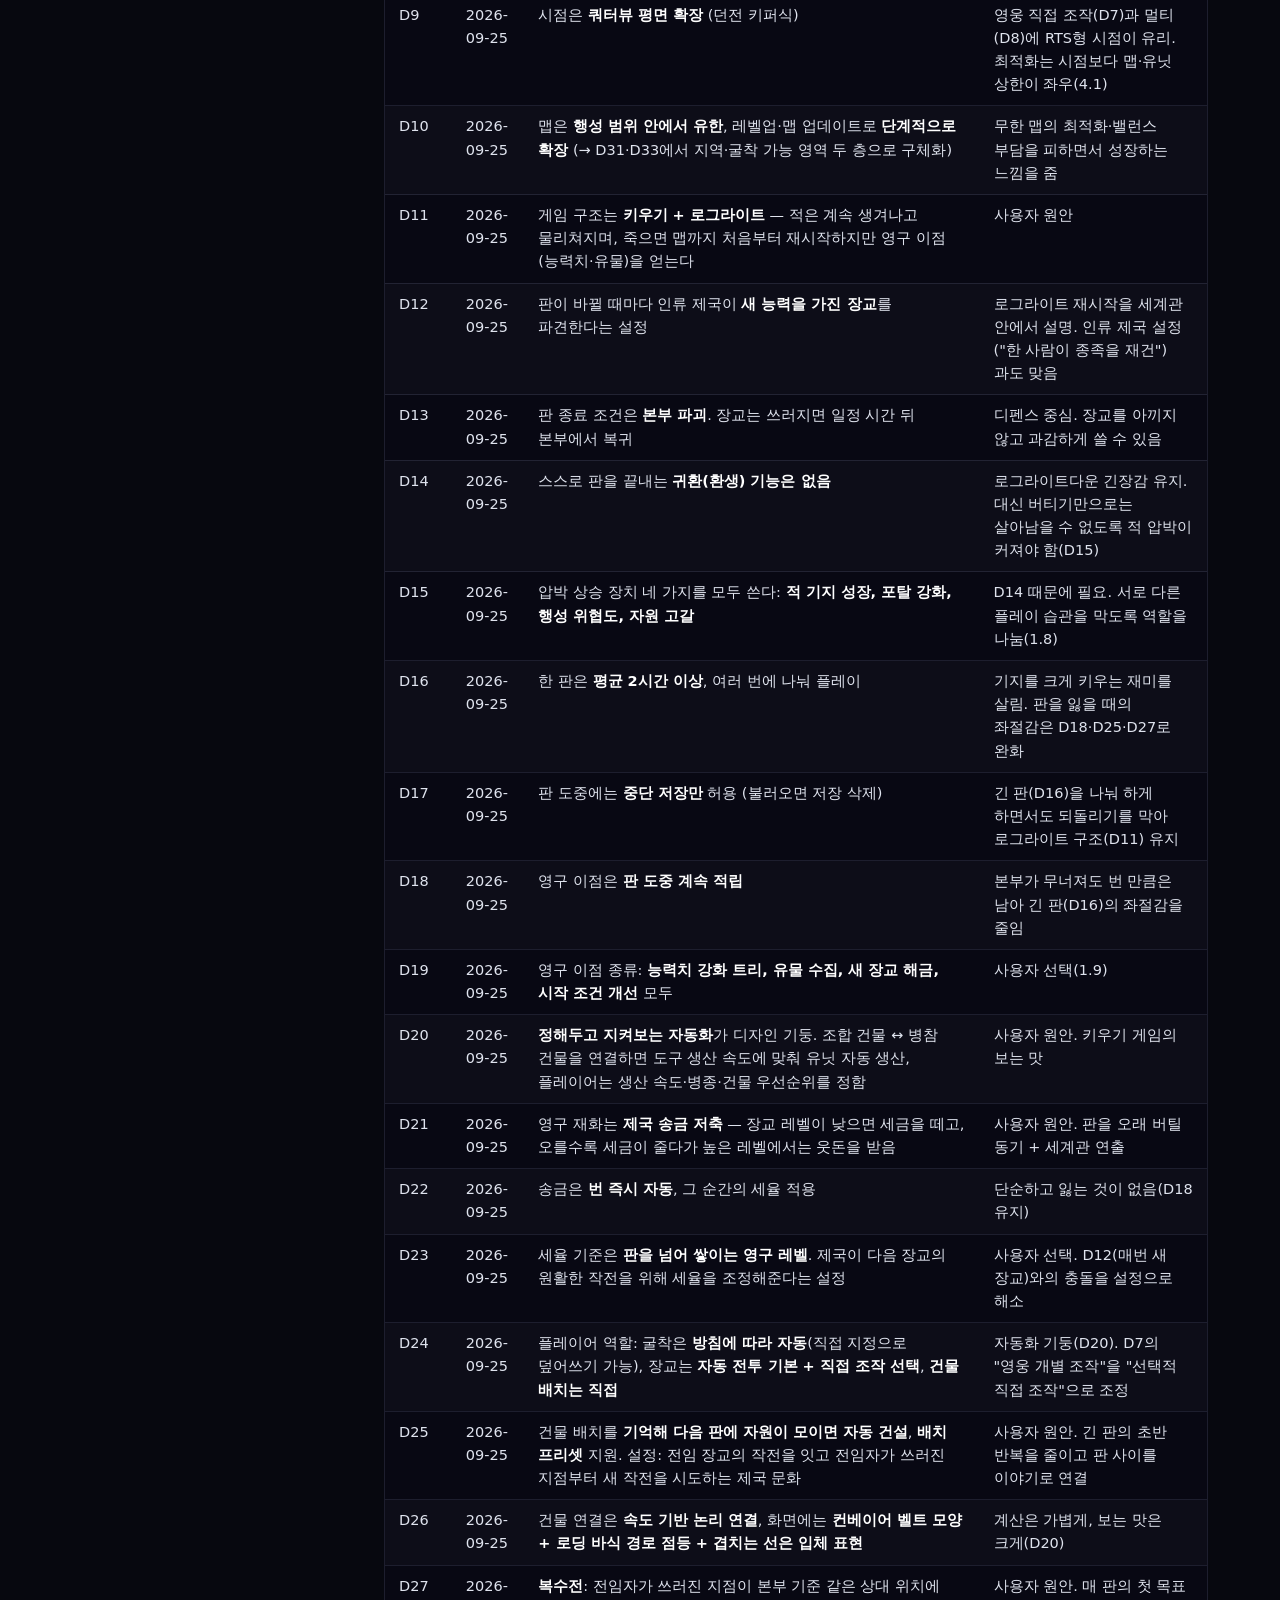
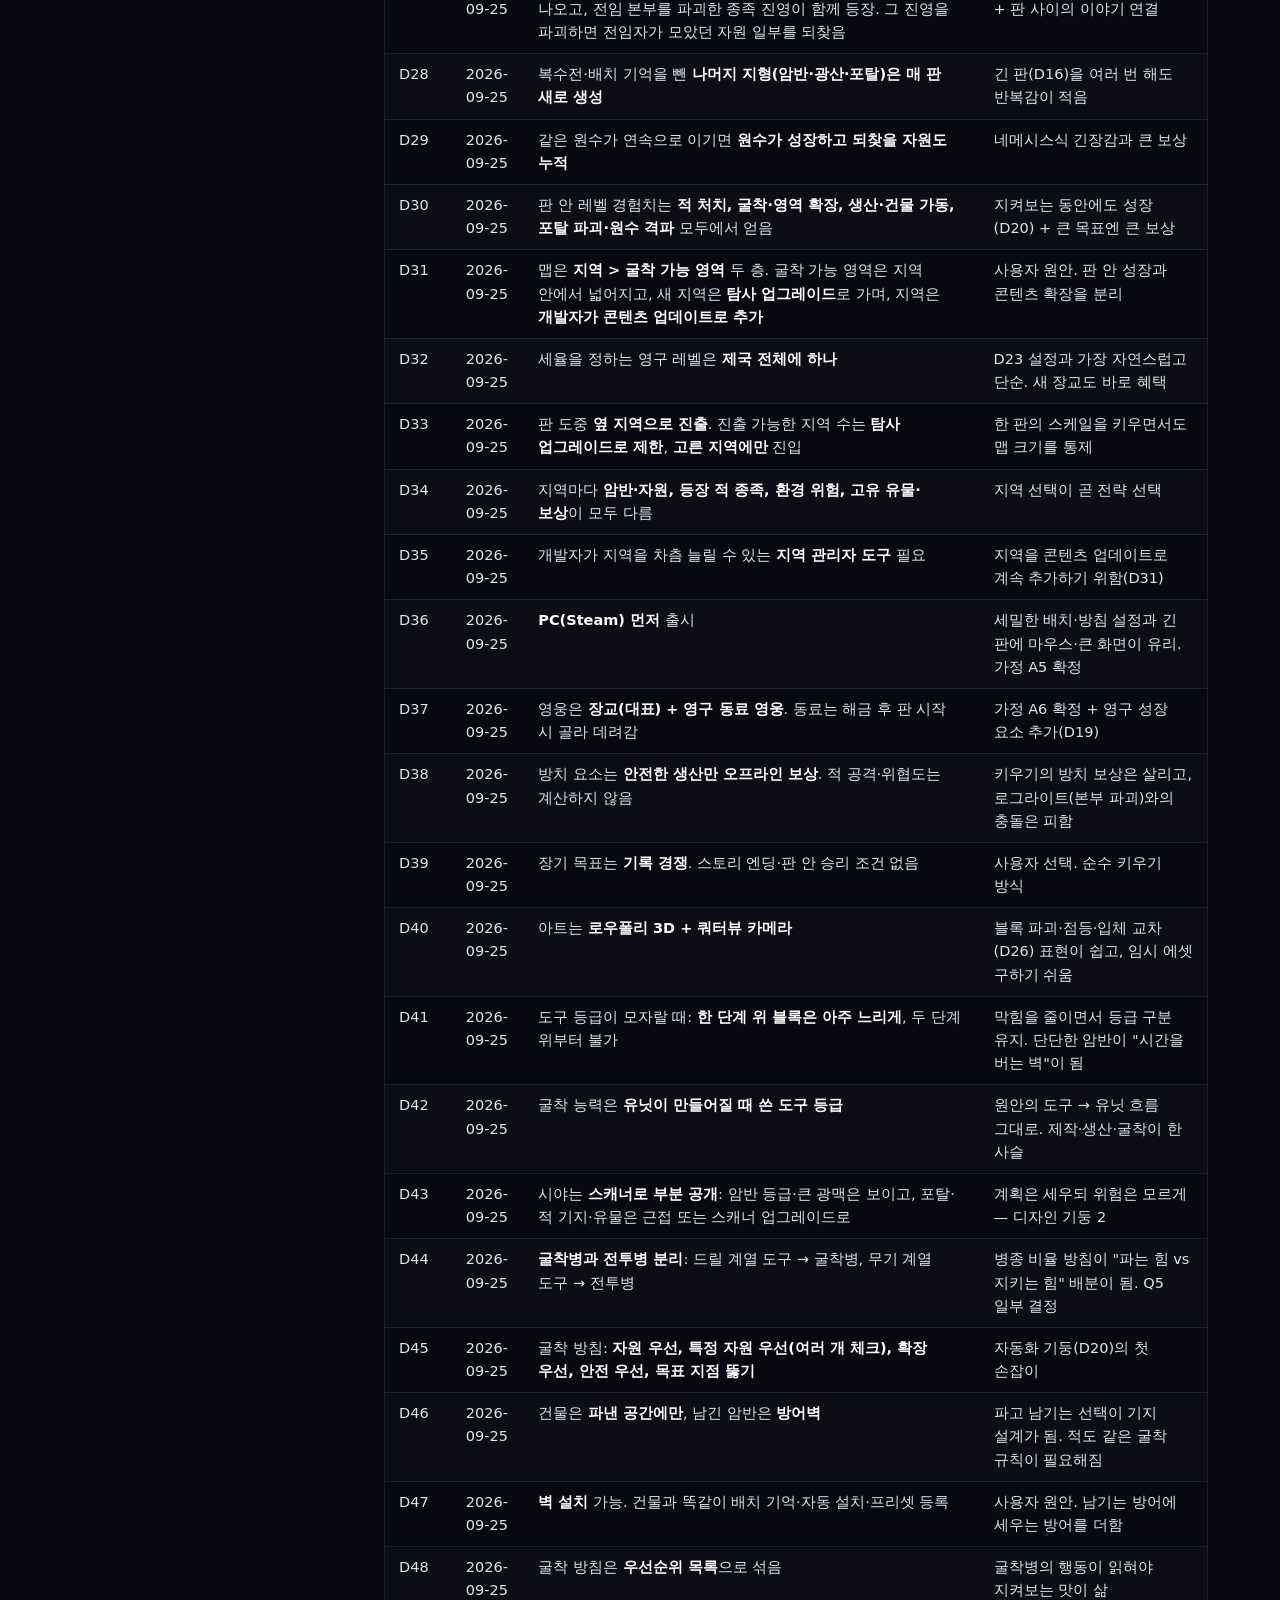
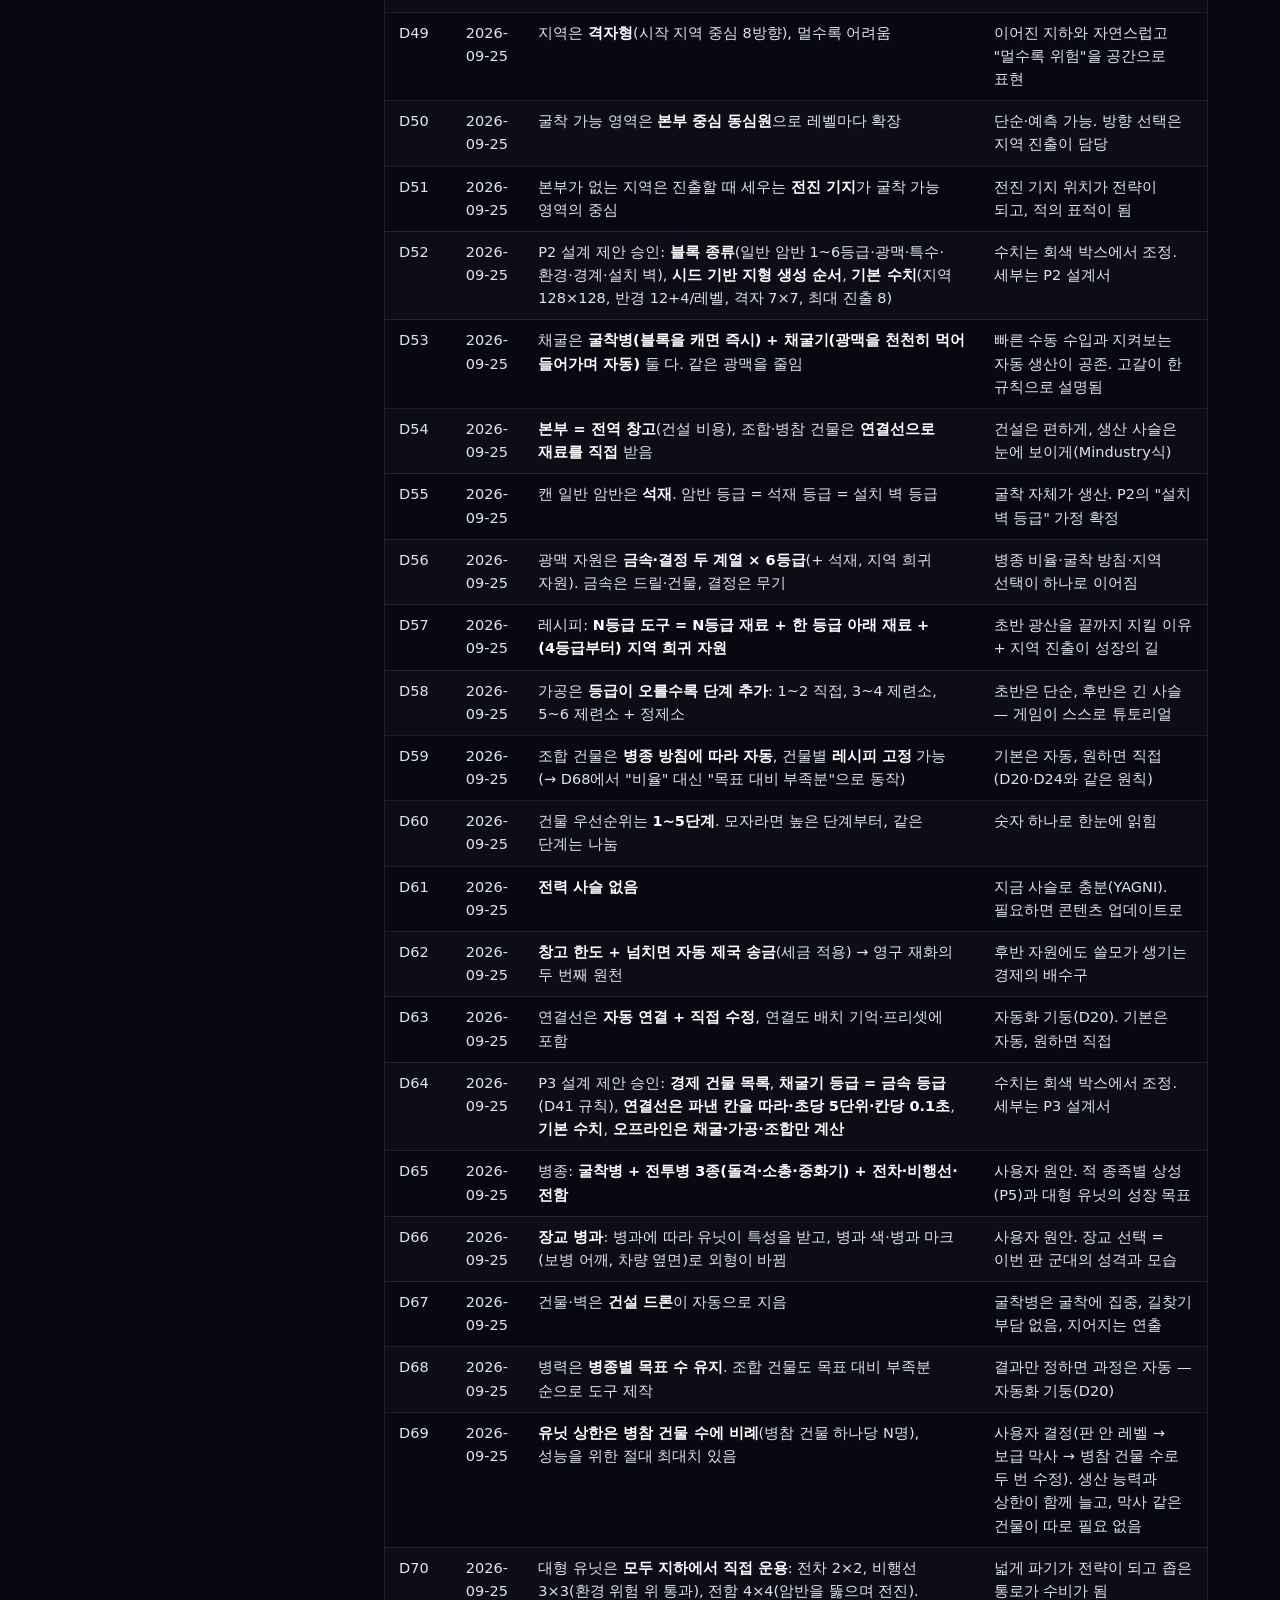
==== commit 741d84b0: "소개 사이트 갱신 — P5d 전투력 환산 엔진 구현 완료, 기획서 v0.69(출시까지 마일스톤), 시험 454개 - 병종 체력·공격·간격을 생산 비용에서 계산하는 환산 엔진(결정 " ====
--- a/docs/game-plan.html
+++ b/docs/game-plan.html
@@ -18,10 +18,10 @@
   </div>
 </header>
 <div class="wrap doc-layout">
-<aside class="doc-aside"><details class="toc" open><summary>목차</summary><nav aria-label="목차"><ol><li><a href="#0-한눈에-보기">0. 한눈에 보기</a></li><li><a href="#1-게임-개요">1. 게임 개요</a><ol><li><a href="#11-한-줄-요약">1.1 한 줄 요약</a></li><li><a href="#12-장르-키워드">1.2 장르 키워드</a></li><li><a href="#13-종족-원안">1.3 종족 [원안]</a></li><li><a href="#14-핵심-게임-루프">1.4 핵심 게임 루프</a></li><li><a href="#15-적과의-조우-방식-원안">1.5 적과의 조우 방식 [원안]</a></li><li><a href="#16-유닛-운영-일반-유닛과-영웅-유닛-확정">1.6 유닛 운영: 일반 유닛과 영웅 유닛 [확정]</a></li><li><a href="#17-한-판의-구조-키우기--로그라이트-확정--2026-09-25-추가">1.7 한 판의 구조: 키우기 + 로그라이트 [확정 — 2026-09-25 추가]</a></li><li><a href="#18-압박-구조-버티기만으로는-살아남을-수-없다-확정--2026-09-25-추가">1.8 압박 구조: 버티기만으로는 살아남을 수 없다 [확정 — 2026-09-25 추가]</a></li><li><a href="#181-장기-목표-기록-경쟁-확정--2026-09-25-추가">1.8.1 장기 목표: 기록 경쟁 [확정 — 2026-09-25 추가]</a></li><li><a href="#19-영구-성장-확정--2026-09-25-추가">1.9 영구 성장 [확정 — 2026-09-25 추가]</a></li><li><a href="#110-자동화와-플레이어의-역할-확정--2026-09-25-추가">1.10 자동화와 플레이어의 역할 [확정 — 2026-09-25 추가]</a></li></ol></li><li><a href="#2-결정-기록-확정">2. 결정 기록 [확정]</a></li><li><a href="#3-가정과-열린-질문-확인-필요">3. 가정과 열린 질문 (확인 필요)</a><ol><li><a href="#31-claude의-가정">3.1 Claude의 가정</a></li><li><a href="#32-열린-질문">3.2 열린 질문</a></li></ol></li><li><a href="#4-개발-단계-하위-프로젝트">4. 개발 단계 (하위 프로젝트)</a><ol><li><a href="#41-설계-원칙-가정--확인-필요">4.1 설계 원칙 [가정 — 확인 필요]</a></li><li><a href="#42-p2-지하-굴착확장-완료--설계서-승인">4.2 P2 지하 굴착·확장 [완료 — 설계서 승인]</a></li><li><a href="#43-p3-자원도구-제작-경제-완료--설계서-승인">4.3 P3 자원·도구 제작 경제 [완료 — 설계서 승인]</a></li><li><a href="#44-p4-유닛-생산병참-완료--설계서-승인">4.4 P4 유닛 생산·병참 [완료 — 설계서 승인]</a></li><li><a href="#45-p5-조우침공-완료--설계서-승인">4.5 P5 조우·침공 [완료 — 설계서 승인]</a></li><li><a href="#46-p8-성장메타-진행-완료--설계서-승인">4.6 P8 성장·메타 진행 [완료 — 설계서 승인]</a></li><li><a href="#47-p6-종족지역-확장-프레임워크--관리자-도구-완료--설계서-승인">4.7 P6 종족·지역 확장 프레임워크 + 관리자 도구 [완료 — 설계서 승인]</a></li><li><a href="#48-p7-세계관서사-완료--설계서-승인">4.8 P7 세계관·서사 [완료 — 설계서 승인]</a></li><li><a href="#49-p1-기술-스택프로젝트-준비-설계-중--2026-09-28-시작">4.9 P1 기술 스택·프로젝트 준비 [설계 중 — 2026-09-28 시작]</a></li></ol></li><li><a href="#5-개발-준비물-체크리스트">5. 개발 준비물 체크리스트</a></li><li><a href="#6-변경-이력">6. 변경 이력</a></li></ol></nav></details></aside>
+<aside class="doc-aside"><details class="toc" open><summary>목차</summary><nav aria-label="목차"><ol><li><a href="#0-한눈에-보기">0. 한눈에 보기</a><ol><li><a href="#출시까지-마일스톤-확정--d159-2026-10-01">출시까지 마일스톤 [확정 — D159, 2026-10-01]</a></li></ol></li><li><a href="#1-게임-개요">1. 게임 개요</a><ol><li><a href="#11-한-줄-요약">1.1 한 줄 요약</a></li><li><a href="#12-장르-키워드">1.2 장르 키워드</a></li><li><a href="#13-종족-원안">1.3 종족 [원안]</a></li><li><a href="#14-핵심-게임-루프">1.4 핵심 게임 루프</a></li><li><a href="#15-적과의-조우-방식-원안">1.5 적과의 조우 방식 [원안]</a></li><li><a href="#16-유닛-운영-일반-유닛과-영웅-유닛-확정">1.6 유닛 운영: 일반 유닛과 영웅 유닛 [확정]</a></li><li><a href="#17-한-판의-구조-키우기--로그라이트-확정--2026-09-25-추가">1.7 한 판의 구조: 키우기 + 로그라이트 [확정 — 2026-09-25 추가]</a></li><li><a href="#18-압박-구조-버티기만으로는-살아남을-수-없다-확정--2026-09-25-추가">1.8 압박 구조: 버티기만으로는 살아남을 수 없다 [확정 — 2026-09-25 추가]</a></li><li><a href="#181-장기-목표-기록-경쟁-확정--2026-09-25-추가">1.8.1 장기 목표: 기록 경쟁 [확정 — 2026-09-25 추가]</a></li><li><a href="#19-영구-성장-확정--2026-09-25-추가">1.9 영구 성장 [확정 — 2026-09-25 추가]</a></li><li><a href="#110-자동화와-플레이어의-역할-확정--2026-09-25-추가">1.10 자동화와 플레이어의 역할 [확정 — 2026-09-25 추가]</a></li></ol></li><li><a href="#2-결정-기록-확정">2. 결정 기록 [확정]</a></li><li><a href="#3-가정과-열린-질문-확인-필요">3. 가정과 열린 질문 (확인 필요)</a><ol><li><a href="#31-claude의-가정">3.1 Claude의 가정</a></li><li><a href="#32-열린-질문">3.2 열린 질문</a></li></ol></li><li><a href="#4-개발-단계-하위-프로젝트">4. 개발 단계 (하위 프로젝트)</a><ol><li><a href="#41-설계-원칙-가정--확인-필요">4.1 설계 원칙 [가정 — 확인 필요]</a></li><li><a href="#42-p2-지하-굴착확장-완료--설계서-승인">4.2 P2 지하 굴착·확장 [완료 — 설계서 승인]</a></li><li><a href="#43-p3-자원도구-제작-경제-완료--설계서-승인">4.3 P3 자원·도구 제작 경제 [완료 — 설계서 승인]</a></li><li><a href="#44-p4-유닛-생산병참-완료--설계서-승인">4.4 P4 유닛 생산·병참 [완료 — 설계서 승인]</a></li><li><a href="#45-p5-조우침공-완료--설계서-승인">4.5 P5 조우·침공 [완료 — 설계서 승인]</a></li><li><a href="#46-p8-성장메타-진행-완료--설계서-승인">4.6 P8 성장·메타 진행 [완료 — 설계서 승인]</a></li><li><a href="#47-p6-종족지역-확장-프레임워크--관리자-도구-완료--설계서-승인">4.7 P6 종족·지역 확장 프레임워크 + 관리자 도구 [완료 — 설계서 승인]</a></li><li><a href="#48-p7-세계관서사-완료--설계서-승인">4.8 P7 세계관·서사 [완료 — 설계서 승인]</a></li><li><a href="#49-p1-기술-스택프로젝트-준비-설계-중--2026-09-28-시작">4.9 P1 기술 스택·프로젝트 준비 [설계 중 — 2026-09-28 시작]</a></li></ol></li><li><a href="#5-개발-준비물-체크리스트">5. 개발 준비물 체크리스트</a></li><li><a href="#6-변경-이력">6. 변경 이력</a></li></ol></nav></details></aside>
 <main id="main" class="doc-main">
 <nav class="crumbs" aria-label="현재 위치"><a href="index.html">소개</a><span aria-hidden="true">/</span><a href="index.html#docs">기획서</a><span aria-hidden="true">/</span><span aria-current="page">CraftDefenseDungeon 게임 기획서</span></nav>
-<p class="doc-src">원본 <code>docs/game-plan.md</code> · 1063줄</p>
+<p class="doc-src">원본 <code>docs/game-plan.md</code> · 1097줄</p>
 <article class="md">
 <h1 id="craftdefensedungeon-게임-기획서">CraftDefenseDungeon 게임 기획서</h1>
 <blockquote>
@@ -29,8 +29,8 @@
 <p>표기: <strong>[확정]</strong> 합의된 내용 · <strong>[원안]</strong> 사용자가 제시한 내용(세부 설계 전) · <strong>[가정]</strong> Claude가 채운 추측(확인 필요) · <strong>[미정]</strong> 아직 논의 전</p>
 </blockquote>
 <ul>
-<li><p>버전: v0.64</p></li>
-<li><p>최종 수정: 2026-09-30</p></li>
+<li><p>버전: v0.69</p></li>
+<li><p>최종 수정: 2026-10-01</p></li>
 </ul>
 <hr>
 <h2 id="0-한눈에-보기">0. 한눈에 보기</h2>
@@ -43,14 +43,37 @@
 <tr><td>P3</td><td>자원·도구 제작 경제</td><td><strong>완료</strong> — D53~D64, <a href="specs/2026-09-25-p3-economy-design.html">설계서</a> 승인</td></tr>
 <tr><td>P4</td><td>유닛 생산·병참</td><td><strong>완료</strong> — D65~D78, <a href="specs/2026-09-25-p4-units-design.html">설계서</a> 승인</td></tr>
 <tr><td>P5</td><td>조우·침공 시스템 (포탈·적 종족 기지)</td><td><strong>완료</strong> — D79~D99, <a href="specs/2026-09-25-p5-encounters-design.html">설계서</a> 승인</td></tr>
-<tr><td>P5b</td><td>적 기지와 전선 (한 판 페이싱 재설계)</td><td><strong>구현 완료(병합 대기)</strong> — D138~D146, <a href="specs/2026-09-29-p5b-enemy-bases-design.html">설계서</a></td></tr>
-<tr><td>P5c</td><td>이동·충돌 모델 개편 (연속 좌표·히트박스·건물 장애물)</td><td><strong>구현 완료(병합 대기) — 성공 기준 1~5 달성</strong>(한계는 설계서 1.2·13장) — D147~D150, <a href="specs/2026-09-29-p5c-movement-collision-design.html">설계서</a>, 계획서</td></tr>
-<tr><td>P5d</td><td>전투력 환산 엔진 (스탯 재산정·밸런스 패치 체계)</td><td><strong>설계 대기</strong> — D151 [원안], P5c 다음</td></tr>
+<tr><td>P5b</td><td>적 기지와 전선 (한 판 페이싱 재설계)</td><td><strong>구현 완료(main 병합)</strong> — D138~D146, <a href="specs/2026-09-29-p5b-enemy-bases-design.html">설계서</a></td></tr>
+<tr><td>P5c</td><td>이동·충돌 모델 개편 (연속 좌표·히트박스·건물 장애물)</td><td><strong>구현 완료(main 병합) — 성공 기준 1~5 달성</strong>(한계는 설계서 1.2·13장) — D147~D150, <a href="specs/2026-09-29-p5c-movement-collision-design.html">설계서</a>, 계획서</td></tr>
+<tr><td>P5d</td><td>전투력 환산 엔진 (스탯 재산정·밸런스 패치 체계) + 설계된 전체 로스터의 스탯 데이터</td><td><strong>구현 완료(main 병합)</strong> — D151~D158, <a href="specs/2026-10-01-p5d-combat-power-engine-design.html">설계서</a>, 계획서. 시험 454개 중 451개 통과(실패 0), 결정 1·B9 통과, 패치 = 병종 m 한 칸. P5c 다음. 병종 스탯을 이 엔진이 산정하고, 퓨라 8종·시온 9종·종족 영웅·봉인된 악마까지 데이터로 정한다(동작 구현은 P5e)</td></tr>
+<tr><td>P5e</td><td>적 병종 완성 (퓨라 나머지 5종·합체·감염 → 시온 → 오라클)</td><td><strong>설계 대기</strong> — D152, P5d 다음</td></tr>
 <tr><td>P6</td><td>종족·지역 확장 프레임워크 + 관리자 도구</td><td><strong>완료</strong> — D104~D106·D112~D116, <a href="specs/2026-09-26-p6-extension-design.html">설계서</a> 승인</td></tr>
 <tr><td>P7</td><td>세계관·서사</td><td><strong>완료</strong> — D117~D121, <a href="specs/2026-09-28-p7-lore-design.html">설계서</a> 승인</td></tr>
 <tr><td>P8</td><td>성장·메타 진행 (레벨·영구 강화·유물·장교)</td><td><strong>완료</strong> — D100~D111, <a href="specs/2026-09-26-p8-progression-design.html">설계서</a> 승인</td></tr>
 <tr><td>P9</td><td>운영 서버 (관리자 통제·진행 확인)</td><td><strong>완료</strong> — D125~D129, <a href="specs/2026-09-28-p1-p9-setup-liveops-design.html">설계서</a> 승인</td></tr>
 </tbody></table></div>
+<h3 id="출시까지-마일스톤-확정--d159-2026-10-01">출시까지 마일스톤 [확정 — D159, 2026-10-01]</h3>
+<p>위 표에서 P6~P9의 &quot;완료&quot;는 <strong>설계</strong>가 끝났다는 뜻이다. 구현은 회색 박스(P2~P5c)까지 왔고, 출시까지는 아래 순서로 끝낸다.</p>
+<ul>
+<li><p><strong>1.0 범위:</strong> PC(Steam)(D36), 인류 제국만 플레이어블(D2). 적은 퓨라·시온, 오라클은 맵 전체의 레드존 현상(D5·D93).</p></li>
+<li><p><strong>날짜는 적지 않는다:</strong> 코드는 빠르게 나가지만, 일정은 아트·사운드 확보와 플레이테스트 판단이 정한다. 규모는 어림이다.</p></li>
+</ul>
+<div class="table-wrap" tabindex="0" role="region" aria-label="표"><table>
+<thead><tr><th scope="col">#</th><th scope="col">마일스톤</th><th scope="col">끝났다고 말하는 기준</th><th scope="col">들어가는 일</th><th scope="col">사용자가 할 일</th><th scope="col">규모</th><th scope="col">상태</th></tr></thead>
+<tbody>
+<tr><td>0</td><td>회색 박스 핵심 루프</td><td>굴착 → 제작 → 생산 → 적 기지 전투가 에디터에서 돈다</td><td>P2·P3·P4·P5·P5b·P5c 구현</td><td>실행 관찰, 결정</td><td>—</td><td><strong>완료</strong> (2026-10-01)</td></tr>
+<tr><td>1</td><td>전투 완성</td><td>1.0의 적이 모두 설계대로 움직인다 — 퓨라·시온 전 병종, 적 영웅(D97), 레드존(D93·D96). 스탯은 환산 엔진에서 나온다</td><td>P5d 환산 엔진, P5e 적 병종 동작</td><td>실행 관찰, 밸런스 판단</td><td>중간</td><td><strong>진행 중</strong> (P5d 완료, 다음 P5e)</td></tr>
+<tr><td>2</td><td>한 판 완주</td><td>판 시작 → 2시간 넘는 판(D16) → 판 종료 → 영구 강화 → 다음 판이 회색 박스로 끝까지 이어지고, 저장·불러오기가 된다</td><td>P8 구현: 판 안 레벨, 영구 재화·강화 트리, 장교·동료 영입, 유물, 작전 계획서·작전 준비 화면, 판/영구 저장(D11), 오프라인 보상</td><td>2시간 판을 직접 해 보고 재미를 판단</td><td>큼</td><td>대기</td></tr>
+<tr><td>3</td><td>데이터·도구</td><td>새 유닛·지역을 코드 없이 데이터와 에디터 도구로 더하고 바로 시험 플레이한다</td><td>P6 구현: 콘텐츠를 <code>ScriptableObject</code> 데이터로 옮김(4.1), 에디터 안 관리자 도구(D112)</td><td>—</td><td>중간</td><td>대기</td></tr>
+<tr><td>4</td><td>수직 슬라이스</td><td>첫 30분이 출시 품질로 보이고 들린다 — 로우폴리 3D·쿼터뷰(D40), 주요 화면 UI, 효과음·음악</td><td>아트 방향 확정, 첫 지역의 블록·건물·유닛 모델과 효과, UI, 사운드</td><td>에셋 고르기·구매, 외주 여부 결정, 보고 판단</td><td>큼</td><td>대기</td></tr>
+<tr><td>5</td><td>알파 — 기능 완성</td><td>1.0의 기능이 모두 들어 있다(콘텐츠·아트는 임시여도 된다)</td><td>P9 운영 서버(D125~D128), 튜토리얼, 설정(그래픽·소리·조작), Steam 리더보드(4.6), 빌드</td><td>Steamworks 가입과 앱 등록비 결제, UGS 계정</td><td>중간</td><td>대기</td></tr>
+<tr><td>6</td><td>베타·스팀 데모</td><td>1.0 콘텐츠·아트·사운드가 모두 들어 있고, 외부 플레이테스트로 밸런스를 맞췄다. 상점 페이지와 데모 공개</td><td>나머지 지역·콘텐츠, P7 세계관 글, 전체 밸런스, 버그·성능</td><td>상점 문구·스크린샷 승인, 테스터 모집, 피드백 판단</td><td>큼</td><td>대기</td></tr>
+<tr><td>7</td><td>출시 1.0</td><td>Steam에 출시</td><td>출시 빌드, 출시 뒤 패치 체계(병종 m 패치 — D156, 원격 설정 — D127)</td><td>출시일·가격 결정</td><td>작음</td><td>대기</td></tr>
+</tbody></table></div>
+<ul>
+<li><p><strong>[미정]</strong> 1.0에 넣을 지역 수 — 마일스톤 6 전에 정한다.</p></li>
+<li><p><strong>출시 뒤:</strong> 지역은 무료 업데이트, 종족은 유료 DLC(D113). 모드는 1차에 없고(D114), 멀티플레이 형태는 그 뒤에 정한다(Q9).</p></li>
+</ul>
 <hr>
 <h2 id="1-게임-개요">1. 게임 개요</h2>
 <h3 id="11-한-줄-요약">1.1 한 줄 요약</h3>
@@ -431,7 +454,15 @@
 <tr><td>D148</td><td>2026-09-29</td><td><strong>이동은 칸이 아니라 연속 좌표·히트박스 기준</strong> — 칸은 블록(지형)과 길 찾기 지도를 위한 단위. 유닛은 히트박스를 줄여 서로 겹치지 않게 한다(D133·D134의 &quot;칸당 한 몸&quot;을 대체). 좁은 굴에서 유닛이 서로 막는 병목이 이유. 구체화는 P5c 설계서: 고정소수점(1칸=256), 원 히트박스, 칸 지도는 길 찾기 전용</td><td>사용자 선택(A안, P5b 실행 관찰)</td></tr>
 <tr><td>D149</td><td>2026-09-29</td><td><strong>히트박스는 원이고 지름은 실제 크기에 비례해 압축한다</strong> — 소총병·돌격병·굴착병 0.25칸, 중화기병 0.3, 전차 0.5, 비행선 0.75, 전함 0.9, 소형 감염체 0.2, 가시 감염체 0.3, 굴착체 0.4. 큰 유닛도 1칸 굴을 지나므로 <strong>D70</strong>(&quot;큰 유닛은 크기만큼 넓은 길&quot;)을 대체한다</td><td>사용자 선택</td></tr>
 <tr><td>D150</td><td>2026-09-29</td><td><strong>밀어내기 규칙</strong> — 쉬는 같은 편은 지나가는 동료에게 밀리고, 싸우는·재무장·굴착 중인 몸은 버티며, 적과는 안 밀고 닿으면 걸어온 쪽이 멈춘다. 겹침은 반지름의 20%까지 허용해 검사한다. 범위 공격 반경은 지름에 맞춰 줄이고(중화기 1·전차 0.5·비행선 1.5·전함 1), 근접은 몸이 닿는 거리</td><td>사용자 선택(&quot;비켜 준다&quot;)</td></tr>
-<tr><td>D151</td><td>2026-09-29</td><td><strong>(예고) 전투력 환산 엔진</strong> — 발사 간격은 병종마다 0.7~1.5초, 초당 화력은 생산 비용에 비례하고, 환산 엔진이 병종별 전투력·체력·1발 피해를 산정하며 밸런스 패치는 엔진 값(전투력 배수)을 올리고 내려서 한다. 보병은 전차·비행선보다 확연히 약하게, 퓨라 등 다른 종족도 같은 규칙. <strong>별도 설계서(P5d)</strong> — P5c는 스탯을 바꾸지 않는다 [원안]</td><td>사용자 요청(P5c 설계 중)</td></tr>
+<tr><td>D151</td><td>2026-09-29</td><td><strong>(예고) 전투력 환산 엔진</strong> — 발사 간격은 병종마다 0.7~1.5초, 초당 화력은 생산 비용에 비례하고, 환산 엔진이 병종별 전투력·체력·1발 피해를 산정하며 밸런스 패치는 엔진 값(전투력 배수)을 올리고 내려서 한다. 보병은 전차·비행선보다 확연히 약하게, 퓨라 등 다른 종족도 같은 규칙. <strong>별도 설계서(P5d)</strong> — P5c는 스탯을 바꾸지 않는다 [원안 — D153~D158로 구체화]</td><td>사용자 요청(P5c 설계 중)</td></tr>
+<tr><td>D152</td><td>2026-10-01</td><td><strong>P5d의 범위 = 환산 엔진 + 설계된 전체 로스터의 스탯 데이터, 적 병종 동작 구현은 새 단계 P5e로 분리</strong> [확정] — 환산 엔진은 인류 제국 7종은 물론 퓨라 8종(소형·감염 굴착체·산성·버프·거대·비행 감염체·거대 숙주·군단급)·시온 9종(제사장·성전 수호자·성기사·창기병·빛의 궁수·날개 천사·수호 천사·쇄석 천사·심판자)·종족 영웅·봉인된 악마의 스탯을 같은 규칙으로 산정해 데이터로 남긴다(동작 없음). 합체·감염·제단·강림·오라클 레드존 같은 동작과 병종 추가 구현은 <strong>P5e 적 병종 완성</strong>(퓨라 나머지 5종·합체·감염 → 시온 → 오라클)에서 한다. 배경: P5·P5b 구현이 퓨라 3종(소형·가시[=산성]·굴착체)만 넣고 나머지를 &quot;다음 종족 계획&quot;으로 미뤘는데 그 계획에 단계가 배정돼 있지 않았다</td><td>사용자 지적(&quot;적 병종이 다 안 들어간 것 같다&quot;)과 선택(1번, 2026-10-01)</td></tr>
+<tr><td>D153</td><td>2026-10-01</td><td><strong>전투력 환산 엔진 규칙</strong> [확정] — 단위는 전투력 예산 BP(소총병 1명 = 100). 환산수 N = 값 × 효율 K × √m(소총병 몇 명 몫), 전투력 = 체력 × 초당 화력 = 700·N². 초당 화력은 값 × 화력 몫 f에 비례한다(f 기본 100 — D151 그대로. 예외는 이유와 함께: 중화기병 80·전차 70·전함 60·굴착체 30·비행선 50·소형 감염체 165). 효율 K(근접 1650·사거리 ±50‰/칸·기동 ±25‰/틱·공중 950·굴착 900·범위 세금·특수 몫)는 체력으로 간다. 간격은 역할 기본(보병·퓨라 20틱, 대형 30틱 — 14~30). 1발은 명목값에 가장 가까운 정수이고 체력이 반올림을 흡수한다(곱 우선). 엔진은 유형 중립(상성은 전투 중 피해표가). 순수 정수, 병종 표 정적 초기화 때 한 번</td><td>P5d 설계서 2·5장, 사용자 확정(2026-10-01 &quot;권고대로&quot;)</td></tr>
+<tr><td>D154</td><td>2026-10-01</td><td><strong>값 입력 = 칸 가격</strong> [확정] — 1칸 보병 100 BP, 3칸 이상 칸당 250 BP(전차 750·비행선 1250·전함 2500). 레시피 원석 환산은 읽기 전용 정렬 검사(전차·전함 ±3%, 비행선은 예외 표시). 퓨라는 생체질량 10 = 30.3 BP(소형 감염체 앵커에서 역산). 값은 엔진 표에 동결하고 신선도 시험이 원본과 대조한다 — 경제 패치가 전투 스탯을 조용히 바꾸지 못한다</td><td>P5d 설계서 6장</td></tr>
+<tr><td>D155</td><td>2026-10-01</td><td><strong>균형 기준</strong> [확정] — &quot;보병은 전차·비행선보다 확연히 약하게&quot;는 교환 창(실제 전투 측정)의 개체 환산수로 잰다: 전차 ≥ 보병 최강(중화기병 포함) × 3, 비행선 ≥ × 5. 앵커 소총병 70/10/20·소형 감염체 30/5/20은 영구 고정, 가시·굴착체는 소총병 처치 발수(6발·12발 이하)와 초당 화력을 지킨다. B9: 10~20분 + 소총병 손실 ≤ 3 + 닫힌 식 ±1.5분 + 구성 무관 하한(같은 값 부대 핵 함락 ≥ 10분, 칸당 구조물 화력 ≤ 소총병의 2배). <strong>T3 관문(계획 검토 때 사용자 &quot;권고로&quot;):</strong> 범위 공격 세금 몸당 100‰(초기 50 — 비행선이 값의 5.2배로 튀었다), 전차 간격 26(1발 69 — 1등급 소총병 70을 한 방에 못 쓰러뜨림). 구현 결과 1.0칸 교환 창 전차 10·비행선 35·전함 59명 몫, 전차 ÷ 보병 최강 7.1~8.0배, 비행선 14.4~25.5배</td><td>P5d 설계서 7·9장</td></tr>
+<tr><td>D156</td><td>2026-10-01</td><td><strong>밸런스 패치 = 병종당 힘 배수 m 하나</strong> [확정] — m은 전투력 배수(체력·화력 각 √m), 500~2000, 앵커는 고정. 값(칸·생산 초·재료)은 패치가 움직이지 않고 리포트의 값 효율 열로 괴리만 보인다. 절차: 표 한 칸 → 엔진 → 리포트 표 → 시험 → 골든 갱신 → 커밋(사용자는 코드를 쓰지 않는다)</td><td>P5d 설계서 8장</td></tr>
+<tr><td>D157</td><td>2026-10-01</td><td><strong>검증과 이행</strong> [확정] — 종료 게이트는 정수 불변식·골든·행 완전성·B9뿐이고 교환 창은 보고서(Explicit)다. 모든 병종을 현행 값 pin으로 먼저 연결해 값 불변 관문을 지난 뒤 묶음별로 pin을 푼다(보병·퓨라 → 대형). 대형 3종 간격(30틱)은 이번에 바꾸고, 체력·화력 재스케일은 마지막 별도 커밋으로 하며 폭은 그림자 보고서 승인 관문에서 정한다. <strong>구현 결과:</strong> 간격은 전차 26·비행선·전함 30(T3 관문), 재스케일은 T5 커밋 하나(되돌리면 간격만 바꾼 T4 상태). 패치 시연(전차 m 1100)에서 1발이 한 방 임계(소총병 70)를 넘으면 교환 창이 계단처럼 뛴다는 것을 확인 — 패치 때 보고서 1발 임계 절을 본다</td><td>P5d 설계서 9·10장</td></tr>
+<tr><td>D158</td><td>2026-10-01</td><td><strong>로스터 데이터</strong> [확정] — <code>UnitKind</code>에 아직 없는 병종(퓨라 5종 + 영웅 3, 시온 9종 + 강림 영웅 3, 봉인된 악마 4 + 파리 떼, 오라클 화신 3 — 28행)은 데이터 행(입력 + 산정값)으로만 남긴다. 종족 어댑터는 엔진 밖에 둔다: 퓨라 합체 = 재료 값의 합, 시온 = 칸 가격, 영웅·악마·화신 = 등장 규칙에서 끌어온 값 [가정]. P5e가 병종을 구현할 때 이 행을 옮긴다</td><td>P5d 설계서 6.5·7.2장</td></tr>
+<tr><td>D159</td><td>2026-10-01</td><td><strong>출시까지 마일스톤 0~7</strong> [확정] — 회색 박스 핵심 루프(완료) → 전투 완성(P5d·P5e) → 한 판 완주(P8) → 데이터·도구(P6) → 수직 슬라이스(첫 30분을 출시 품질로) → 알파(기능 완성, P9) → 베타·스팀 데모 → 출시 1.0. 날짜는 정하지 않는다. 1.0에 넣을 지역 수는 [미정] — 마일스톤 6 전에 정한다</td><td>사용자: &quot;게임 완성까지 얼마나 남은 거야&quot; → 0장 표 제안 → &quot;그대로, (지역 수는) 나중에 정하자&quot;</td></tr>
 </tbody></table></div>
 <hr>
 <h2 id="3-가정과-열린-질문-확인-필요">3. 가정과 열린 질문 (확인 필요)</h2>
@@ -1127,6 +1158,11 @@
 <tr><td>v0.62</td><td>2026-09-29</td><td>P5b 실행 관찰 반영 — 적이 판 굴 넓히기·벽/건물 자리 제한(D146), 건물은 지상 유닛을 막는다(D147), 이동은 칸이 아닌 연속 좌표·히트박스 기준으로 바꾼다(D148 [원안], 새 단계 P5c에서 설계). 실제 판에서 유닛이 굴 입구에서 뭉쳐 기지가 20분 안에 안 무너진 것이 이유</td></tr>
 <tr><td>v0.63</td><td>2026-09-29</td><td>P5c 이동·충돌 모델 개편 설계 승인(D147~D150 확정) — 연속 좌표·원 히트박스(D149 지름표, D70 대체)·밀어내기 규칙(D150)·건물 장애물, 칸 지도는 길 찾기 전용. P5d 전투력 환산 엔진 예고(D151, 발사 간격 0.7~1.5초·초당 화력 ∝ 생산 비용)</td></tr>
 <tr><td>v0.64</td><td>2026-09-30</td><td>P5c 구현 완료(병합 대기) — 연속 좌표(1칸=256)·원 히트박스·서로 밀어내기·건물과 적 구조물 장애물, 폭 1칸 굴 통과, 가장자리 기준 전투 기하 · B9 재확인 fell=12.8min riflesLost=1 (10~20분 안 — 옛 모델은 13.2분·소총병 10명을 잃었다: 화력이 몰려 손실이 줄었다, P5d 균형 입력) · 실제 판 관찰: 몸끼리 막혀 굴을 못 지나던 병목은 사라졌다(소총병 12명이 폭 1칸 굴을 3열로 통과). 최종 리뷰 뒤 고친 것 — 굴이 뚫려도 굴 앞에 서 있던 소총병(구조물·암반 목적지 다시 찾기, P5b도 못 하던 것)·본부 반대편의 원거리 적을 못 쏘던 방어(P5b 대비 회귀)·큰 무리(약 85명 넘게) 정착 실패(다시 걷기 반경 1.5→3칸)·다른 곳에서 교전 중인 유닛이 방어 방침에 안 응하던 것(방어 임무 중이면 교전 중에도 걸어 방어). 고친 뒤 같은 판(기본 방침, 20분): <strong>본부가 T+20분까지 버텼고</strong>(고치기 전 T+5.6분 붕괴) 기지 #1 핵 −48.2%·서쪽 둥지 파괴, 서쪽 기지 #0 핵 −2.7%(핵 파괴는 못 함) · 한계: 동·서에서 번갈아 오는 적에 무리 전체가 왕복하고(적 2~3마리에도 9~11명 출동) 병참이 T+16.8분에 파괴돼 T+20분 소총병 7명, T1 기지가 5분에 깨어나는 페이싱(F3)·근접 무리 겹침 굳음(D150)은 P5d · 시험 410개</td></tr>
+<tr><td>v0.65</td><td>2026-10-01</td><td>P5b·P5c를 main에 병합·푸시한 것을 반영(단계표·README·소개 페이지). 적 병종이 설계서보다 적게 구현된 것을 확인(퓨라 8종 중 3종, 합체·감염·영웅 없음, 시온 9종·영웅·악마·오라클 레드존 없음 — P5·P5b가 &quot;다음 종족 계획&quot;으로 미뤘으나 단계 미배정) → D152: P5d = 환산 엔진 + 설계된 전체 로스터의 스탯 데이터, 적 병종 동작 구현은 새 단계 P5e</td></tr>
+<tr><td>v0.66</td><td>2026-10-01</td><td>P5d 설계서 승인(전투력 환산 엔진 — 칸 가격, 화력 ∝ 값 × f, 효율은 체력으로, 곱 우선 정수 실현, 구현 9종 초기값과 로스터 28행) → D153~D158 [확정], D151 구체화. 브랜치 <code>feat/p5d-power-engine</code></td></tr>
+<tr><td>v0.67</td><td>2026-10-01</td><td>0장에 출시까지 마일스톤표 [확정] (D159) — 회색 박스 완료 → 전투 완성 → 한 판 완주 → 데이터·도구 → 수직 슬라이스 → 알파 → 베타·스팀 데모 → 출시 1.0, 단계마다 끝 기준·들어가는 일·사용자가 할 일·규모. 1.0 범위와 출시 뒤 정리. P5d 상태 = 구현 중(계획서 승인)</td></tr>
+<tr><td>v0.68</td><td>2026-10-01</td><td>P5d 구현 완료(병합 대기) — 병종 스탯을 전투력 환산 엔진이 산정(돌격병 163/10, 중화기병 61/8, 전차 540/46/26, 비행선 243/54/30, 전함 687/113/30, 가시 55/8, 굴착체 119/3 — 1등급 저장값, 앵커 소총병·소형 그대로). 시험 435개 중 432개 통과(실패 0, 기준선 410/408에서 +25), 1.0칸 교환 창 전차 10·비행선 35·전함 59명 몫(결정 1 통과), B9 12.8분·소총병 손실 1(닫힌 식 12.7분). 판 E는 P5c와 분 단위로 같음. 패치 시연(전차 +10%)에서 한 방 임계 계단을 확인. D155·D157에 T3 관문 결정과 구현 결과</td></tr>
+<tr><td>v0.69</td><td>2026-10-01</td><td>P5d를 main에 병합·푸시한 것을 반영(단계표·마일스톤·README·소개 페이지). 병합 전에 브랜치 리뷰 Minor 12건 정리 — 시험 454개 중 451개 통과(+19), 보고서가 패치 전(골든)·후(엔진)를 나란히 보이고 &quot;요청 → 실현&quot;·&quot;반영 안 됨/계단&quot;·&quot;1발 임계 넘음&quot;을 경고, 패치 시연에서 찾은 국소성 시험 결함 수정</td></tr>
 </tbody></table></div>
 </article>
 
@@ -1134,7 +1170,7 @@
 </div>
 <footer class="site-footer">
   <div class="wrap">
-    <p><strong>CraftDefenseDungeon</strong>(작업용 이름) — 기획서 v0.64 · 2026-09-30 기준.</p>
+    <p><strong>CraftDefenseDungeon</strong>(작업용 이름) — 기획서 v0.69 · 2026-10-01 기준.</p>
     <p>이 저장소는 소개 페이지와 기획·설계 문서만 공개합니다. 게임 소스 코드와 구현 계획서는 비공개 저장소에서 관리합니다. 라이선스 미정.</p>
   </div>
 </footer>
